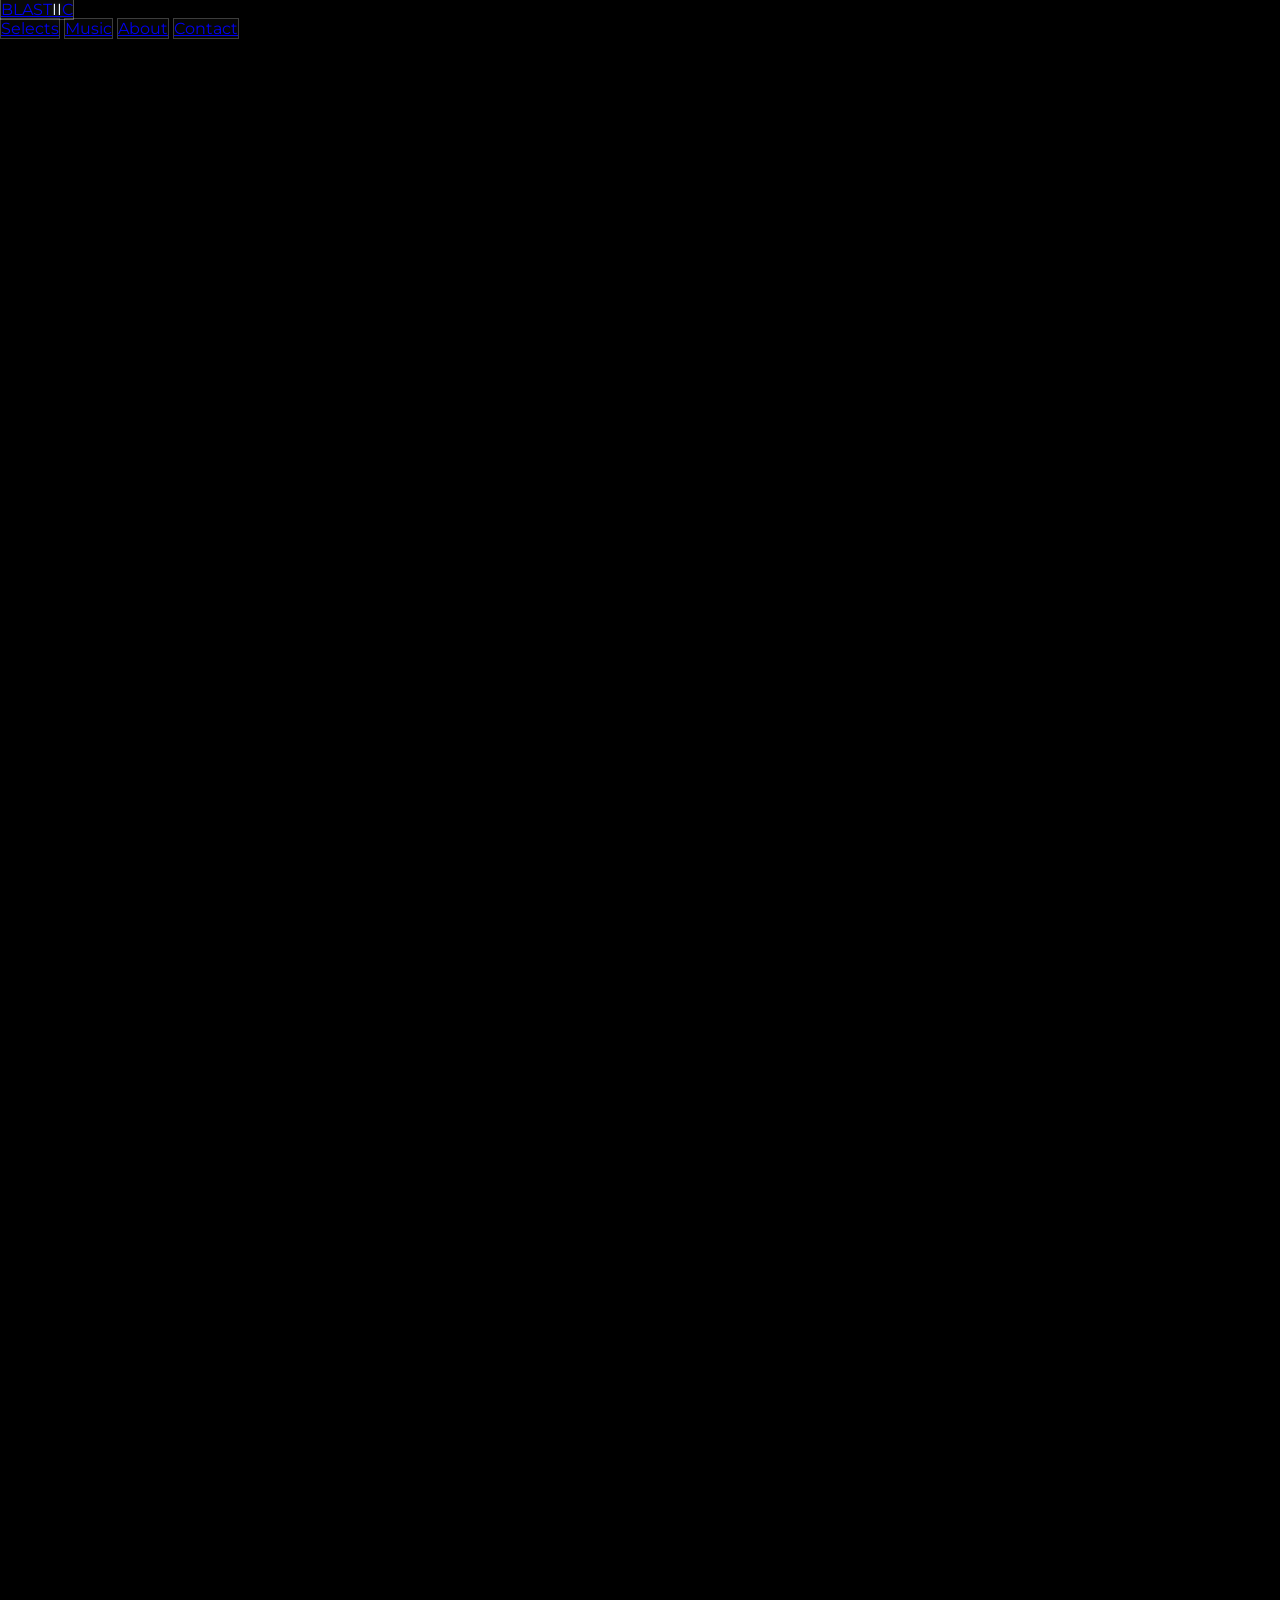
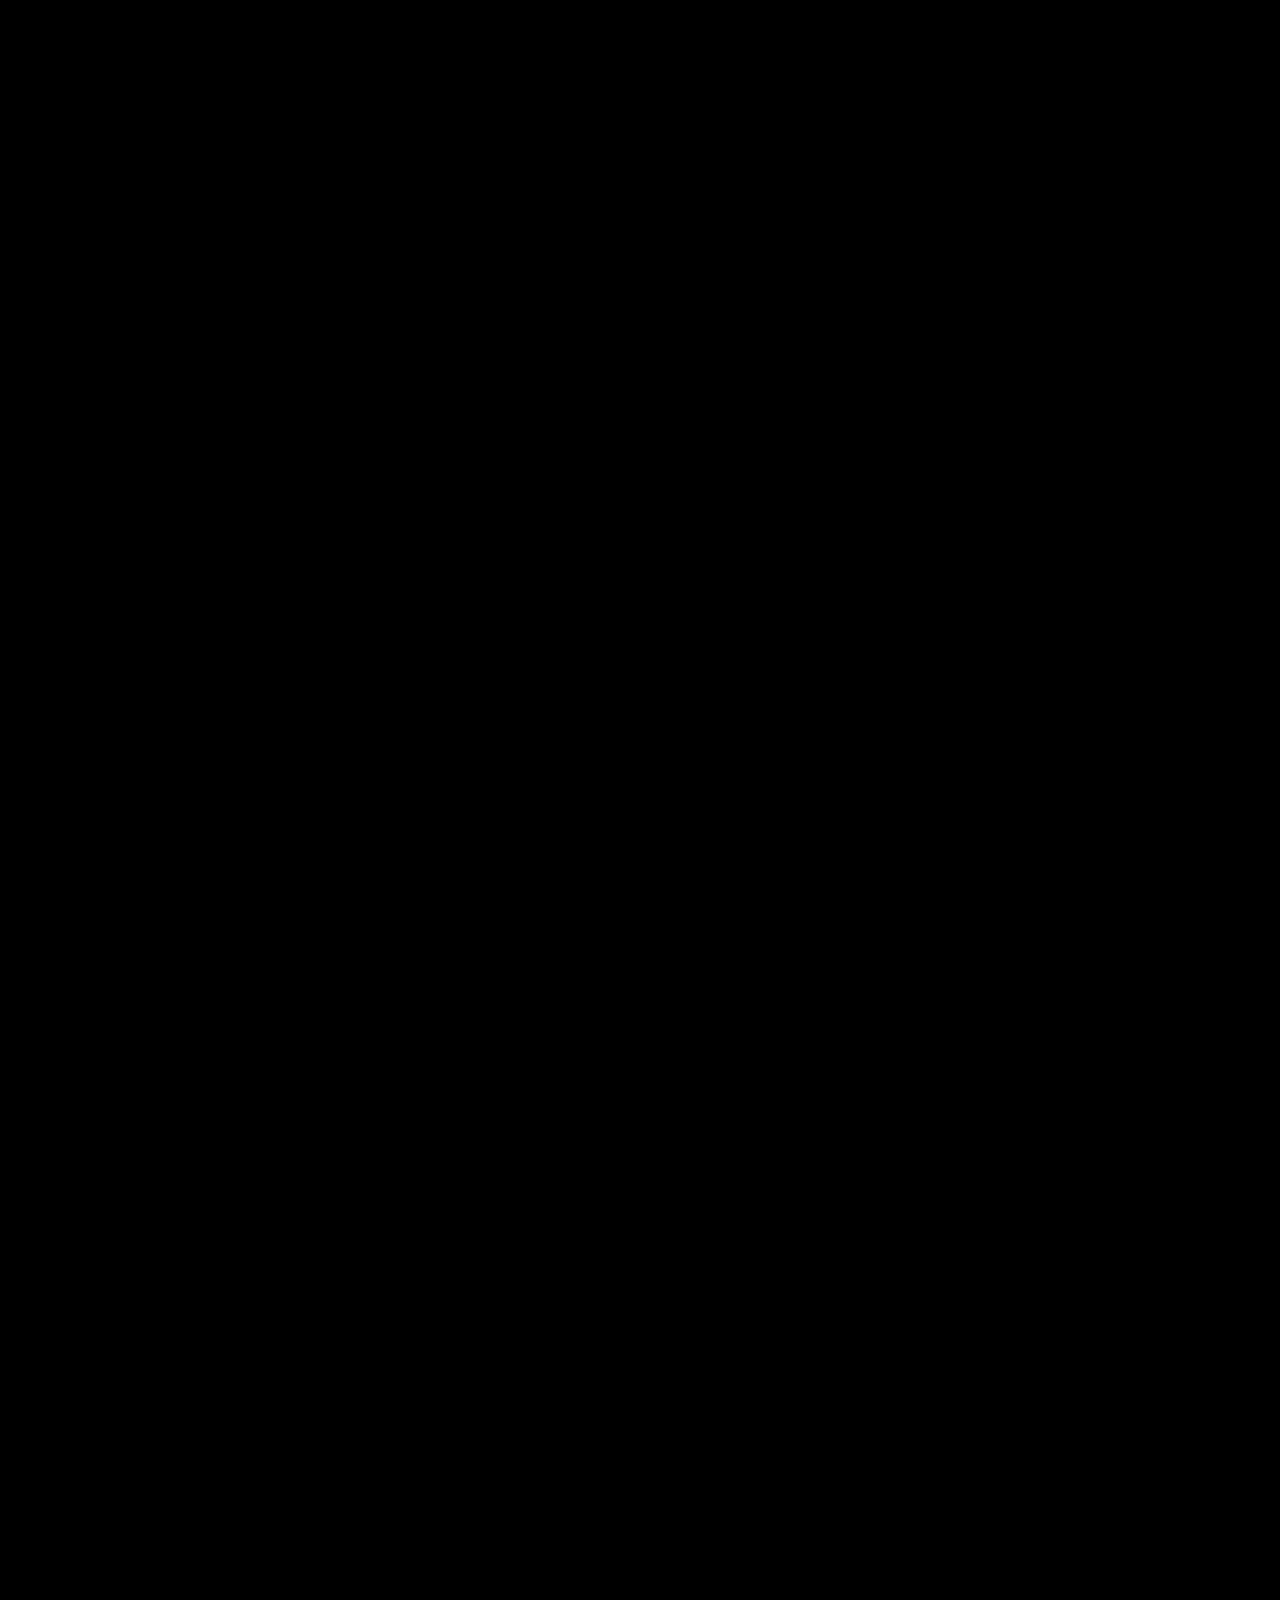
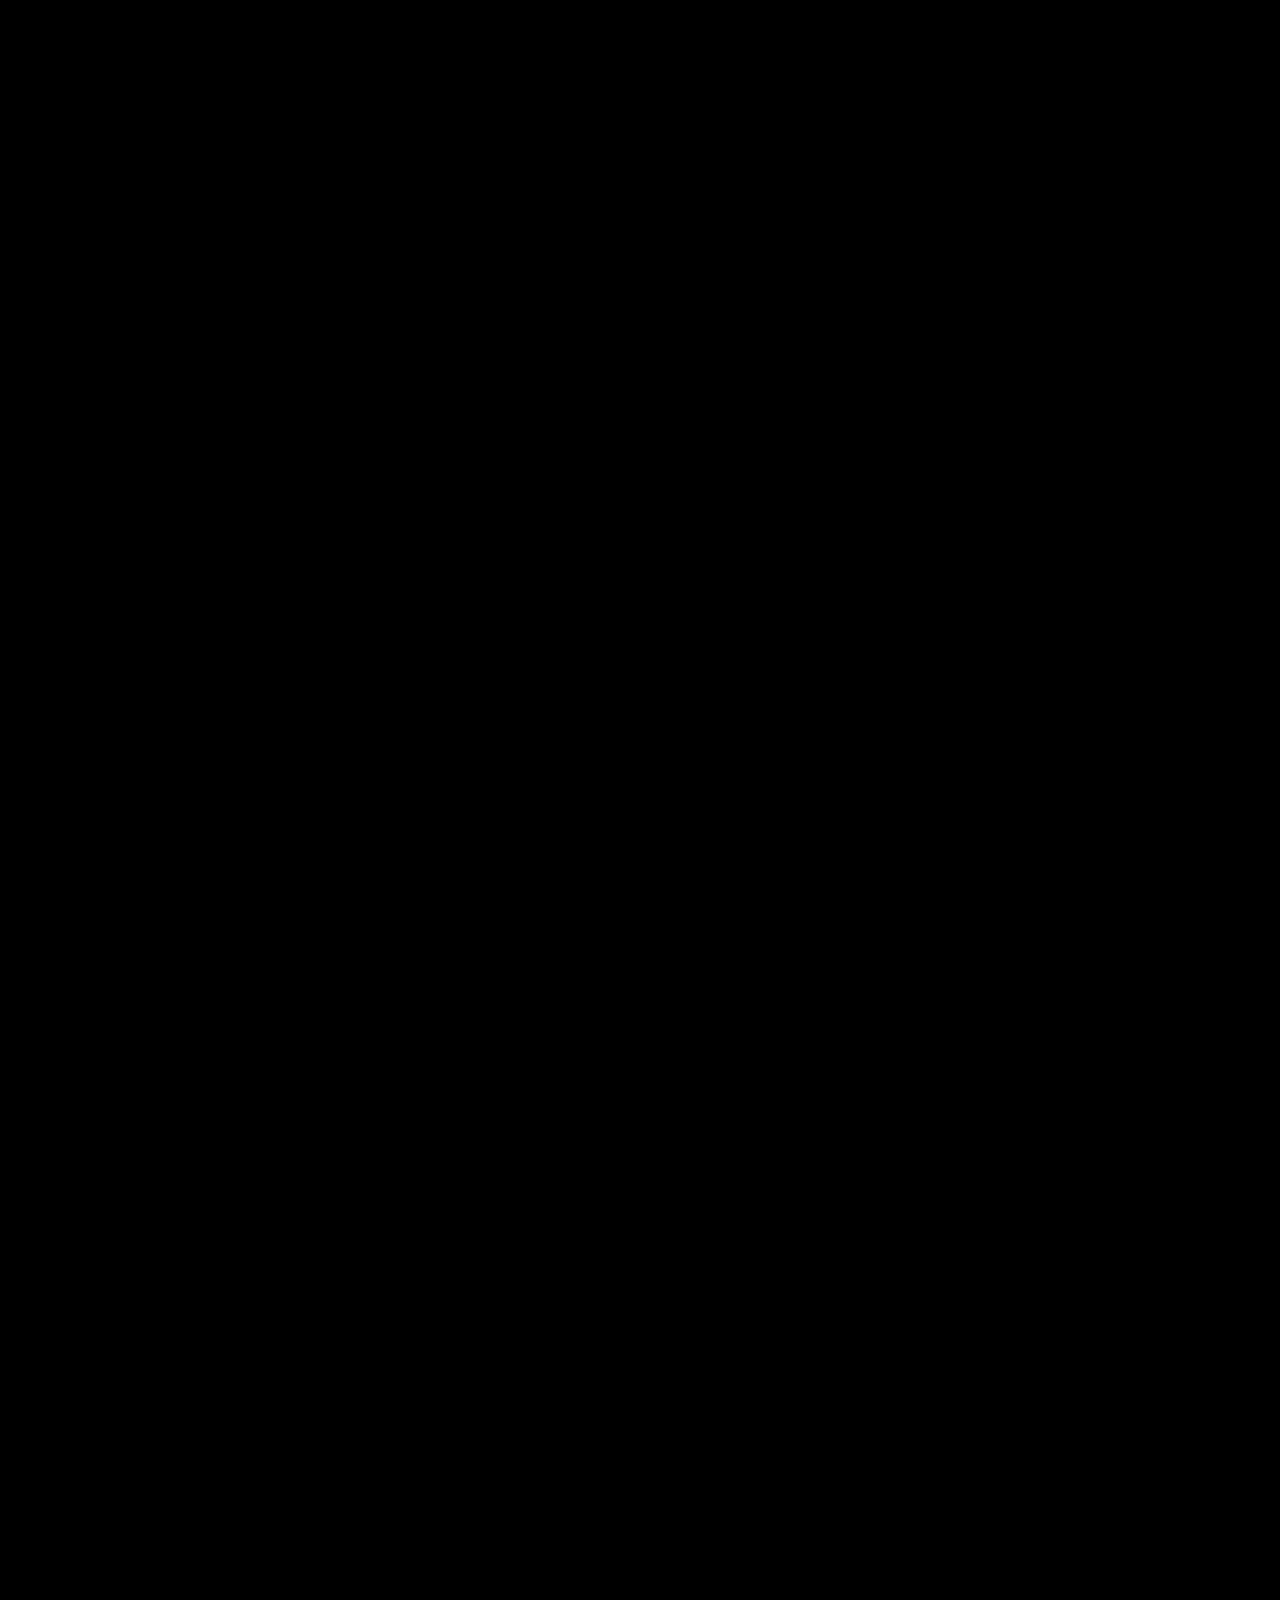
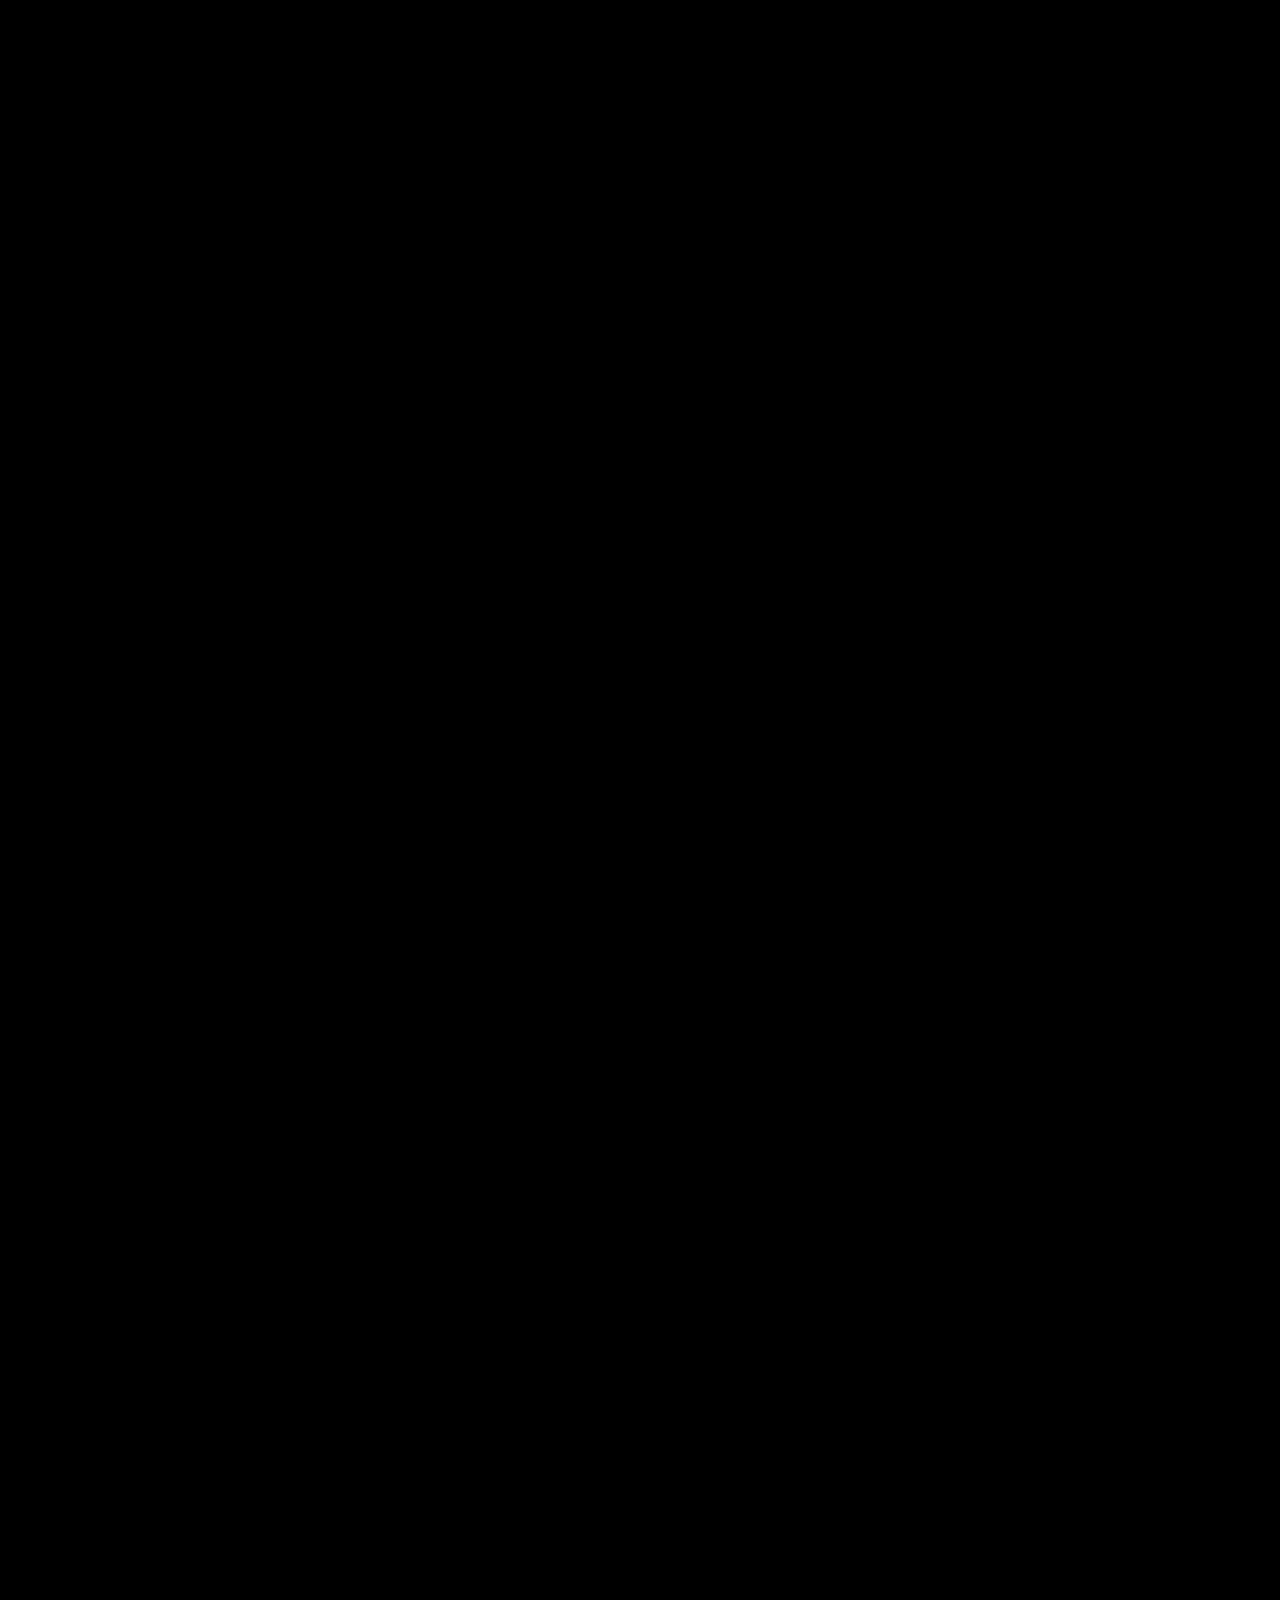
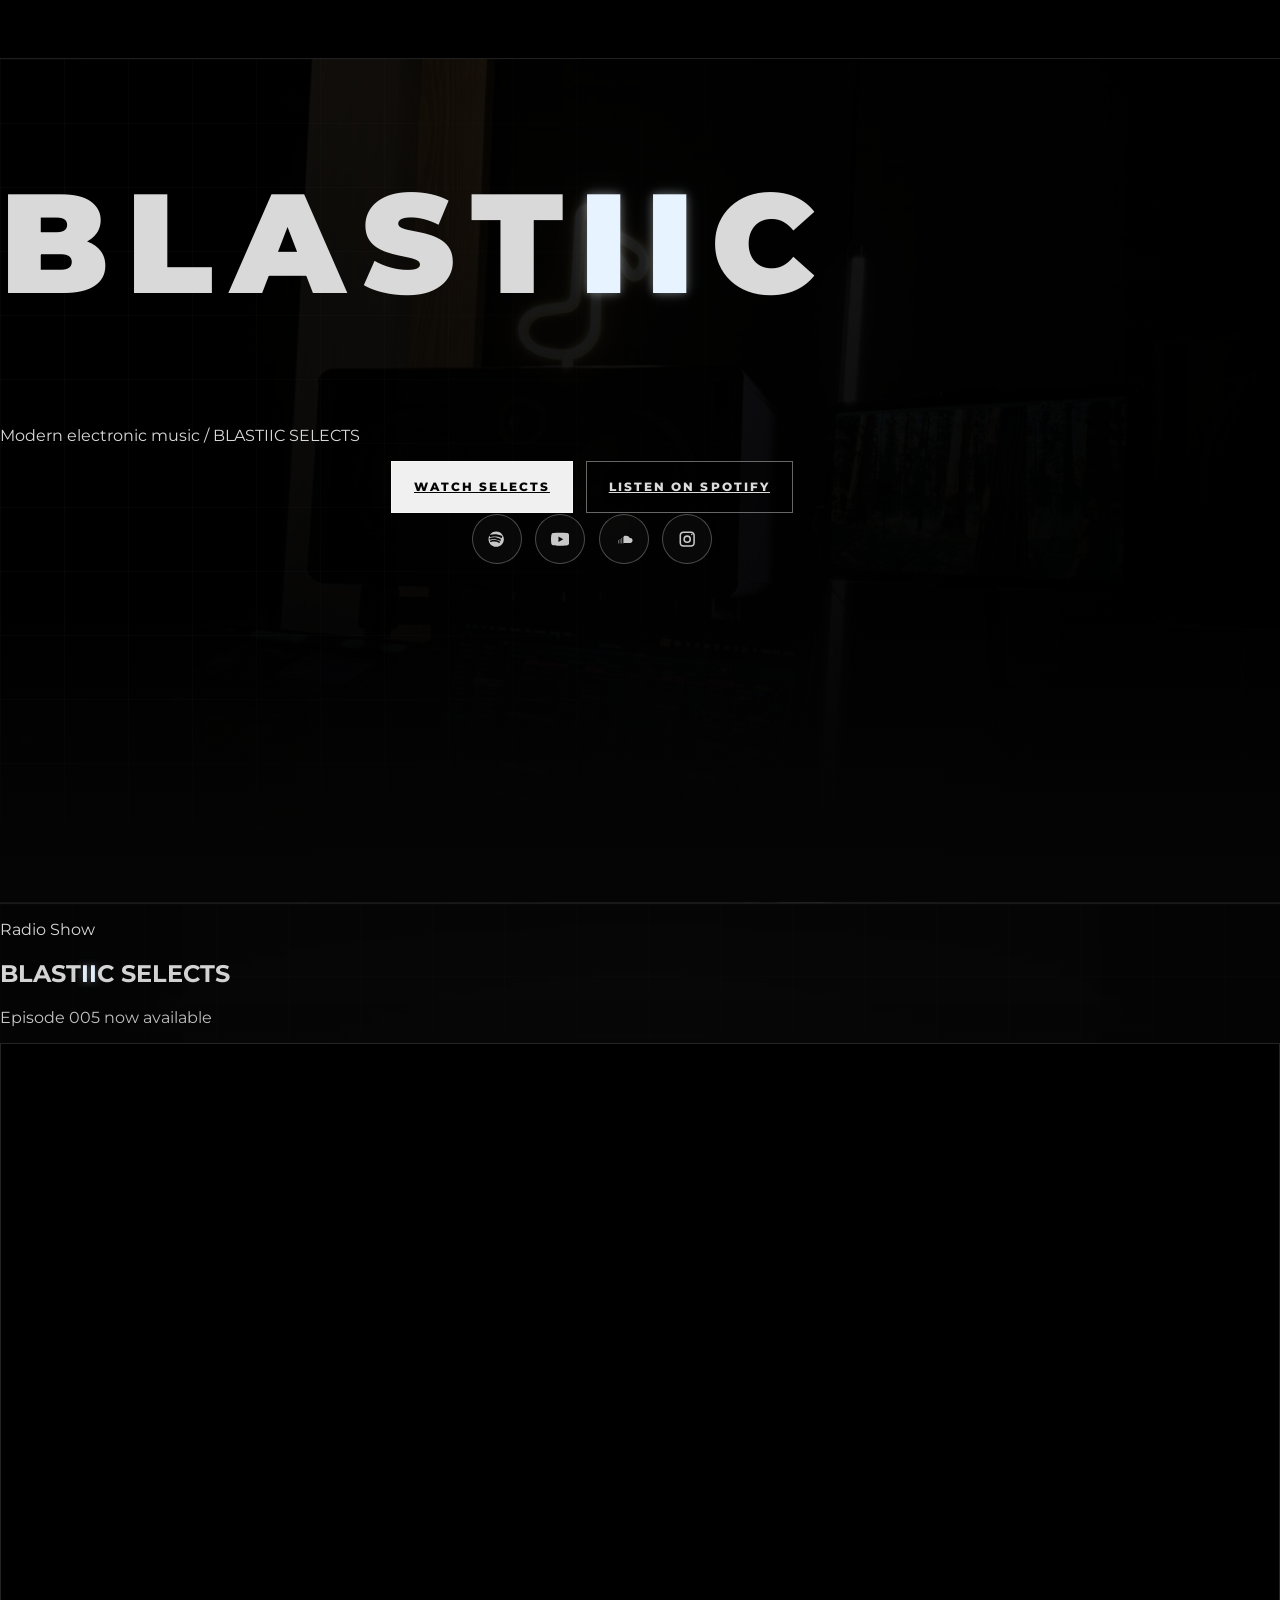
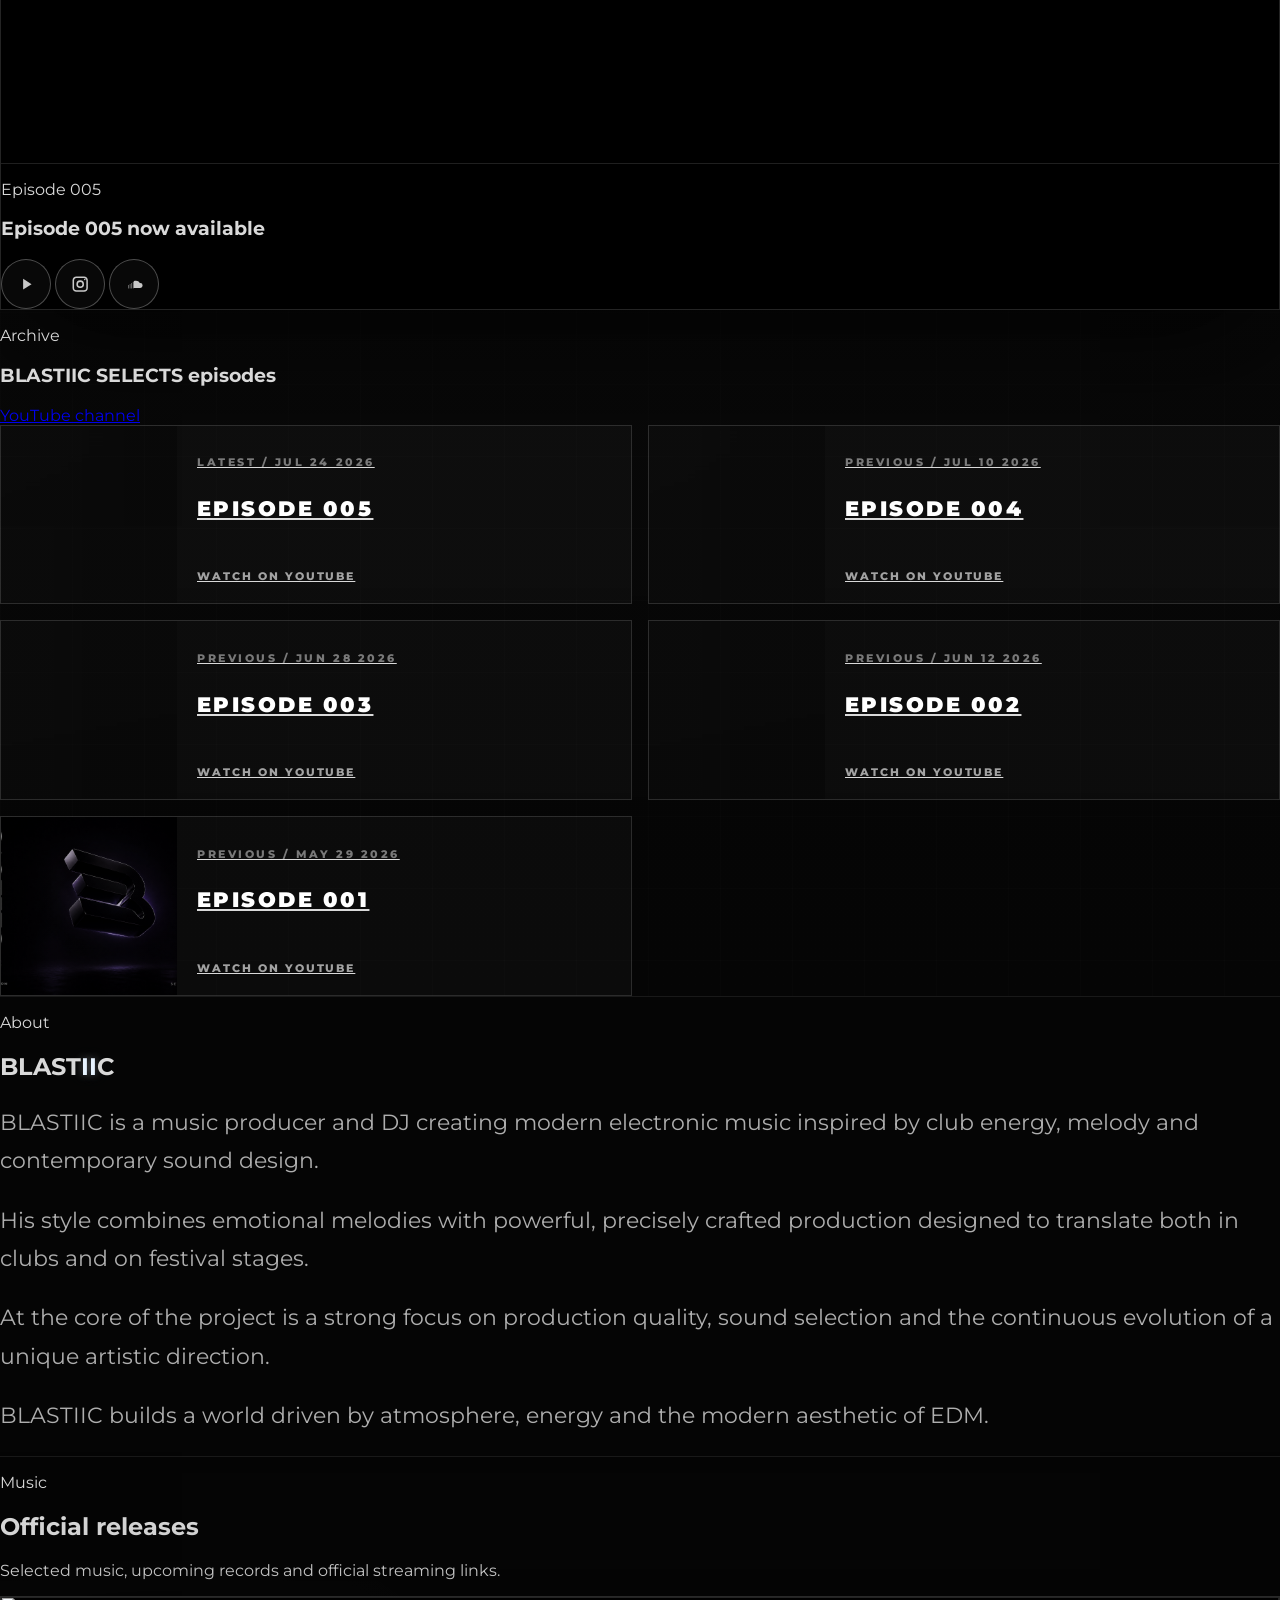
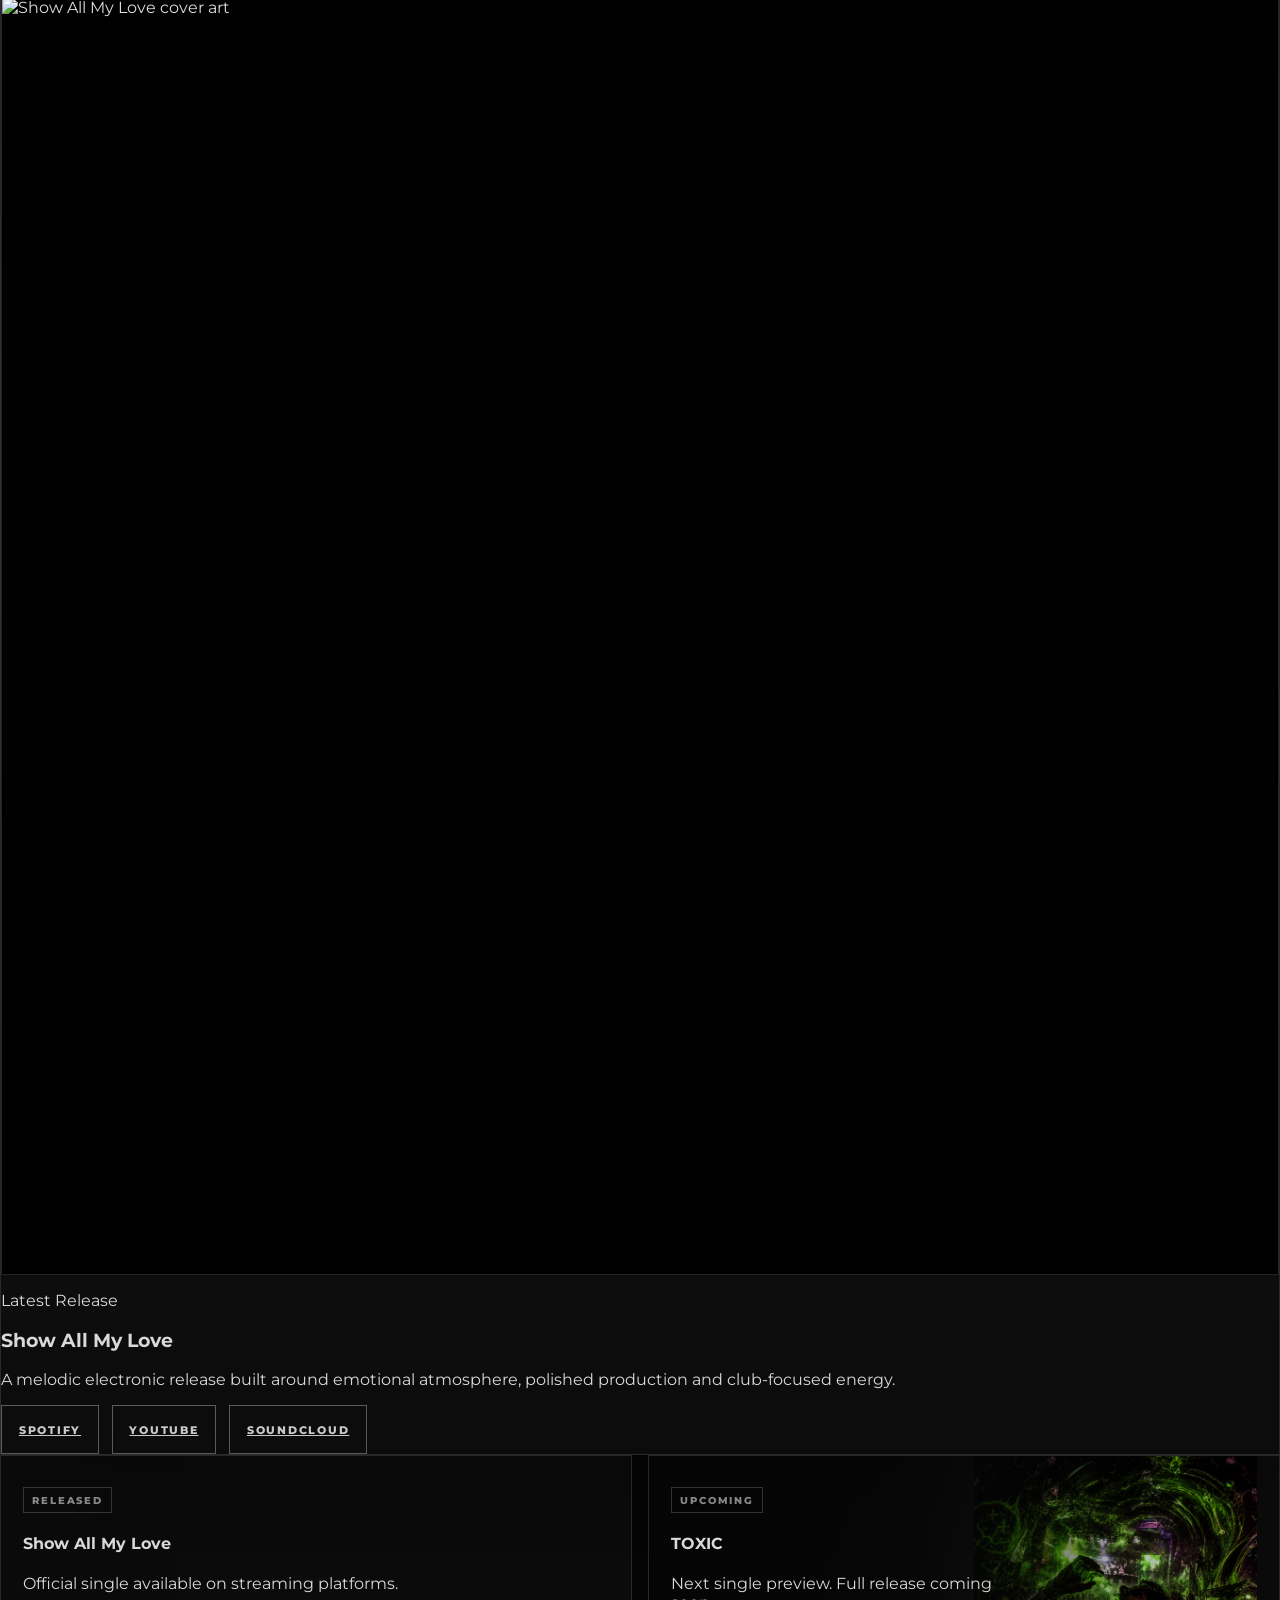
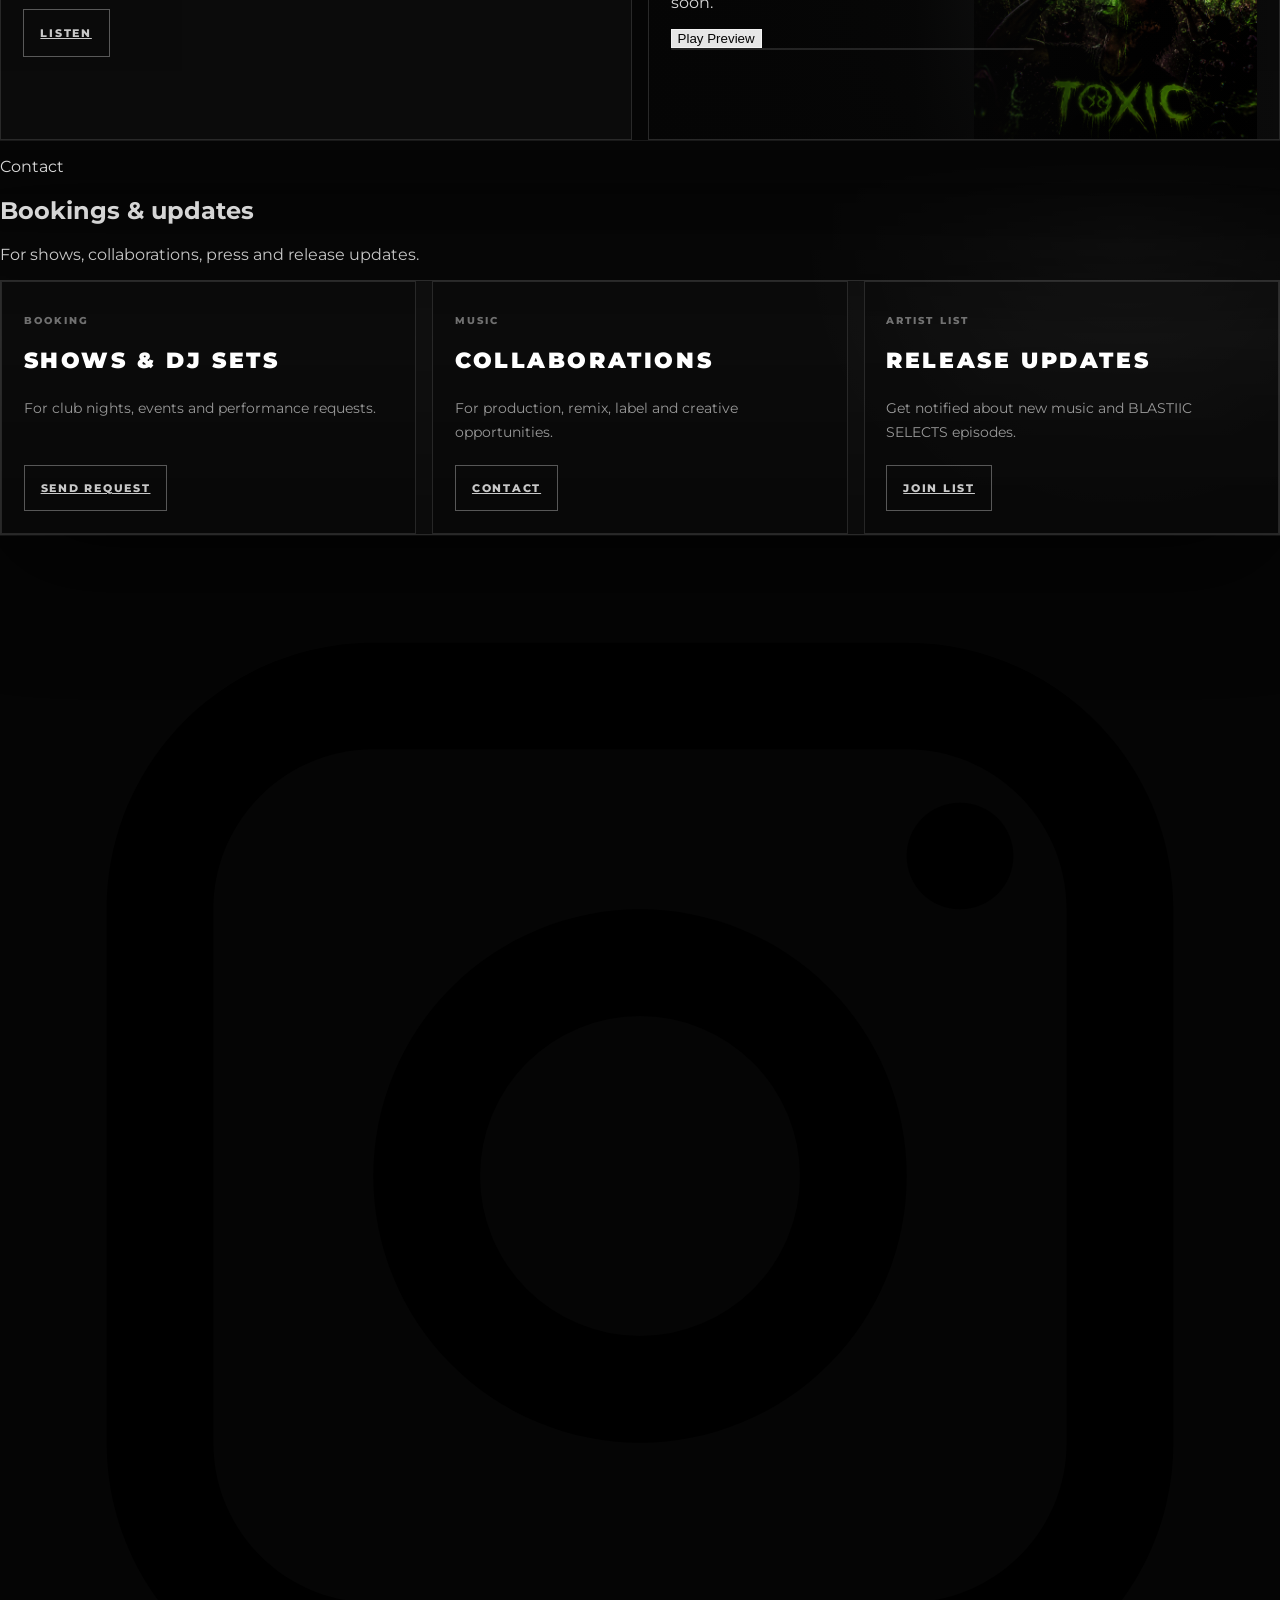
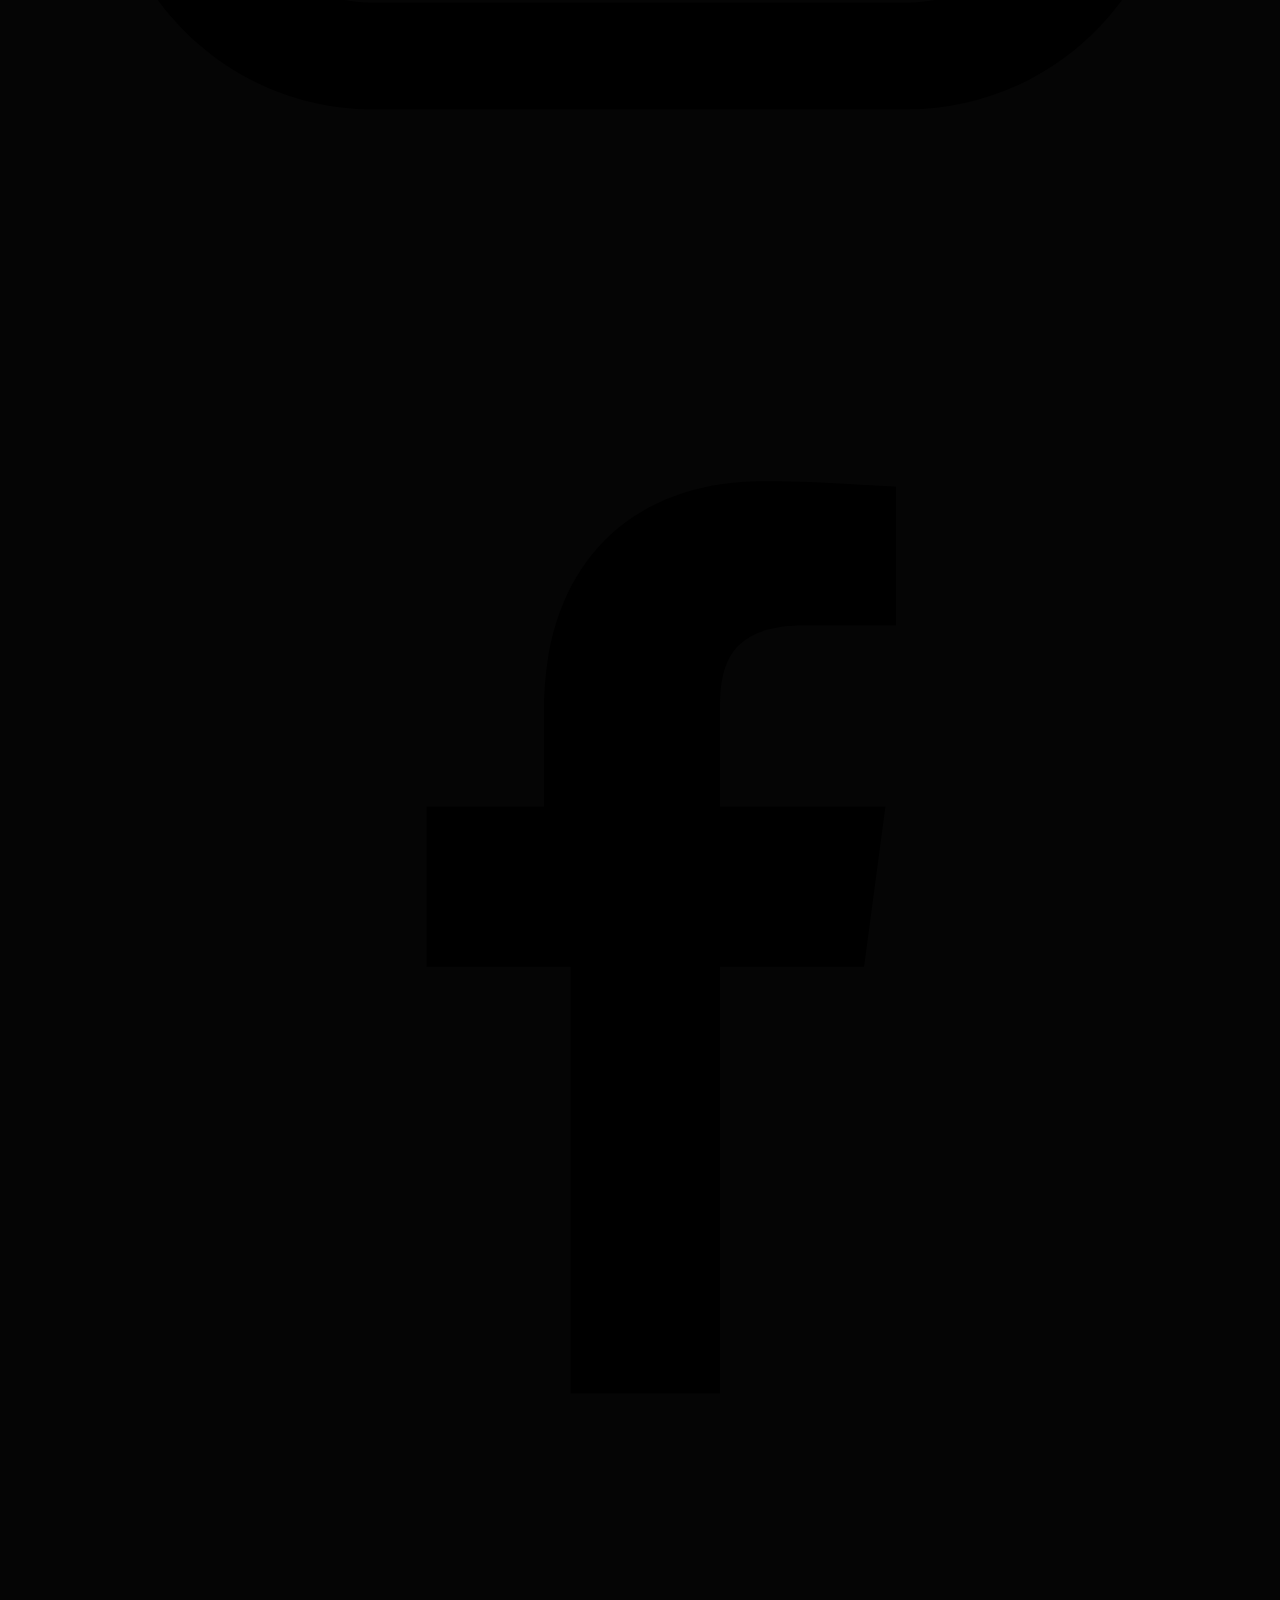
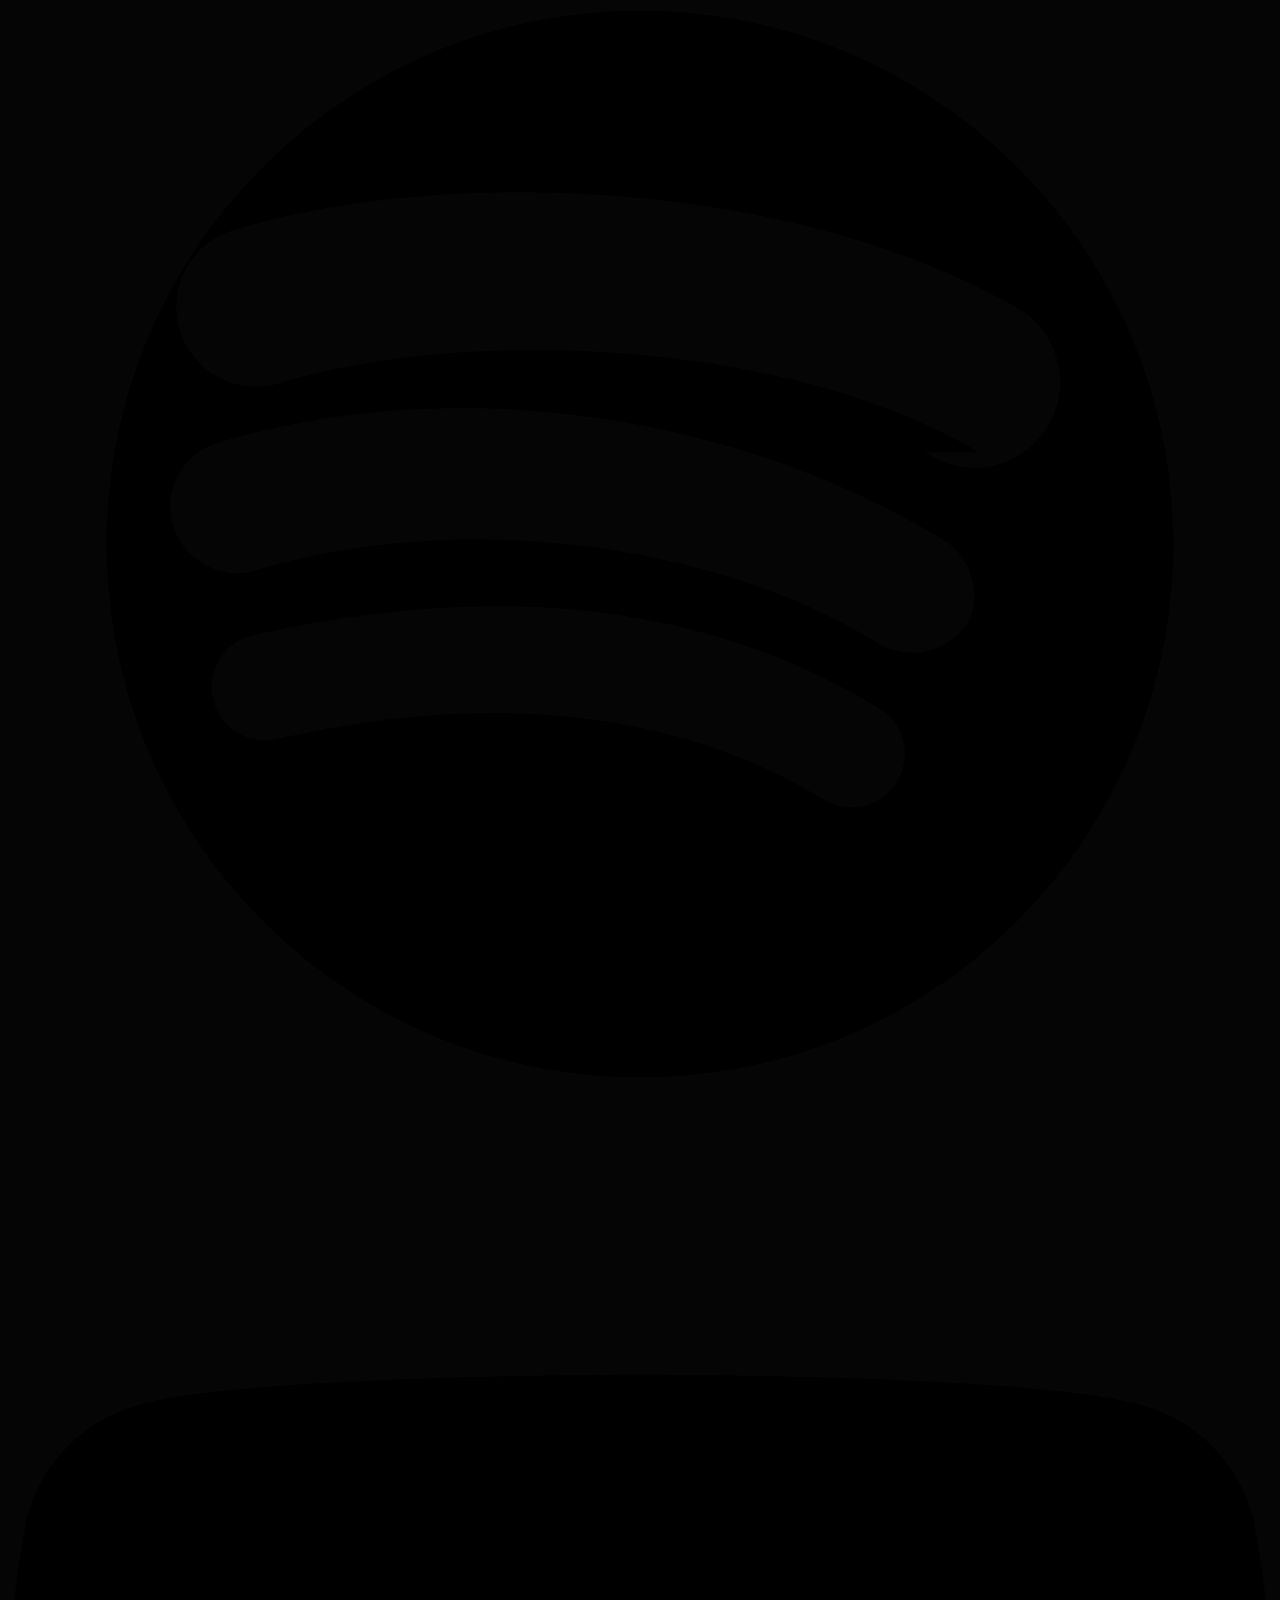
==== index.html @ 3316168b "Add TOXIC cover artwork" ====
<!DOCTYPE html>
<html lang="en">
<head>
  <meta charset="UTF-8" />
  <meta name="viewport" content="width=device-width, initial-scale=1.0" />
  <meta name="google-site-verification" content="azurRNzdH_pyUR1ZmPRe3gMpEZHiukmWs0qeSBLlouM" />
  <title>BLASTIIC | Official Website, Music Producer &amp; DJ</title>
  <meta name="description" content="Official website of BLASTIIC, a music producer and DJ creating modern electronic music, EDM, club tracks and the BLASTIIC SELECTS radio show." />
  <meta name="keywords" content="BLASTIIC, Blastiic, blastiic official, BLASTIIC music, BLASTIIC producer, BLASTIIC DJ, BLASTIIC SELECTS, electronic music, EDM producer" />
  <meta name="author" content="BLASTIIC" />
  <meta name="theme-color" content="#050505" />
  <meta name="robots" content="index, follow, max-image-preview:large" />
  <link rel="canonical" href="https://blastiic.com/" />
  <meta property="og:title" content="BLASTIIC | Official Website, Music Producer &amp; DJ" />
  <meta property="og:description" content="Official website of BLASTIIC, a music producer and DJ creating modern electronic music, EDM, club tracks and the BLASTIIC SELECTS radio show." />
  <meta property="og:type" content="website" />
  <meta property="og:url" content="https://blastiic.com/" />
  <meta property="og:image" content="https://blastiic.com/assets/images/blastiic-selects-001.png" />
  <meta property="og:image:alt" content="BLASTIIC official artist visual" />
  <meta property="og:site_name" content="BLASTIIC" />
  <meta name="twitter:card" content="summary_large_image" />
  <meta name="twitter:title" content="BLASTIIC | Official Website, Music Producer &amp; DJ" />
  <meta name="twitter:description" content="Official website of BLASTIIC, a music producer and DJ creating modern electronic music, EDM, club tracks and the BLASTIIC SELECTS radio show." />
  <meta name="twitter:image" content="https://blastiic.com/assets/images/blastiic-selects-001.png" />

  <script type="application/ld+json">
    {
        "@context": "https://schema.org",
        "@graph": [
            {
                "@type": "WebSite",
                "@id": "https://blastiic.com/#website",
                "name": "BLASTIIC Official Website",
                "url": "https://blastiic.com/",
                "inLanguage": "en",
                "publisher": {
                    "@id": "https://blastiic.com/#artist"
                }
            },
            {
                "@type": "MusicGroup",
                "@id": "https://blastiic.com/#artist",
                "name": "BLASTIIC",
                "alternateName": [
                    "Blastiic",
                    "BLASTIIC SELECTS"
                ],
                "url": "https://blastiic.com/",
                "image": "https://blastiic.com/assets/images/blastiic-selects-001.png",
                "description": "BLASTIIC is a music producer and DJ creating modern electronic music inspired by club energy, melody and contemporary sound design.",
                "genre": [
                    "Electronic Music",
                    "EDM",
                    "House",
                    "Club Music"
                ],
                "sameAs": [
                    "https://open.spotify.com/artist/5k3Az6DJEpYGI6PjUTIHx4",
                    "https://www.instagram.com/blastiic_/",
                    "https://www.facebook.com/profile.php?id=100055075437006",
                    "https://www.youtube.com/channel/UCkW0Qg98-JCEIg1cCUazvpg",
                    "https://soundcloud.com/blastiic"
                ],
                "track": {
                    "@type": "MusicRecording",
                    "name": "Show All My Love",
                    "url": "https://open.spotify.com/track/4KDV7RV1ReFd1Sumz1GZou",
                    "byArtist": {
                        "@id": "https://blastiic.com/#artist"
                    }
                },
                "subjectOf": {
                    "@type": "VideoObject",
                    "name": "BLASTIIC SELECTS Episode 005",
                    "description": "BLASTIIC SELECTS Episode 005 radio show by BLASTIIC.",
                    "thumbnailUrl": "https://i.ytimg.com/vi/WQvhZC213w0/hqdefault.jpg",
                    "embedUrl": "https://www.youtube.com/embed/WQvhZC213w0",
                    "url": "https://youtu.be/WQvhZC213w0",
                    "uploadDate": "2026-07-24T10:00:06+02:00"
                },
                "email": "mailto:dj.blastiic@gmail.com",
                "contactPoint": {
                    "@type": "ContactPoint",
                    "email": "dj.blastiic@gmail.com",
                    "contactType": "booking and collaborations",
                    "availableLanguage": [
                        "en",
                        "pl"
                    ]
                }
            }
        ]
    }
  </script>

  <script src="https://cdn.tailwindcss.com"></script>
  <script>
    tailwind.config = {
      theme: {
        extend: {
          colors: {
            noir: "#050505",
            frost: "#e7f3ff",
            mist: "#d9d9d9"
          },
          letterSpacing: {
            blast: "0.5em"
          },
          boxShadow: {
            haze: "0 25px 60px rgba(0, 0, 0, 0.55)"
          }
        }
      }
    };
  </script>

  <link rel="preconnect" href="https://fonts.googleapis.com" />
  <link rel="preconnect" href="https://fonts.gstatic.com" crossorigin />
  <link href="https://fonts.googleapis.com/css2?family=Montserrat:wght@400;600;700;900&display=swap" rel="stylesheet" />

  <link href="https://unpkg.com/aos@2.3.1/dist/aos.css" rel="stylesheet" />

  <style>
    :root {
      --bg: #050505;
      --text: #d9d9d9;
      --glow: #e7f3ff;
    }

    html,
    body {
      margin: 0;
      min-height: 100%;
      background: var(--bg);
      color: var(--text);
      font-family: "Montserrat", sans-serif;
      scroll-behavior: smooth;
    }

    body::before {
      content: "";
      position: fixed;
      inset: 0;
      z-index: 0;
      pointer-events: none;
      background:
        linear-gradient(90deg, rgba(0, 0, 0, 0.96), rgba(0, 0, 0, 0.7) 52%, rgba(0, 0, 0, 0.96)),
        radial-gradient(circle at center, rgba(5, 5, 5, 0) 34%, rgba(0, 0, 0, 0.9) 100%);
    }

    .site-layer {
      position: relative;
      z-index: 1;
    }

    .ii-pulse {
      color: var(--glow);
      animation: pulseGlow 2.8s ease-in-out infinite;
      text-shadow: 0 0 8px rgba(231, 243, 255, 0.35), 0 0 18px rgba(231, 243, 255, 0.18);
    }

    @keyframes pulseGlow {
      0%,
      100% {
        opacity: 0.7;
        text-shadow: 0 0 7px rgba(231, 243, 255, 0.32), 0 0 14px rgba(231, 243, 255, 0.16);
      }
      50% {
        opacity: 1;
        text-shadow: 0 0 15px rgba(231, 243, 255, 0.75), 0 0 30px rgba(231, 243, 255, 0.35);
      }
    }

    .ghost-btn {
      border: 1px solid rgba(255, 255, 255, 0.65);
      background: transparent;
      color: #f1f1f1;
      transition: background-color 240ms ease, color 240ms ease, border-color 240ms ease, box-shadow 240ms ease;
    }

    .ghost-btn:hover {
      background: rgba(255, 255, 255, 0.92);
      color: #050505;
      border-color: rgba(255, 255, 255, 0.95);
      box-shadow: 0 0 24px rgba(255, 255, 255, 0.14);
    }

    .topbar {
      border-bottom: 1px solid rgba(255, 255, 255, 0.12);
      background: rgba(0, 0, 0, 0.9);
    }

    .brand-chip {
      border: 1px solid rgba(255, 255, 255, 0.28);
      background: rgba(255, 255, 255, 0.035);
    }

    .menu-chip {
      border: 1px solid rgba(255, 255, 255, 0.22);
      background: rgba(255, 255, 255, 0.025);
    }

    .menu-chip:hover {
      background: rgba(255, 255, 255, 0.12);
    }

    .icon-link:hover {
      color: #ffffff;
    }

    .logo-main {
      letter-spacing: 0.12em;
      font-weight: 900;
      line-height: 0.95;
      font-size: clamp(3.25rem, 11vw, 11.5rem);
    }

    .hero-shell {
      position: relative;
      min-height: calc(100vh - 57px);
      overflow: hidden;
      border-bottom: 1px solid rgba(255, 255, 255, 0.08);
      background:
        linear-gradient(90deg, rgba(0, 0, 0, 0.98) 0%, rgba(0, 0, 0, 0.82) 48%, rgba(0, 0, 0, 0.98) 100%),
        linear-gradient(180deg, rgba(0, 0, 0, 0.2), #050505 96%),
        url("assets/images/hero-studio.jpg") center / cover no-repeat;
    }

    .hero-shell::before {
      content: "";
      position: absolute;
      inset: 0;
      background:
        linear-gradient(rgba(255, 255, 255, 0.025) 1px, transparent 1px),
        linear-gradient(90deg, rgba(255, 255, 255, 0.022) 1px, transparent 1px);
      background-size: 64px 64px;
      mask-image: linear-gradient(90deg, black, transparent 78%);
      pointer-events: none;
    }

    .hero-shell::after {
      content: "";
      position: absolute;
      inset: auto 0 0;
      height: 34%;
      background: linear-gradient(180deg, transparent, #050505 92%);
      pointer-events: none;
    }

    .hero-kicker {
      display: inline-flex;
      width: fit-content;
      align-items: center;
      gap: 0.75rem;
      border: 1px solid rgba(255, 255, 255, 0.26);
      background: rgba(255, 255, 255, 0.035);
      color: rgba(255, 255, 255, 0.72);
    }

    .hero-kicker::before {
      content: "";
      width: 0.48rem;
      height: 0.48rem;
      border-radius: 999px;
      background: #ffffff;
      box-shadow: 0 0 12px rgba(255, 255, 255, 0.75);
    }

    .hero-copy {
      max-width: 74rem;
      text-wrap: balance;
    }

    .hero-actions {
      display: flex;
      flex-wrap: wrap;
      align-items: center;
      justify-content: center;
      gap: 0.85rem;
    }

    .hero-action {
      display: inline-flex;
      min-height: 3.15rem;
      align-items: center;
      justify-content: center;
      border: 1px solid rgba(255, 255, 255, 0.4);
      padding: 0 1.35rem;
      background: rgba(0, 0, 0, 0.42);
      color: rgba(255, 255, 255, 0.86);
      font-size: 0.72rem;
      font-weight: 800;
      letter-spacing: 0.18em;
      text-transform: uppercase;
      transition: transform 220ms ease, border-color 220ms ease, background-color 220ms ease, color 220ms ease;
    }

    .hero-action:hover {
      transform: translateY(-2px);
      border-color: rgba(255, 255, 255, 0.82);
      background: rgba(255, 255, 255, 0.08);
      color: #ffffff;
    }

    .hero-action-primary {
      background: rgba(255, 255, 255, 0.94);
      color: #050505;
    }

    .hero-action-primary:hover {
      background: #ffffff;
      color: #050505;
    }

    .hero-socials {
      display: flex;
      flex-wrap: wrap;
      align-items: center;
      justify-content: center;
      gap: 0.85rem;
    }

    .hero-visual {
      position: relative;
      isolation: isolate;
      aspect-ratio: 1 / 1.12;
      min-height: 390px;
      overflow: hidden;
      border: 1px solid rgba(255, 255, 255, 0.14);
      background:
        linear-gradient(180deg, rgba(0, 0, 0, 0.08), rgba(0, 0, 0, 0.66)),
        url("assets/images/blastiic-selects-001.png") center / cover no-repeat;
      box-shadow: 0 30px 110px rgba(0, 0, 0, 0.78), 0 0 52px rgba(255, 255, 255, 0.06);
    }

    .hero-visual::before {
      content: "";
      position: absolute;
      inset: 0;
      z-index: -1;
      background: rgba(5, 5, 5, 0.16);
      backdrop-filter: blur(1px);
    }

    .hero-visual::after {
      content: "";
      position: absolute;
      inset: 0;
      background:
        linear-gradient(180deg, transparent, rgba(5, 5, 5, 0.82)),
        linear-gradient(90deg, rgba(255, 255, 255, 0.08), transparent 44%);
      pointer-events: none;
    }

    .hero-metric {
      border-top: 1px solid rgba(255, 255, 255, 0.12);
      color: rgba(255, 255, 255, 0.72);
    }

    .platform-icon {
      display: inline-flex;
      width: 3rem;
      height: 3rem;
      align-items: center;
      justify-content: center;
      border: 1px solid rgba(255, 255, 255, 0.28);
      border-radius: 999px;
      background: rgba(255, 255, 255, 0.03);
      color: rgba(255, 255, 255, 0.78);
      transition: transform 220ms ease, border-color 220ms ease, background-color 220ms ease, color 220ms ease;
    }

    .platform-icon:hover {
      transform: translateY(-2px);
      border-color: rgba(255, 255, 255, 0.72);
      background: rgba(255, 255, 255, 0.1);
      color: #ffffff;
    }

    .platform-icon svg {
      width: 1.15rem;
      height: 1.15rem;
      fill: currentColor;
    }

    .radio-section {
      position: relative;
      overflow: hidden;
      border-top: 1px solid rgba(255, 255, 255, 0.08);
      border-bottom: 1px solid rgba(255, 255, 255, 0.08);
      background:
        linear-gradient(180deg, #050505, rgba(255, 255, 255, 0.025) 42%, #050505),
        radial-gradient(circle at 50% 0%, rgba(255, 255, 255, 0.07), transparent 34%);
    }

    .radio-section::before {
      content: "";
      position: absolute;
      inset: 0;
      background:
        linear-gradient(rgba(255, 255, 255, 0.022) 1px, transparent 1px),
        linear-gradient(90deg, rgba(255, 255, 255, 0.018) 1px, transparent 1px);
      background-size: 72px 72px;
      opacity: 0.5;
      pointer-events: none;
    }

    .radio-frame {
      position: relative;
      overflow: hidden;
      border: 1px solid rgba(255, 255, 255, 0.14);
      background: #000000;
      box-shadow: 0 36px 120px rgba(0, 0, 0, 0.72);
    }

    .radio-frame img,
    .radio-frame iframe {
      display: block;
      width: 100%;
      aspect-ratio: 16 / 9;
      background: #000000;
    }

    .radio-frame img {
      object-fit: cover;
    }

    .radio-frame iframe {
      height: auto;
      border: 0;
    }

    .radio-poster {
      position: relative;
    }

    .radio-meta {
      border-top: 1px solid rgba(255, 255, 255, 0.12);
      background: rgba(0, 0, 0, 0.72);
    }

    .episode-grid {
      display: grid;
      gap: 1rem;
    }

    @media (min-width: 768px) {
      .episode-grid {
        grid-template-columns: repeat(2, minmax(0, 1fr));
      }
    }

    .episode-card {
      display: grid;
      grid-template-columns: minmax(7.5rem, 11rem) 1fr;
      min-height: 8.6rem;
      overflow: hidden;
      border: 1px solid rgba(255, 255, 255, 0.13);
      background: rgba(255, 255, 255, 0.025);
      color: inherit;
      transition: transform 220ms ease, border-color 220ms ease, background-color 220ms ease;
    }

    .episode-card:hover {
      transform: translateY(-2px);
      border-color: rgba(255, 255, 255, 0.42);
      background: rgba(255, 255, 255, 0.055);
    }

    .episode-thumb {
      min-height: 100%;
      background-position: center;
      background-size: cover;
      filter: grayscale(0.22);
    }

    .episode-content {
      display: flex;
      min-width: 0;
      flex-direction: column;
      justify-content: space-between;
      gap: 1.25rem;
      padding: 1.25rem;
    }

    .episode-tag {
      color: rgba(255, 255, 255, 0.45);
      font-size: 0.66rem;
      font-weight: 800;
      letter-spacing: 0.24em;
      text-transform: uppercase;
    }

    .episode-title {
      color: #ffffff;
      font-size: clamp(1rem, 1.8vw, 1.3rem);
      font-weight: 900;
      letter-spacing: 0.12em;
      line-height: 1.2;
      text-transform: uppercase;
    }

    .episode-link-label {
      color: rgba(255, 255, 255, 0.62);
      font-size: 0.68rem;
      font-weight: 800;
      letter-spacing: 0.18em;
      text-transform: uppercase;
    }

    @media (max-width: 520px) {
      .episode-card {
        grid-template-columns: 1fr;
      }

      .episode-thumb {
        aspect-ratio: 16 / 9;
      }
    }

    .about-section {
      border-bottom: 1px solid rgba(255, 255, 255, 0.08);
      background: #050505;
    }

    .about-copy {
      color: rgba(255, 255, 255, 0.68);
      font-size: clamp(1.05rem, 1.7vw, 1.45rem);
      line-height: 1.75;
    }

    .pill-btn {
      border-radius: 9999px;
      background: #ededed;
      color: #070707;
      transition: transform 220ms ease, box-shadow 220ms ease, background-color 220ms ease;
    }

    .pill-btn:hover {
      transform: translateY(-2px);
      background: #ffffff;
      box-shadow: 0 0 22px rgba(255, 255, 255, 0.25);
    }

    .music-section {
      border-bottom: 1px solid rgba(255, 255, 255, 0.08);
      background:
        linear-gradient(180deg, #050505, rgba(255, 255, 255, 0.018) 46%, #050505),
        radial-gradient(circle at 12% 24%, rgba(255, 255, 255, 0.055), transparent 30%);
    }

    .music-feature {
      border: 1px solid rgba(255, 255, 255, 0.12);
      background: rgba(255, 255, 255, 0.025);
      box-shadow: 0 36px 120px rgba(0, 0, 0, 0.64);
    }

    .music-cover {
      border: 1px solid rgba(255, 255, 255, 0.14);
      background: #000000;
    }

    .music-cover img {
      display: block;
      width: 100%;
      aspect-ratio: 1 / 1;
      object-fit: cover;
      filter: grayscale(0.08) contrast(1.04);
    }

    .music-actions {
      display: flex;
      flex-wrap: wrap;
      gap: 0.8rem;
    }

    .music-link {
      display: inline-flex;
      min-height: 2.9rem;
      align-items: center;
      justify-content: center;
      border: 1px solid rgba(255, 255, 255, 0.32);
      padding: 0 1.05rem;
      color: rgba(255, 255, 255, 0.78);
      font-size: 0.68rem;
      font-weight: 800;
      letter-spacing: 0.16em;
      text-transform: uppercase;
      transition: transform 220ms ease, border-color 220ms ease, background-color 220ms ease, color 220ms ease;
    }

    .music-link:hover {
      transform: translateY(-2px);
      border-color: rgba(255, 255, 255, 0.78);
      background: rgba(255, 255, 255, 0.08);
      color: #ffffff;
    }

    .music-list {
      display: grid;
      gap: 1rem;
    }

    @media (min-width: 768px) {
      .music-list {
        grid-template-columns: repeat(2, minmax(0, 1fr));
      }
    }

    .music-item {
      min-height: 15rem;
      border: 1px solid rgba(255, 255, 255, 0.12);
      background: rgba(255, 255, 255, 0.022);
      padding: 1.35rem;
      transition: transform 220ms ease, border-color 220ms ease, background-color 220ms ease;
    }

    .music-item:hover {
      transform: translateY(-2px);
      border-color: rgba(255, 255, 255, 0.36);
      background: rgba(255, 255, 255, 0.045);
    }

    .music-status {
      width: fit-content;
      border: 1px solid rgba(255, 255, 255, 0.18);
      padding: 0.35rem 0.55rem;
      color: rgba(255, 255, 255, 0.52);
      font-size: 0.62rem;
      font-weight: 800;
      letter-spacing: 0.18em;
      text-transform: uppercase;
    }

    .contact-section {
      border-bottom: 1px solid rgba(255, 255, 255, 0.08);
      background:
        linear-gradient(180deg, #050505, rgba(255, 255, 255, 0.02) 48%, #050505),
        radial-gradient(circle at 88% 20%, rgba(255, 255, 255, 0.06), transparent 28%);
    }

    .contact-panel {
      border: 1px solid rgba(255, 255, 255, 0.12);
      background: rgba(255, 255, 255, 0.025);
      box-shadow: 0 34px 110px rgba(0, 0, 0, 0.62);
    }

    .contact-grid {
      display: grid;
      gap: 1rem;
    }

    @media (min-width: 768px) {
      .contact-grid {
        grid-template-columns: repeat(3, minmax(0, 1fr));
      }
    }

    .contact-card {
      display: flex;
      min-height: 13rem;
      flex-direction: column;
      justify-content: space-between;
      border: 1px solid rgba(255, 255, 255, 0.12);
      background: rgba(0, 0, 0, 0.28);
      padding: 1.35rem;
      transition: transform 220ms ease, border-color 220ms ease, background-color 220ms ease;
    }

    .contact-card:hover {
      transform: translateY(-2px);
      border-color: rgba(255, 255, 255, 0.38);
      background: rgba(255, 255, 255, 0.045);
    }

    .contact-kicker {
      color: rgba(255, 255, 255, 0.42);
      font-size: 0.64rem;
      font-weight: 800;
      letter-spacing: 0.2em;
      text-transform: uppercase;
    }

    .contact-title {
      color: #ffffff;
      font-size: 1.35rem;
      font-weight: 900;
      letter-spacing: 0.12em;
      line-height: 1.2;
      text-transform: uppercase;
    }

    .contact-copy {
      color: rgba(255, 255, 255, 0.58);
      font-size: 0.9rem;
      line-height: 1.7;
    }

    .contact-link {
      display: inline-flex;
      width: fit-content;
      min-height: 2.8rem;
      align-items: center;
      justify-content: center;
      border: 1px solid rgba(255, 255, 255, 0.32);
      padding: 0 1rem;
      color: rgba(255, 255, 255, 0.78);
      font-size: 0.68rem;
      font-weight: 800;
      letter-spacing: 0.16em;
      text-transform: uppercase;
      transition: transform 220ms ease, border-color 220ms ease, background-color 220ms ease, color 220ms ease;
    }

    .contact-link:hover {
      transform: translateY(-2px);
      border-color: rgba(255, 255, 255, 0.78);
      background: rgba(255, 255, 255, 0.08);
      color: #ffffff;
    }

    .parallax-soft {
      will-change: transform;
      transform: translate3d(0, 0, 0);
    }

    .deep-entry {
      border-top: 1px solid rgba(255, 255, 255, 0.08);
      border-bottom: 1px solid rgba(255, 255, 255, 0.08);
      background: linear-gradient(180deg, rgba(255, 255, 255, 0.015), rgba(255, 255, 255, 0.005));
    }

    .toxic-player {
      position: relative;
      overflow: hidden;
    }

    .toxic-cover-art {
      position: absolute;
      top: 0;
      right: 0;
      width: 52%;
      height: 100%;
      object-fit: contain;
      object-position: center;
      opacity: 0.94;
      pointer-events: none;
    }

    .toxic-player::after {
      content: "";
      position: absolute;
      inset: 0;
      z-index: 1;
      background: linear-gradient(90deg, rgba(5, 5, 5, 0.98) 0%, rgba(5, 5, 5, 0.93) 42%, rgba(5, 5, 5, 0.18) 78%, rgba(5, 5, 5, 0.04) 100%);
      pointer-events: none;
    }

    .toxic-card-copy {
      position: relative;
      z-index: 2;
      max-width: 62%;
    }

    .toxic-player::before {
      content: "";
      position: absolute;
      inset: -35%;
      background: radial-gradient(circle at center, rgba(231, 243, 255, 0.11), transparent 36%);
      opacity: 0.75;
      pointer-events: none;
    }

    .preview-button {
      border: 1px solid rgba(255, 255, 255, 0.5);
      background: rgba(255, 255, 255, 0.9);
      color: #050505;
      transition: transform 220ms ease, box-shadow 220ms ease, background-color 220ms ease;
    }

    .preview-button:hover {
      transform: translateY(-2px);
      background: #ffffff;
      box-shadow: 0 0 22px rgba(255, 255, 255, 0.16);
    }

    .preview-progress {
      height: 2px;
      overflow: hidden;
      border-radius: 999px;
      background: rgba(255, 255, 255, 0.12);
    }

    .preview-progress span {
      display: block;
      width: 0;
      height: 100%;
      border-radius: inherit;
      background: rgba(255, 255, 255, 0.95);
      box-shadow: 0 0 14px rgba(255, 255, 255, 0.3);
    }

  </style>
</head>
<body class="bg-noir text-mist antialiased">
  <div class="site-layer">
    <header class="topbar px-4 py-3 sm:px-6 md:px-8">
      <div class="mx-auto flex max-w-[1400px] items-center justify-between gap-4">
        <a href="#hero" class="brand-chip inline-flex items-center px-3 py-1 text-sm font-bold uppercase tracking-[0.14em] text-white/80 sm:text-base">
          BLAST<span class="ii-pulse">II</span>C
        </a>

        <div class="flex items-center gap-5 text-white/90">
          <a href="selects.html" class="menu-chip px-1.5 py-0.5 text-[11px] font-bold uppercase tracking-[0.08em] text-white/72 sm:text-xs">Selects</a>
          <a href="#release" class="menu-chip hidden px-1.5 py-0.5 text-[11px] font-bold uppercase tracking-[0.08em] text-white/72 sm:inline-flex sm:text-xs">Music</a>
          <a href="#about" class="menu-chip px-1.5 py-0.5 text-[11px] font-bold uppercase tracking-[0.08em] text-white/72 sm:text-xs">About</a>
          <a href="#contact" class="menu-chip hidden px-1.5 py-0.5 text-[11px] font-bold uppercase tracking-[0.08em] text-white/72 md:inline-flex md:text-xs">Contact</a>
          <a href="https://www.instagram.com/blastiic_/" aria-label="Instagram" class="icon-link hidden transition sm:inline-flex">
            <svg xmlns="http://www.w3.org/2000/svg" viewBox="0 0 24 24" class="h-4 w-4 fill-current"><path d="M7 2C4.239 2 2 4.239 2 7v10c0 2.761 2.239 5 5 5h10c2.761 0 5-2.239 5-5V7c0-2.761-2.239-5-5-5H7zm0 2h10c1.657 0 3 1.343 3 3v10c0 1.657-1.343 3-3 3H7c-1.657 0-3-1.343-3-3V7c0-1.657 1.343-3 3-3zm11 1a1 1 0 100 2 1 1 0 000-2zM12 7a5 5 0 100 10 5 5 0 000-10zm0 2a3 3 0 110 6 3 3 0 010-6z"/></svg>
          </a>
          <a href="https://www.facebook.com/profile.php?id=100055075437006" aria-label="Facebook" class="icon-link hidden transition sm:inline-flex">
            <svg xmlns="http://www.w3.org/2000/svg" viewBox="0 0 24 24" class="h-4 w-4 fill-current"><path d="M13.5 22v-8h2.7l.4-3h-3.1V9.1c0-.9.3-1.5 1.6-1.5h1.7V5c-.3 0-1.3-.1-2.5-.1-2.4 0-4.1 1.5-4.1 4.3V11H8v3h2.7v8h2.8z"/></svg>
          </a>
          <a href="https://www.youtube.com/channel/UCkW0Qg98-JCEIg1cCUazvpg" aria-label="YouTube" class="icon-link hidden transition sm:inline-flex">
            <svg xmlns="http://www.w3.org/2000/svg" viewBox="0 0 24 24" class="h-4 w-4 fill-current"><path d="M23.498 6.186a2.99 2.99 0 00-2.103-2.116C19.507 3.5 12 3.5 12 3.5s-7.507 0-9.395.57A2.99 2.99 0 00.502 6.186 31.15 31.15 0 000 12a31.15 31.15 0 00.502 5.814 2.99 2.99 0 002.103 2.116c1.888.57 9.395.57 9.395.57s7.507 0 9.395-.57a2.99 2.99 0 002.103-2.116A31.15 31.15 0 0024 12a31.15 31.15 0 00-.502-5.814zM9.75 15.568V8.432L16.026 12 9.75 15.568z"/></svg>
          </a>
          <a href="https://open.spotify.com/track/4KDV7RV1ReFd1Sumz1GZou?si=71bbabda5b374d09" aria-label="Spotify" class="icon-link hidden transition sm:inline-flex">
            <svg xmlns="http://www.w3.org/2000/svg" viewBox="0 0 24 24" class="h-4 w-4 fill-current"><path d="M12 2C6.486 2 2 6.486 2 12s4.486 10 10 10 10-4.486 10-10S17.514 2 12 2zm4.816 14.462a.998.998 0 01-1.374.33c-2.745-1.676-6.201-2.055-10.271-1.129a1 1 0 01-.443-1.95c4.598-1.046 8.546-.595 11.758 1.365a1 1 0 01.33 1.384zm1.356-3.02a1.25 1.25 0 01-1.72.413c-3.144-1.932-7.93-2.491-11.646-1.361a1.25 1.25 0 11-.727-2.392c4.253-1.292 9.563-.661 13.681 1.86a1.25 1.25 0 01.412 1.48zm.169-3.163C14.72 8.13 8.722 7.932 5.264 8.98a1.5 1.5 0 11-.872-2.87c3.975-1.207 10.586-.97 14.804 1.533a1.5 1.5 0 11-1.855 2.636z"/></svg>
          </a>
          <a href="https://soundcloud.com/blastiic" aria-label="SoundCloud" class="icon-link hidden transition sm:inline-flex">
            <svg xmlns="http://www.w3.org/2000/svg" viewBox="0 0 24 24" class="h-4 w-4 fill-current"><path d="M10.6 9.2c-.2 0-.3.1-.3.3v7.8c0 .2.1.3.3.3s.3-.1.3-.3V9.5c0-.2-.1-.3-.3-.3zm-2 1.2c-.2 0-.3.1-.3.3v6.6c0 .2.1.3.3.3s.3-.1.3-.3v-6.6c0-.2-.1-.3-.3-.3zm-2 1.4c-.2 0-.3.1-.3.3v5.2c0 .2.1.3.3.3s.3-.1.3-.3v-5.2c0-.2-.1-.3-.3-.3zM4.6 13c-.2 0-.3.1-.3.3v4c0 .2.1.3.3.3s.3-.1.3-.3v-4c0-.2-.1-.3-.3-.3zM14 7.5c-1 0-1.8.2-2.6.7V17h8.4a3.2 3.2 0 000-6.4h-.4A5.7 5.7 0 0014 7.5z"/></svg>
          </a>
        </div>
      </div>
    </header>

    <main>
      <section id="hero" class="hero-shell px-5 py-16 sm:px-7 md:px-10 lg:px-12">
        <div class="relative z-10 mx-auto flex min-h-[calc(100vh-8rem)] max-w-[1400px] items-center justify-center">
          <div data-aos="fade-up" data-aos-duration="1050" class="hero-copy text-center">
            <h1 id="heroTitle" class="logo-main parallax-soft uppercase text-white">
              BLAST<span class="ii-pulse">II</span>C
            </h1>
            <p id="heroSubtitle" class="parallax-soft mx-auto mt-6 max-w-3xl text-xs font-semibold uppercase leading-relaxed tracking-[0.3em] text-white/62 sm:text-sm">
              Modern electronic music / BLASTIIC SELECTS
            </p>

            <div class="parallax-soft hero-actions mt-9">
              <a href="selects.html" class="hero-action hero-action-primary">Watch SELECTS</a>
              <a href="https://open.spotify.com/track/4KDV7RV1ReFd1Sumz1GZou?si=71bbabda5b374d09" class="hero-action">Listen on Spotify</a>
            </div>

            <div id="heroCta" class="parallax-soft hero-socials mt-7">
              <a href="https://open.spotify.com/track/4KDV7RV1ReFd1Sumz1GZou?si=71bbabda5b374d09" class="platform-icon" aria-label="Spotify">
                <svg viewBox="0 0 24 24" aria-hidden="true"><path d="M12 2C6.486 2 2 6.486 2 12s4.486 10 10 10 10-4.486 10-10S17.514 2 12 2zm4.816 14.462a.998.998 0 01-1.374.33c-2.745-1.676-6.201-2.055-10.271-1.129a1 1 0 01-.443-1.95c4.598-1.046 8.546-.595 11.758 1.365a1 1 0 01.33 1.384zm1.356-3.02a1.25 1.25 0 01-1.72.413c-3.144-1.932-7.93-2.491-11.646-1.361a1.25 1.25 0 11-.727-2.392c4.253-1.292 9.563-.661 13.681 1.86a1.25 1.25 0 01.412 1.48zm.169-3.163C14.72 8.13 8.722 7.932 5.264 8.98a1.5 1.5 0 11-.872-2.87c3.975-1.207 10.586-.97 14.804 1.533a1.5 1.5 0 11-1.855 2.636z"/></svg>
              </a>
              <a href="https://www.youtube.com/channel/UCkW0Qg98-JCEIg1cCUazvpg" class="platform-icon" aria-label="YouTube">
                <svg viewBox="0 0 24 24" aria-hidden="true"><path d="M23.498 6.186a2.99 2.99 0 00-2.103-2.116C19.507 3.5 12 3.5 12 3.5s-7.507 0-9.395.57A2.99 2.99 0 00.502 6.186 31.15 31.15 0 000 12a31.15 31.15 0 00.502 5.814 2.99 2.99 0 002.103 2.116c1.888.57 9.395.57 9.395.57s7.507 0 9.395-.57a2.99 2.99 0 002.103-2.116A31.15 31.15 0 0024 12a31.15 31.15 0 00-.502-5.814zM9.75 15.568V8.432L16.026 12 9.75 15.568z"/></svg>
              </a>
              <a href="https://soundcloud.com/blastiic" class="platform-icon" aria-label="SoundCloud">
                <svg viewBox="0 0 24 24" aria-hidden="true"><path d="M10.6 9.2c-.2 0-.3.1-.3.3v7.8c0 .2.1.3.3.3s.3-.1.3-.3V9.5c0-.2-.1-.3-.3-.3zm-2 1.2c-.2 0-.3.1-.3.3v6.6c0 .2.1.3.3.3s.3-.1.3-.3v-6.6c0-.2-.1-.3-.3-.3zm-2 1.4c-.2 0-.3.1-.3.3v5.2c0 .2.1.3.3.3s.3-.1.3-.3v-5.2c0-.2-.1-.3-.3-.3zM4.6 13c-.2 0-.3.1-.3.3v4c0 .2.1.3.3.3s.3-.1.3-.3v-4c0-.2-.1-.3-.3-.3zM14 7.5c-1 0-1.8.2-2.6.7V17h8.4a3.2 3.2 0 000-6.4h-.4A5.7 5.7 0 0014 7.5z"/></svg>
              </a>
              <a href="https://www.instagram.com/blastiic_/" class="platform-icon" aria-label="Instagram">
                <svg viewBox="0 0 24 24" aria-hidden="true"><path d="M7 2C4.239 2 2 4.239 2 7v10c0 2.761 2.239 5 5 5h10c2.761 0 5-2.239 5-5V7c0-2.761-2.239-5-5-5H7zm0 2h10c1.657 0 3 1.343 3 3v10c0 1.657-1.343 3-3 3H7c-1.657 0-3-1.343-3-3V7c0-1.657 1.343-3 3-3zm11 1a1 1 0 100 2 1 1 0 000-2zM12 7a5 5 0 100 10 5 5 0 000-10zm0 2a3 3 0 110 6 3 3 0 010-6z"/></svg>
              </a>
            </div>
          </div>
        </div>
      </section>

      <section id="selects" class="radio-section px-5 py-20 sm:px-7 md:px-10 md:py-28 lg:px-12">
        <div class="relative z-10 mx-auto max-w-[1400px]">
          <div data-aos="fade-up" data-aos-duration="950" class="mx-auto max-w-5xl text-center">
            <p class="text-xs font-semibold uppercase tracking-[0.34em] text-white/48">Radio Show</p>
            <h2 class="mt-4 text-4xl font-black uppercase tracking-[0.14em] text-white sm:text-5xl md:text-7xl">
              BLAST<span class="ii-pulse">II</span>C SELECTS
            </h2>
            <p class="mx-auto mt-5 max-w-2xl text-sm uppercase leading-relaxed tracking-[0.22em] text-white/58">
              Episode 005 now available
            </p>
          </div>

          <div data-aos="fade-up" data-aos-duration="950" data-aos-delay="120" class="radio-frame mx-auto mt-12 max-w-6xl">
            <div class="radio-poster">
              <iframe src="https://www.youtube.com/embed/WQvhZC213w0?rel=0&modestbranding=1" title="BLASTIIC SELECTS Episode 005" allow="accelerometer; autoplay; clipboard-write; encrypted-media; gyroscope; picture-in-picture; web-share" allowfullscreen loading="lazy"></iframe>
            </div>
            <div class="radio-meta grid gap-6 p-6 md:grid-cols-[1fr_auto] md:p-8">
              <div>
                <p class="text-[11px] font-semibold uppercase tracking-[0.26em] text-white/45">Episode 005</p>
                <h3 class="mt-2 text-2xl font-black uppercase tracking-[0.1em] text-white md:text-3xl">Episode 005 now available</h3>
              </div>
              <div class="flex items-center gap-3 md:justify-end">
                <a href="https://youtu.be/WQvhZC213w0" class="platform-icon" aria-label="Watch BLASTIIC SELECTS Episode 005">
                  <svg viewBox="0 0 24 24" aria-hidden="true"><path d="M8 5v14l11-7z"/></svg>
                </a>
                <a href="https://www.instagram.com/blastiic_/" class="platform-icon" aria-label="Follow BLASTIIC on Instagram">
                  <svg viewBox="0 0 24 24" aria-hidden="true"><path d="M7 2C4.239 2 2 4.239 2 7v10c0 2.761 2.239 5 5 5h10c2.761 0 5-2.239 5-5V7c0-2.761-2.239-5-5-5H7zm0 2h10c1.657 0 3 1.343 3 3v10c0 1.657-1.343 3-3 3H7c-1.657 0-3-1.343-3-3V7c0-1.657 1.343-3 3-3zm11 1a1 1 0 100 2 1 1 0 000-2zM12 7a5 5 0 100 10 5 5 0 000-10zm0 2a3 3 0 110 6 3 3 0 010-6z"/></svg>
                </a>
                <a href="https://soundcloud.com/blastiic" class="platform-icon" aria-label="Follow BLASTIIC on SoundCloud">
                  <svg viewBox="0 0 24 24" aria-hidden="true"><path d="M10.6 9.2c-.2 0-.3.1-.3.3v7.8c0 .2.1.3.3.3s.3-.1.3-.3V9.5c0-.2-.1-.3-.3-.3zm-2 1.2c-.2 0-.3.1-.3.3v6.6c0 .2.1.3.3.3s.3-.1.3-.3v-6.6c0-.2-.1-.3-.3-.3zm-2 1.4c-.2 0-.3.1-.3.3v5.2c0 .2.1.3.3.3s.3-.1.3-.3v-5.2c0-.2-.1-.3-.3-.3zM4.6 13c-.2 0-.3.1-.3.3v4c0 .2.1.3.3.3s.3-.1.3-.3v-4c0-.2-.1-.3-.3-.3zM14 7.5c-1 0-1.8.2-2.6.7V17h8.4a3.2 3.2 0 000-6.4h-.4A5.7 5.7 0 0014 7.5z"/></svg>
                </a>
              </div>
            </div>
          </div>

          <div data-aos="fade-up" data-aos-duration="900" data-aos-delay="180" class="mx-auto mt-8 max-w-6xl">
            <div class="mb-4 flex items-end justify-between gap-4">
              <div>
                <p class="text-[11px] font-semibold uppercase tracking-[0.28em] text-white/42">Archive</p>
                <h3 class="mt-2 text-xl font-black uppercase tracking-[0.14em] text-white md:text-2xl">BLASTIIC SELECTS episodes</h3>
              </div>
              <a href="https://www.youtube.com/channel/UCkW0Qg98-JCEIg1cCUazvpg" class="hidden text-[11px] font-bold uppercase tracking-[0.2em] text-white/55 transition hover:text-white sm:inline-flex">YouTube channel</a>
            </div>

            <div class="episode-grid">
              <a href="https://youtu.be/WQvhZC213w0" class="episode-card" aria-label="Watch BLASTIIC SELECTS Episode 005">
                <div class="episode-thumb" style="background-image: linear-gradient(90deg, rgba(0,0,0,0.18), rgba(0,0,0,0.28)), url('https://i.ytimg.com/vi/WQvhZC213w0/hqdefault.jpg');"></div>
                <div class="episode-content">
                  <div>
                    <p class="episode-tag">Latest / Jul 24 2026</p>
                    <h4 class="episode-title">Episode 005</h4>
                  </div>
                  <span class="episode-link-label">Watch on YouTube</span>
                </div>
              </a>

              <a href="https://youtu.be/TkiK8XuR3wI" class="episode-card" aria-label="Watch BLASTIIC SELECTS Episode 004">
                <div class="episode-thumb" style="background-image: linear-gradient(90deg, rgba(0,0,0,0.18), rgba(0,0,0,0.28)), url('https://i.ytimg.com/vi/TkiK8XuR3wI/hqdefault.jpg');"></div>
                <div class="episode-content">
                  <div>
                    <p class="episode-tag">Previous / Jul 10 2026</p>
                    <h4 class="episode-title">Episode 004</h4>
                  </div>
                  <span class="episode-link-label">Watch on YouTube</span>
                </div>
              </a>

              <a href="https://youtu.be/loLJL9NUu8o" class="episode-card" aria-label="Watch BLASTIIC SELECTS Episode 003">
                <div class="episode-thumb" style="background-image: linear-gradient(90deg, rgba(0,0,0,0.18), rgba(0,0,0,0.28)), url('https://i.ytimg.com/vi/loLJL9NUu8o/hqdefault.jpg');"></div>
                <div class="episode-content">
                  <div>
                    <p class="episode-tag">Previous / Jun 28 2026</p>
                    <h4 class="episode-title">Episode 003</h4>
                  </div>
                  <span class="episode-link-label">Watch on YouTube</span>
                </div>
              </a>

              <a href="https://youtu.be/8amL9R9AVE4" class="episode-card" aria-label="Watch BLASTIIC SELECTS Episode 002">
                <div class="episode-thumb" style="background-image: linear-gradient(90deg, rgba(0,0,0,0.18), rgba(0,0,0,0.28)), url('https://i.ytimg.com/vi/8amL9R9AVE4/hqdefault.jpg');"></div>
                <div class="episode-content">
                  <div>
                    <p class="episode-tag">Previous / Jun 12 2026</p>
                    <h4 class="episode-title">Episode 002</h4>
                  </div>
                  <span class="episode-link-label">Watch on YouTube</span>
                </div>
              </a>

              <a href="https://youtu.be/bgxs9UUdsec" class="episode-card" aria-label="Watch BLASTIIC SELECTS Episode 001">
                <div class="episode-thumb" style="background-image: linear-gradient(90deg, rgba(0,0,0,0.18), rgba(0,0,0,0.28)), url('assets/radio/blastiic-selects-001-cover.png');"></div>
                <div class="episode-content">
                  <div>
                    <p class="episode-tag">Previous / May 29 2026</p>
                    <h4 class="episode-title">Episode 001</h4>
                  </div>
                  <span class="episode-link-label">Watch on YouTube</span>
                </div>
              </a>
            </div>
          </div>
        </div>
      </section>

      <section id="about" class="about-section px-5 py-20 sm:px-7 md:px-10 md:py-28 lg:px-12">
        <div class="mx-auto grid max-w-6xl gap-10 md:grid-cols-[0.8fr_1.2fr]">
          <div data-aos="fade-up" data-aos-duration="900">
            <p class="text-xs font-semibold uppercase tracking-[0.34em] text-white/45">About</p>
            <h2 class="mt-4 text-4xl font-black uppercase tracking-[0.16em] text-white md:text-6xl">
              BLAST<span class="ii-pulse">II</span>C
            </h2>
          </div>

          <div data-aos="fade-up" data-aos-duration="950" data-aos-delay="100" class="about-copy">
            <p>
              BLASTIIC is a music producer and DJ creating modern electronic music inspired by club energy, melody and contemporary sound design.
            </p>
            <p class="mt-6">
              His style combines emotional melodies with powerful, precisely crafted production designed to translate both in clubs and on festival stages.
            </p>
            <p class="mt-6">
              At the core of the project is a strong focus on production quality, sound selection and the continuous evolution of a unique artistic direction.
            </p>
            <p class="mt-6">
              BLASTIIC builds a world driven by atmosphere, energy and the modern aesthetic of EDM.
            </p>
          </div>
        </div>
      </section>

      <section id="release" class="music-section px-5 py-20 sm:px-7 md:px-10 md:py-28 lg:px-12">
        <div class="mx-auto max-w-6xl">
          <div data-aos="fade-up" data-aos-duration="900" class="max-w-3xl">
            <p class="text-xs font-semibold uppercase tracking-[0.34em] text-white/45">Music</p>
            <h2 class="mt-4 text-4xl font-black uppercase tracking-[0.16em] text-white md:text-6xl">Official releases</h2>
            <p class="mt-5 max-w-2xl text-sm uppercase leading-relaxed tracking-[0.18em] text-white/55">
              Selected music, upcoming records and official streaming links.
            </p>
          </div>

          <div data-aos="fade-up" data-aos-duration="950" data-aos-delay="100" class="music-feature mt-12 grid gap-8 p-6 md:grid-cols-[300px_1fr] md:p-8 lg:grid-cols-[340px_1fr]">
            <div class="music-cover">
              <img
                src="https://image-cdn-ak.spotifycdn.com/image/ab67616d00001e024ddb85b2aa942a32240d3c63"
                alt="Show All My Love cover art"
                loading="lazy"
              />
            </div>

            <div class="flex flex-col justify-between gap-10">
              <div>
                <p class="text-[11px] font-semibold uppercase tracking-[0.28em] text-white/42">Latest Release</p>
                <h3 class="mt-3 text-3xl font-black uppercase tracking-[0.14em] text-white md:text-5xl">Show All My Love</h3>
                <p class="mt-5 max-w-2xl text-base leading-relaxed text-white/66">
                  A melodic electronic release built around emotional atmosphere, polished production and club-focused energy.
                </p>
              </div>

              <div class="music-actions">
                <a href="https://open.spotify.com/track/4KDV7RV1ReFd1Sumz1GZou?si=71bbabda5b374d09" class="music-link">Spotify</a>
                <a href="https://www.youtube.com/channel/UCkW0Qg98-JCEIg1cCUazvpg" class="music-link">YouTube</a>
                <a href="https://soundcloud.com/blastiic" class="music-link">SoundCloud</a>
              </div>
            </div>
          </div>

          <div class="music-list mt-8">
            <article data-aos="fade-up" data-aos-duration="900" data-aos-delay="120" class="music-item flex flex-col justify-between gap-8">
              <div>
                <p class="music-status">Released</p>
                <h4 class="mt-5 text-2xl font-black uppercase tracking-[0.13em] text-white">Show All My Love</h4>
                <p class="mt-4 text-sm leading-relaxed text-white/58">Official single available on streaming platforms.</p>
              </div>
              <a href="https://open.spotify.com/track/4KDV7RV1ReFd1Sumz1GZou?si=71bbabda5b374d09" class="music-link w-fit">Listen</a>
            </article>

            <article data-aos="fade-up" data-aos-duration="900" data-aos-delay="170" class="music-item toxic-player flex flex-col justify-between gap-8">
              <img src="assets/images/toxic-cover.jpg" alt="TOXIC cover art" class="toxic-cover-art" loading="lazy" />
              <div class="toxic-card-copy">
                <p class="music-status">Upcoming</p>
                <h4 class="mt-5 text-2xl font-black uppercase tracking-[0.13em] text-white">TOXIC</h4>
                <p class="mt-4 text-sm leading-relaxed text-white/58">Next single preview. Full release coming soon.</p>
              </div>
              <div class="toxic-card-copy">
                <audio class="toxic-audio" preload="metadata" src="assets/audio/toxic-preview.mp3"></audio>
                <button type="button" class="preview-button toxic-play inline-flex min-w-[160px] items-center justify-center rounded-full px-6 py-3 text-xs font-black uppercase tracking-[0.14em]" aria-label="Play TOXIC preview">
                  Play Preview
                </button>
                <div class="preview-progress mt-5 max-w-xs" aria-hidden="true"><span class="toxic-progress"></span></div>
              </div>
            </article>
          </div>
        </div>
      </section>

      <section id="contact" class="contact-section px-5 py-20 sm:px-7 md:px-10 md:py-28 lg:px-12">
        <div class="mx-auto max-w-6xl">
          <div data-aos="fade-up" data-aos-duration="900" class="max-w-3xl">
            <p class="text-xs font-semibold uppercase tracking-[0.34em] text-white/45">Contact</p>
            <h2 class="mt-4 text-4xl font-black uppercase tracking-[0.16em] text-white md:text-6xl">Bookings & updates</h2>
            <p class="mt-5 max-w-2xl text-sm uppercase leading-relaxed tracking-[0.18em] text-white/55">
              For shows, collaborations, press and release updates.
            </p>
          </div>

          <div data-aos="fade-up" data-aos-duration="950" data-aos-delay="100" class="contact-panel mt-12 p-5 md:p-7">
            <div class="contact-grid">
              <article class="contact-card">
                <div>
                  <p class="contact-kicker">Booking</p>
                  <h3 class="contact-title mt-4">Shows & DJ sets</h3>
                  <p class="contact-copy mt-4">For club nights, events and performance requests.</p>
                </div>
                <a href="mailto:dj.blastiic@gmail.com?subject=BLASTIIC%20booking" class="contact-link mt-8">Send request</a>
              </article>

              <article class="contact-card">
                <div>
                  <p class="contact-kicker">Music</p>
                  <h3 class="contact-title mt-4">Collaborations</h3>
                  <p class="contact-copy mt-4">For production, remix, label and creative opportunities.</p>
                </div>
                <a href="mailto:dj.blastiic@gmail.com?subject=BLASTIIC%20collaboration" class="contact-link mt-8">Contact</a>
              </article>

              <article class="contact-card">
                <div>
                  <p class="contact-kicker">Artist list</p>
                  <h3 class="contact-title mt-4">Release updates</h3>
                  <p class="contact-copy mt-4">Get notified about new music and BLASTIIC SELECTS episodes.</p>
                </div>
                <a href="mailto:dj.blastiic@gmail.com?subject=Join%20BLASTIIC%20artist%20list" class="contact-link mt-8">Join list</a>
              </article>
            </div>
          </div>
        </div>
      </section>

    </main>

    <footer class="px-6 pb-10 pt-8 md:px-12">
      <div class="mx-auto flex max-w-6xl flex-wrap items-center justify-between gap-6 border-t border-white/10 pt-7">
        <div class="flex items-center gap-4">
          <a href="https://www.instagram.com/blastiic_/" aria-label="Instagram" class="text-white/70 transition hover:text-white">
            <svg xmlns="http://www.w3.org/2000/svg" viewBox="0 0 24 24" class="h-5 w-5 fill-current"><path d="M7 2C4.239 2 2 4.239 2 7v10c0 2.761 2.239 5 5 5h10c2.761 0 5-2.239 5-5V7c0-2.761-2.239-5-5-5H7zm0 2h10c1.657 0 3 1.343 3 3v10c0 1.657-1.343 3-3 3H7c-1.657 0-3-1.343-3-3V7c0-1.657 1.343-3 3-3zm11 1a1 1 0 100 2 1 1 0 000-2zM12 7a5 5 0 100 10 5 5 0 000-10zm0 2a3 3 0 110 6 3 3 0 010-6z"/></svg>
          </a>
          <a href="https://www.facebook.com/profile.php?id=100055075437006" aria-label="Facebook" class="text-white/70 transition hover:text-white">
            <svg xmlns="http://www.w3.org/2000/svg" viewBox="0 0 24 24" class="h-5 w-5 fill-current"><path d="M13.5 22v-8h2.7l.4-3h-3.1V9.1c0-.9.3-1.5 1.6-1.5h1.7V5c-.3 0-1.3-.1-2.5-.1-2.4 0-4.1 1.5-4.1 4.3V11H8v3h2.7v8h2.8z"/></svg>
          </a>
          <a href="https://open.spotify.com/track/4KDV7RV1ReFd1Sumz1GZou?si=71bbabda5b374d09" aria-label="Spotify" class="text-white/70 transition hover:text-white">
            <svg xmlns="http://www.w3.org/2000/svg" viewBox="0 0 24 24" class="h-5 w-5 fill-current"><path d="M12 2C6.486 2 2 6.486 2 12s4.486 10 10 10 10-4.486 10-10S17.514 2 12 2zm4.816 14.462a.998.998 0 01-1.374.33c-2.745-1.676-6.201-2.055-10.271-1.129a1 1 0 01-.443-1.95c4.598-1.046 8.546-.595 11.758 1.365a1 1 0 01.33 1.384zm1.356-3.02a1.25 1.25 0 01-1.72.413c-3.144-1.932-7.93-2.491-11.646-1.361a1.25 1.25 0 11-.727-2.392c4.253-1.292 9.563-.661 13.681 1.86a1.25 1.25 0 01.412 1.48zm.169-3.163C14.72 8.13 8.722 7.932 5.264 8.98a1.5 1.5 0 11-.872-2.87c3.975-1.207 10.586-.97 14.804 1.533a1.5 1.5 0 11-1.855 2.636z"/></svg>
          </a>
          <a href="https://www.youtube.com/channel/UCkW0Qg98-JCEIg1cCUazvpg" aria-label="YouTube" class="text-white/70 transition hover:text-white">
            <svg xmlns="http://www.w3.org/2000/svg" viewBox="0 0 24 24" class="h-5 w-5 fill-current"><path d="M23.498 6.186a2.99 2.99 0 00-2.103-2.116C19.507 3.5 12 3.5 12 3.5s-7.507 0-9.395.57A2.99 2.99 0 00.502 6.186 31.15 31.15 0 000 12a31.15 31.15 0 00.502 5.814 2.99 2.99 0 002.103 2.116c1.888.57 9.395.57 9.395.57s7.507 0 9.395-.57a2.99 2.99 0 002.103-2.116A31.15 31.15 0 0024 12a31.15 31.15 0 00-.502-5.814zM9.75 15.568V8.432L16.026 12 9.75 15.568z"/></svg>
          </a>
          <a href="https://soundcloud.com/blastiic" aria-label="SoundCloud" class="text-white/70 transition hover:text-white">
            <svg xmlns="http://www.w3.org/2000/svg" viewBox="0 0 24 24" class="h-5 w-5 fill-current"><path d="M10.6 9.2c-.2 0-.3.1-.3.3v7.8c0 .2.1.3.3.3s.3-.1.3-.3V9.5c0-.2-.1-.3-.3-.3zm-2 1.2c-.2 0-.3.1-.3.3v6.6c0 .2.1.3.3.3s.3-.1.3-.3v-6.6c0-.2-.1-.3-.3-.3zm-2 1.4c-.2 0-.3.1-.3.3v5.2c0 .2.1.3.3.3s.3-.1.3-.3v-5.2c0-.2-.1-.3-.3-.3zM4.6 13c-.2 0-.3.1-.3.3v4c0 .2.1.3.3.3s.3-.1.3-.3v-4c0-.2-.1-.3-.3-.3zM14 7.5c-1 0-1.8.2-2.6.7V17h8.4a3.2 3.2 0 000-6.4h-.4A5.7 5.7 0 0014 7.5z"/></svg>
          </a>
        </div>

        <a href="mailto:dj.blastiic@gmail.com" class="text-xs uppercase tracking-[0.2em] text-white/65 transition hover:text-white">
          dj.blastiic@gmail.com
        </a>
      </div>
    </footer>
  </div>

  <script src="https://unpkg.com/aos@2.3.1/dist/aos.js"></script>
  <script>
    AOS.init({
      duration: 1000,
      easing: "ease-out-cubic",
      once: false,
      mirror: true,
      offset: 110
    });

    const heroTitle = document.getElementById("heroTitle");
    const heroSubtitle = document.getElementById("heroSubtitle");
    const heroCta = document.getElementById("heroCta");

    function clamp(value, min, max) {
      return Math.min(Math.max(value, min), max);
    }

    function animateParallax() {
      const y = window.scrollY || 0;
      const limit = window.innerHeight * 1.2;
      const progress = clamp(y / limit, 0, 1);
      const t1 = -56 * progress;
      const t2 = -36 * progress;
      const t3 = -22 * progress;

      if (heroTitle) heroTitle.style.transform = `translate3d(0, ${t1}px, 0)`;
      if (heroSubtitle) heroSubtitle.style.transform = `translate3d(0, ${t2}px, 0)`;
      if (heroCta) heroCta.style.transform = `translate3d(0, ${t3}px, 0)`;
    }

    let ticking = false;
    window.addEventListener("scroll", () => {
      if (!ticking) {
        window.requestAnimationFrame(() => {
          animateParallax();
          ticking = false;
        });
        ticking = true;
      }
    }, { passive: true });

    animateParallax();

    document.querySelectorAll(".toxic-player").forEach((player) => {
      const audio = player.querySelector(".toxic-audio");
      const button = player.querySelector(".toxic-play");
      const progress = player.querySelector(".toxic-progress");

      if (!audio || !button || !progress) return;

      button.addEventListener("click", () => {
        if (audio.paused) {
          audio.play();
        } else {
          audio.pause();
        }
      });

      audio.addEventListener("play", () => {
        button.textContent = "Pause Preview";
      });

      audio.addEventListener("pause", () => {
        button.textContent = "Play Preview";
      });

      audio.addEventListener("timeupdate", () => {
        const percent = audio.duration ? (audio.currentTime / audio.duration) * 100 : 0;
        progress.style.width = `${percent}%`;
      });

      audio.addEventListener("ended", () => {
        button.textContent = "Play Preview";
        progress.style.width = "0%";
      });
    });
  </script>
</body>
</html>
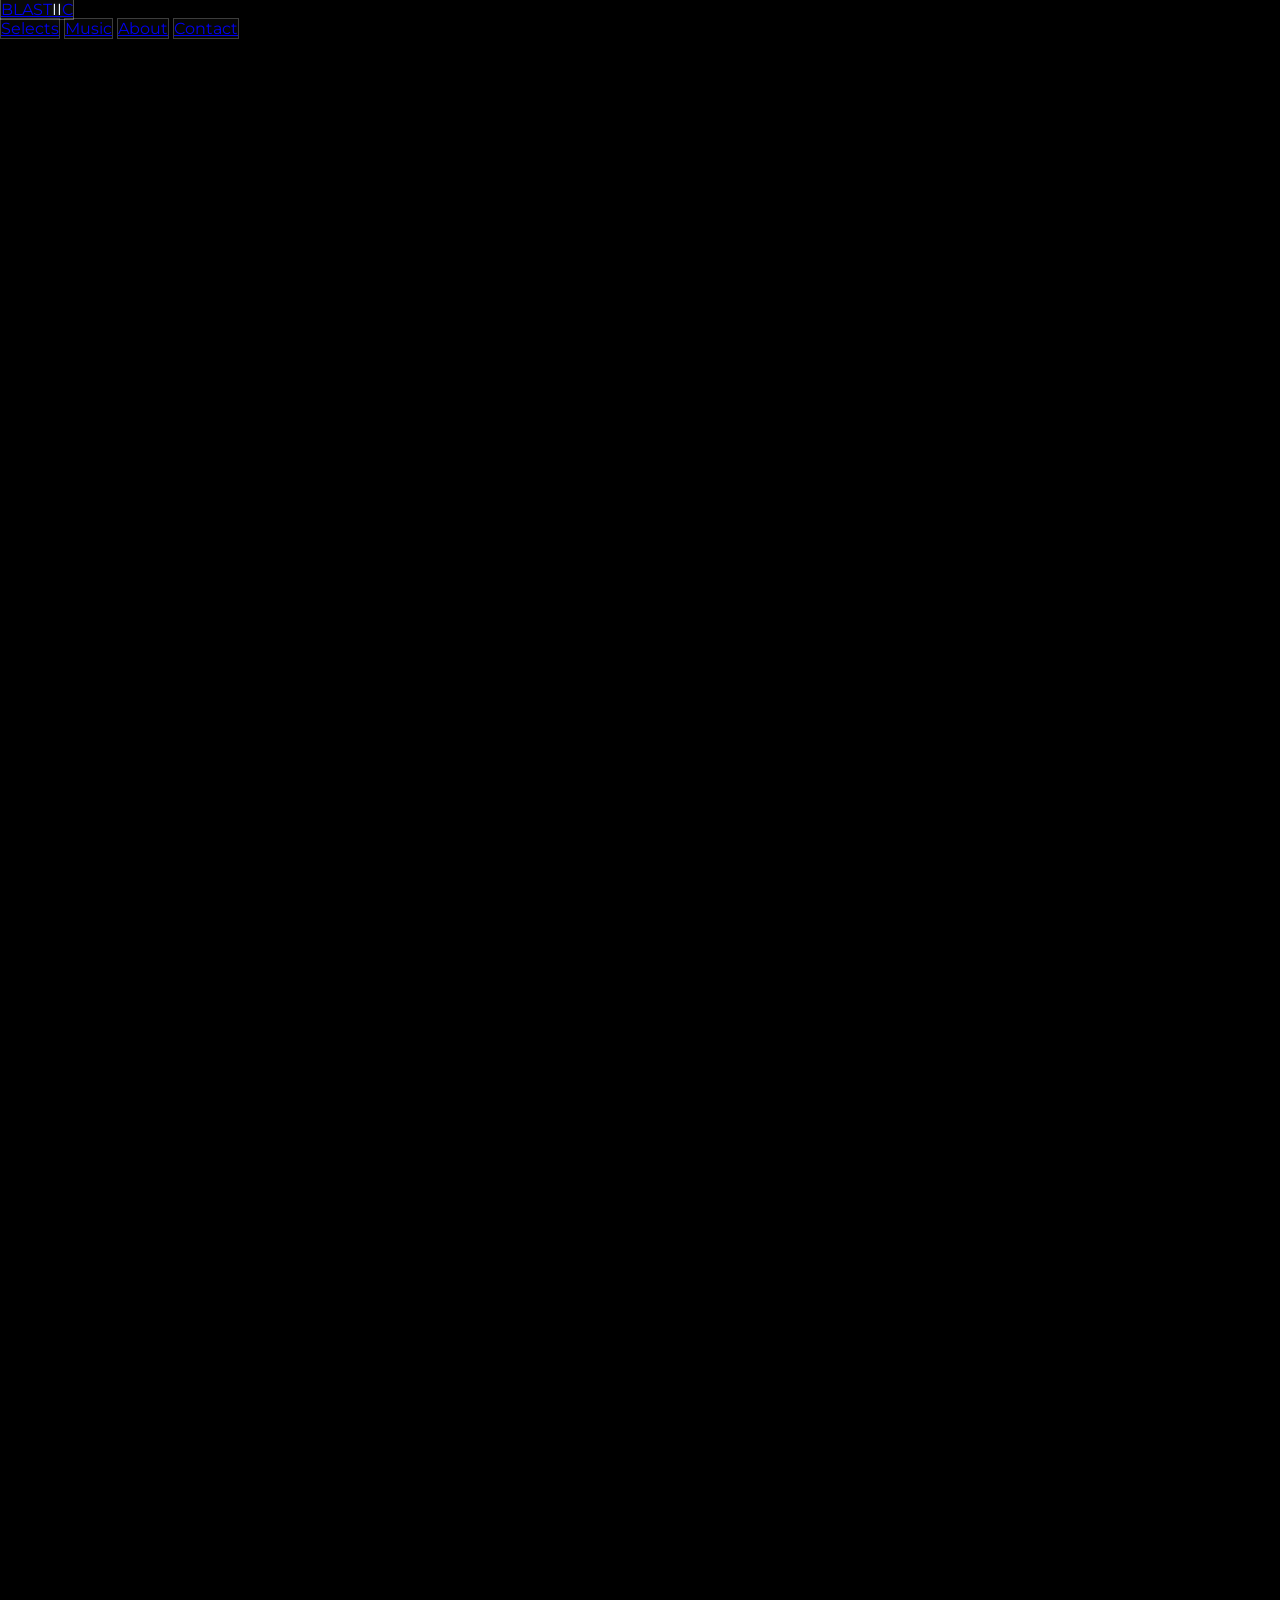
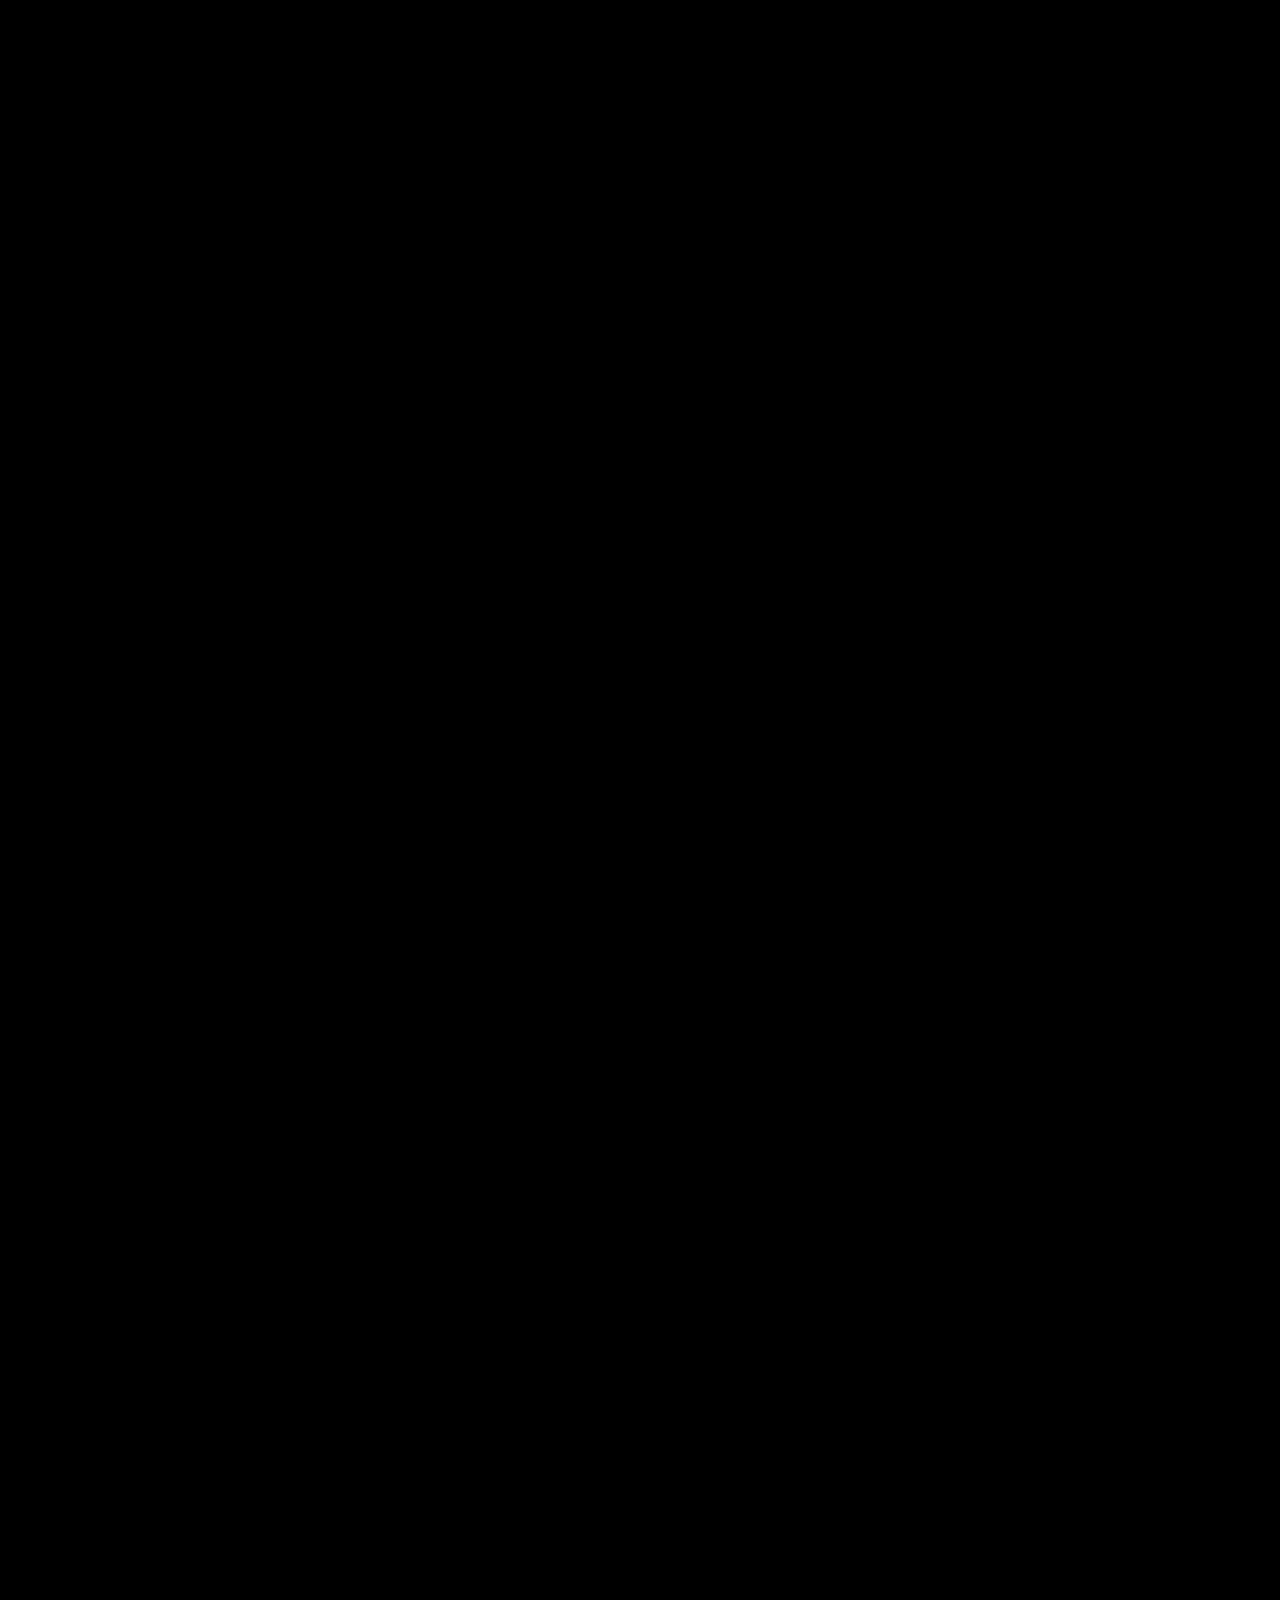
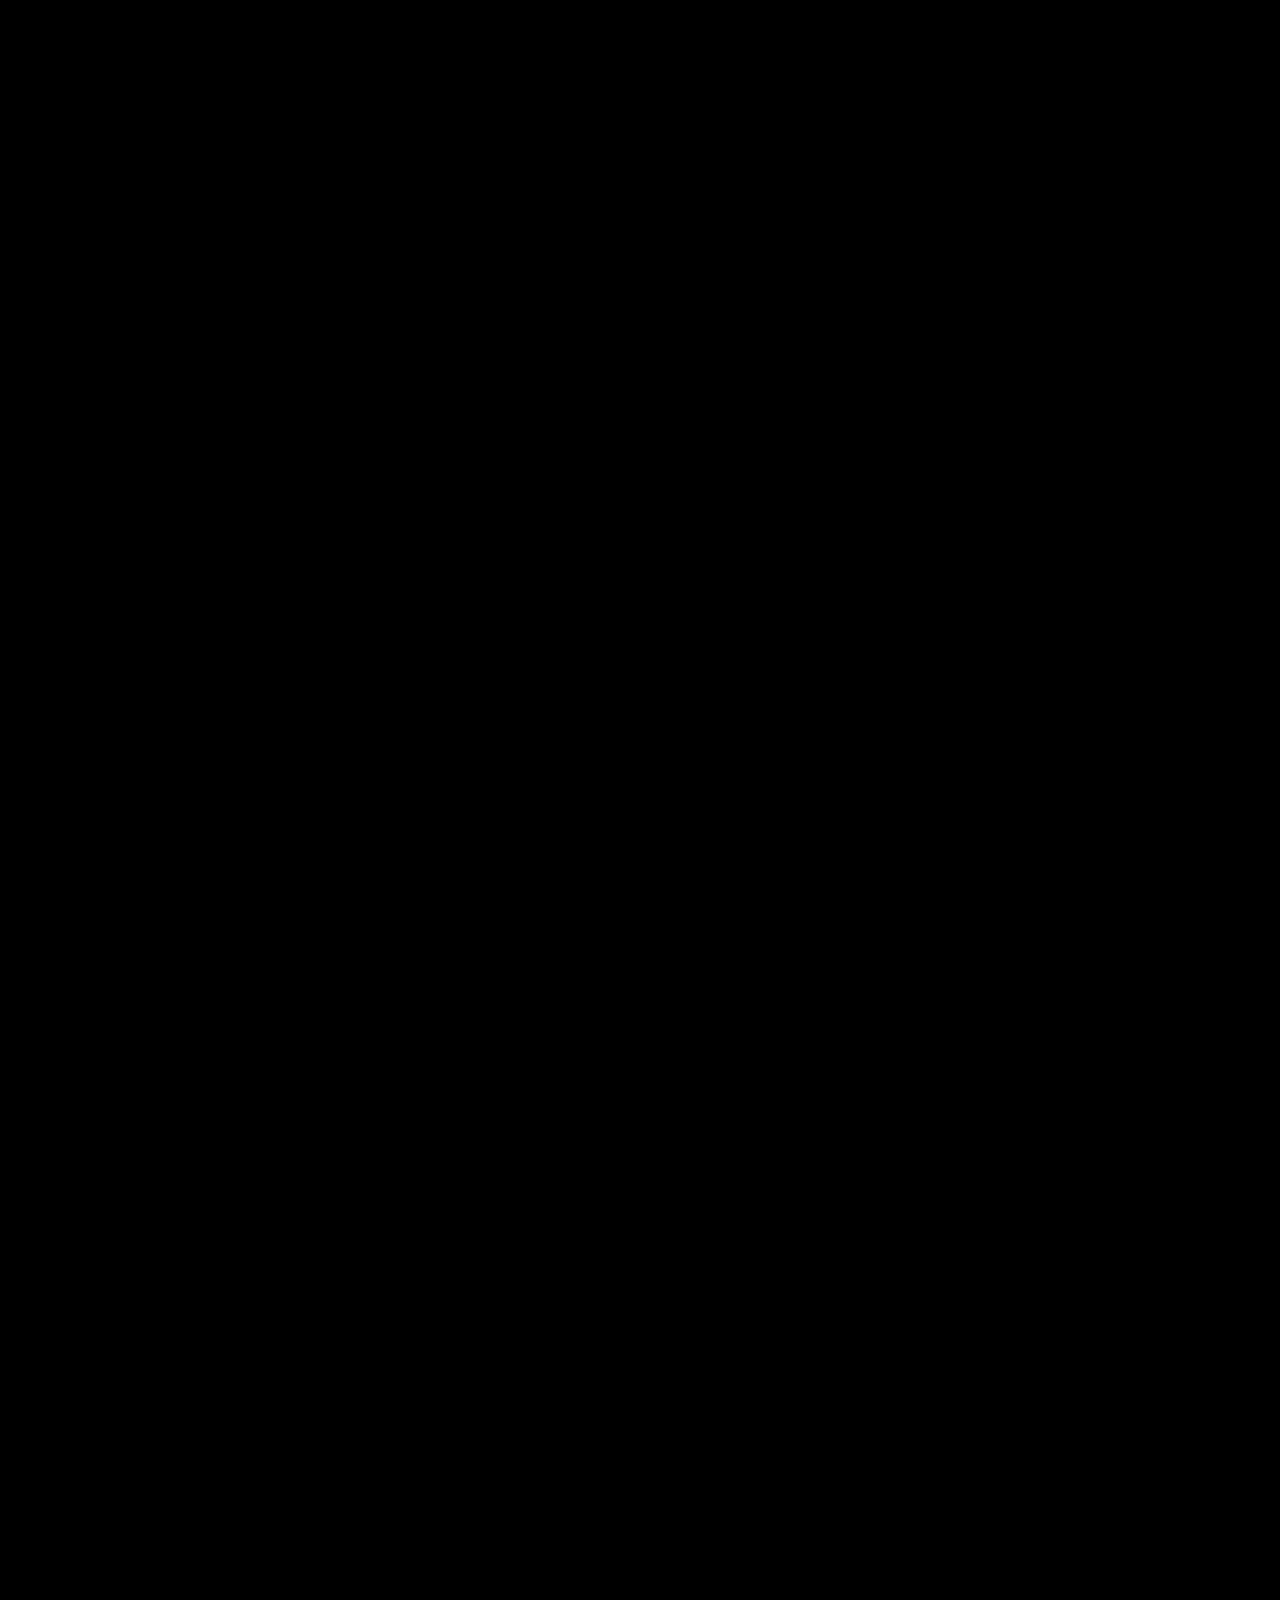
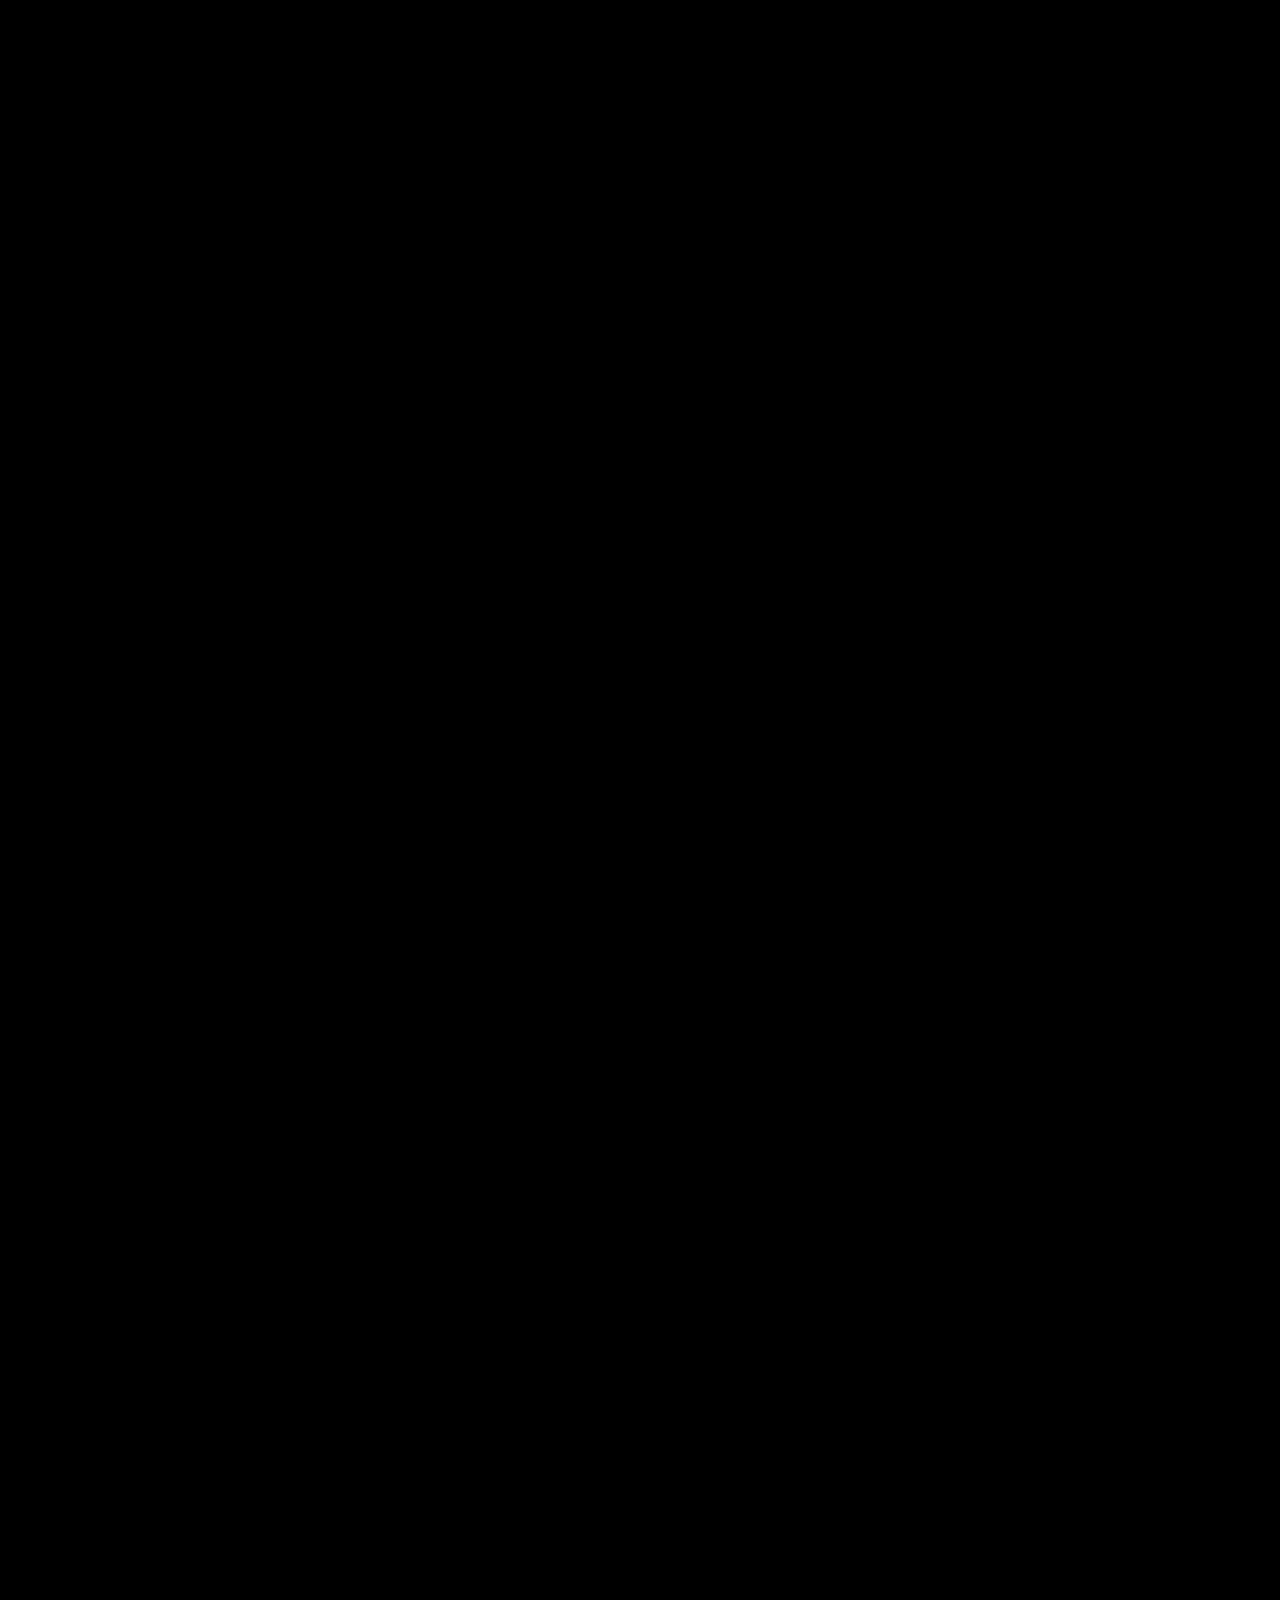
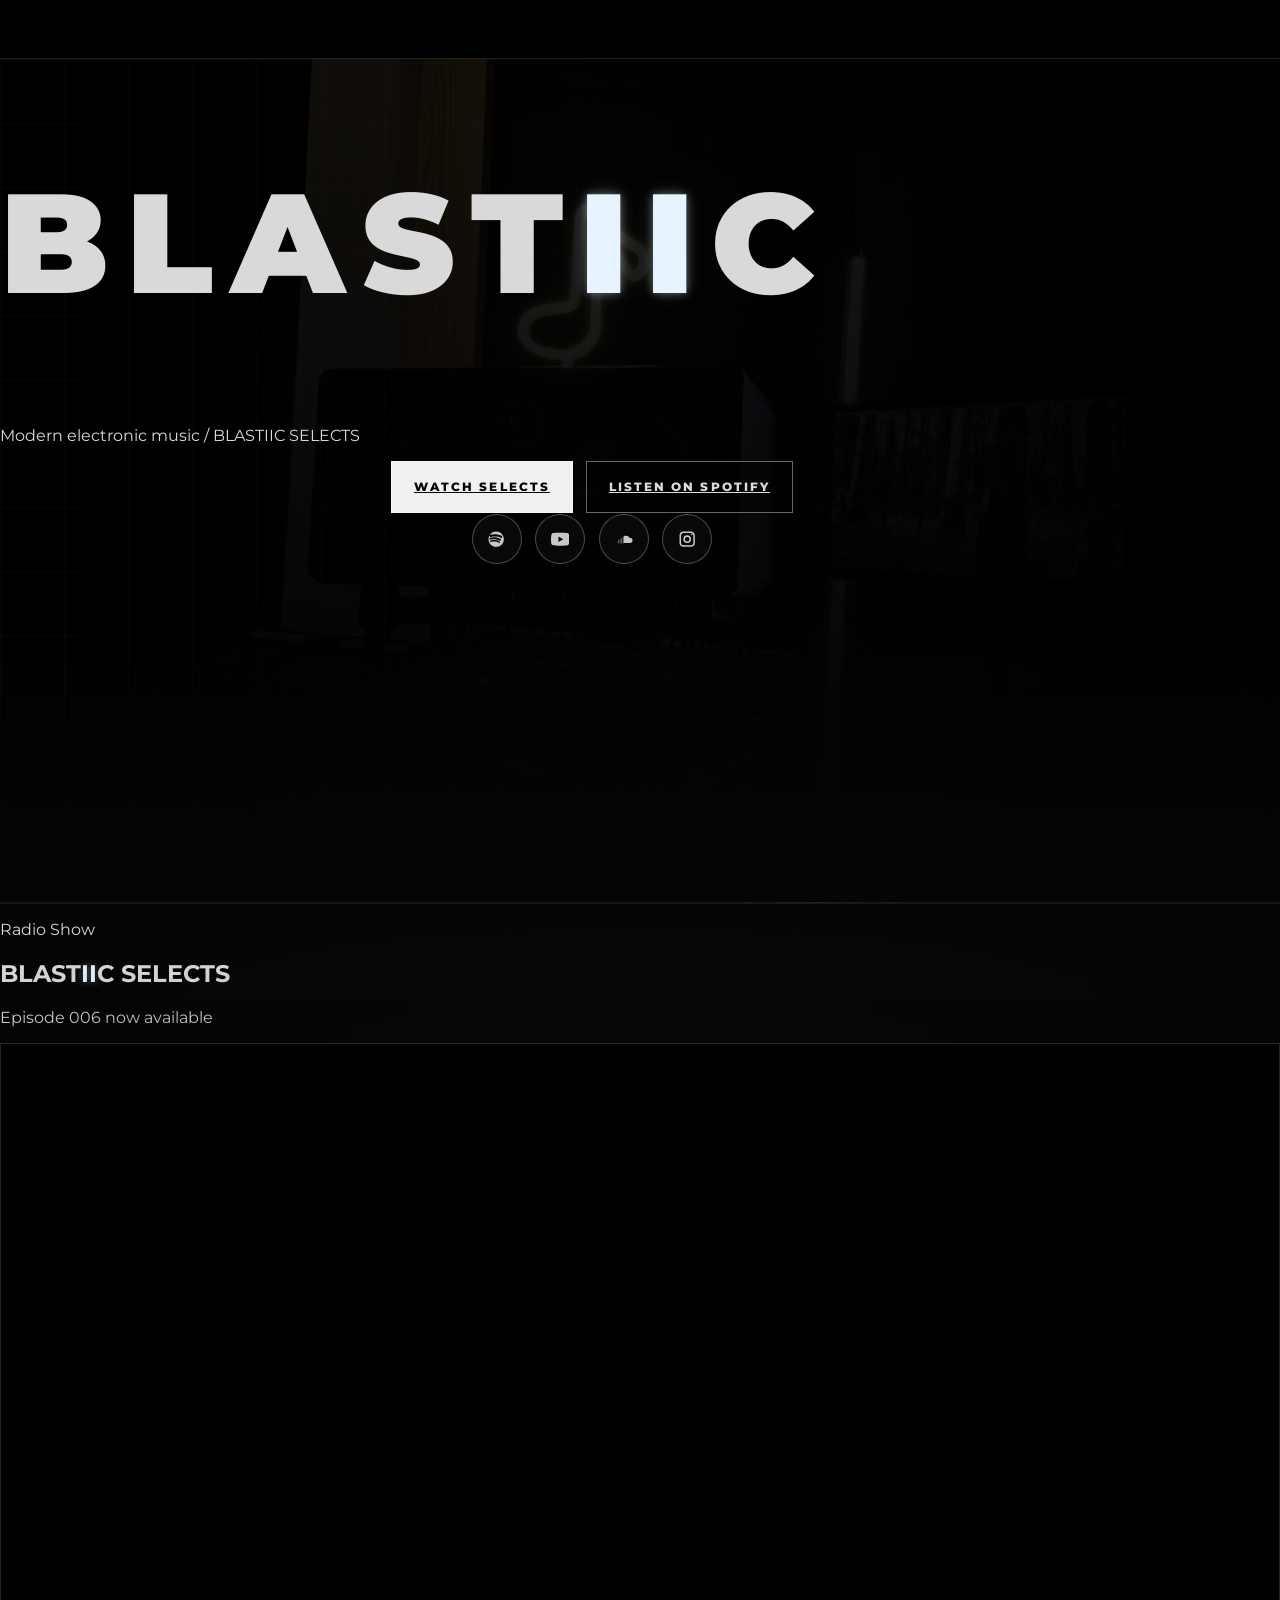
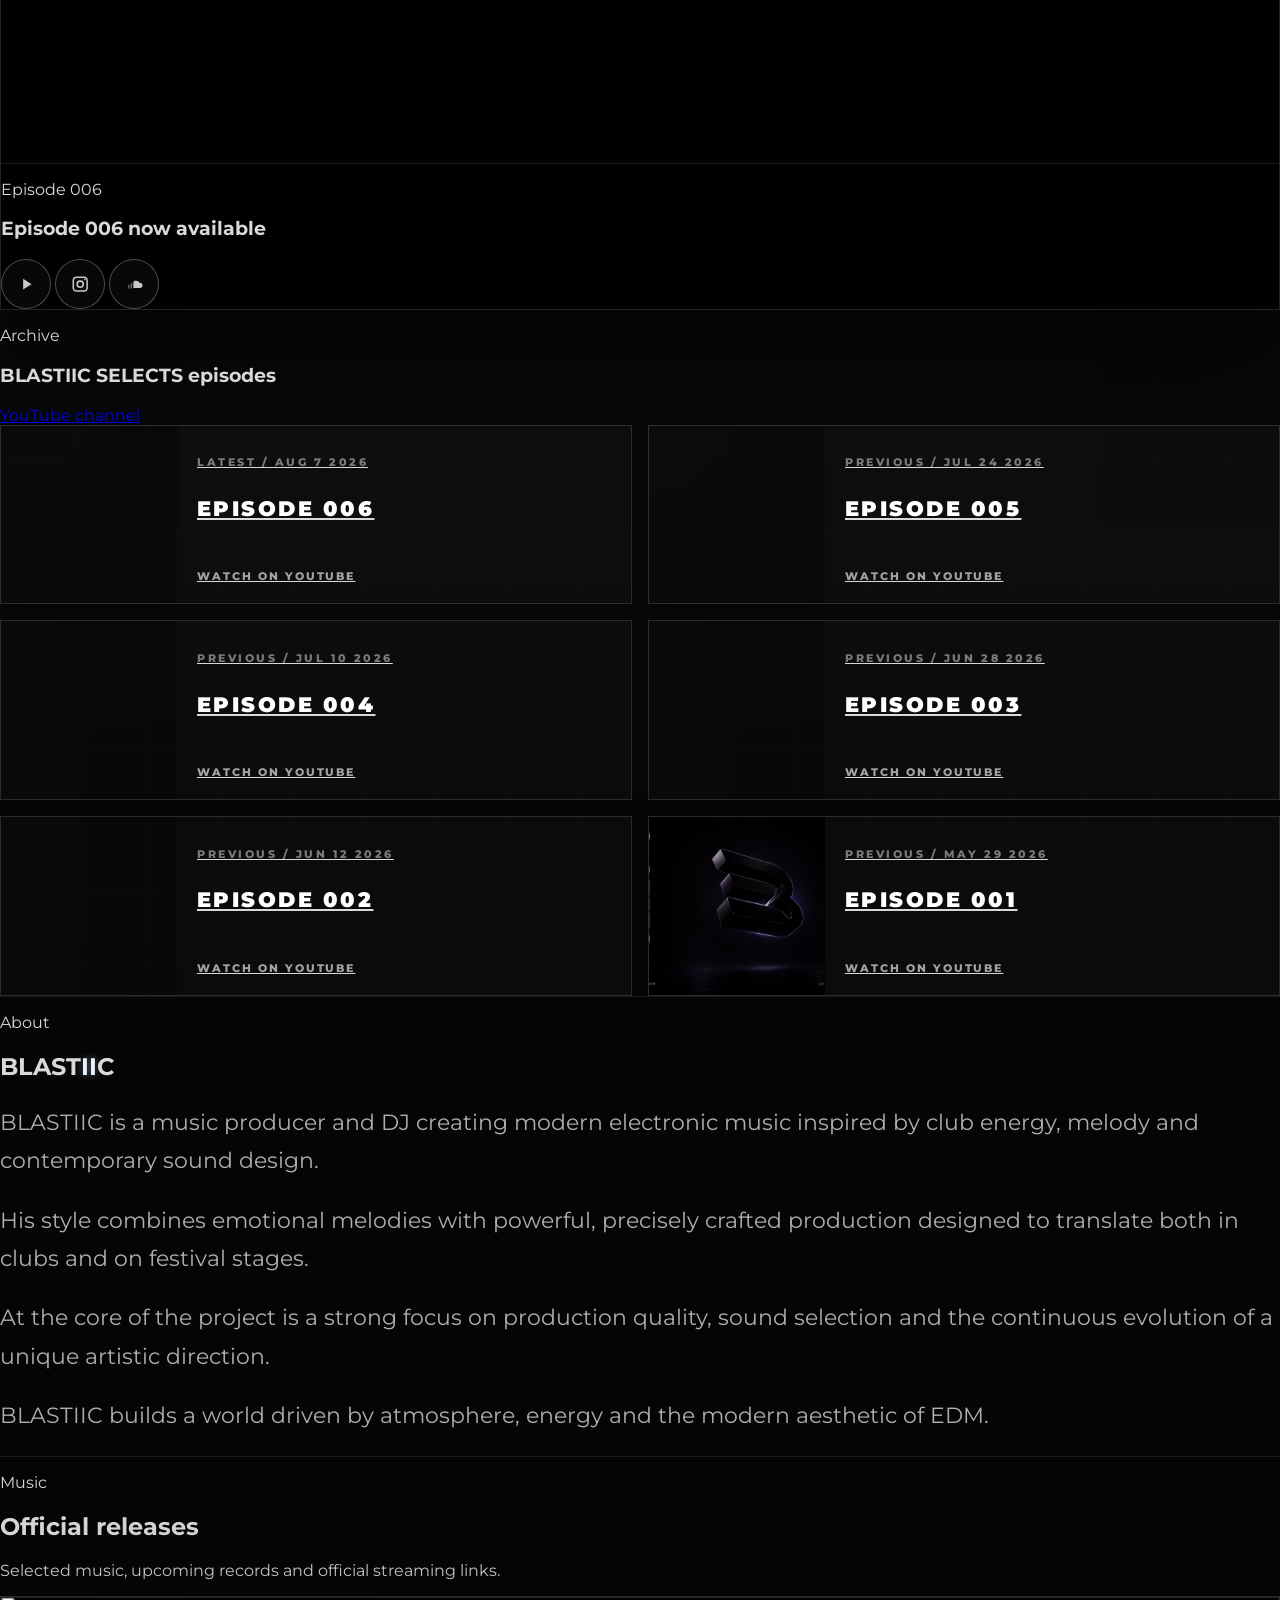
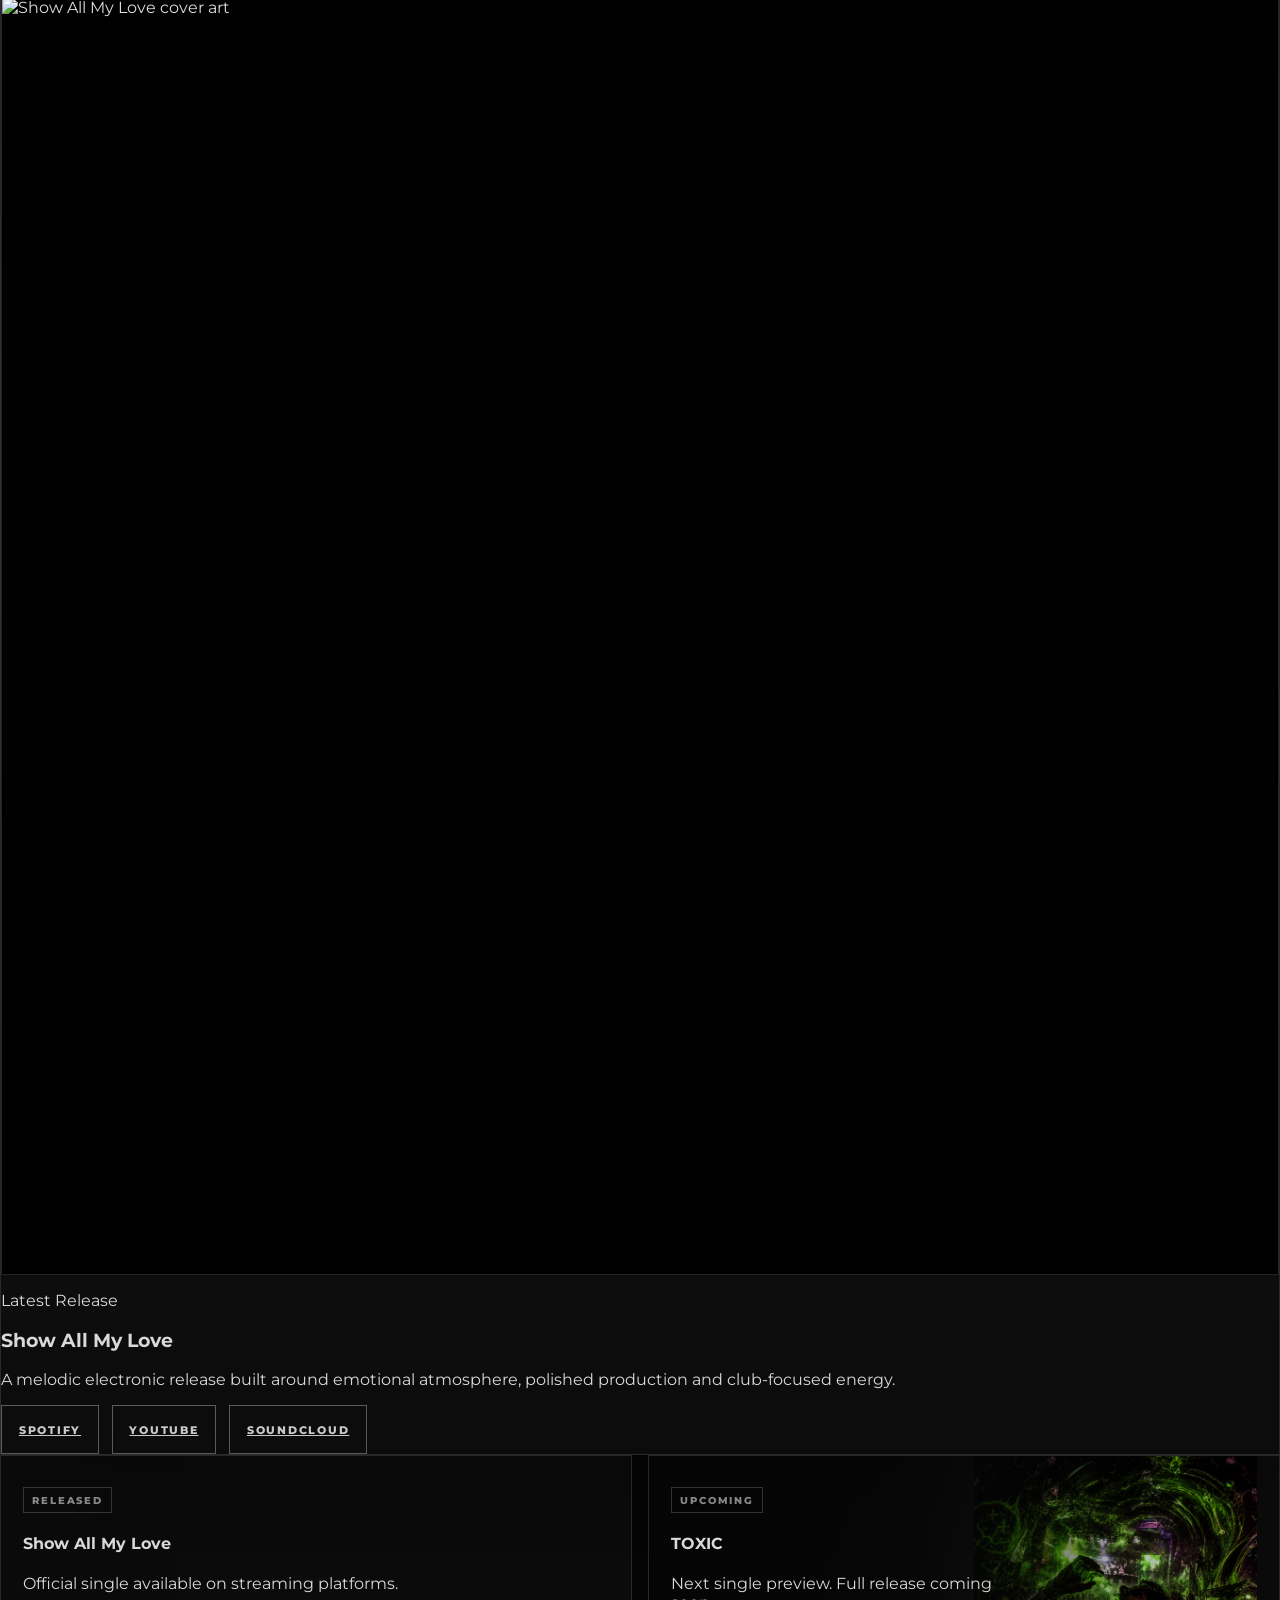
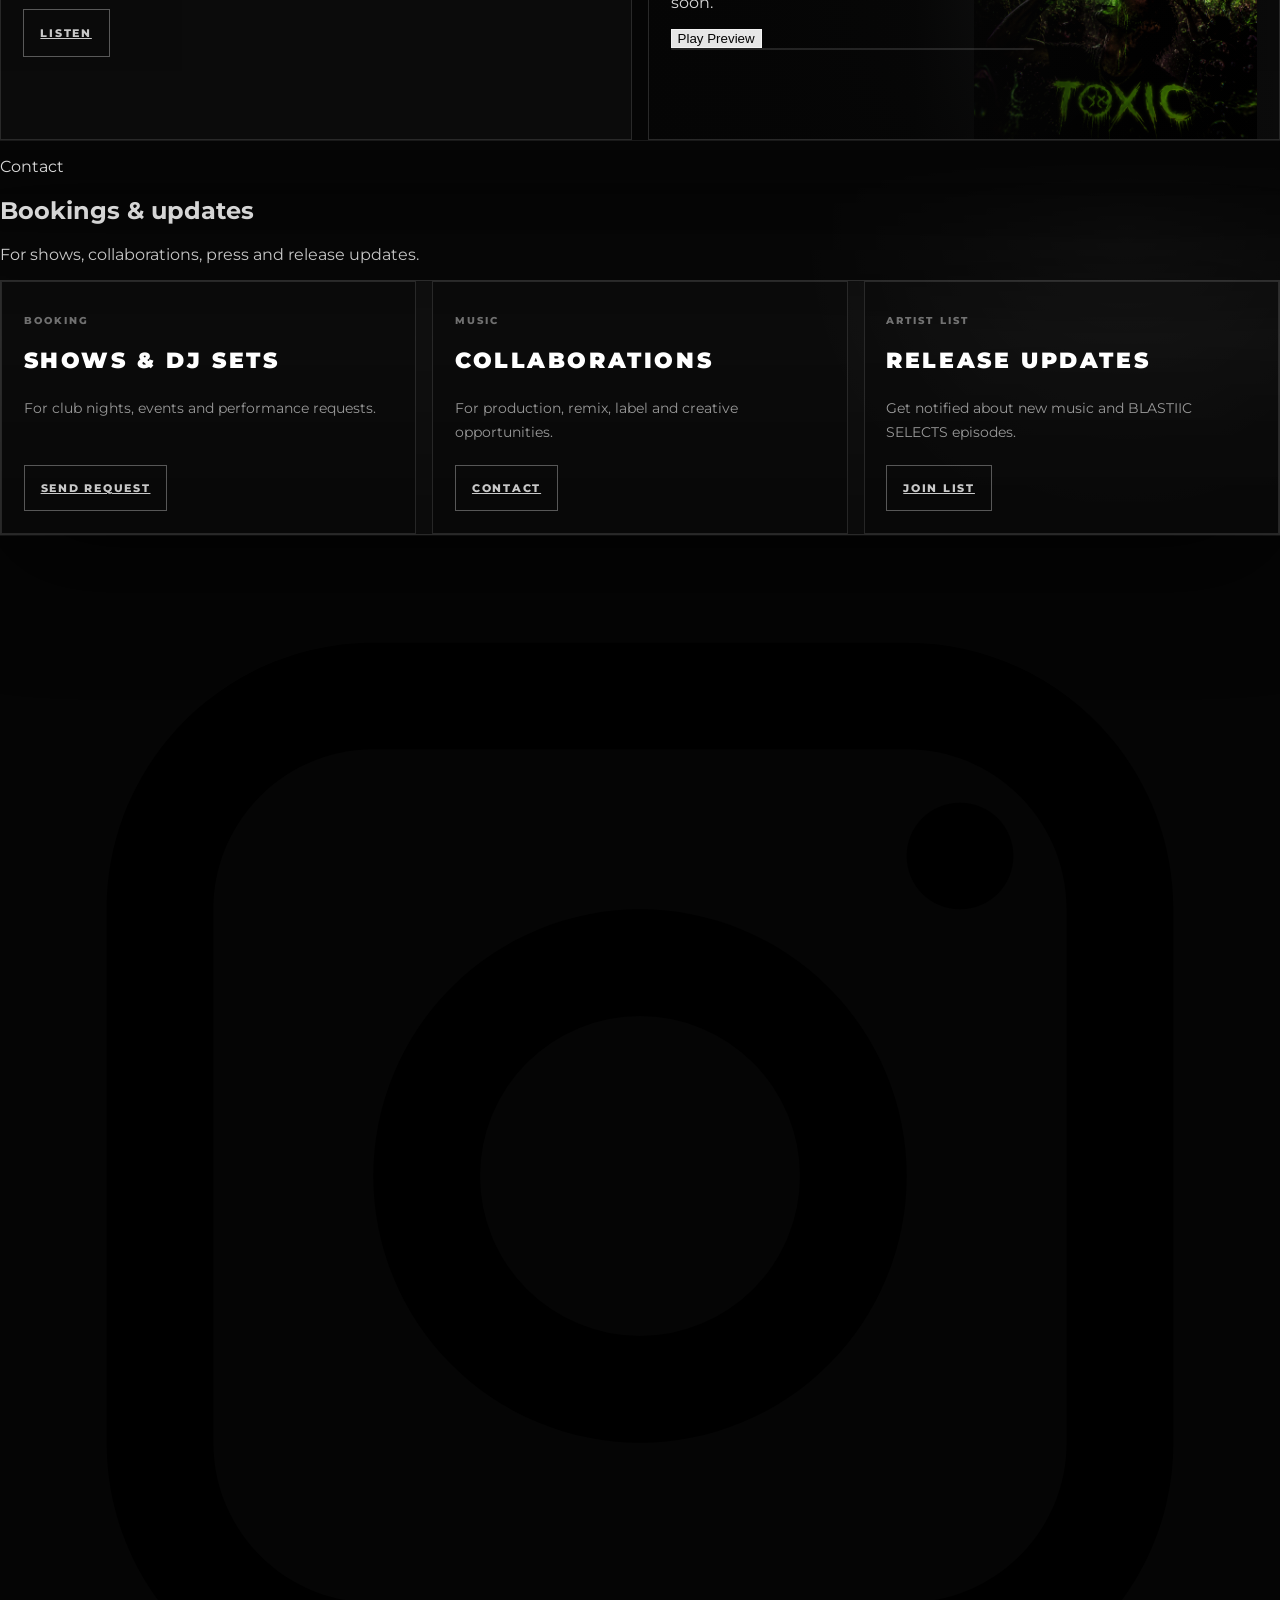
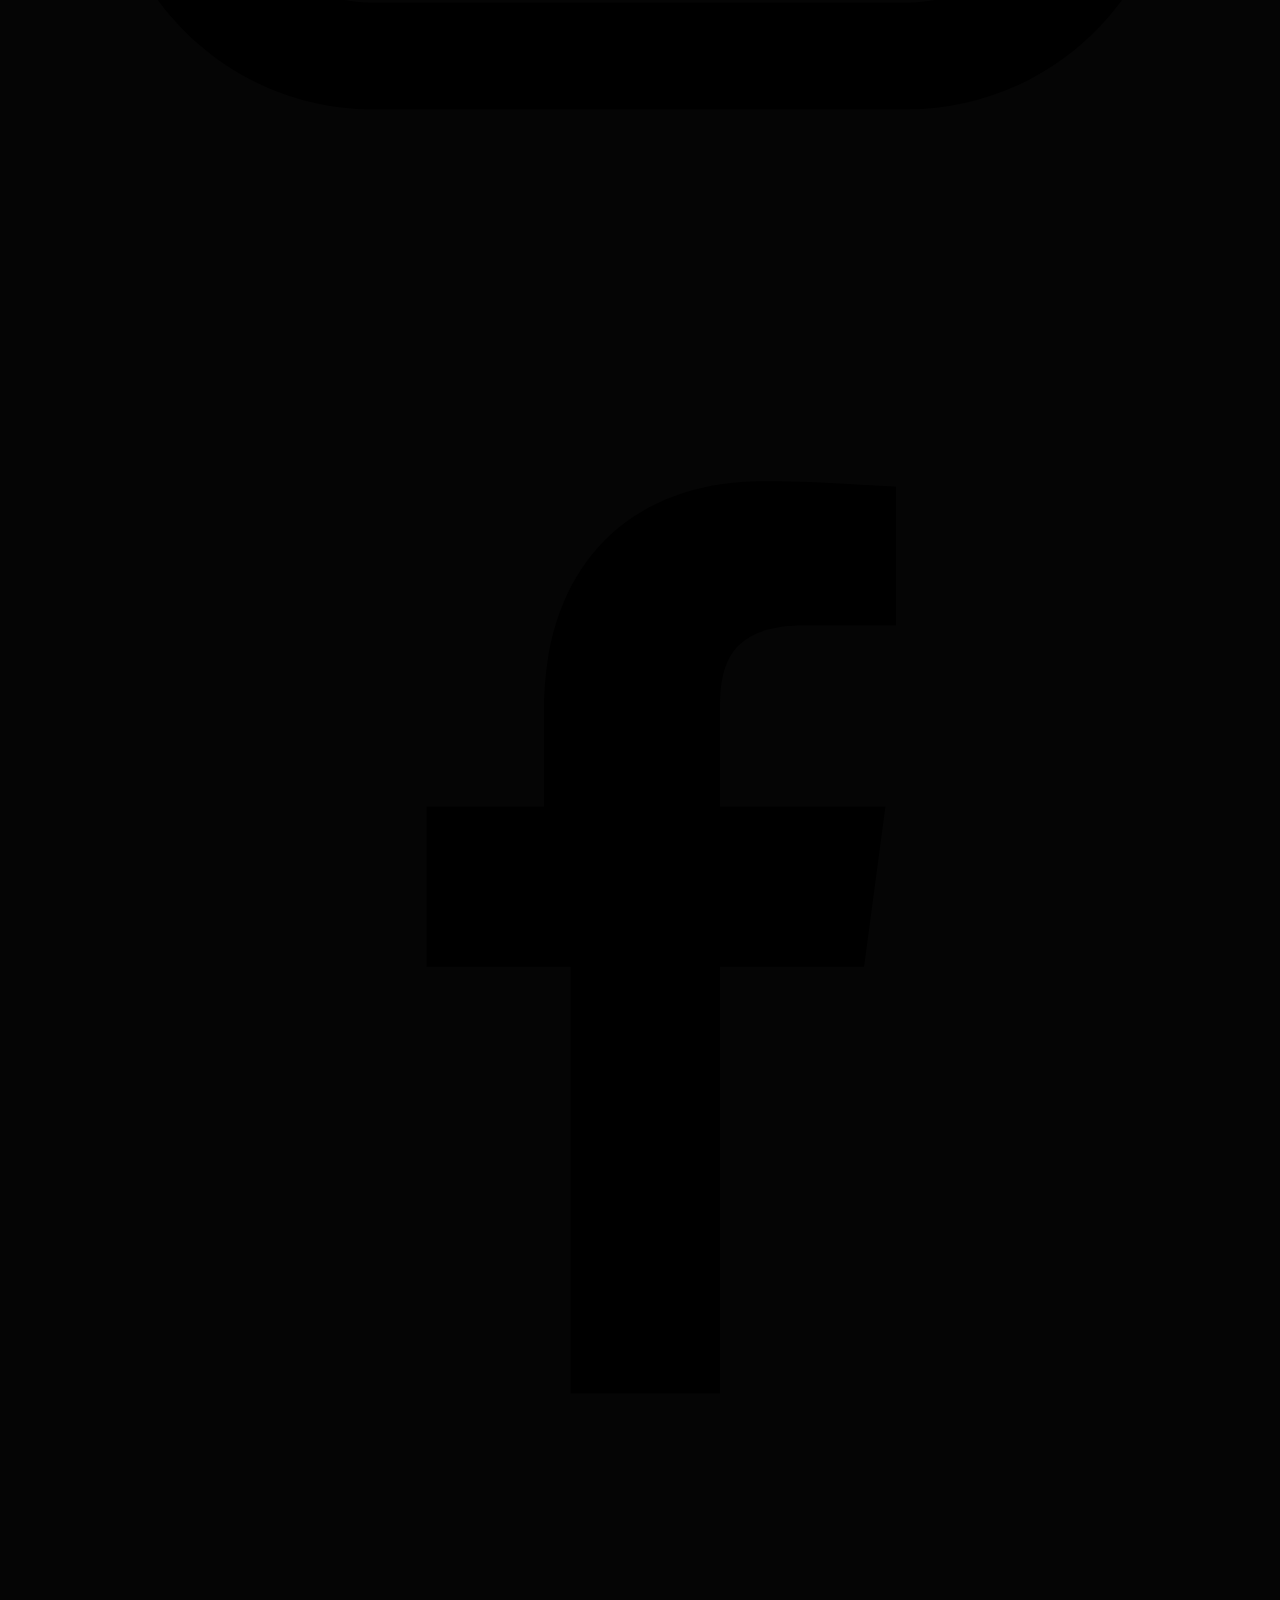
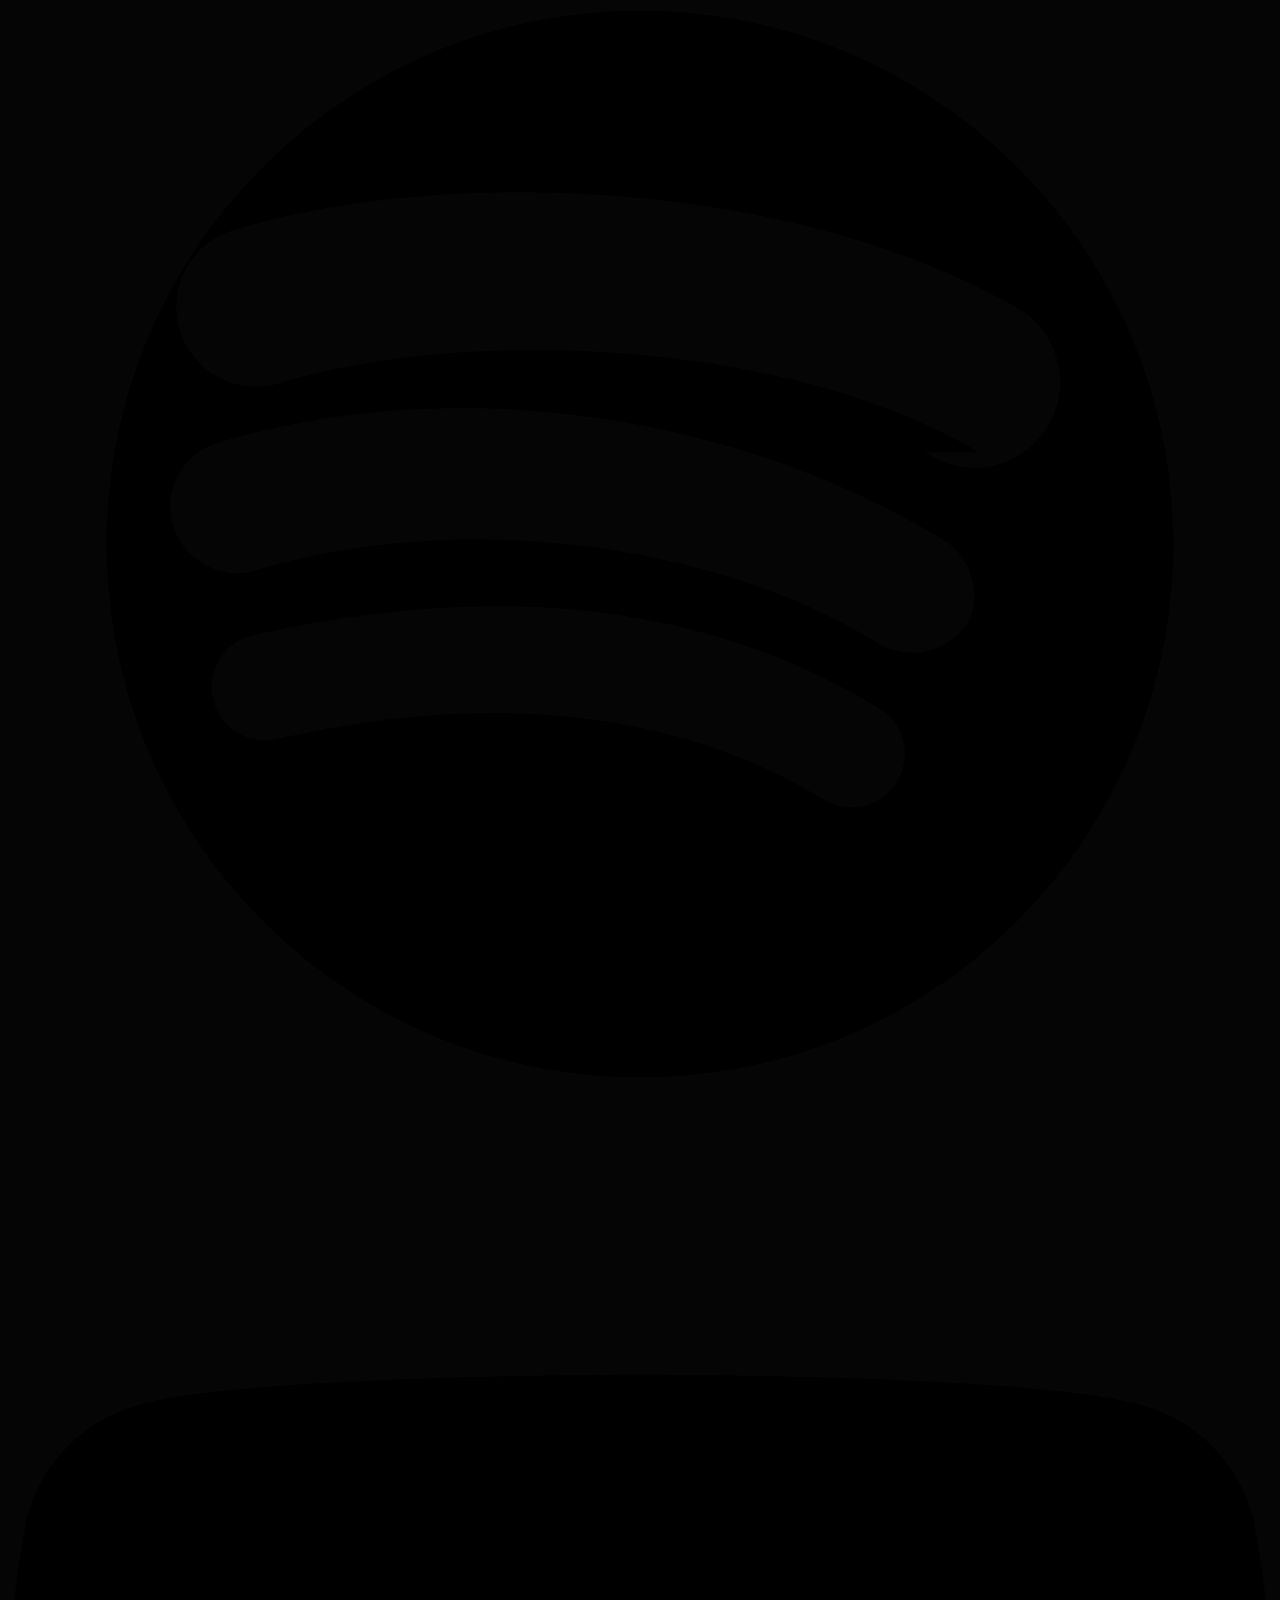
==== commit ded3c859: "Update BLASTIIC SELECTS episode 006" ====
--- a/index.html
+++ b/index.html
@@ -71,12 +71,12 @@
                 },
                 "subjectOf": {
                     "@type": "VideoObject",
-                    "name": "BLASTIIC SELECTS Episode 005",
-                    "description": "BLASTIIC SELECTS Episode 005 radio show by BLASTIIC.",
-                    "thumbnailUrl": "https://i.ytimg.com/vi/WQvhZC213w0/hqdefault.jpg",
-                    "embedUrl": "https://www.youtube.com/embed/WQvhZC213w0",
-                    "url": "https://youtu.be/WQvhZC213w0",
-                    "uploadDate": "2026-07-24T10:00:06+02:00"
+                    "name": "BLASTIIC SELECTS Episode 006",
+                    "description": "BLASTIIC SELECTS Episode 006 radio show by BLASTIIC.",
+                    "thumbnailUrl": "https://i.ytimg.com/vi/XbtTwWTF2qQ/hqdefault.jpg",
+                    "embedUrl": "https://www.youtube.com/embed/XbtTwWTF2qQ",
+                    "url": "https://youtu.be/XbtTwWTF2qQ",
+                    "uploadDate": "2026-08-07T10:00:06+02:00"
                 },
                 "email": "mailto:dj.blastiic@gmail.com",
                 "contactPoint": {
@@ -876,21 +876,21 @@
               BLAST<span class="ii-pulse">II</span>C SELECTS
             </h2>
             <p class="mx-auto mt-5 max-w-2xl text-sm uppercase leading-relaxed tracking-[0.22em] text-white/58">
-              Episode 005 now available
+              Episode 006 now available
             </p>
           </div>
 
           <div data-aos="fade-up" data-aos-duration="950" data-aos-delay="120" class="radio-frame mx-auto mt-12 max-w-6xl">
             <div class="radio-poster">
-              <iframe src="https://www.youtube.com/embed/WQvhZC213w0?rel=0&modestbranding=1" title="BLASTIIC SELECTS Episode 005" allow="accelerometer; autoplay; clipboard-write; encrypted-media; gyroscope; picture-in-picture; web-share" allowfullscreen loading="lazy"></iframe>
+              <iframe src="https://www.youtube.com/embed/XbtTwWTF2qQ?rel=0&modestbranding=1" title="BLASTIIC SELECTS Episode 006" allow="accelerometer; autoplay; clipboard-write; encrypted-media; gyroscope; picture-in-picture; web-share" allowfullscreen loading="lazy"></iframe>
             </div>
             <div class="radio-meta grid gap-6 p-6 md:grid-cols-[1fr_auto] md:p-8">
               <div>
-                <p class="text-[11px] font-semibold uppercase tracking-[0.26em] text-white/45">Episode 005</p>
-                <h3 class="mt-2 text-2xl font-black uppercase tracking-[0.1em] text-white md:text-3xl">Episode 005 now available</h3>
+                <p class="text-[11px] font-semibold uppercase tracking-[0.26em] text-white/45">Episode 006</p>
+                <h3 class="mt-2 text-2xl font-black uppercase tracking-[0.1em] text-white md:text-3xl">Episode 006 now available</h3>
               </div>
               <div class="flex items-center gap-3 md:justify-end">
-                <a href="https://youtu.be/WQvhZC213w0" class="platform-icon" aria-label="Watch BLASTIIC SELECTS Episode 005">
+                <a href="https://youtu.be/XbtTwWTF2qQ" class="platform-icon" aria-label="Watch BLASTIIC SELECTS Episode 006">
                   <svg viewBox="0 0 24 24" aria-hidden="true"><path d="M8 5v14l11-7z"/></svg>
                 </a>
                 <a href="https://www.instagram.com/blastiic_/" class="platform-icon" aria-label="Follow BLASTIIC on Instagram">
@@ -913,11 +913,22 @@
             </div>
 
             <div class="episode-grid">
+              <a href="https://youtu.be/XbtTwWTF2qQ" class="episode-card" aria-label="Watch BLASTIIC SELECTS Episode 006">
+                <div class="episode-thumb" style="background-image: linear-gradient(90deg, rgba(0,0,0,0.18), rgba(0,0,0,0.28)), url('https://i.ytimg.com/vi/XbtTwWTF2qQ/hqdefault.jpg');"></div>
+                <div class="episode-content">
+                  <div>
+                    <p class="episode-tag">Latest / Aug 7 2026</p>
+                    <h4 class="episode-title">Episode 006</h4>
+                  </div>
+                  <span class="episode-link-label">Watch on YouTube</span>
+                </div>
+              </a>
+
               <a href="https://youtu.be/WQvhZC213w0" class="episode-card" aria-label="Watch BLASTIIC SELECTS Episode 005">
                 <div class="episode-thumb" style="background-image: linear-gradient(90deg, rgba(0,0,0,0.18), rgba(0,0,0,0.28)), url('https://i.ytimg.com/vi/WQvhZC213w0/hqdefault.jpg');"></div>
                 <div class="episode-content">
                   <div>
-                    <p class="episode-tag">Latest / Jul 24 2026</p>
+                    <p class="episode-tag">Previous / Jul 24 2026</p>
                     <h4 class="episode-title">Episode 005</h4>
                   </div>
                   <span class="episode-link-label">Watch on YouTube</span>
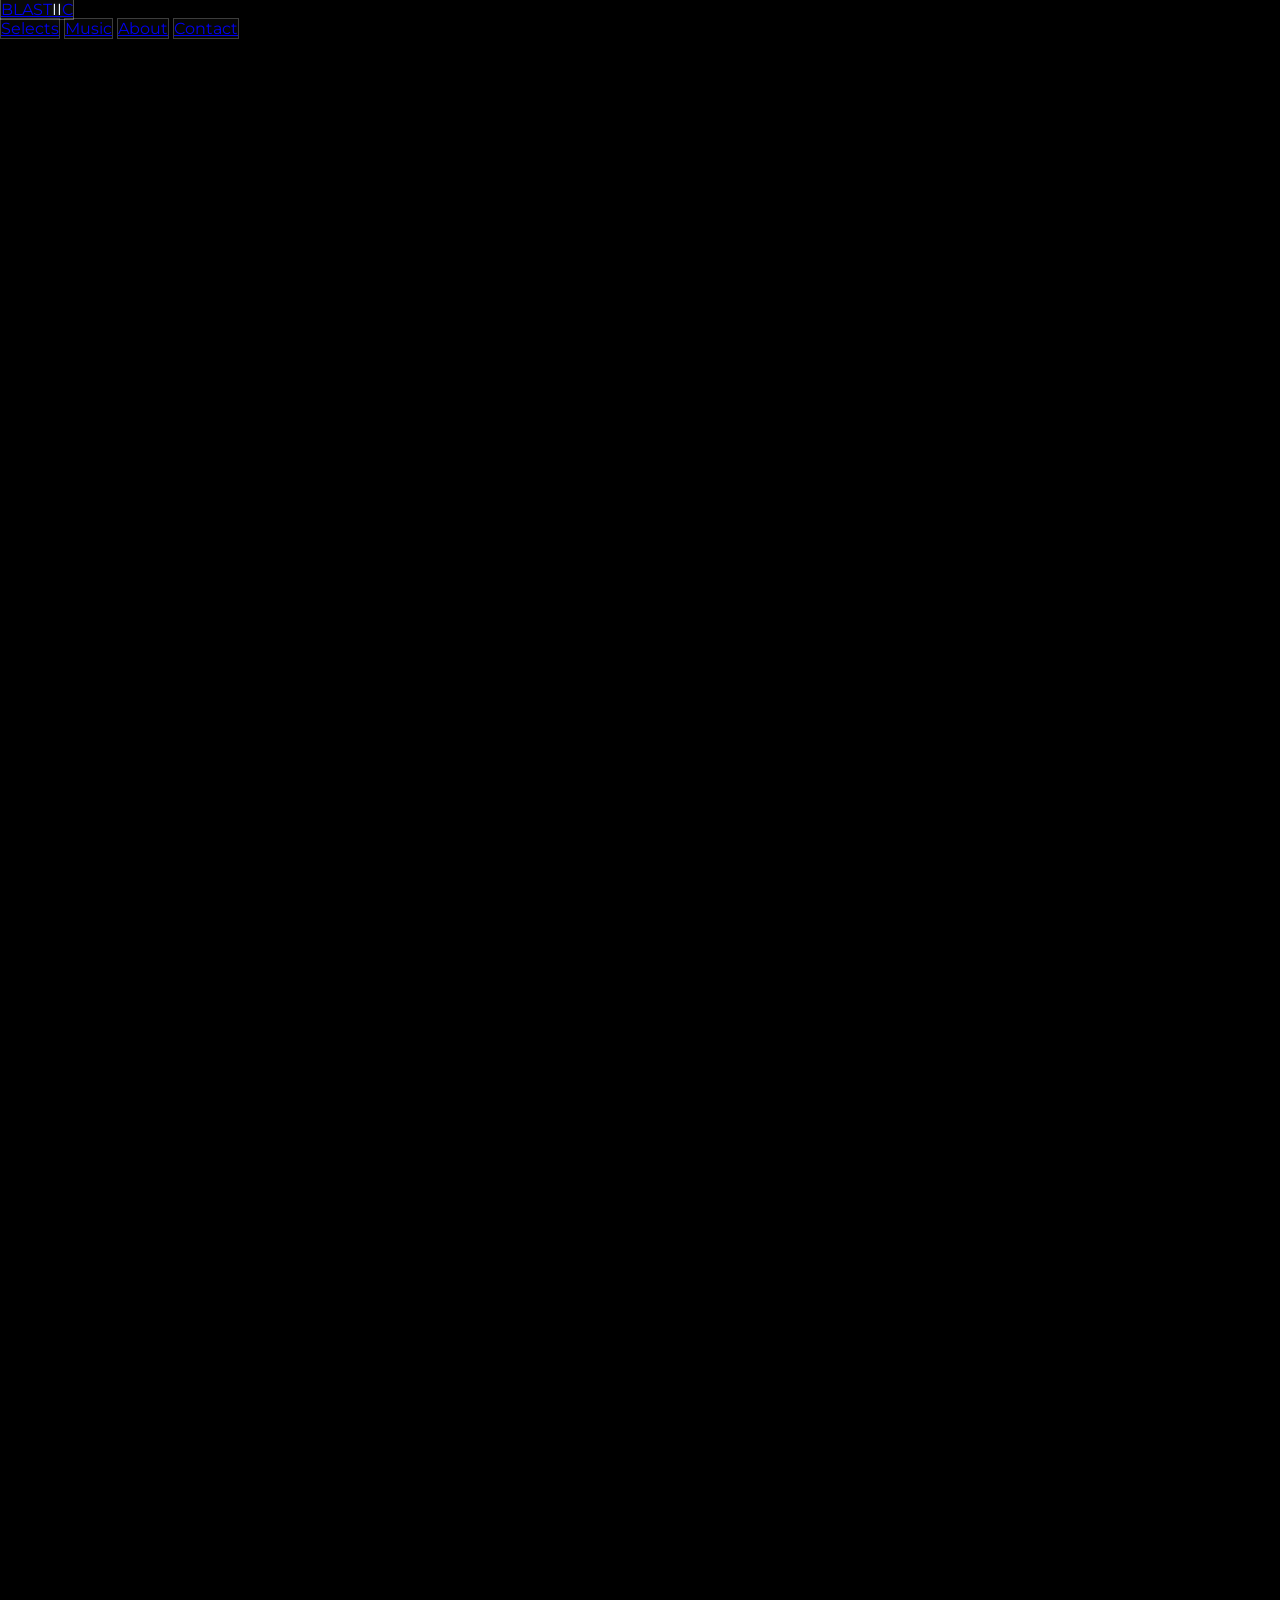
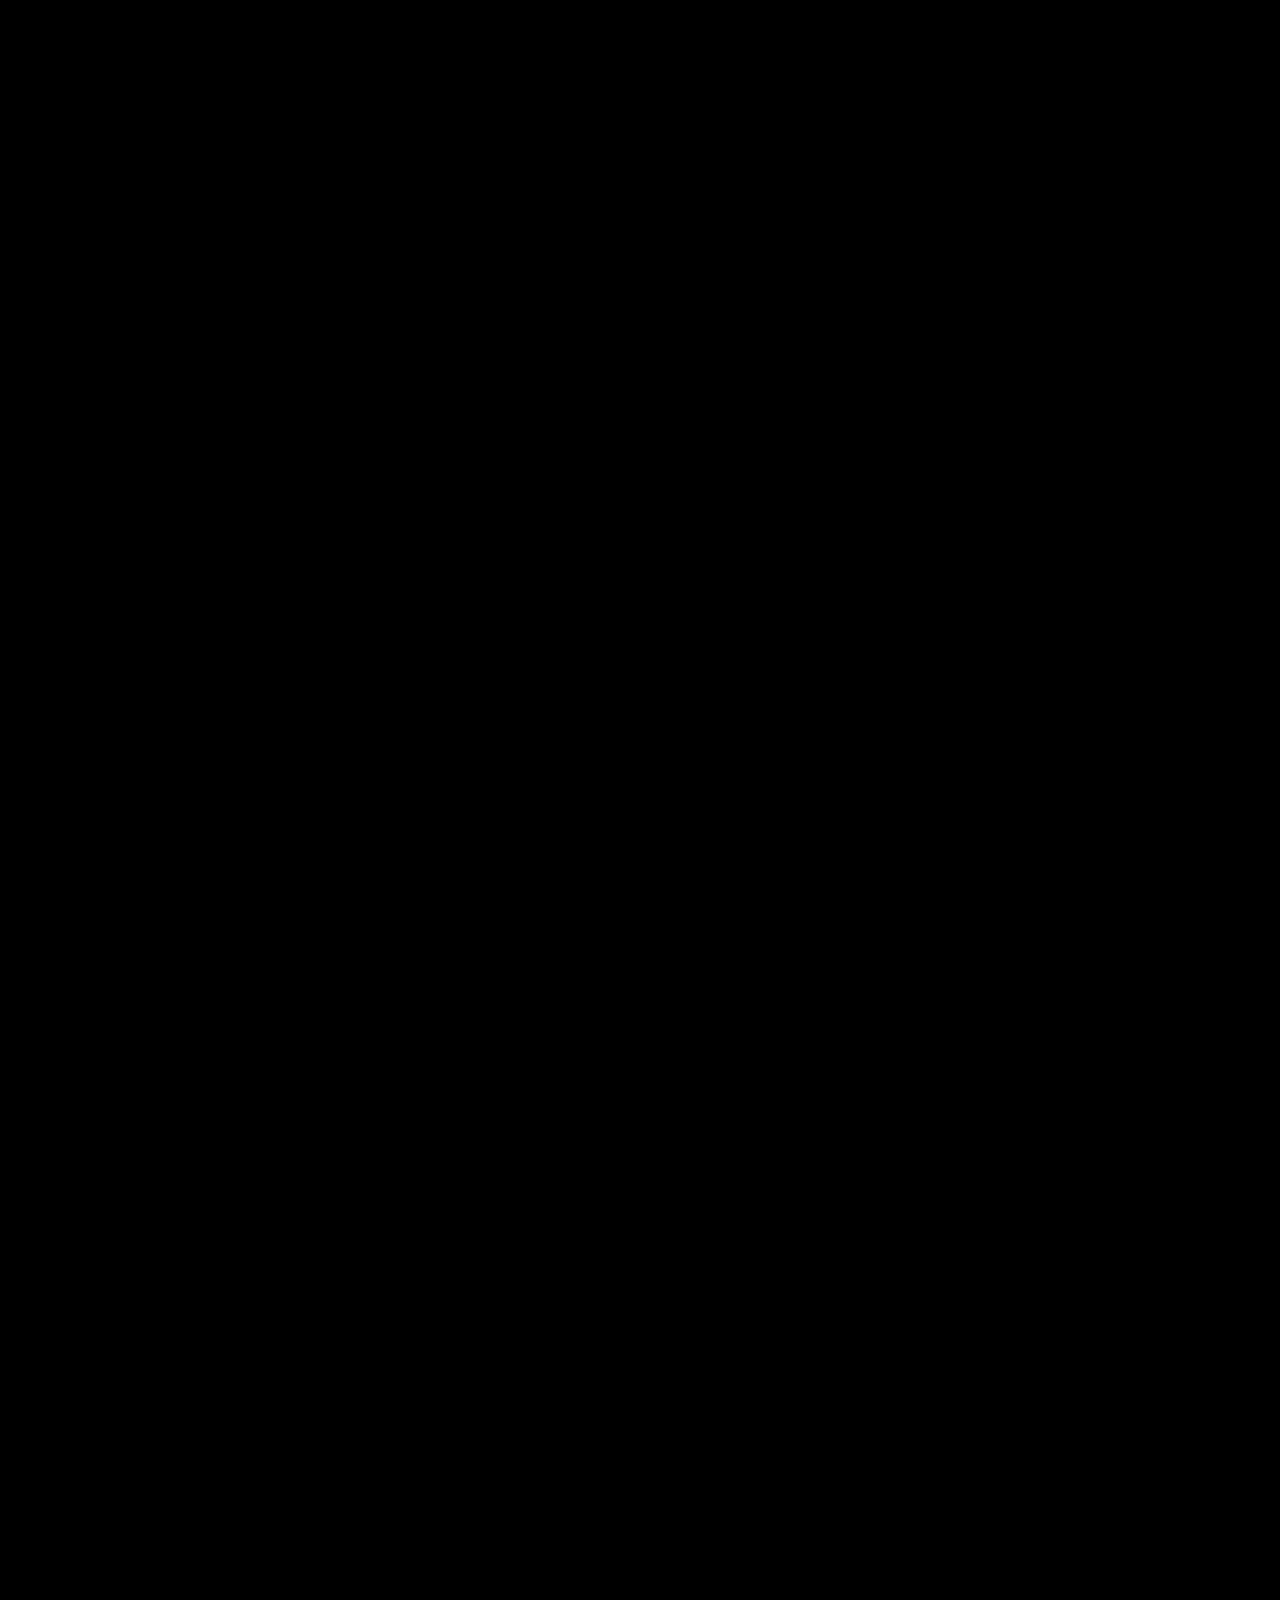
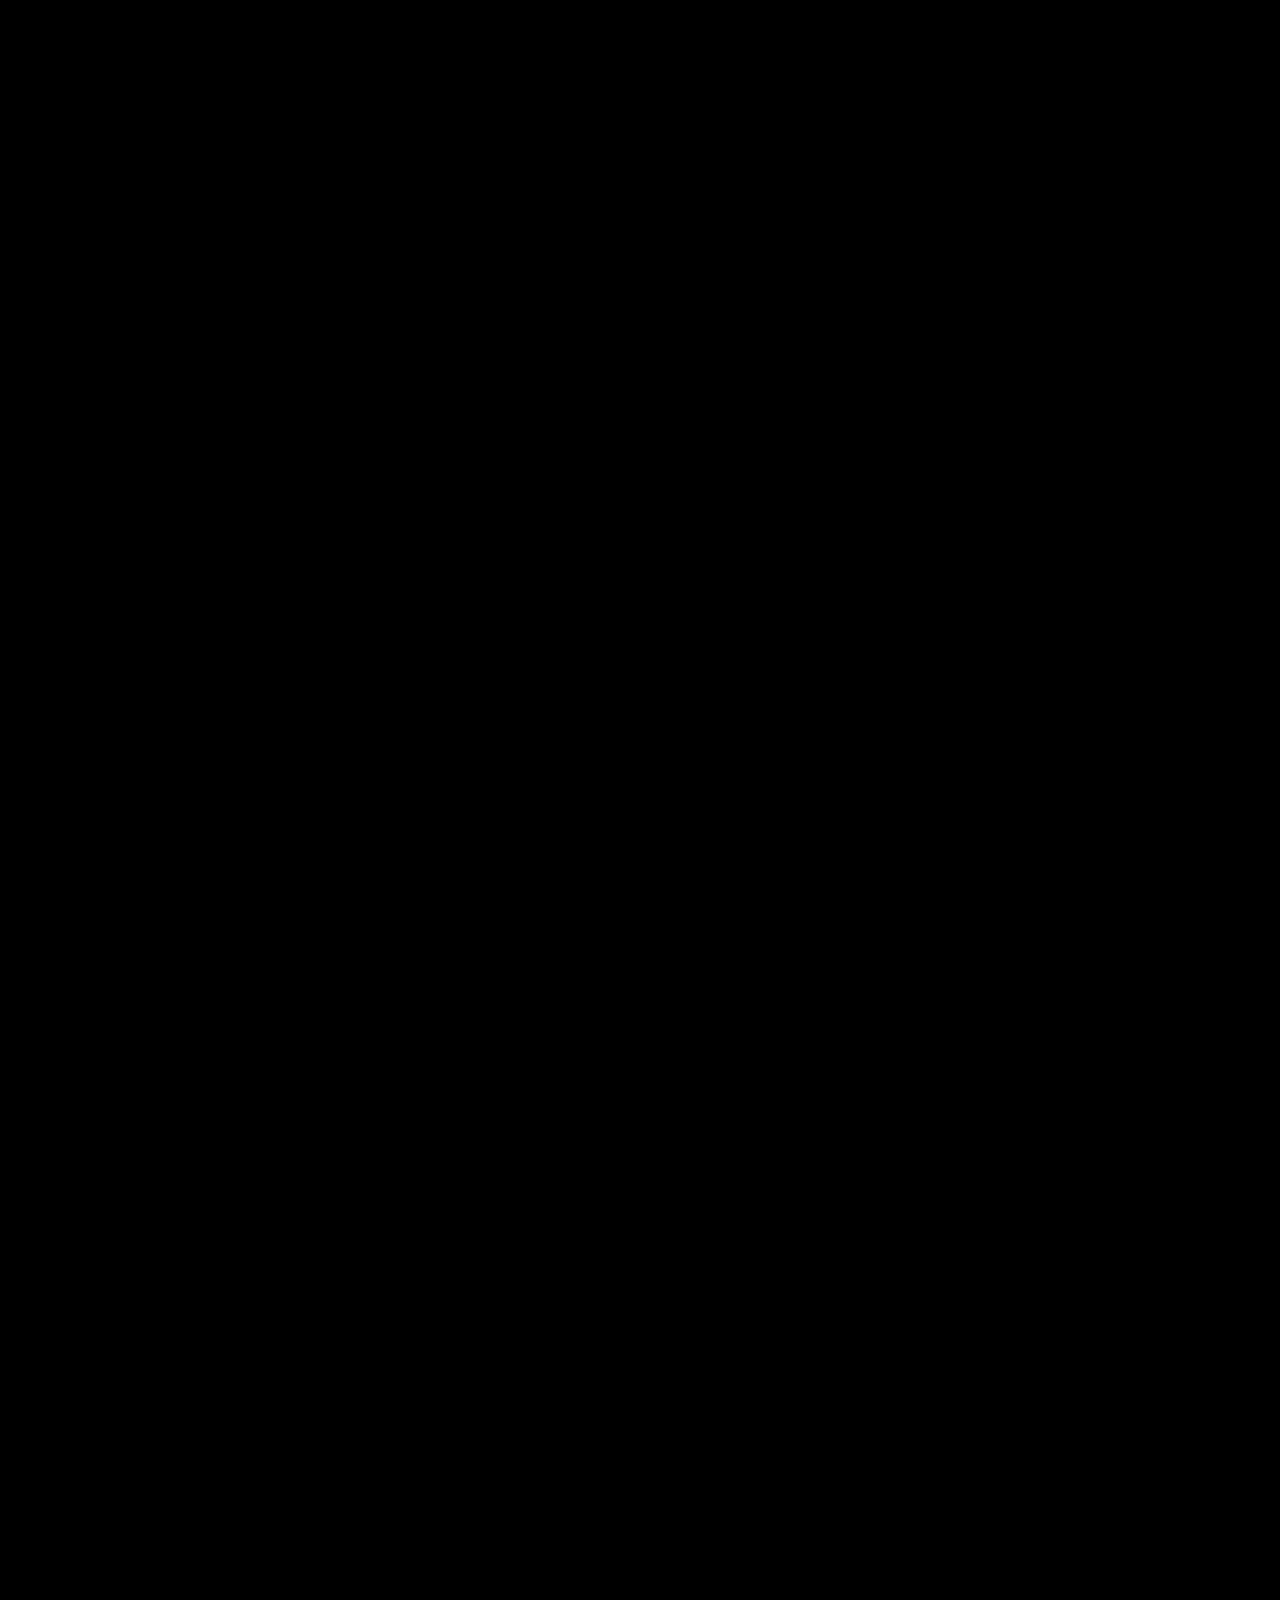
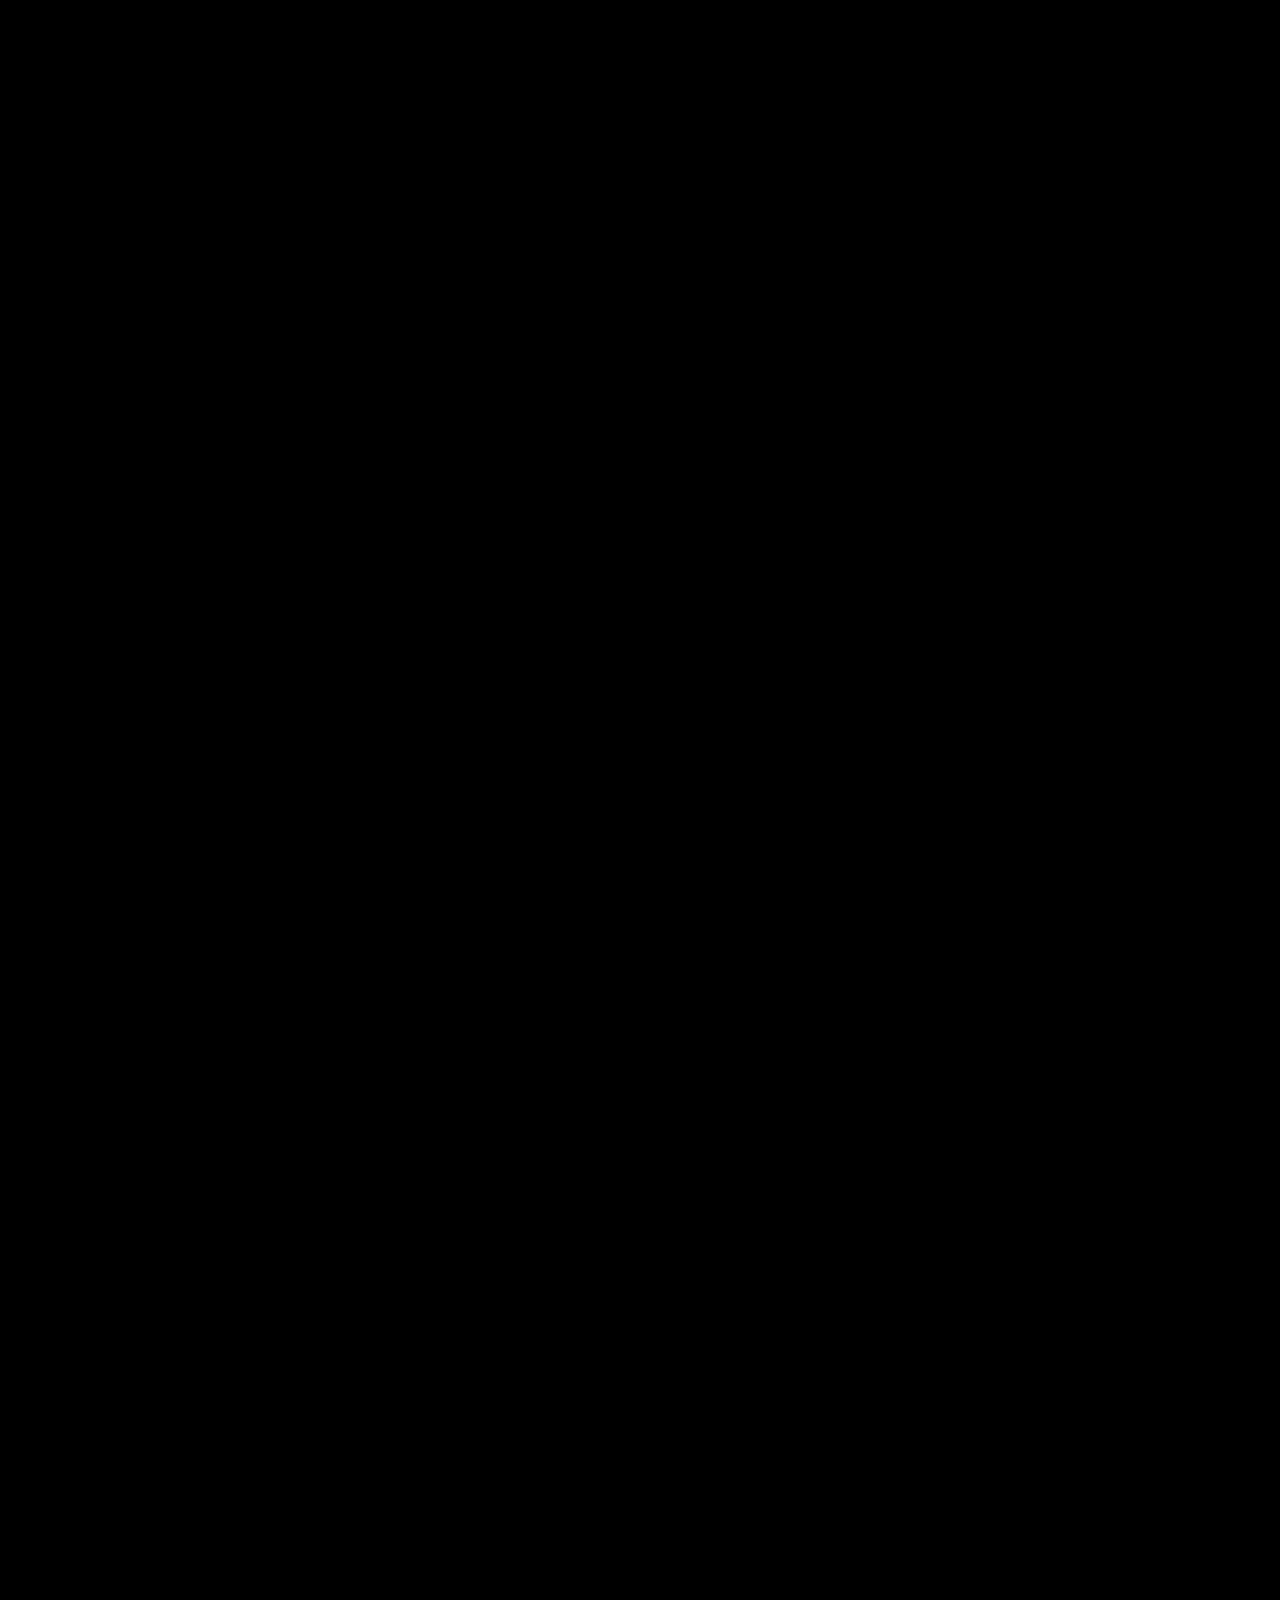
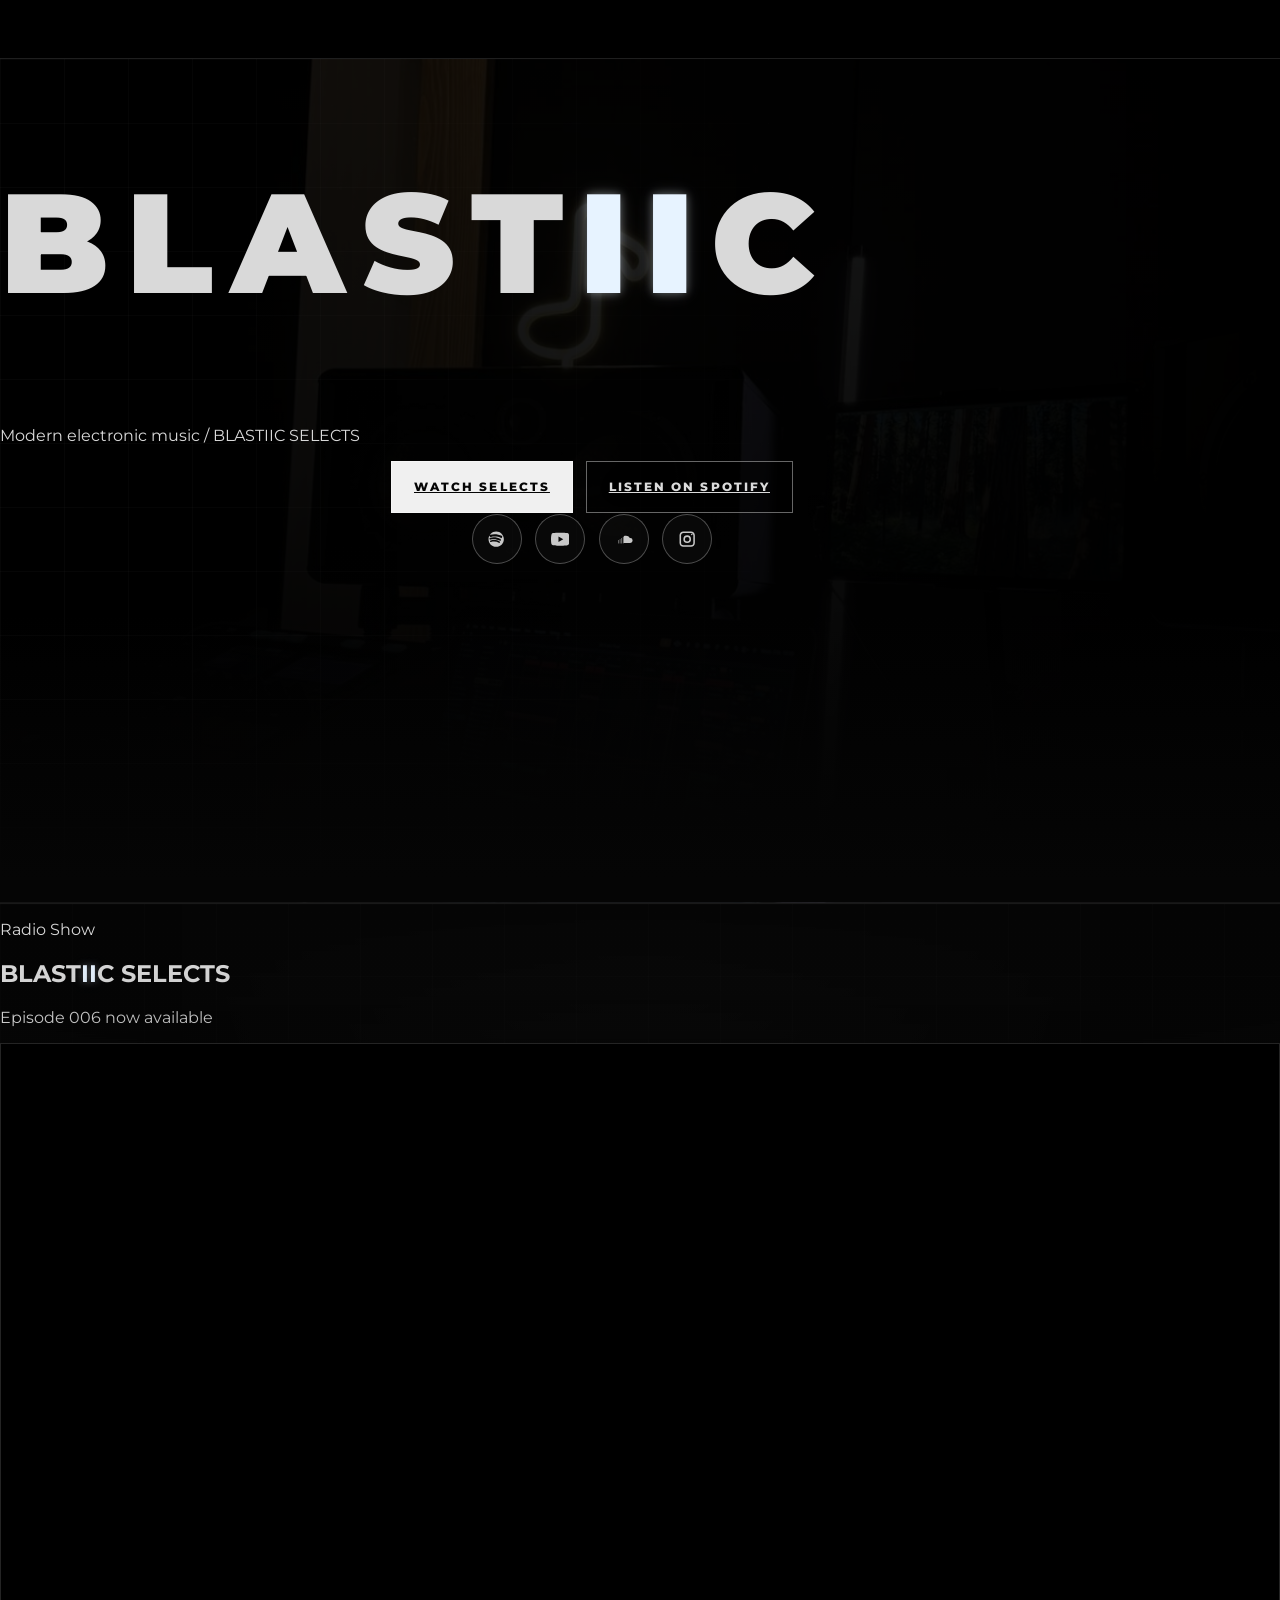
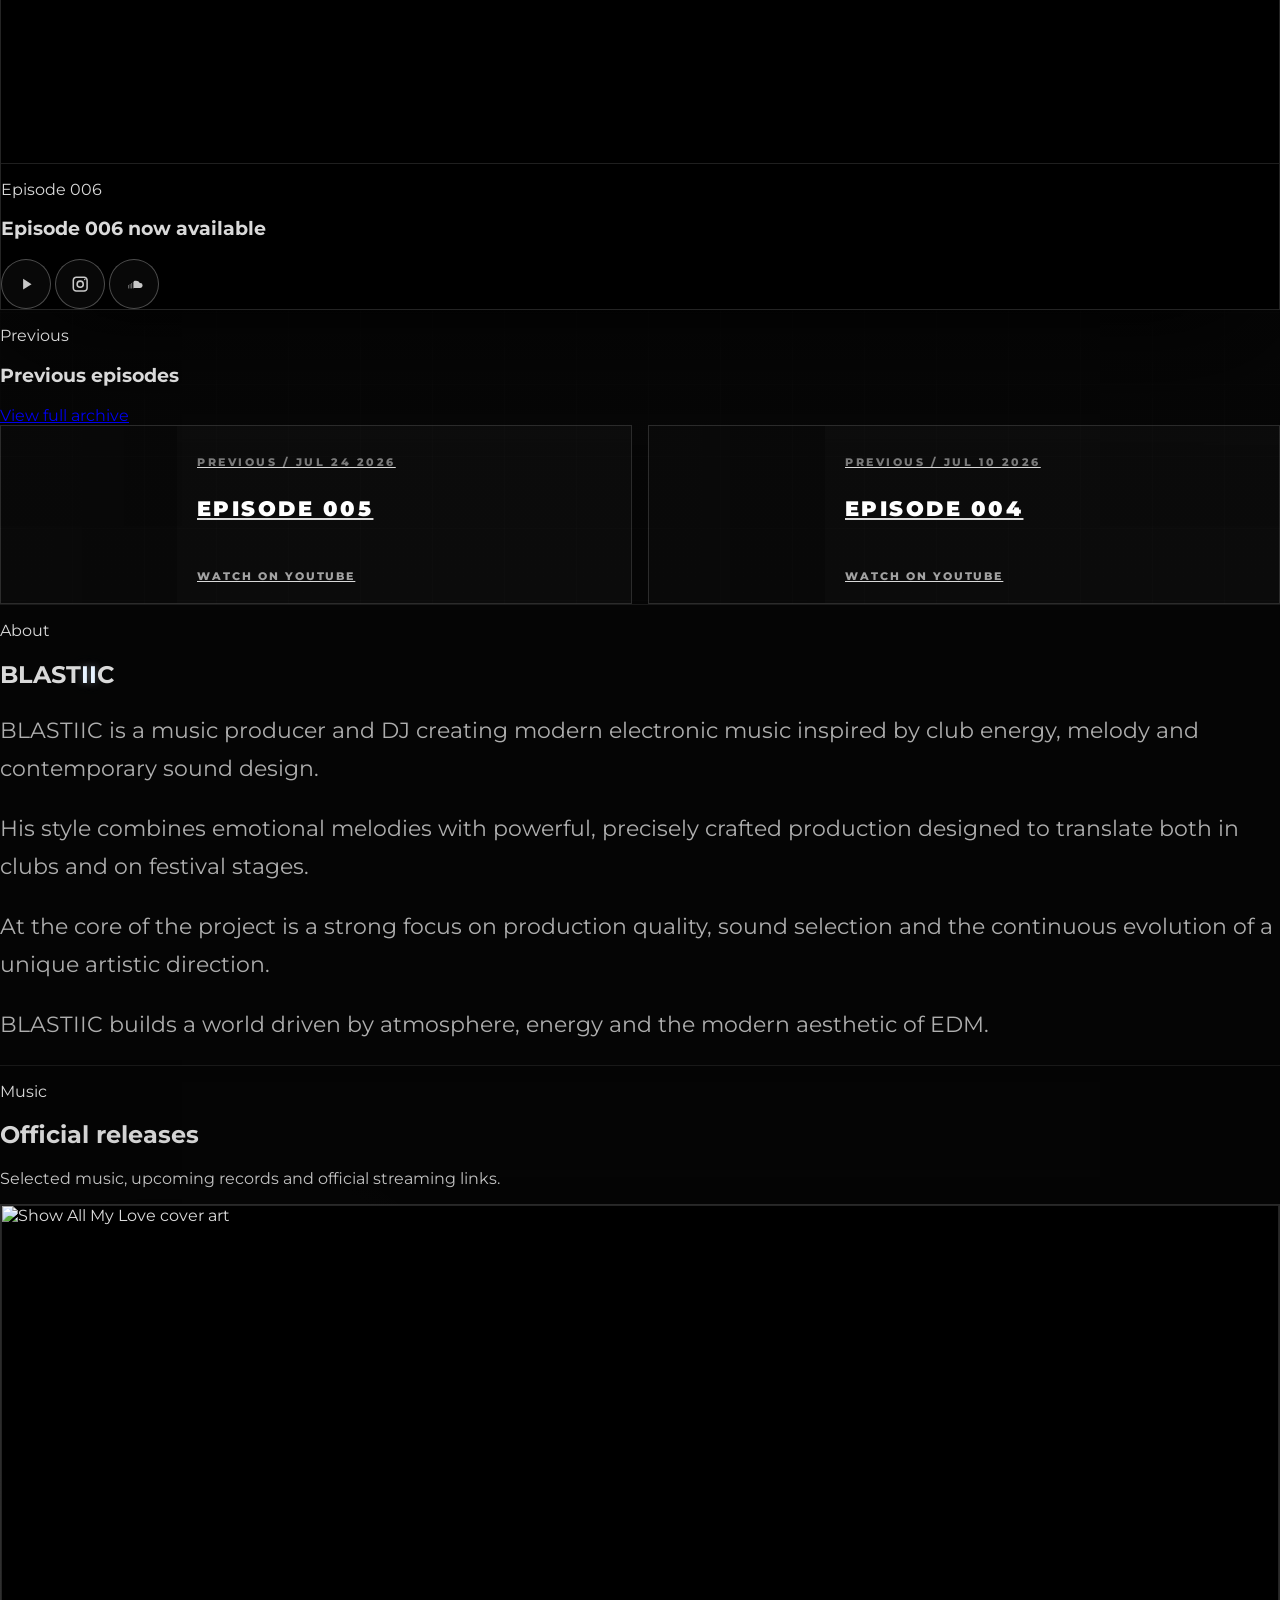
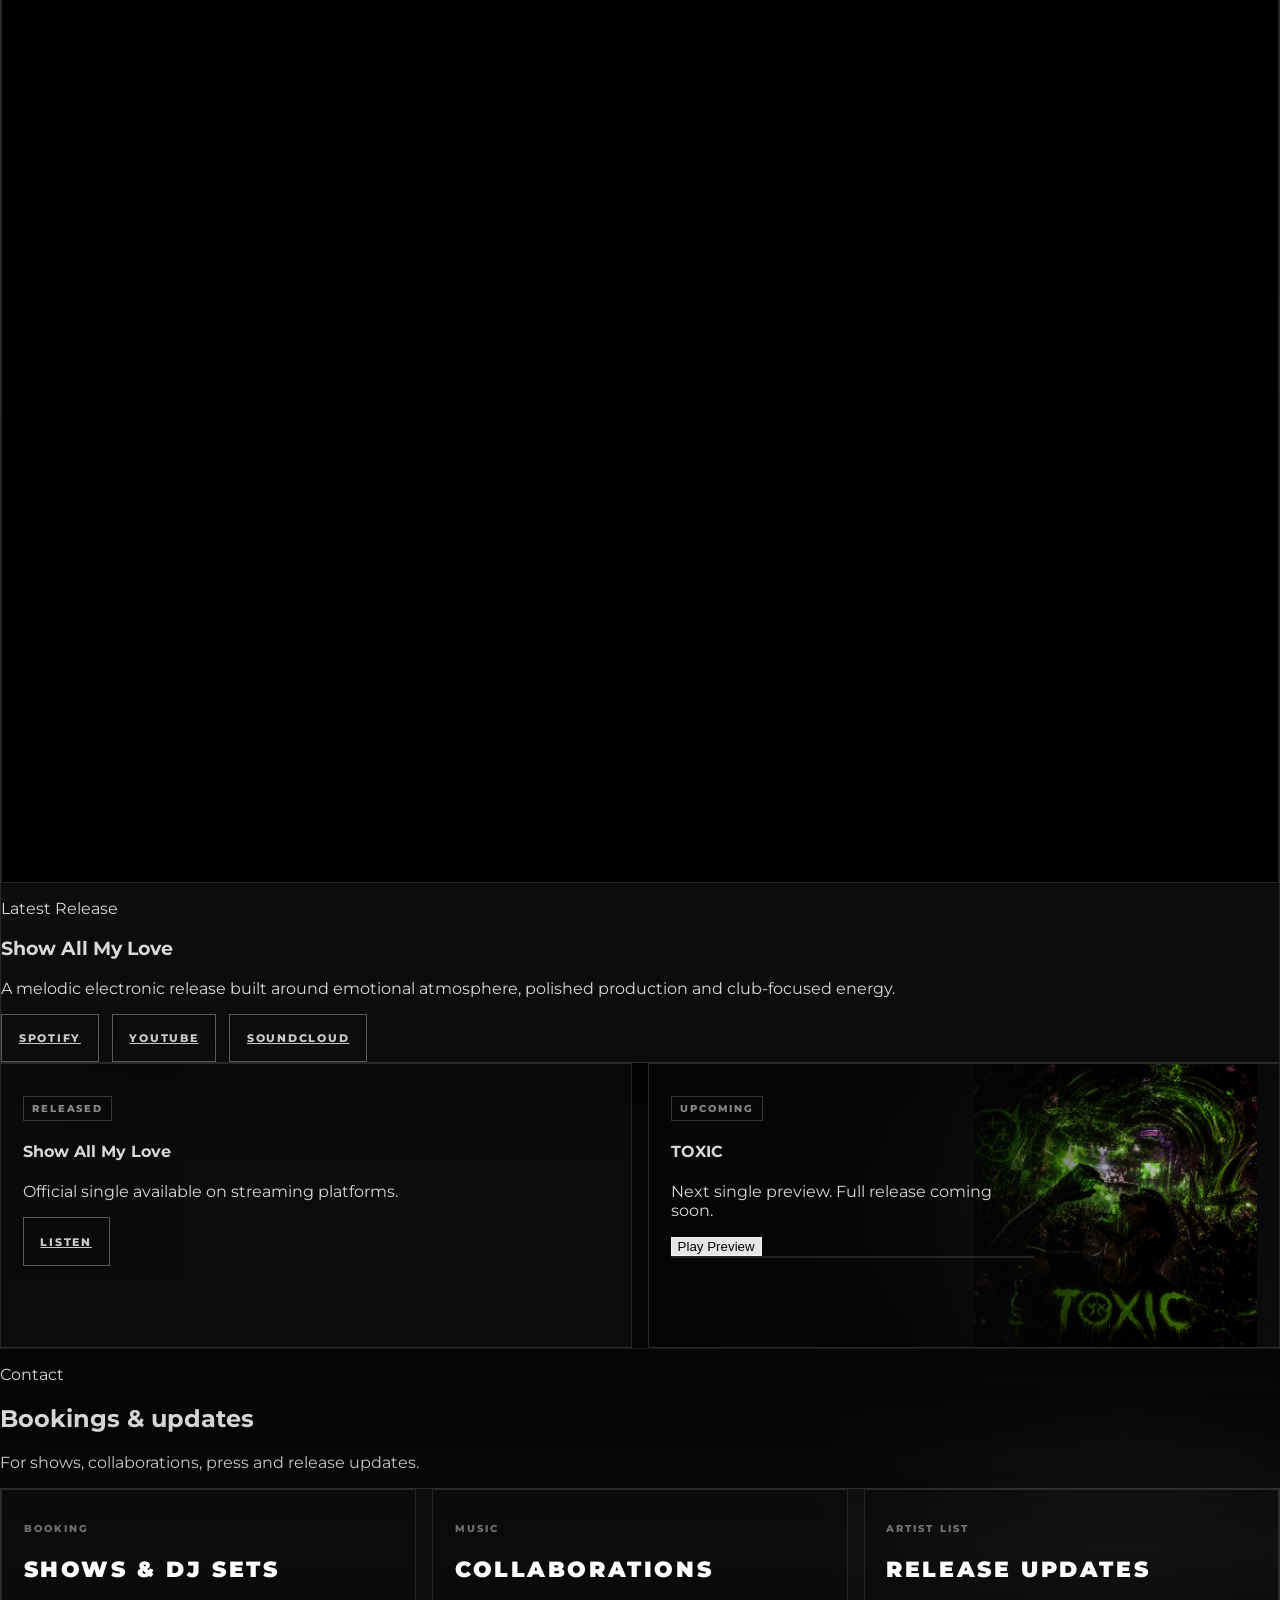
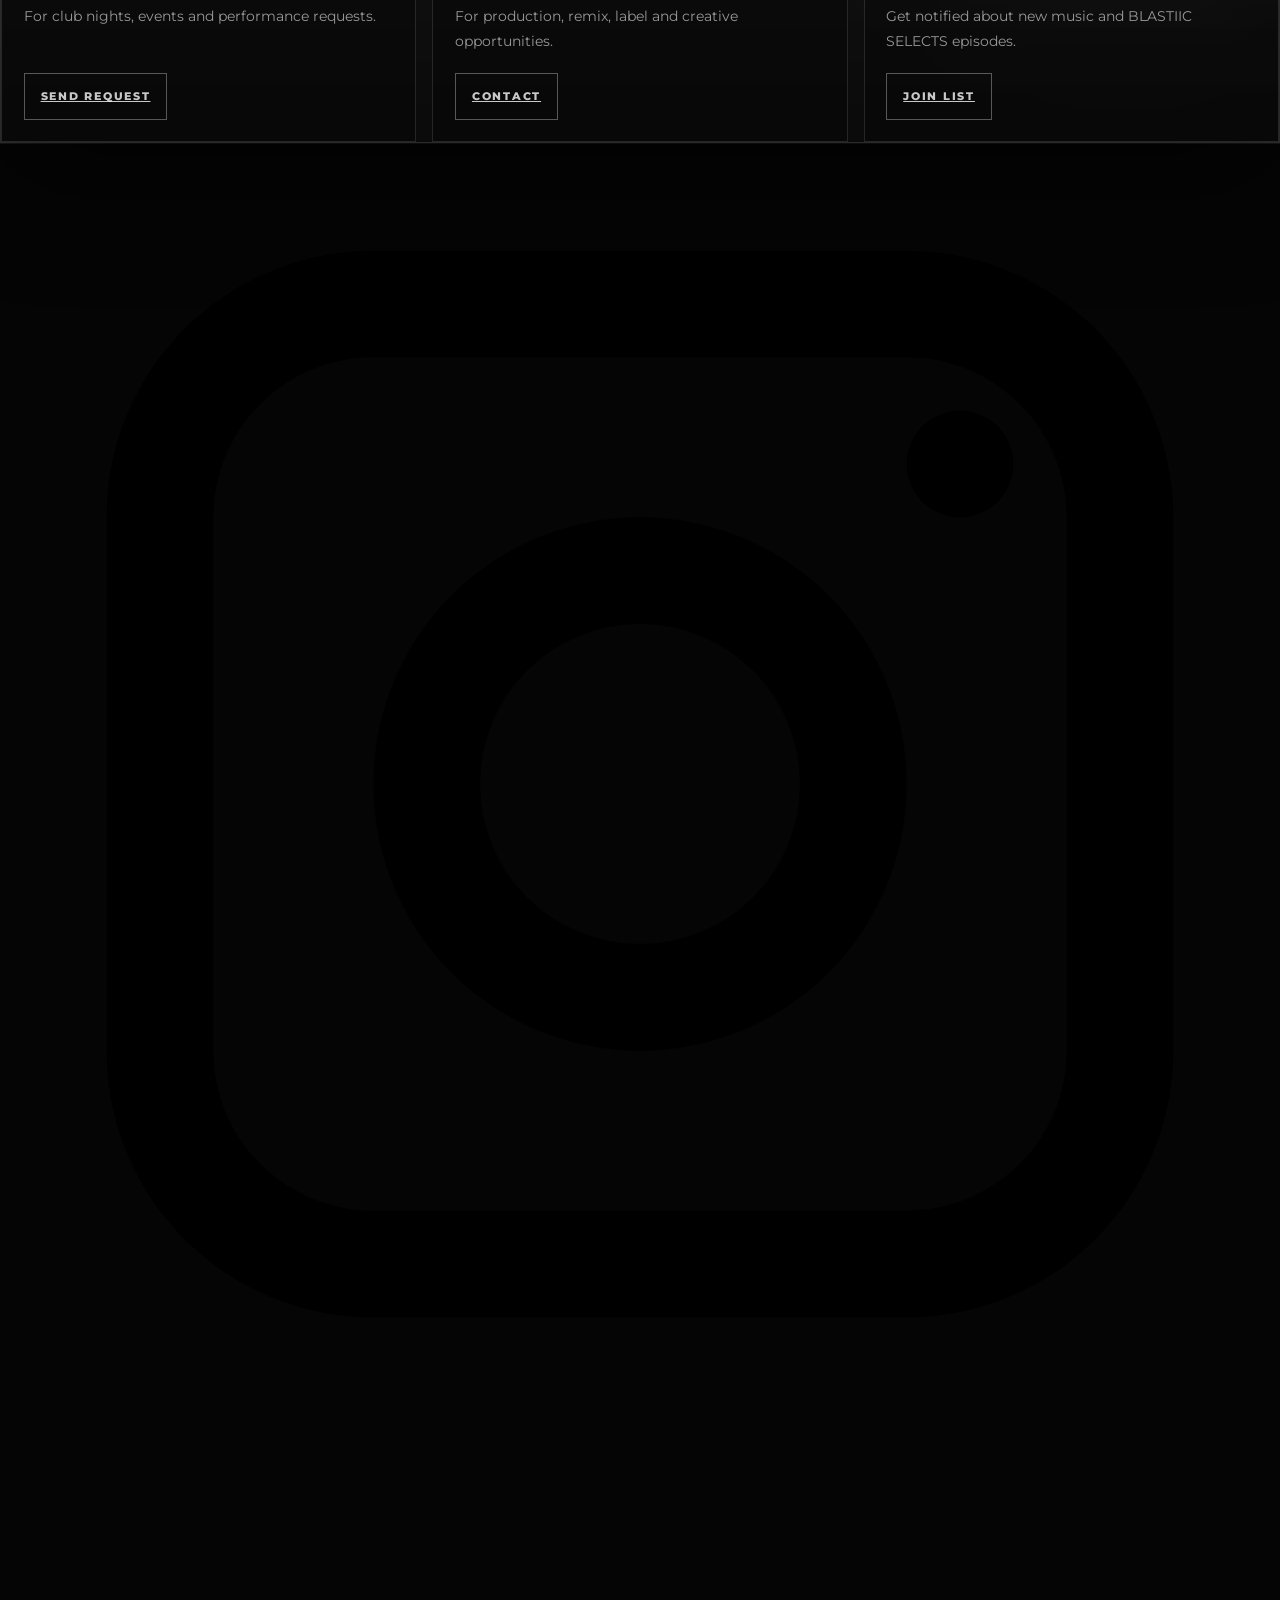
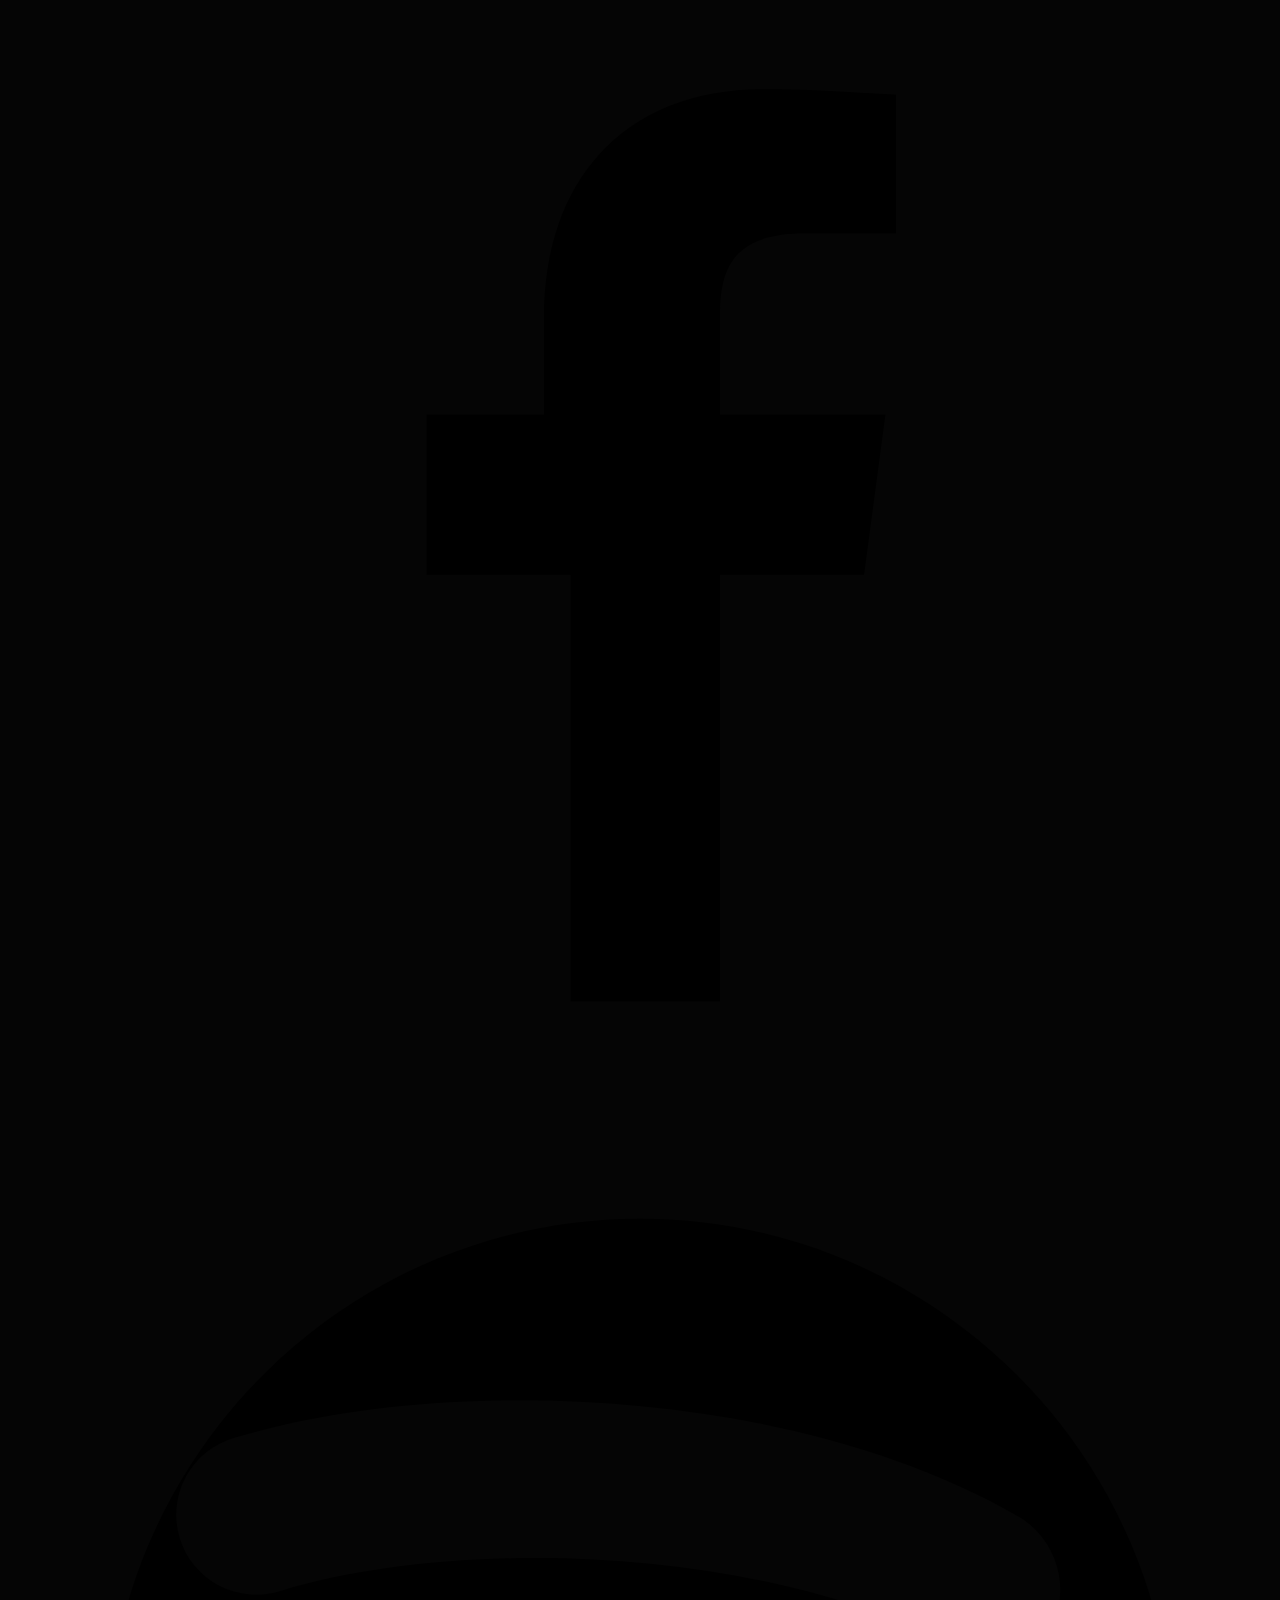
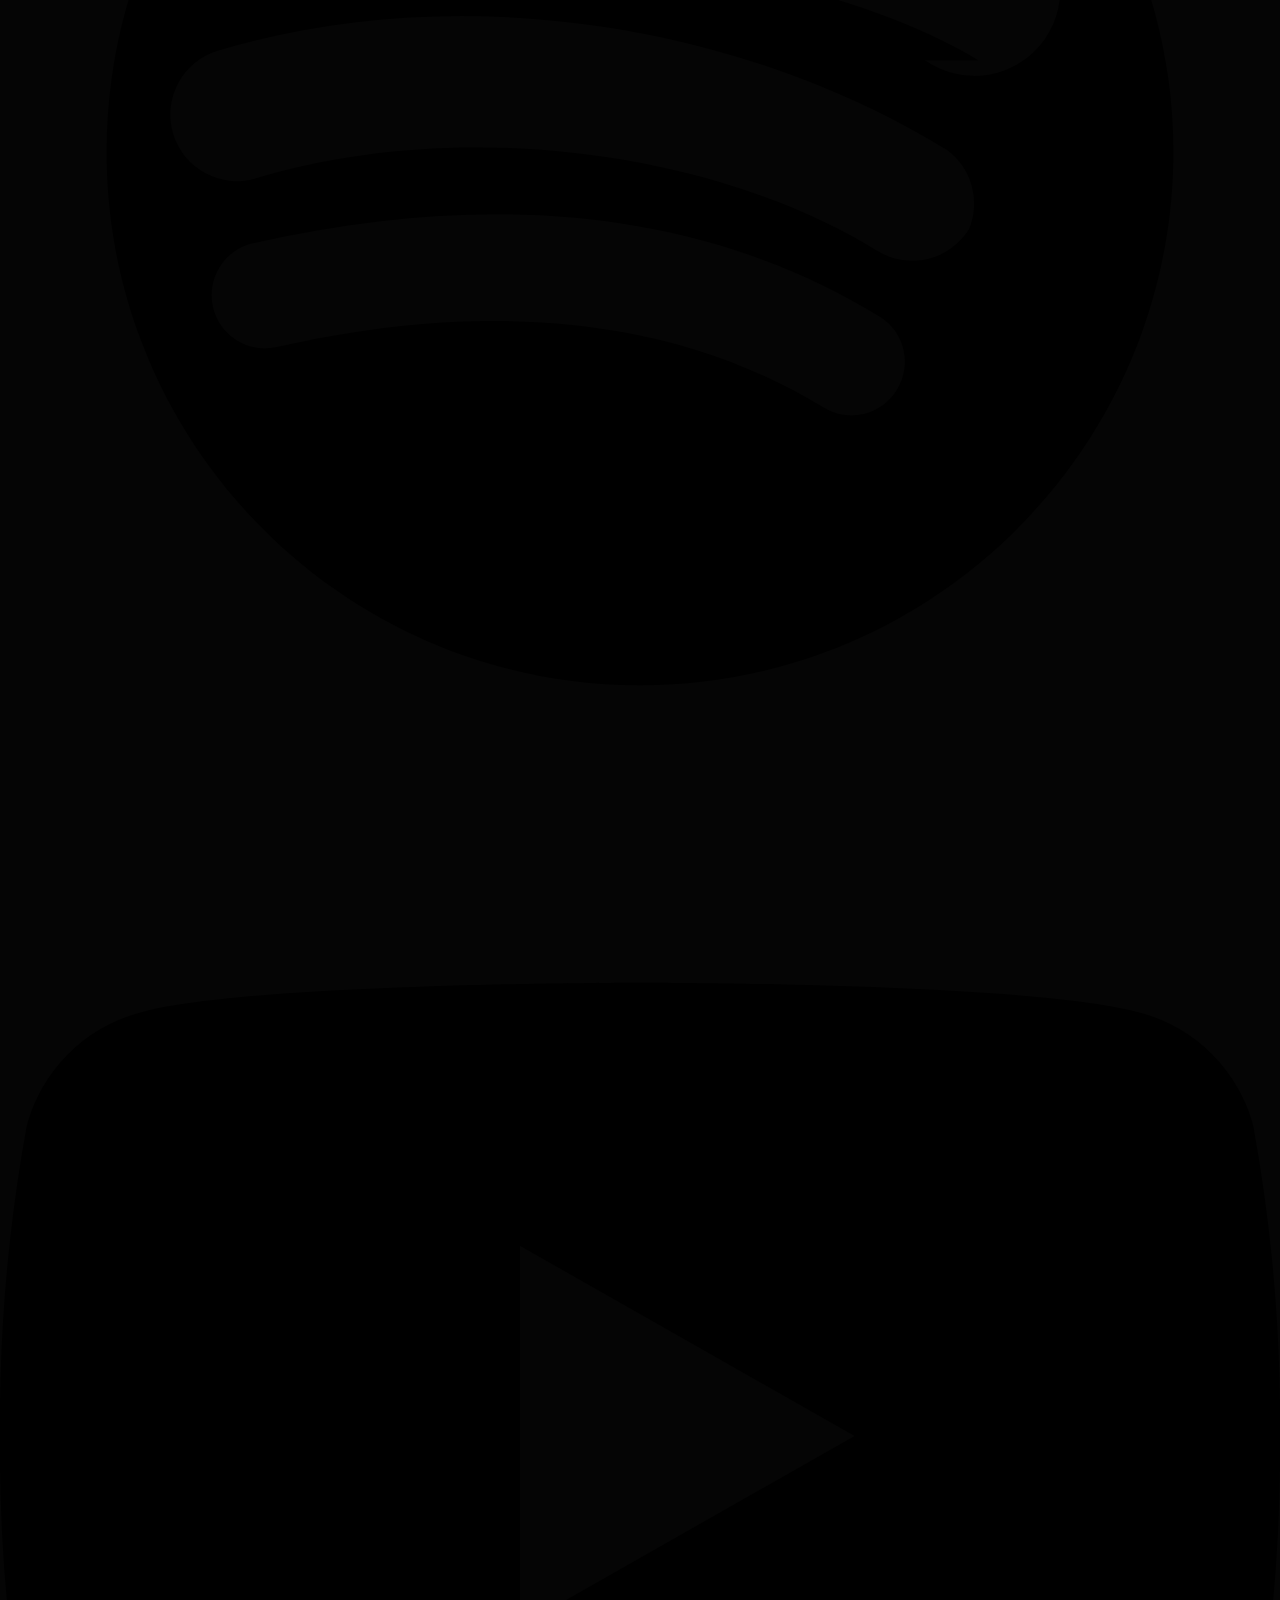
==== commit 1509caa8: "Limit homepage to two previous episodes" ====
--- a/index.html
+++ b/index.html
@@ -906,24 +906,13 @@
           <div data-aos="fade-up" data-aos-duration="900" data-aos-delay="180" class="mx-auto mt-8 max-w-6xl">
             <div class="mb-4 flex items-end justify-between gap-4">
               <div>
-                <p class="text-[11px] font-semibold uppercase tracking-[0.28em] text-white/42">Archive</p>
-                <h3 class="mt-2 text-xl font-black uppercase tracking-[0.14em] text-white md:text-2xl">BLASTIIC SELECTS episodes</h3>
+                <p class="text-[11px] font-semibold uppercase tracking-[0.28em] text-white/42">Previous</p>
+                <h3 class="mt-2 text-xl font-black uppercase tracking-[0.14em] text-white md:text-2xl">Previous episodes</h3>
               </div>
-              <a href="https://www.youtube.com/channel/UCkW0Qg98-JCEIg1cCUazvpg" class="hidden text-[11px] font-bold uppercase tracking-[0.2em] text-white/55 transition hover:text-white sm:inline-flex">YouTube channel</a>
+              <a href="selects.html" class="hidden text-[11px] font-bold uppercase tracking-[0.2em] text-white/55 transition hover:text-white sm:inline-flex">View full archive</a>
             </div>
 
             <div class="episode-grid">
-              <a href="https://youtu.be/XbtTwWTF2qQ" class="episode-card" aria-label="Watch BLASTIIC SELECTS Episode 006">
-                <div class="episode-thumb" style="background-image: linear-gradient(90deg, rgba(0,0,0,0.18), rgba(0,0,0,0.28)), url('https://i.ytimg.com/vi/XbtTwWTF2qQ/hqdefault.jpg');"></div>
-                <div class="episode-content">
-                  <div>
-                    <p class="episode-tag">Latest / Aug 7 2026</p>
-                    <h4 class="episode-title">Episode 006</h4>
-                  </div>
-                  <span class="episode-link-label">Watch on YouTube</span>
-                </div>
-              </a>
-
               <a href="https://youtu.be/WQvhZC213w0" class="episode-card" aria-label="Watch BLASTIIC SELECTS Episode 005">
                 <div class="episode-thumb" style="background-image: linear-gradient(90deg, rgba(0,0,0,0.18), rgba(0,0,0,0.28)), url('https://i.ytimg.com/vi/WQvhZC213w0/hqdefault.jpg');"></div>
                 <div class="episode-content">
@@ -941,39 +930,6 @@
                   <div>
                     <p class="episode-tag">Previous / Jul 10 2026</p>
                     <h4 class="episode-title">Episode 004</h4>
-                  </div>
-                  <span class="episode-link-label">Watch on YouTube</span>
-                </div>
-              </a>
-
-              <a href="https://youtu.be/loLJL9NUu8o" class="episode-card" aria-label="Watch BLASTIIC SELECTS Episode 003">
-                <div class="episode-thumb" style="background-image: linear-gradient(90deg, rgba(0,0,0,0.18), rgba(0,0,0,0.28)), url('https://i.ytimg.com/vi/loLJL9NUu8o/hqdefault.jpg');"></div>
-                <div class="episode-content">
-                  <div>
-                    <p class="episode-tag">Previous / Jun 28 2026</p>
-                    <h4 class="episode-title">Episode 003</h4>
-                  </div>
-                  <span class="episode-link-label">Watch on YouTube</span>
-                </div>
-              </a>
-
-              <a href="https://youtu.be/8amL9R9AVE4" class="episode-card" aria-label="Watch BLASTIIC SELECTS Episode 002">
-                <div class="episode-thumb" style="background-image: linear-gradient(90deg, rgba(0,0,0,0.18), rgba(0,0,0,0.28)), url('https://i.ytimg.com/vi/8amL9R9AVE4/hqdefault.jpg');"></div>
-                <div class="episode-content">
-                  <div>
-                    <p class="episode-tag">Previous / Jun 12 2026</p>
-                    <h4 class="episode-title">Episode 002</h4>
-                  </div>
-                  <span class="episode-link-label">Watch on YouTube</span>
-                </div>
-              </a>
-
-              <a href="https://youtu.be/bgxs9UUdsec" class="episode-card" aria-label="Watch BLASTIIC SELECTS Episode 001">
-                <div class="episode-thumb" style="background-image: linear-gradient(90deg, rgba(0,0,0,0.18), rgba(0,0,0,0.28)), url('assets/radio/blastiic-selects-001-cover.png');"></div>
-                <div class="episode-content">
-                  <div>
-                    <p class="episode-tag">Previous / May 29 2026</p>
-                    <h4 class="episode-title">Episode 001</h4>
                   </div>
                   <span class="episode-link-label">Watch on YouTube</span>
                 </div>
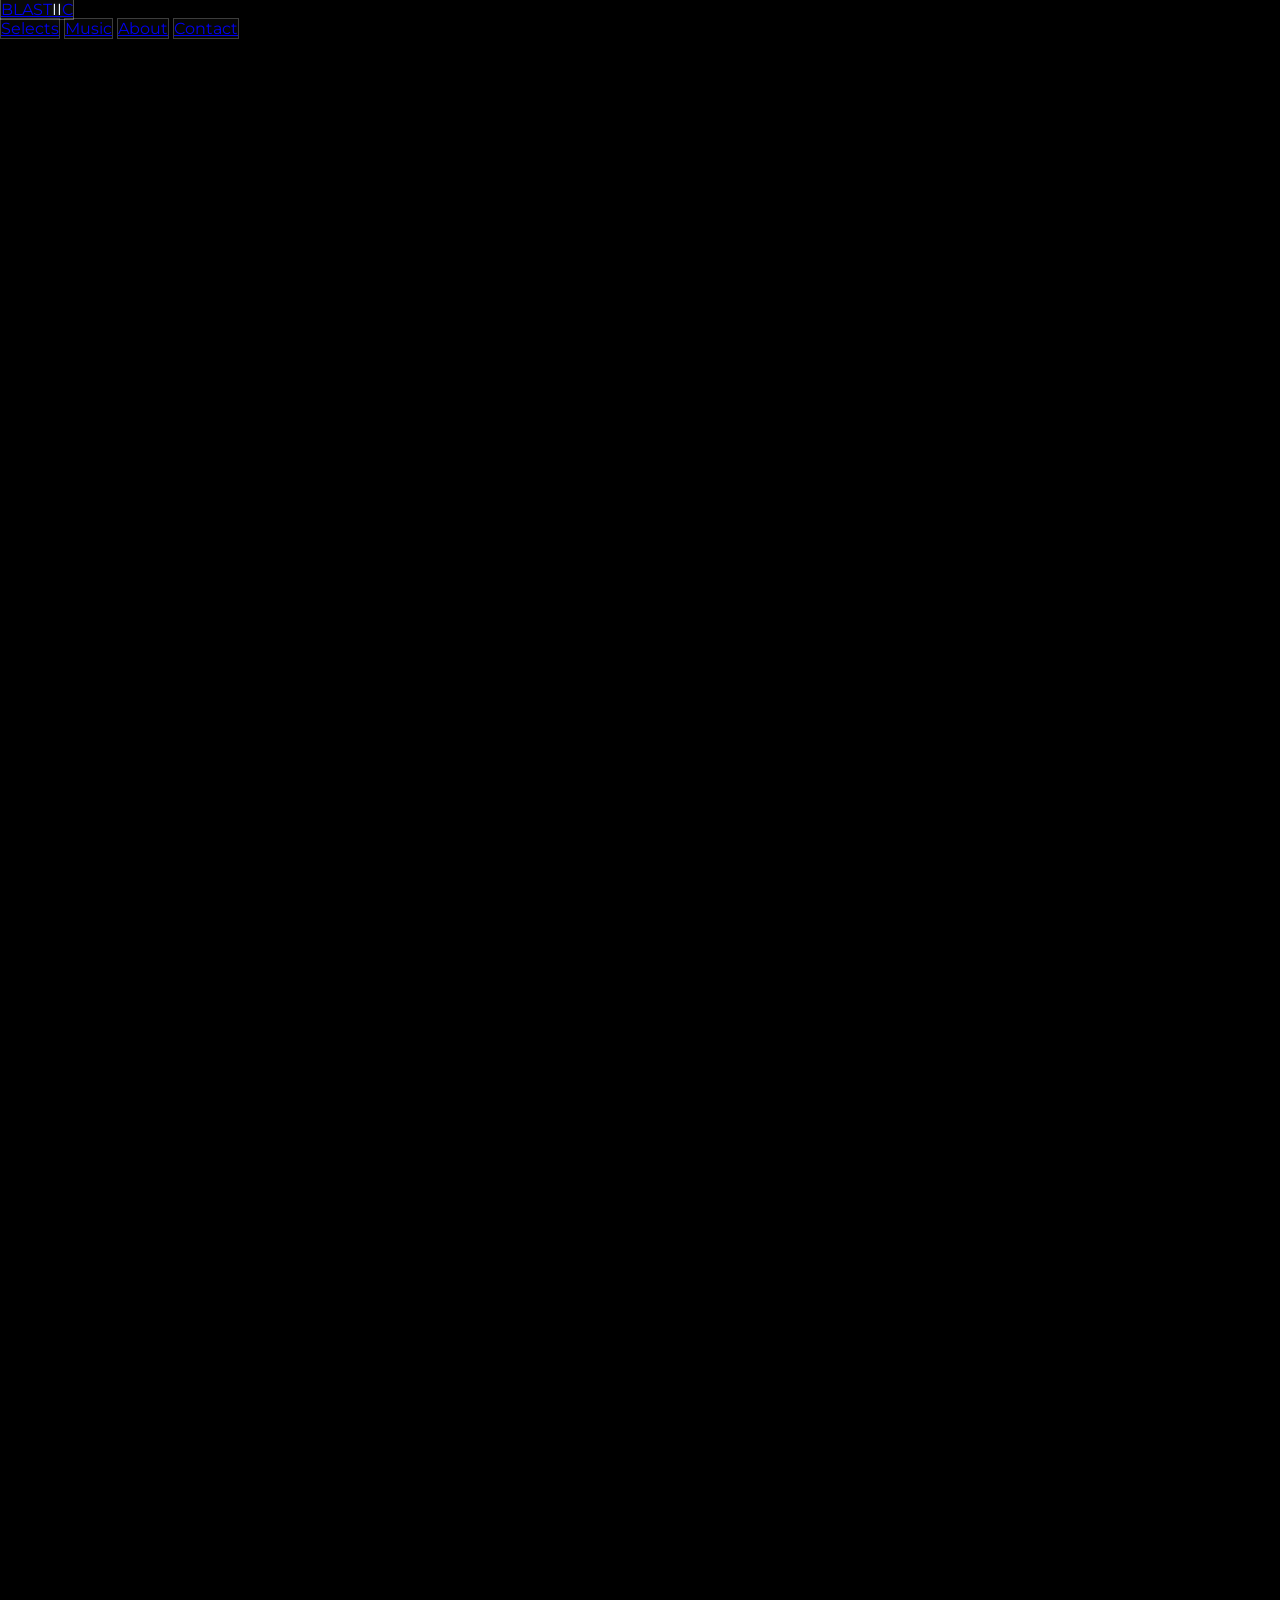
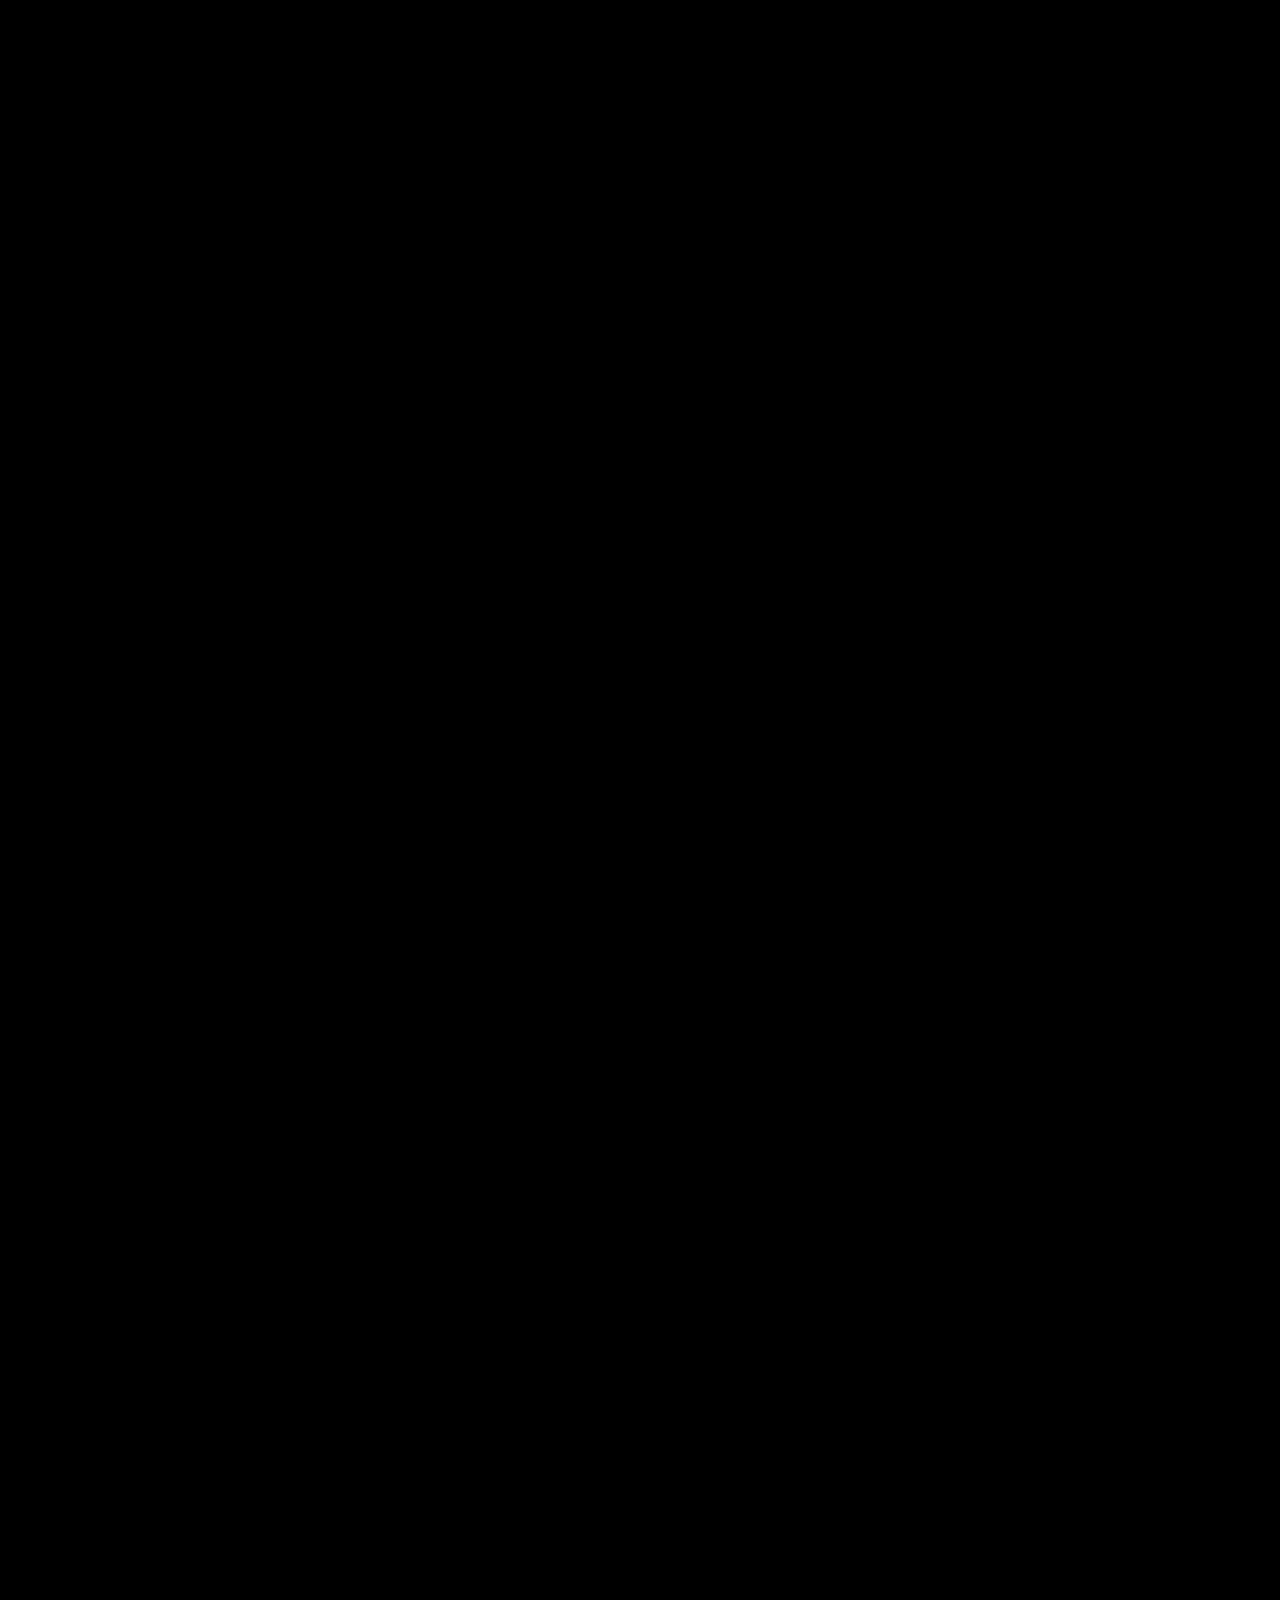
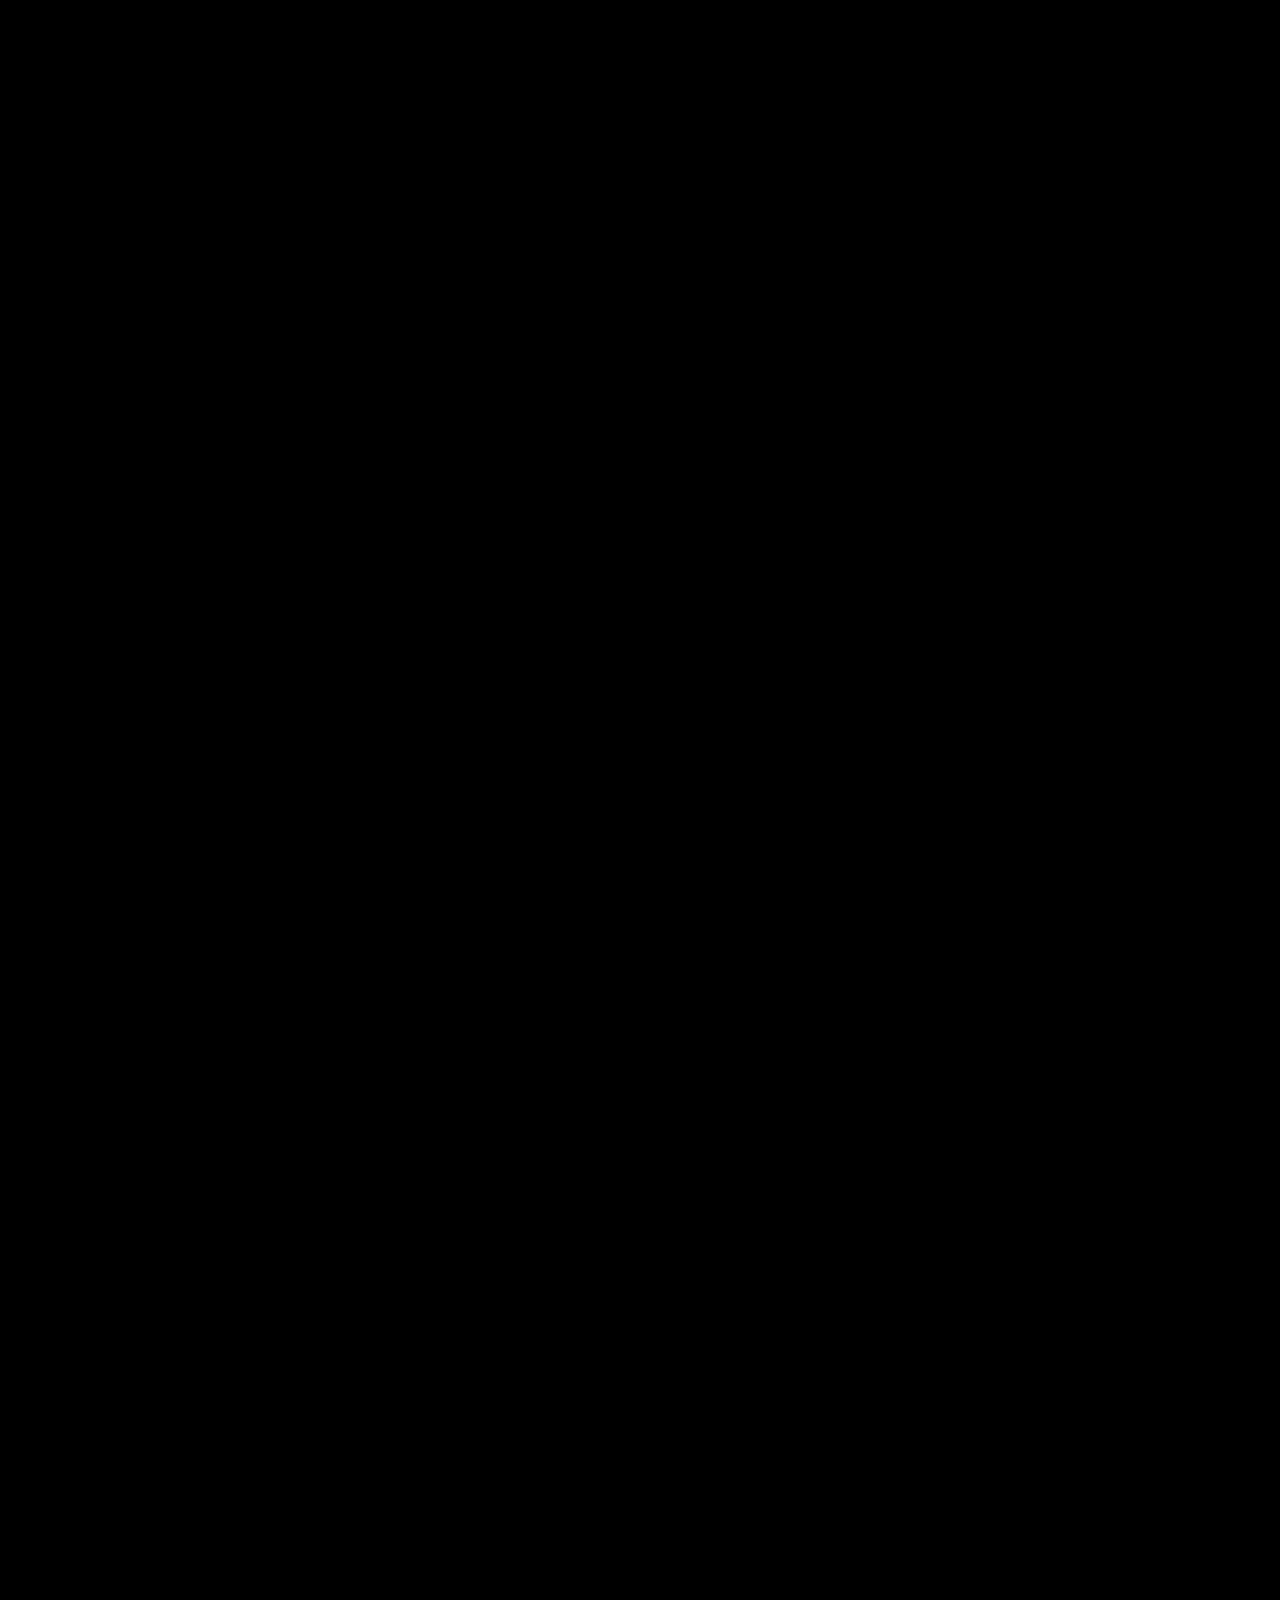
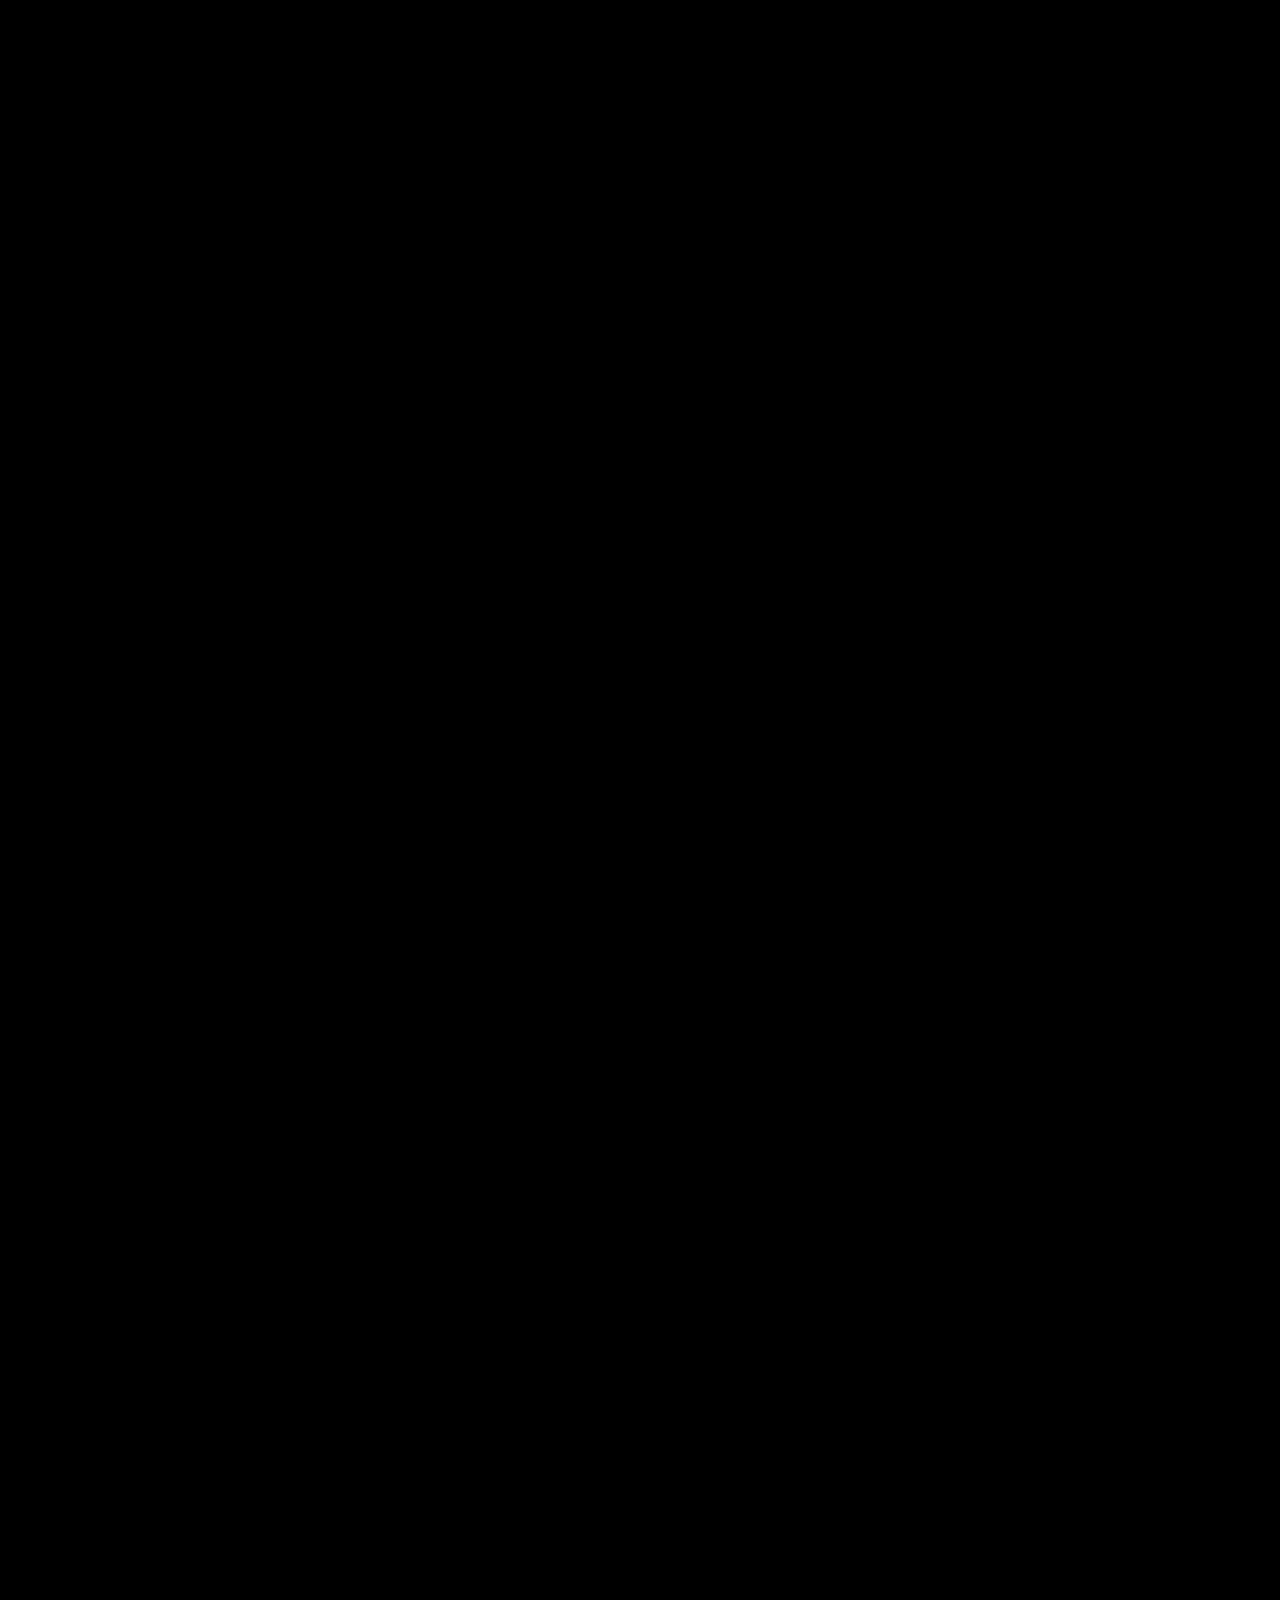
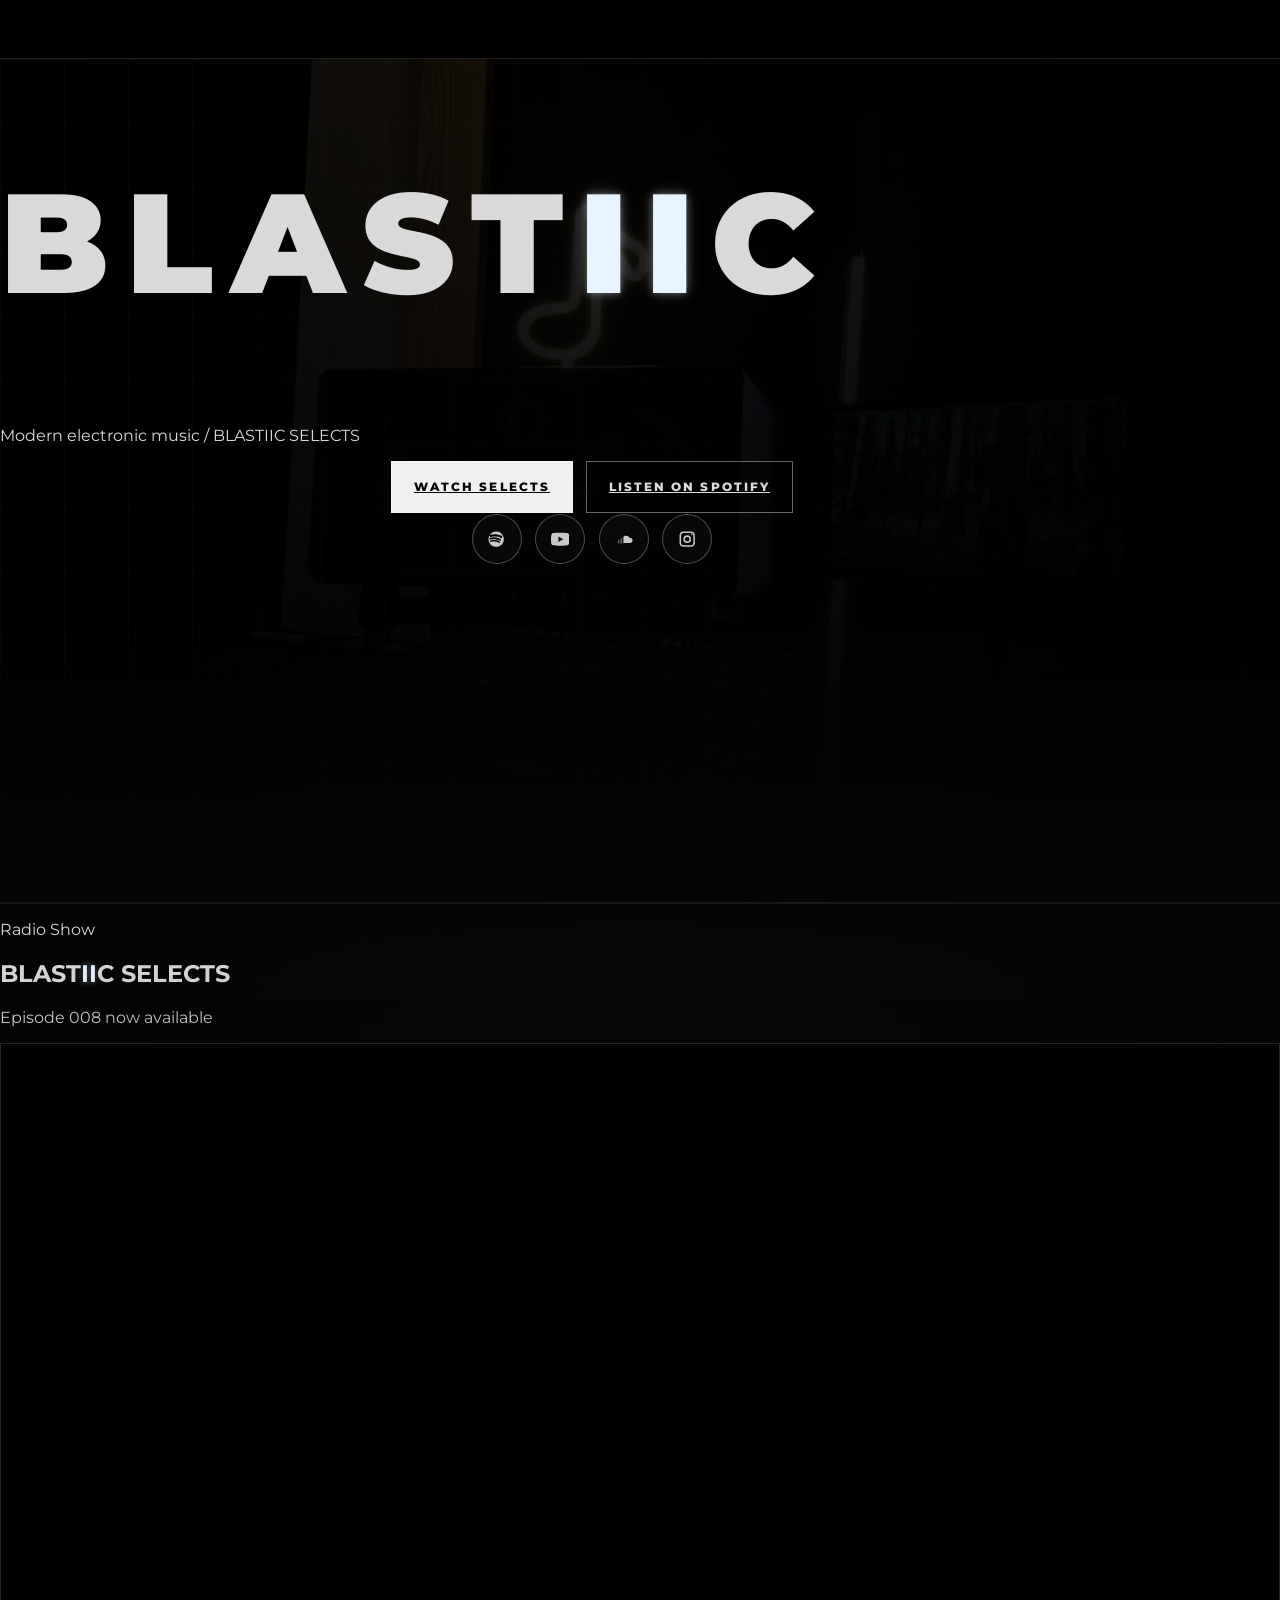
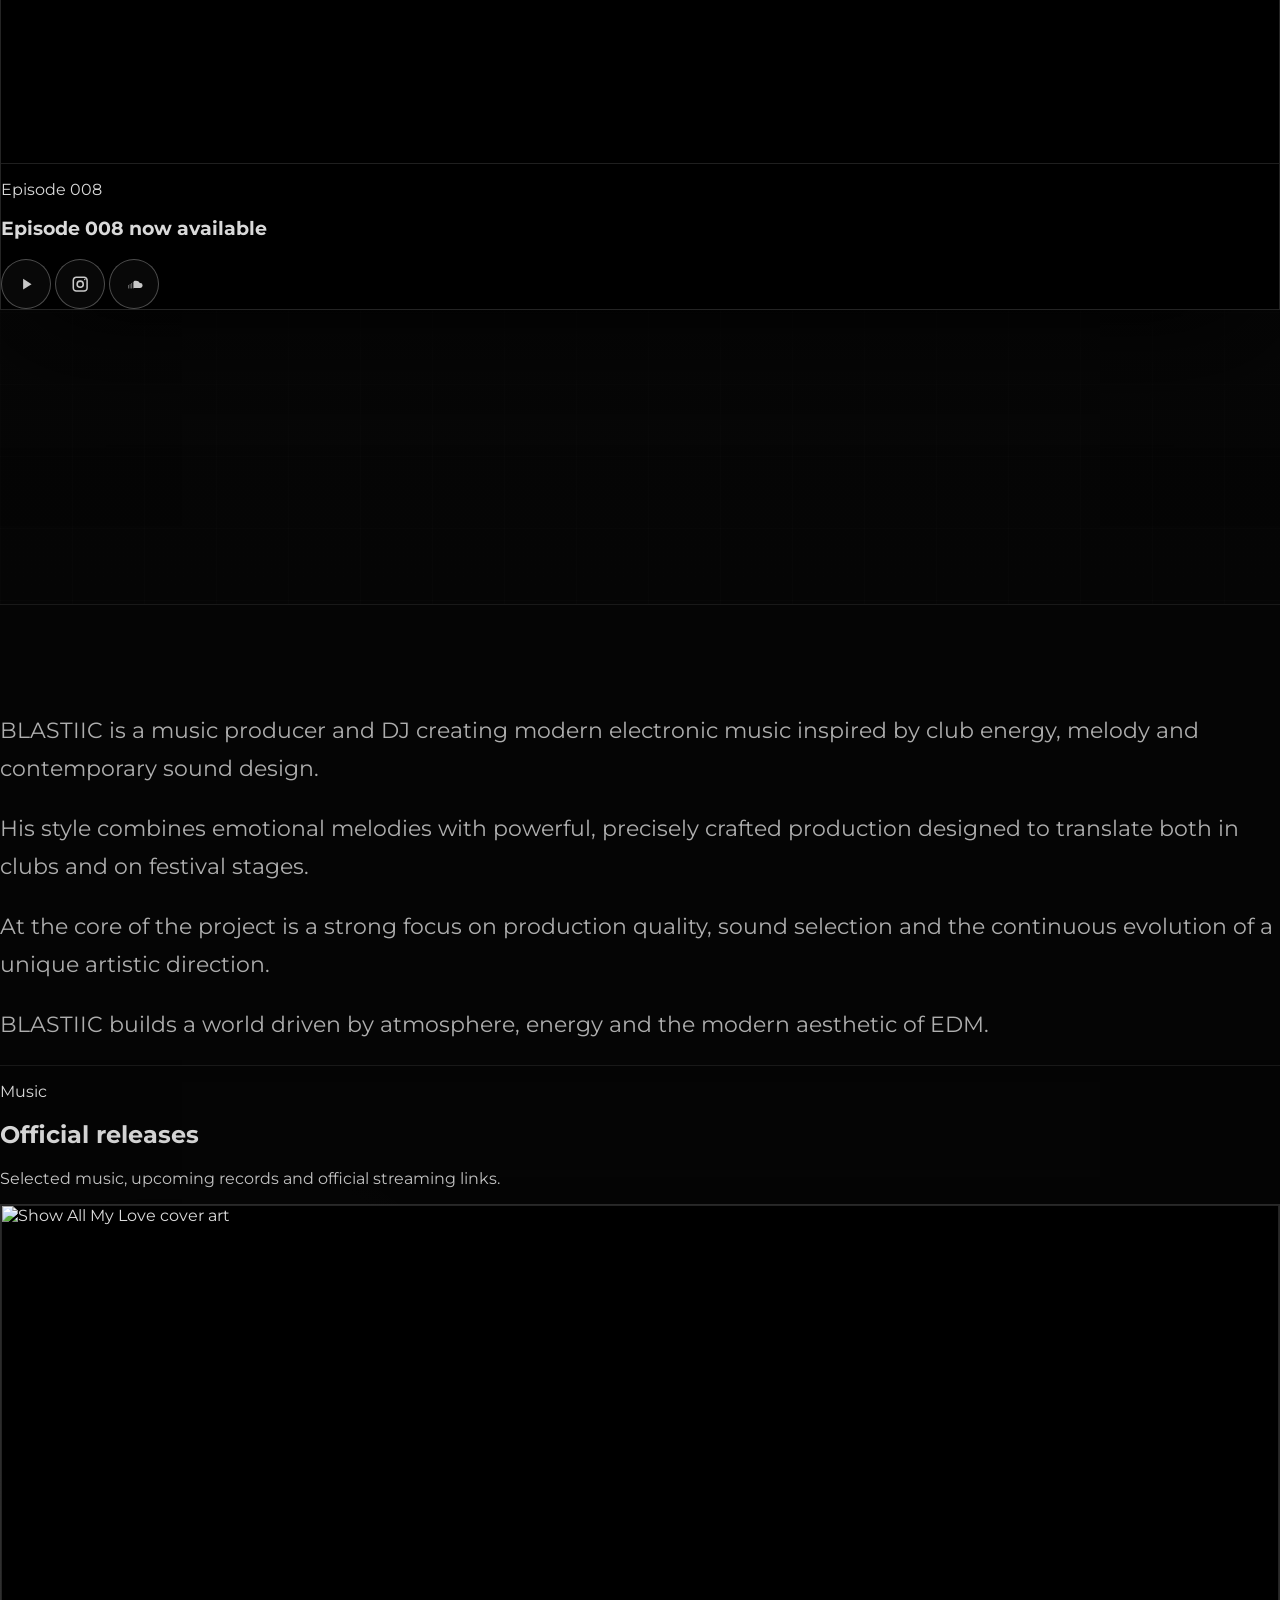
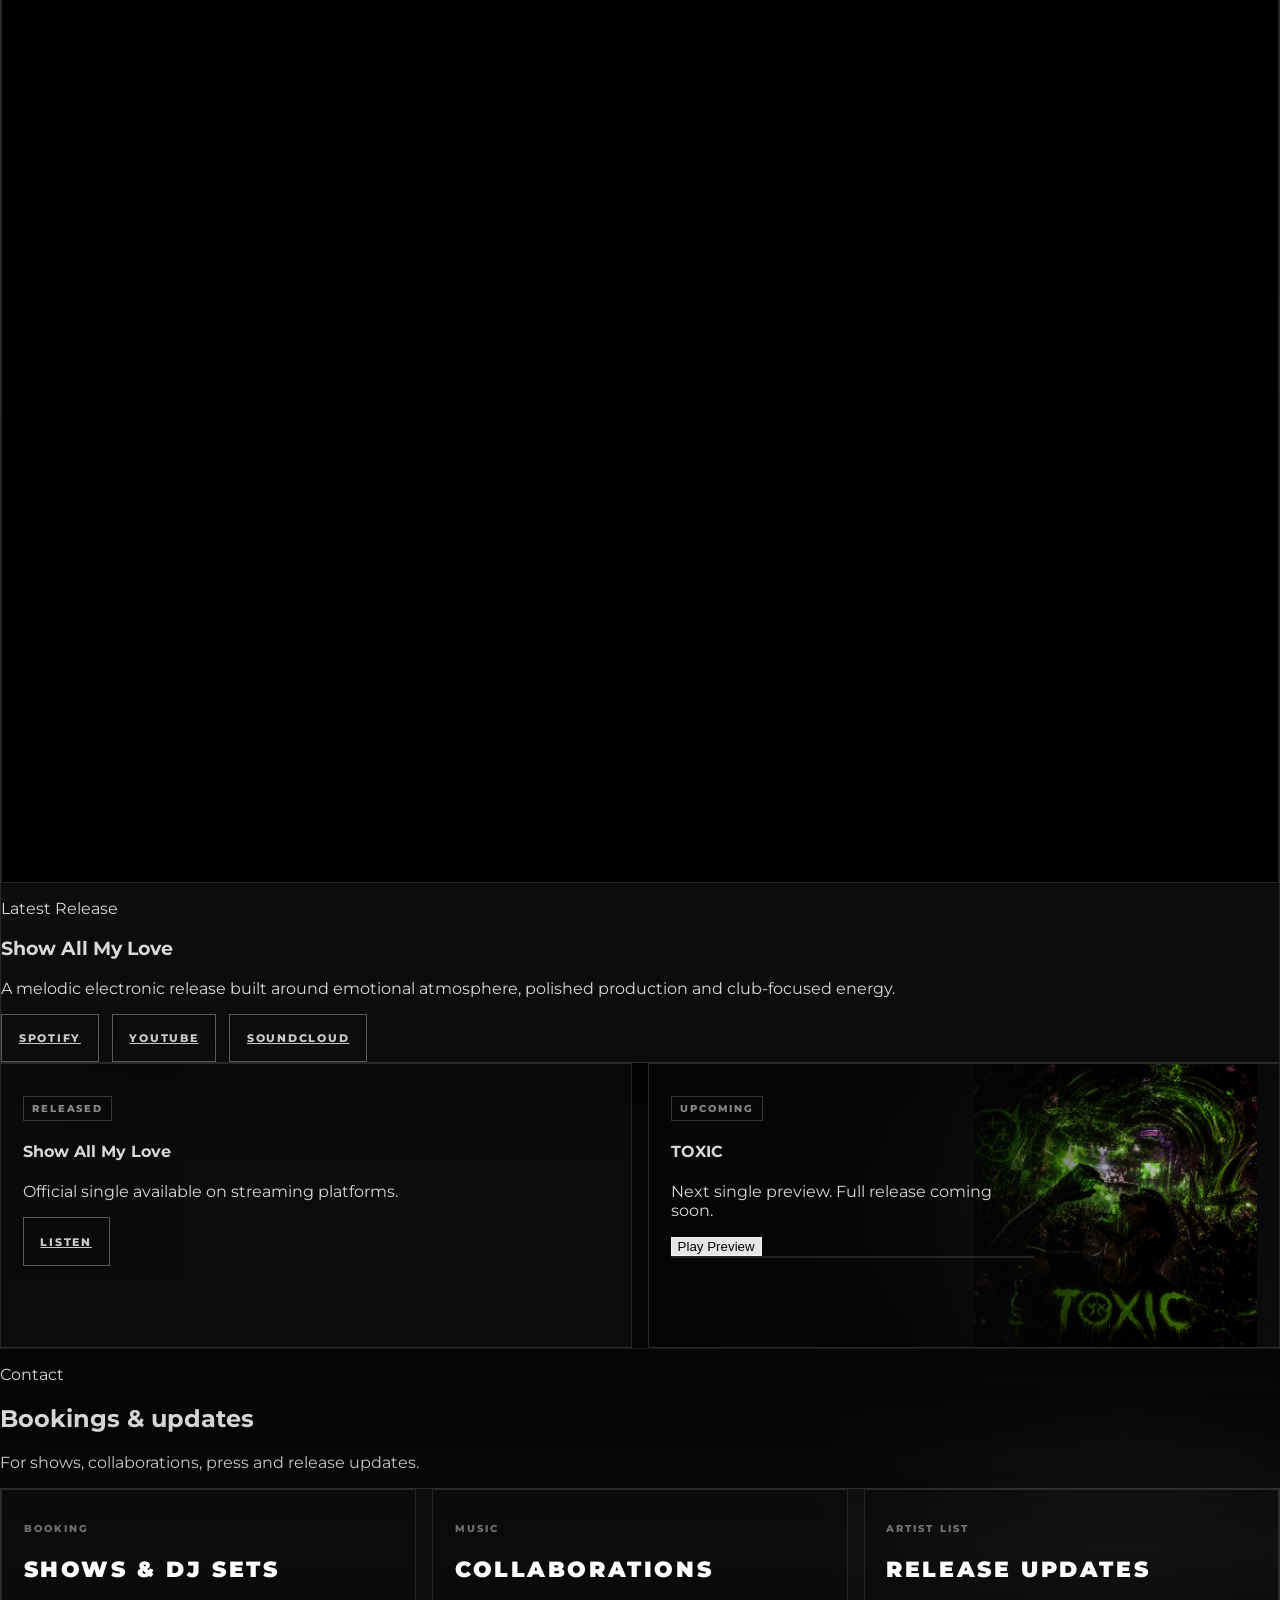
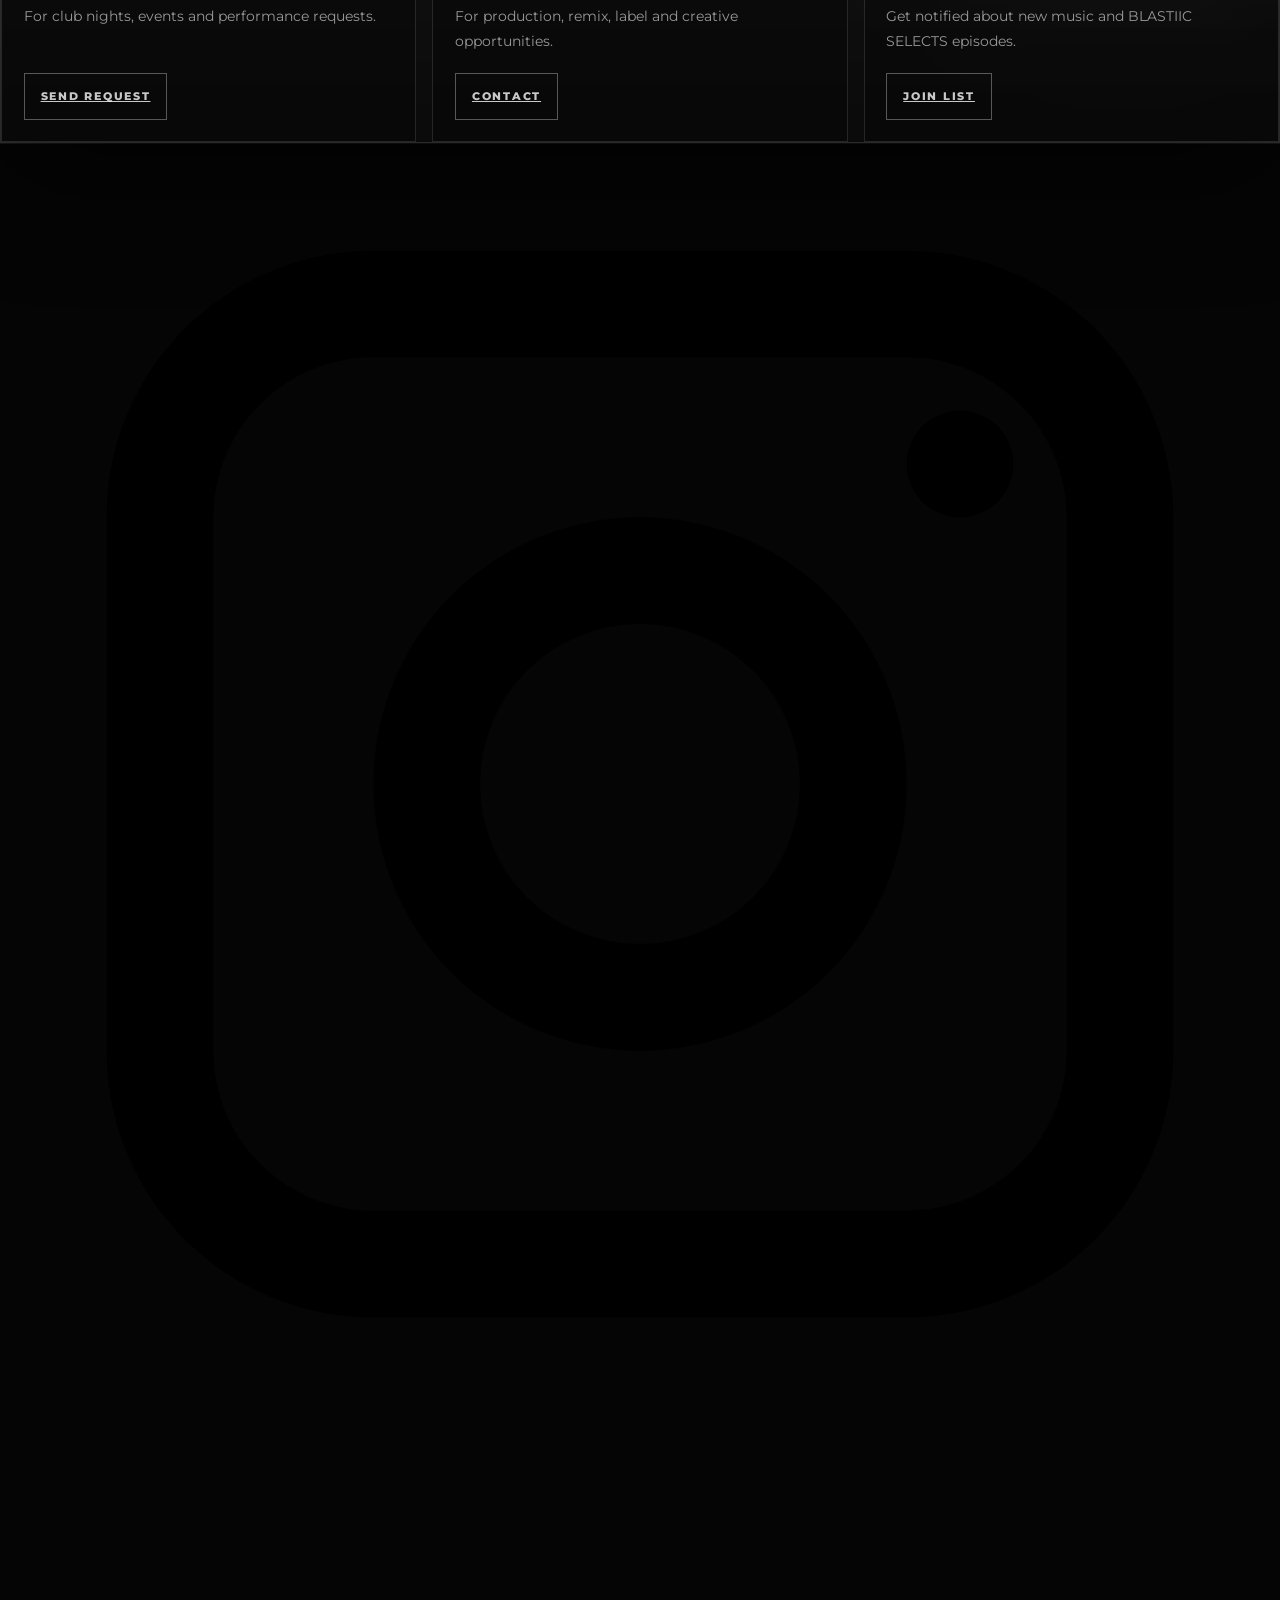
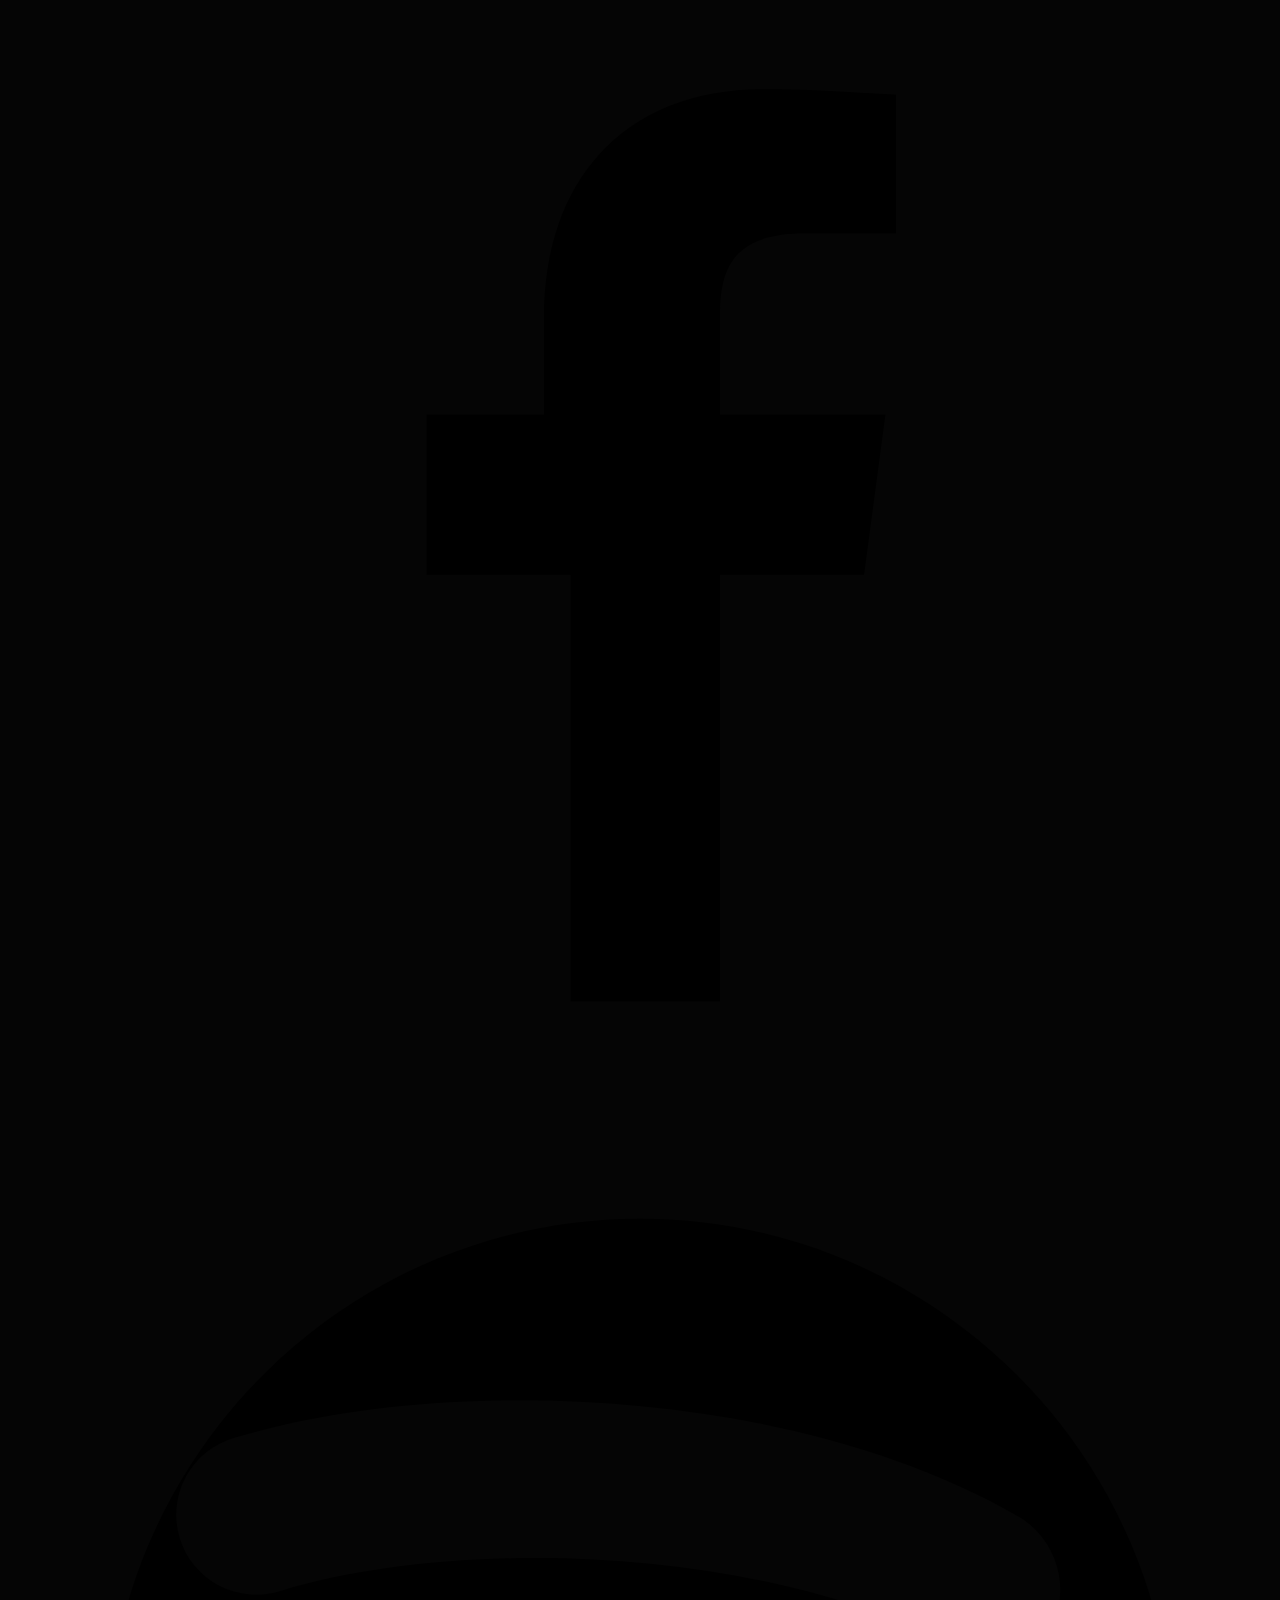
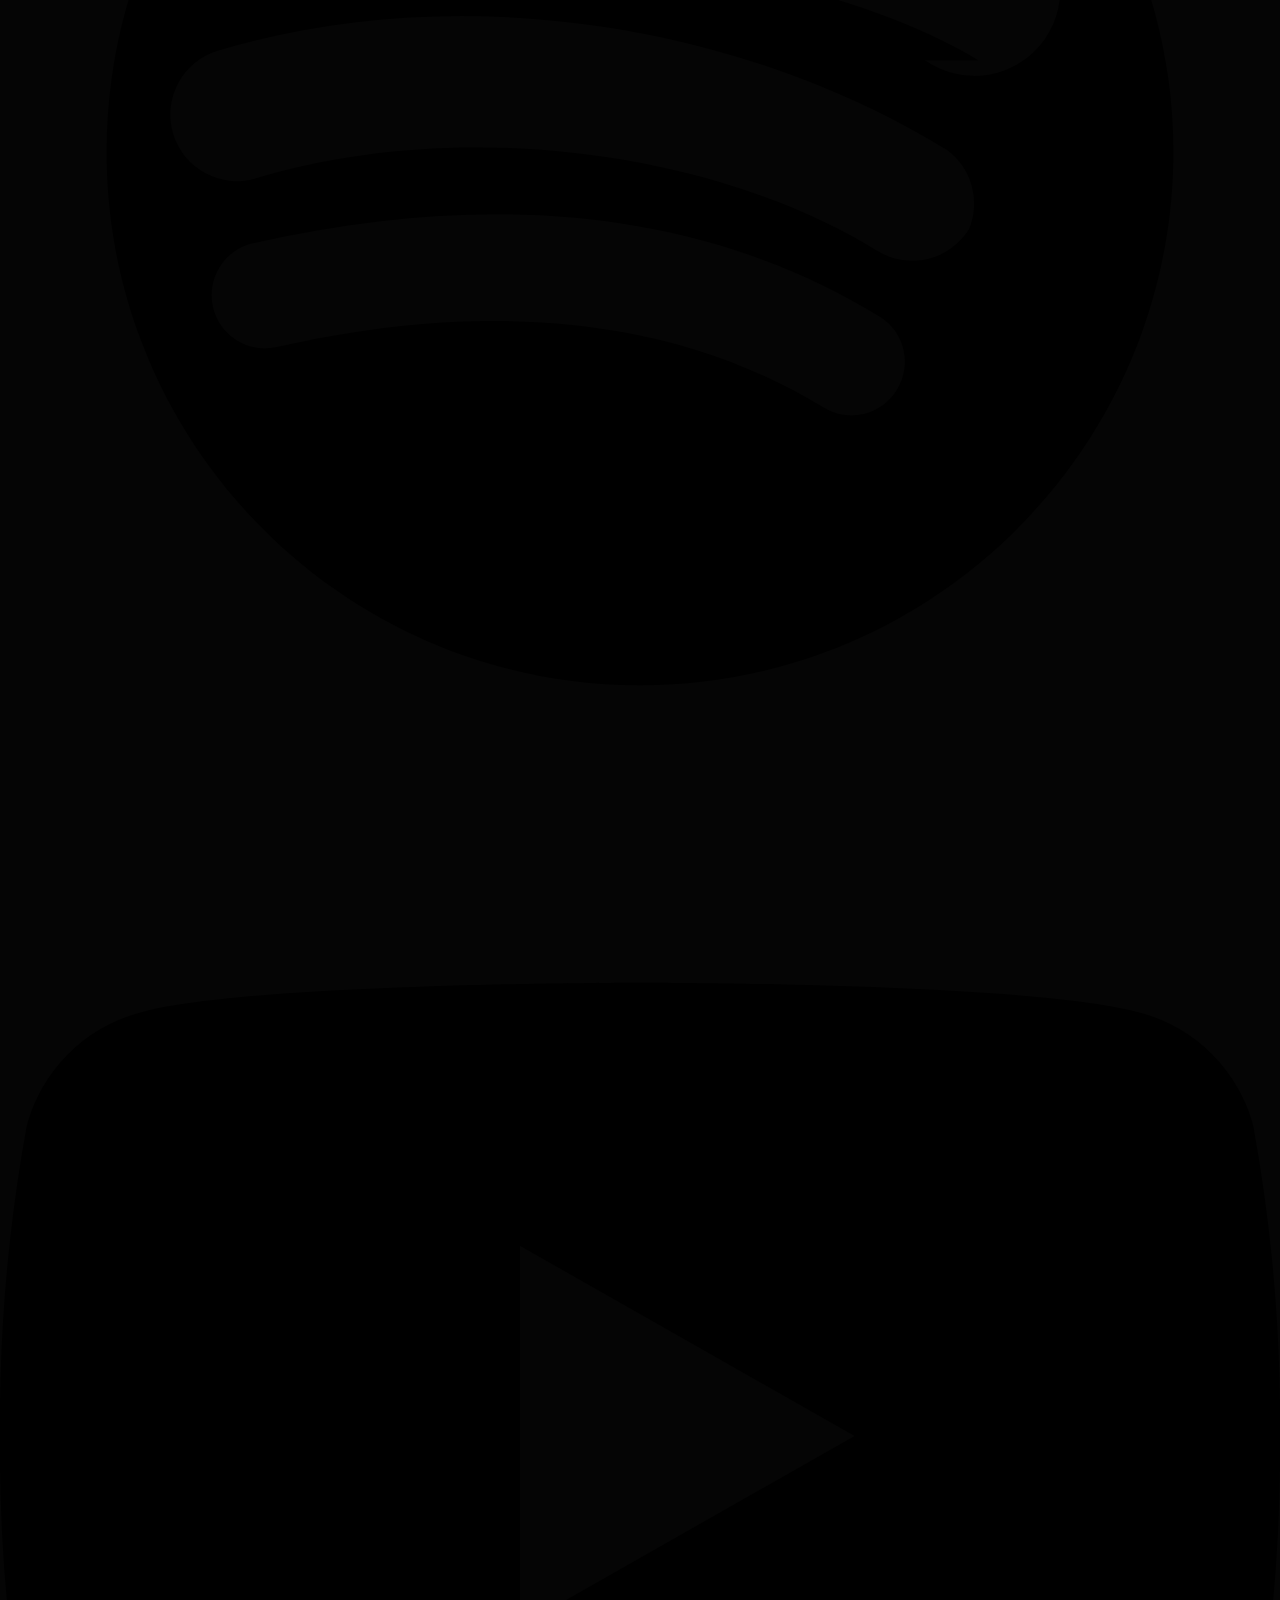
==== commit bfd6d347: "Update BLASTIIC SELECTS episodes 007 and 008" ====
--- a/index.html
+++ b/index.html
@@ -71,12 +71,12 @@
                 },
                 "subjectOf": {
                     "@type": "VideoObject",
-                    "name": "BLASTIIC SELECTS Episode 006",
-                    "description": "BLASTIIC SELECTS Episode 006 radio show by BLASTIIC.",
-                    "thumbnailUrl": "https://i.ytimg.com/vi/XbtTwWTF2qQ/hqdefault.jpg",
-                    "embedUrl": "https://www.youtube.com/embed/XbtTwWTF2qQ",
-                    "url": "https://youtu.be/XbtTwWTF2qQ",
-                    "uploadDate": "2026-08-07T10:00:06+02:00"
+                    "name": "BLASTIIC SELECTS Episode 008",
+                    "description": "BLASTIIC SELECTS Episode 008 radio show by BLASTIIC.",
+                    "thumbnailUrl": "https://i.ytimg.com/vi/8-zEnAyLRoM/hqdefault.jpg",
+                    "embedUrl": "https://www.youtube.com/embed/8-zEnAyLRoM",
+                    "url": "https://youtu.be/8-zEnAyLRoM",
+                    "uploadDate": "2026-09-04T08:00:06+02:00"
                 },
                 "email": "mailto:dj.blastiic@gmail.com",
                 "contactPoint": {
@@ -876,21 +876,21 @@
               BLAST<span class="ii-pulse">II</span>C SELECTS
             </h2>
             <p class="mx-auto mt-5 max-w-2xl text-sm uppercase leading-relaxed tracking-[0.22em] text-white/58">
-              Episode 006 now available
+              Episode 008 now available
             </p>
           </div>
 
           <div data-aos="fade-up" data-aos-duration="950" data-aos-delay="120" class="radio-frame mx-auto mt-12 max-w-6xl">
             <div class="radio-poster">
-              <iframe src="https://www.youtube.com/embed/XbtTwWTF2qQ?rel=0&modestbranding=1" title="BLASTIIC SELECTS Episode 006" allow="accelerometer; autoplay; clipboard-write; encrypted-media; gyroscope; picture-in-picture; web-share" allowfullscreen loading="lazy"></iframe>
+              <iframe src="https://www.youtube.com/embed/8-zEnAyLRoM?rel=0&modestbranding=1" title="BLASTIIC SELECTS Episode 008" allow="accelerometer; autoplay; clipboard-write; encrypted-media; gyroscope; picture-in-picture; web-share" allowfullscreen loading="lazy"></iframe>
             </div>
             <div class="radio-meta grid gap-6 p-6 md:grid-cols-[1fr_auto] md:p-8">
               <div>
-                <p class="text-[11px] font-semibold uppercase tracking-[0.26em] text-white/45">Episode 006</p>
-                <h3 class="mt-2 text-2xl font-black uppercase tracking-[0.1em] text-white md:text-3xl">Episode 006 now available</h3>
+                <p class="text-[11px] font-semibold uppercase tracking-[0.26em] text-white/45">Episode 008</p>
+                <h3 class="mt-2 text-2xl font-black uppercase tracking-[0.1em] text-white md:text-3xl">Episode 008 now available</h3>
               </div>
               <div class="flex items-center gap-3 md:justify-end">
-                <a href="https://youtu.be/XbtTwWTF2qQ" class="platform-icon" aria-label="Watch BLASTIIC SELECTS Episode 006">
+                <a href="https://youtu.be/8-zEnAyLRoM" class="platform-icon" aria-label="Watch BLASTIIC SELECTS Episode 008">
                   <svg viewBox="0 0 24 24" aria-hidden="true"><path d="M8 5v14l11-7z"/></svg>
                 </a>
                 <a href="https://www.instagram.com/blastiic_/" class="platform-icon" aria-label="Follow BLASTIIC on Instagram">
@@ -913,23 +913,23 @@
             </div>
 
             <div class="episode-grid">
-              <a href="https://youtu.be/WQvhZC213w0" class="episode-card" aria-label="Watch BLASTIIC SELECTS Episode 005">
-                <div class="episode-thumb" style="background-image: linear-gradient(90deg, rgba(0,0,0,0.18), rgba(0,0,0,0.28)), url('https://i.ytimg.com/vi/WQvhZC213w0/hqdefault.jpg');"></div>
+              <a href="https://youtu.be/TsRTybVvX6k" class="episode-card" aria-label="Watch BLASTIIC SELECTS Episode 007">
+                <div class="episode-thumb" style="background-image: linear-gradient(90deg, rgba(0,0,0,0.18), rgba(0,0,0,0.28)), url('https://i.ytimg.com/vi/TsRTybVvX6k/hqdefault.jpg');"></div>
                 <div class="episode-content">
                   <div>
-                    <p class="episode-tag">Previous / Jul 24 2026</p>
-                    <h4 class="episode-title">Episode 005</h4>
+                    <p class="episode-tag">Previous / Aug 21 2026</p>
+                    <h4 class="episode-title">Episode 007</h4>
                   </div>
                   <span class="episode-link-label">Watch on YouTube</span>
                 </div>
               </a>
 
-              <a href="https://youtu.be/TkiK8XuR3wI" class="episode-card" aria-label="Watch BLASTIIC SELECTS Episode 004">
-                <div class="episode-thumb" style="background-image: linear-gradient(90deg, rgba(0,0,0,0.18), rgba(0,0,0,0.28)), url('https://i.ytimg.com/vi/TkiK8XuR3wI/hqdefault.jpg');"></div>
+              <a href="https://youtu.be/XbtTwWTF2qQ" class="episode-card" aria-label="Watch BLASTIIC SELECTS Episode 006">
+                <div class="episode-thumb" style="background-image: linear-gradient(90deg, rgba(0,0,0,0.18), rgba(0,0,0,0.28)), url('https://i.ytimg.com/vi/XbtTwWTF2qQ/hqdefault.jpg');"></div>
                 <div class="episode-content">
                   <div>
-                    <p class="episode-tag">Previous / Jul 10 2026</p>
-                    <h4 class="episode-title">Episode 004</h4>
+                    <p class="episode-tag">Previous / Aug 7 2026</p>
+                    <h4 class="episode-title">Episode 006</h4>
                   </div>
                   <span class="episode-link-label">Watch on YouTube</span>
                 </div>
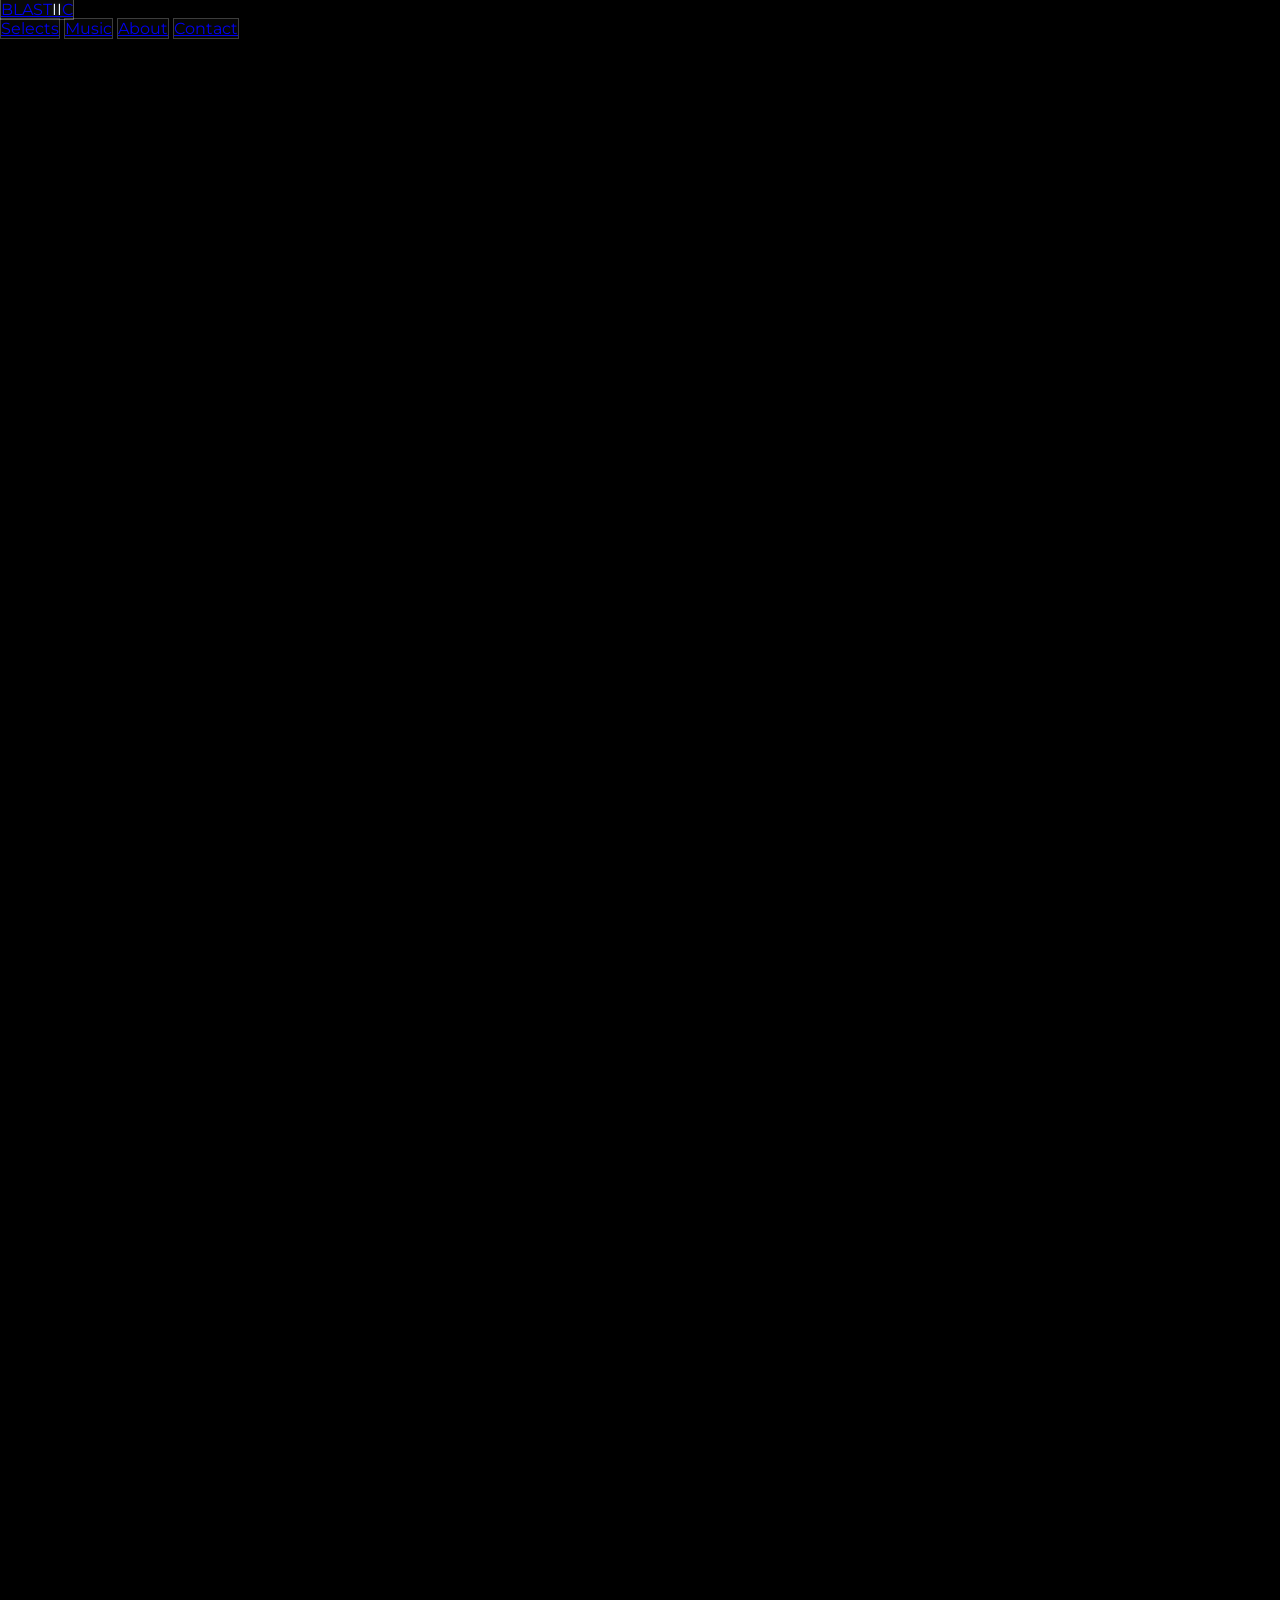
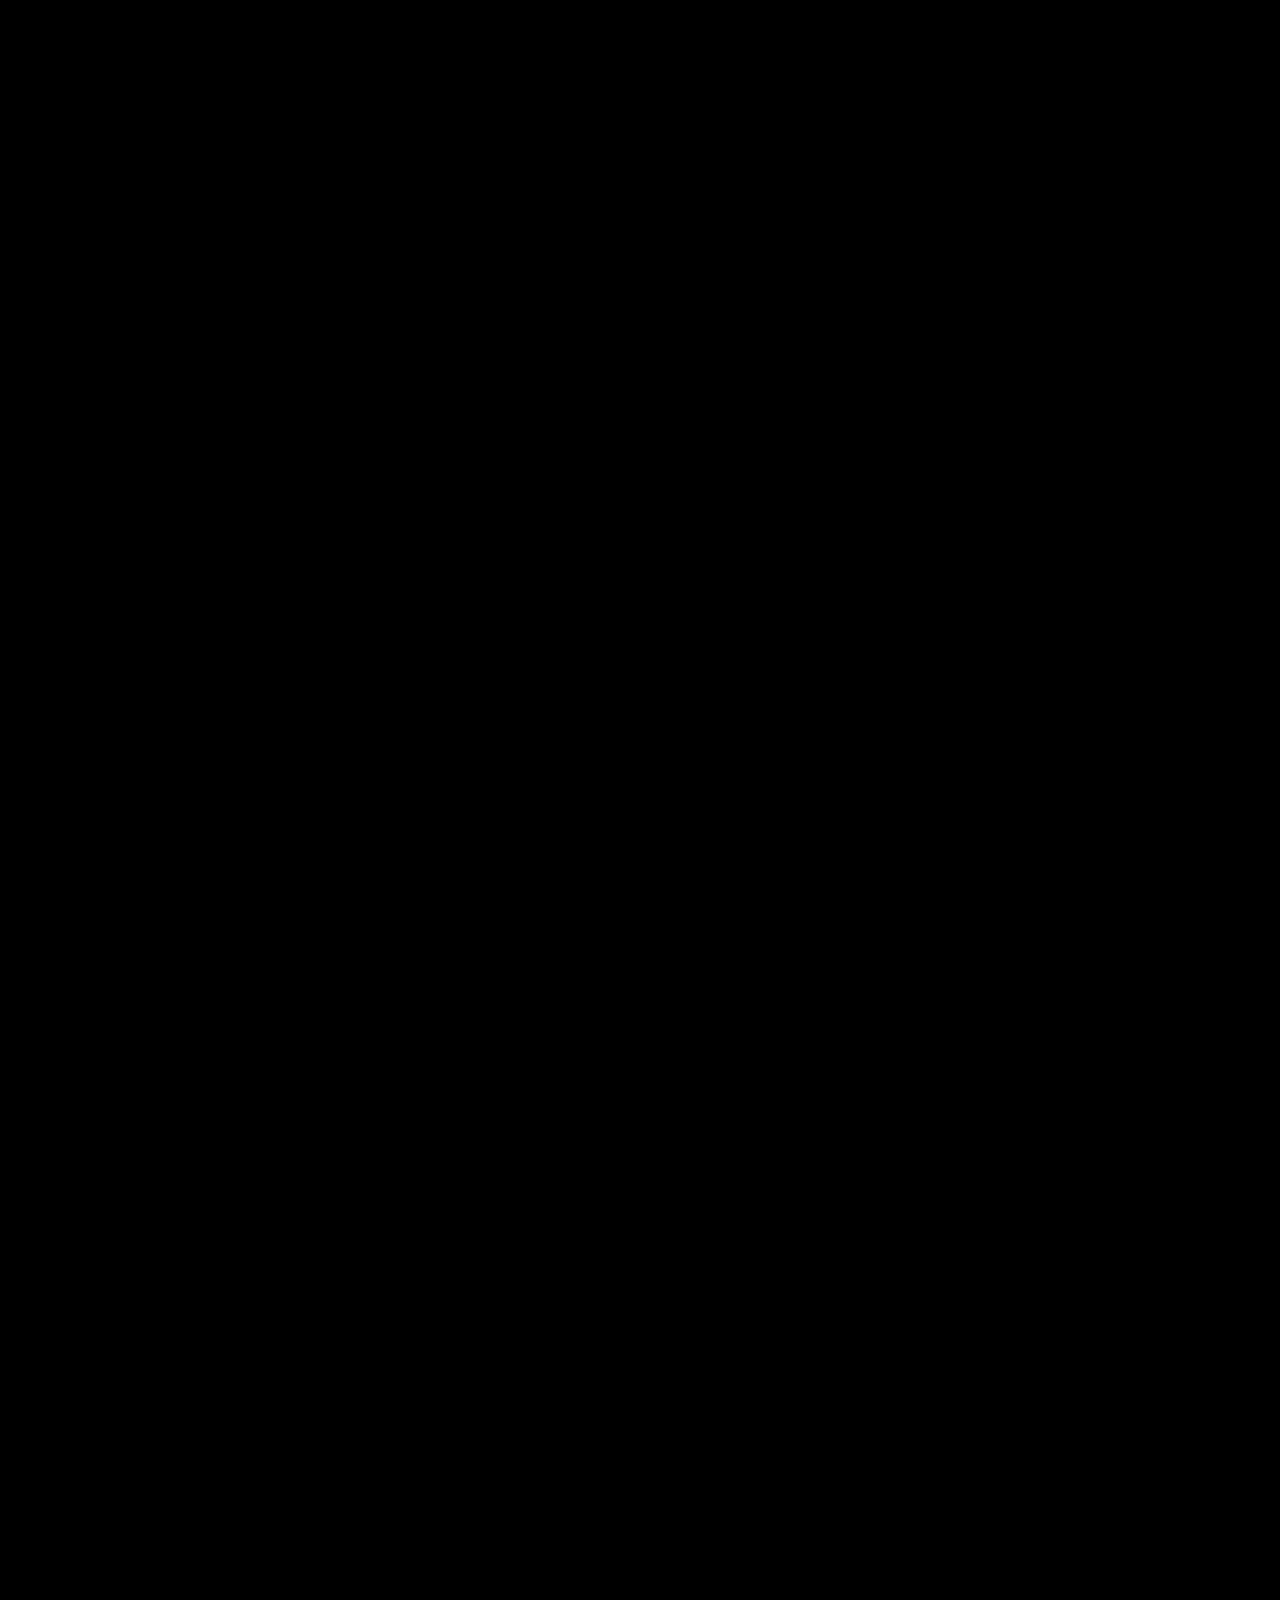
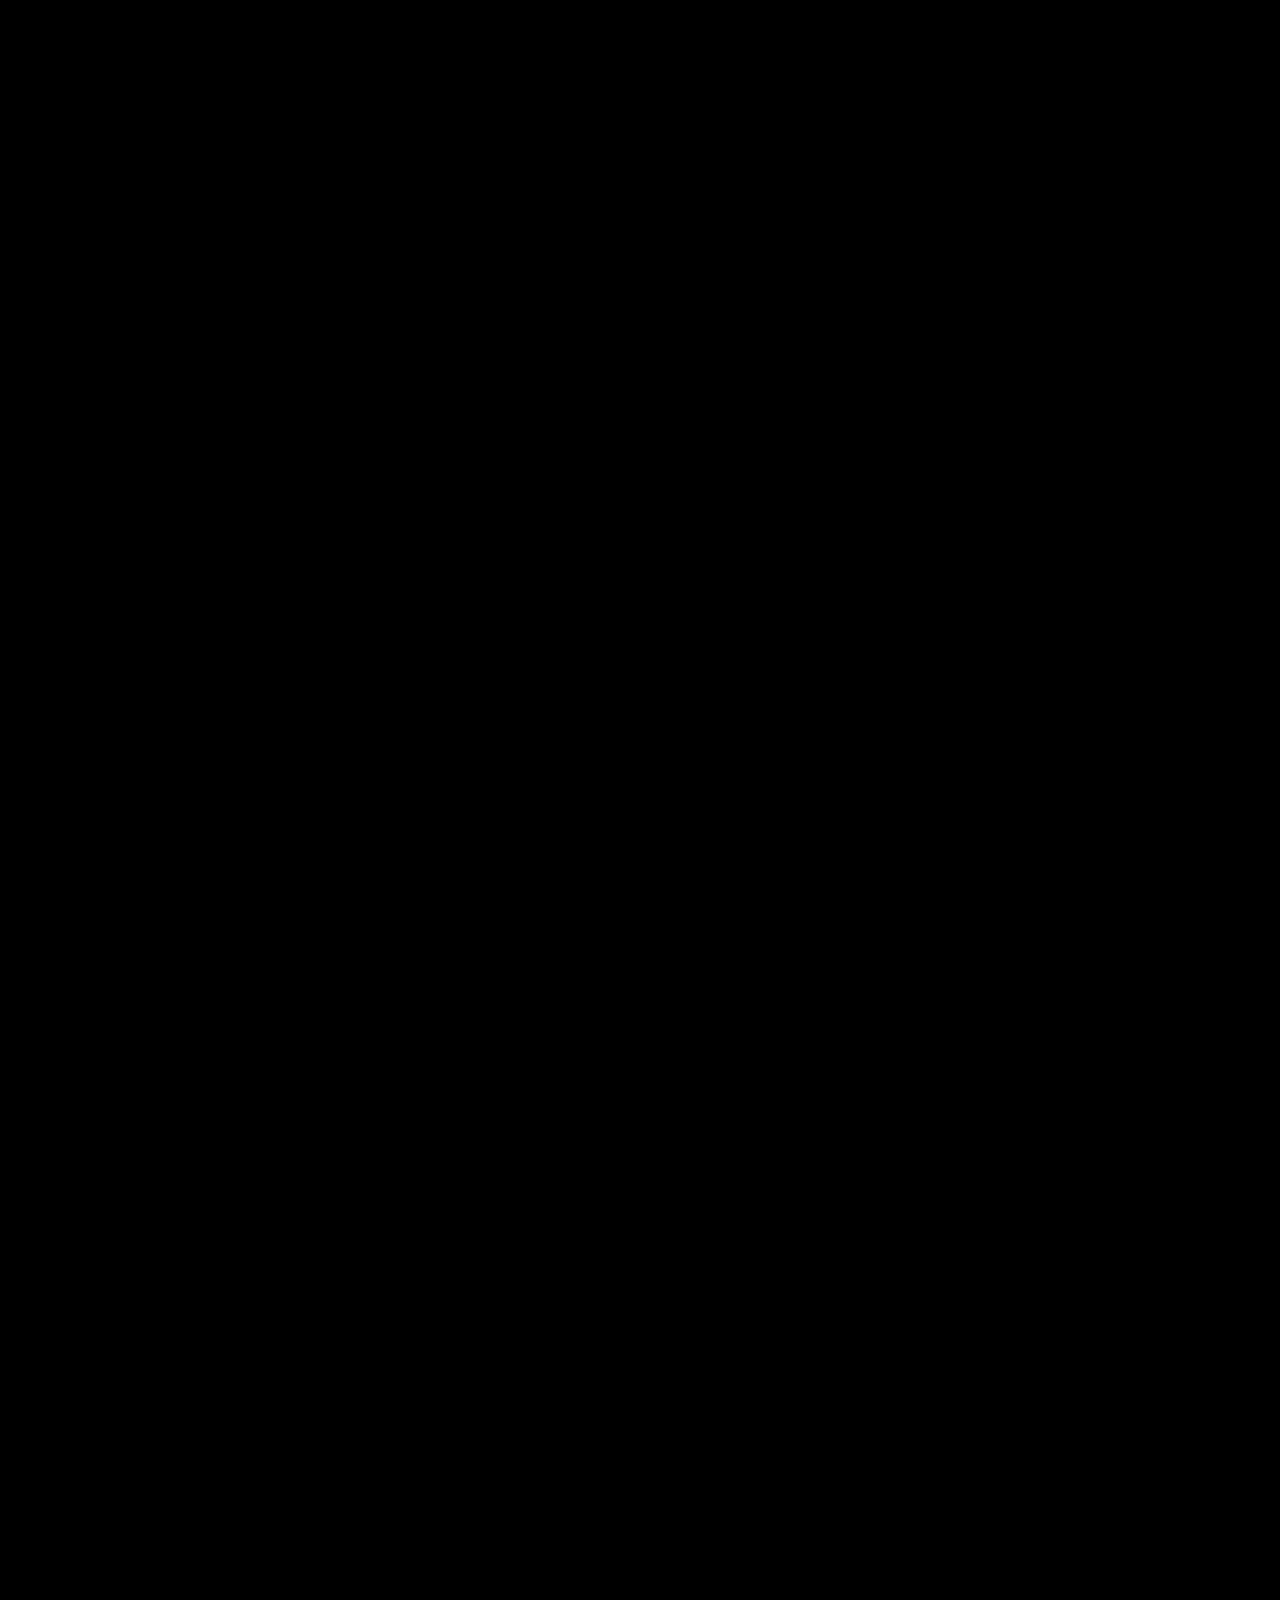
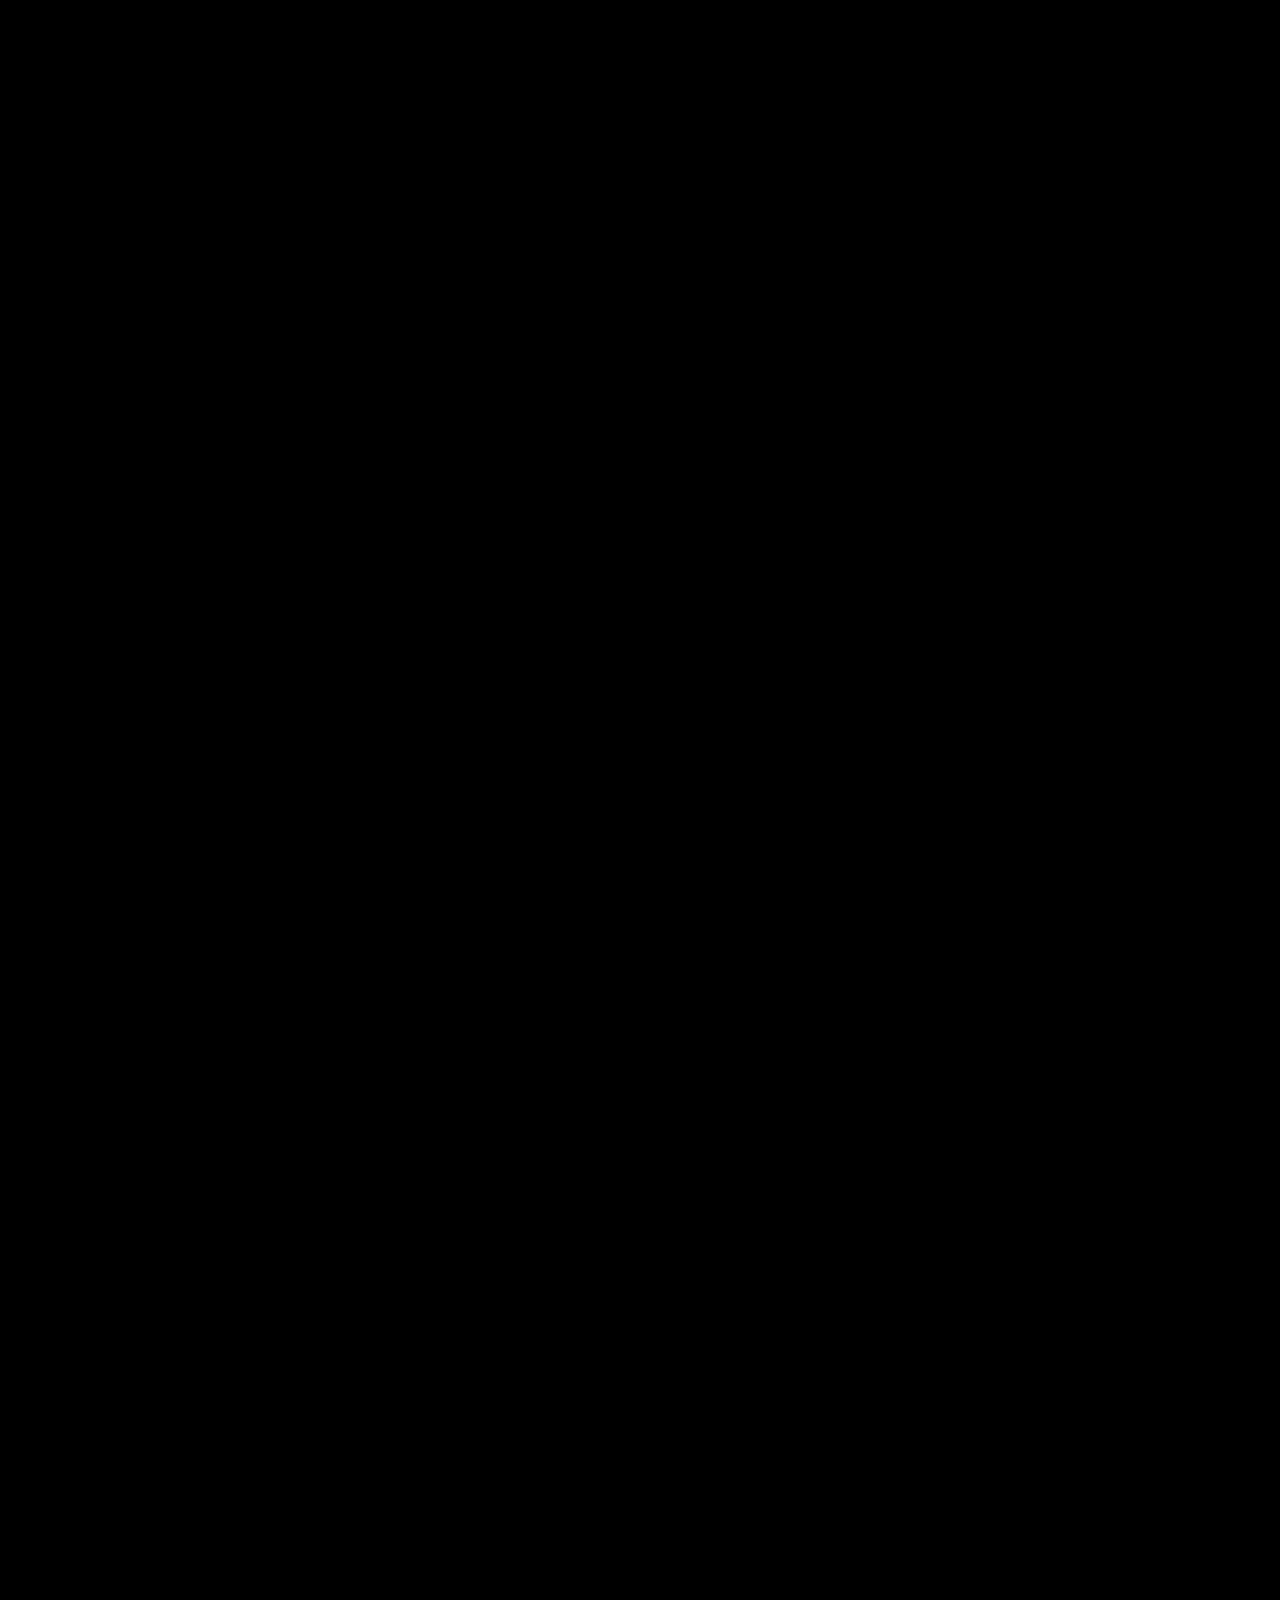
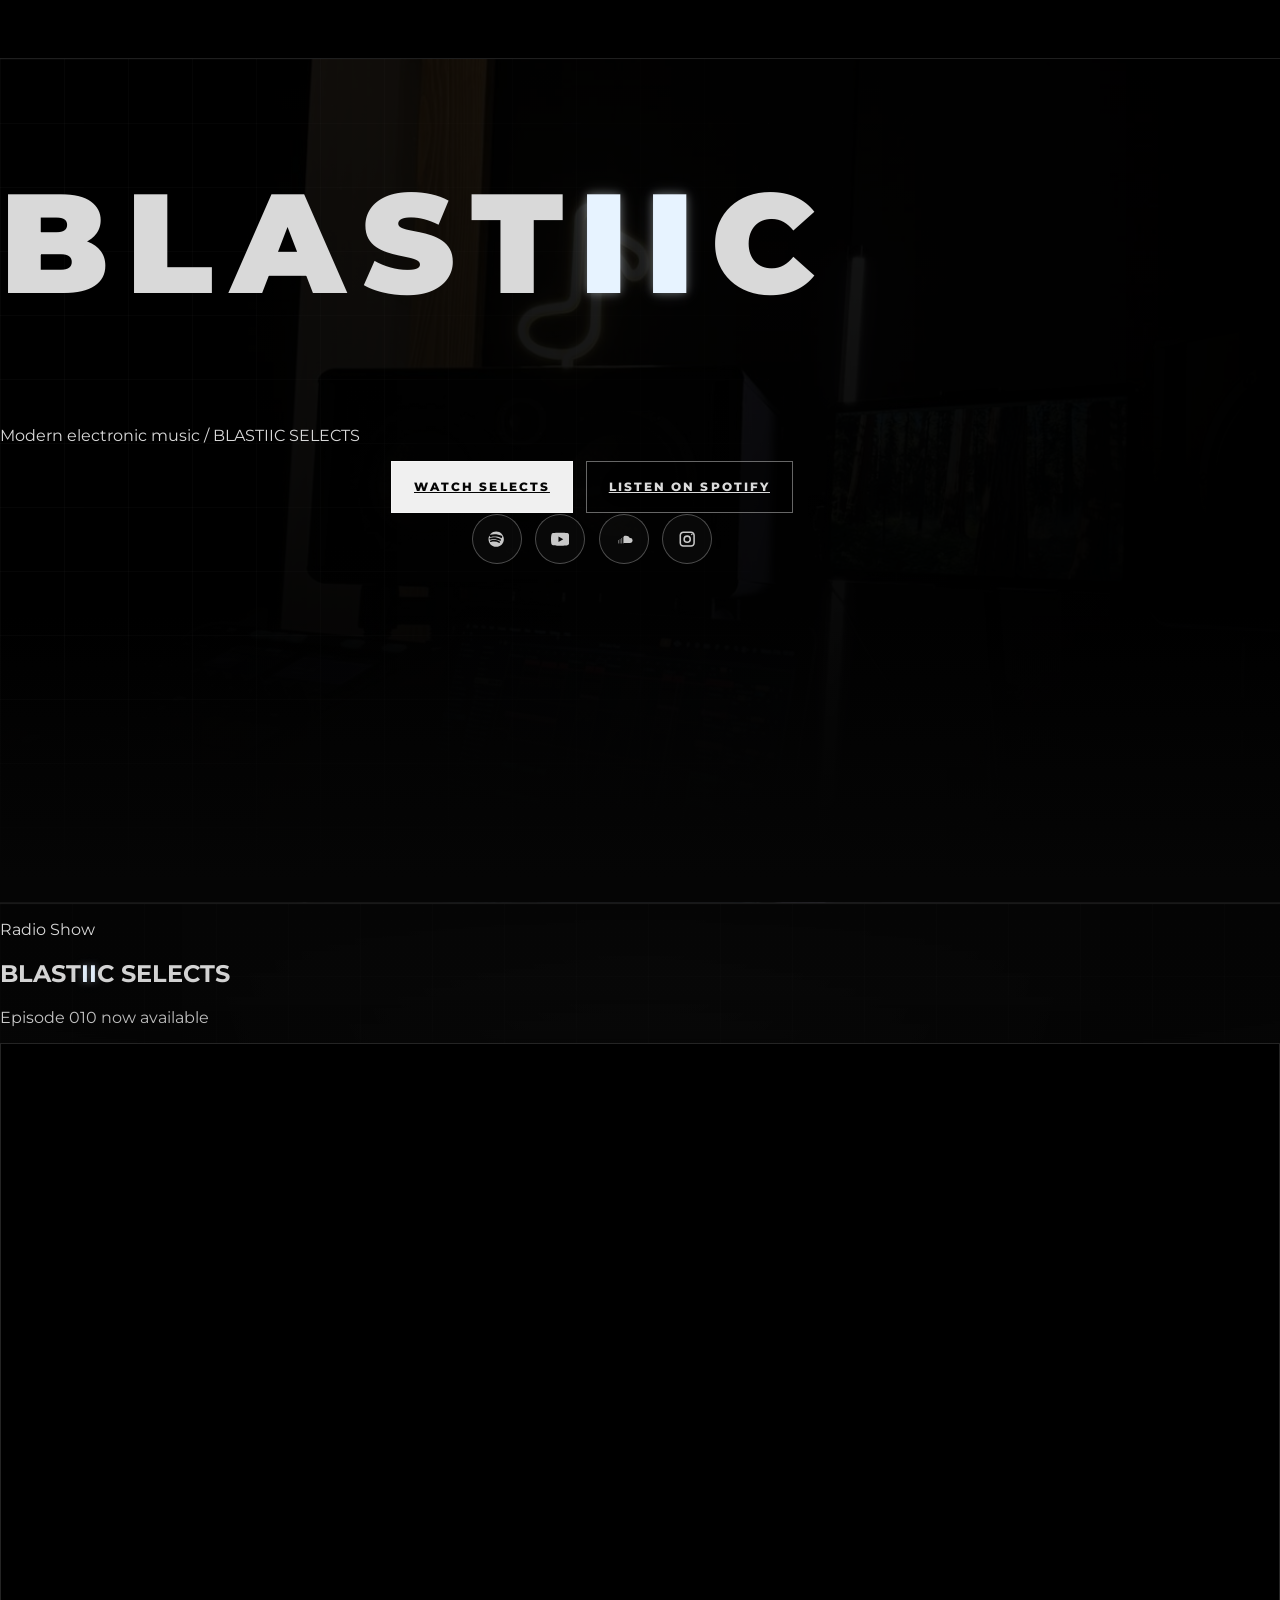
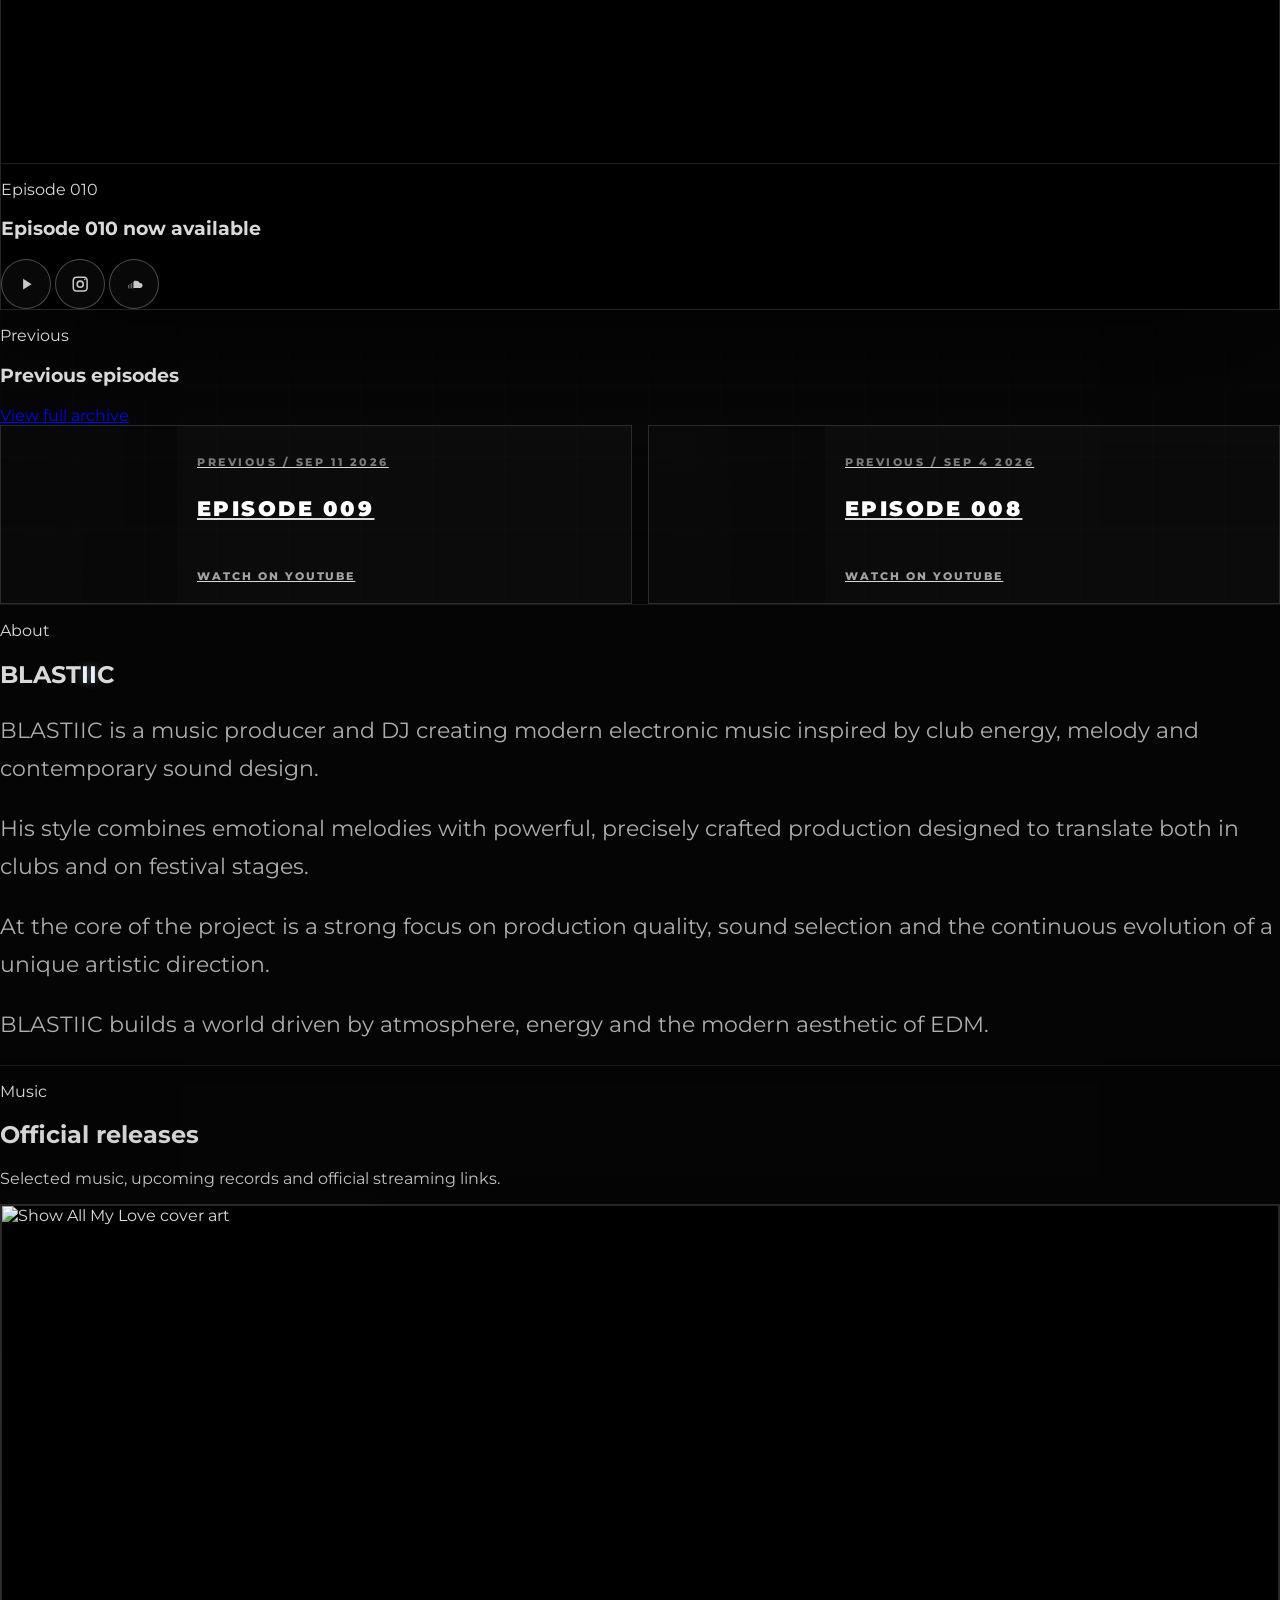
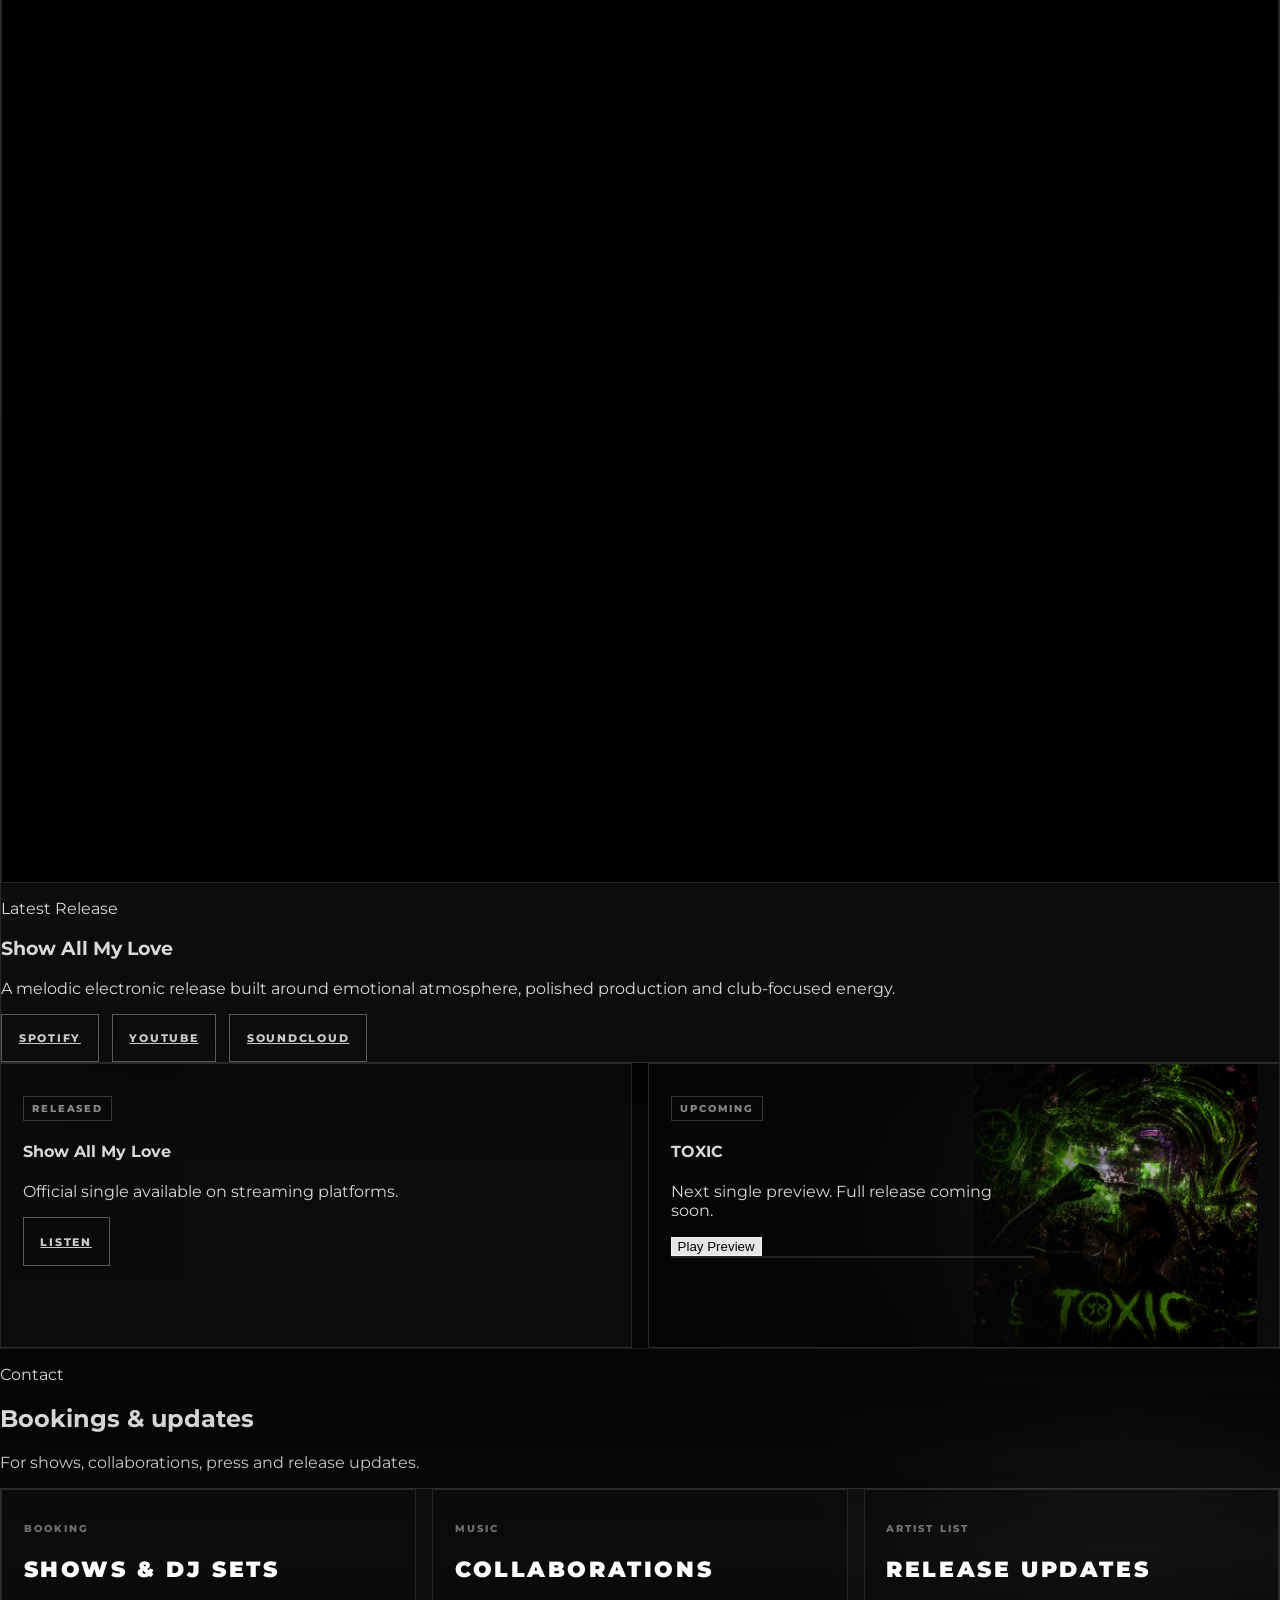
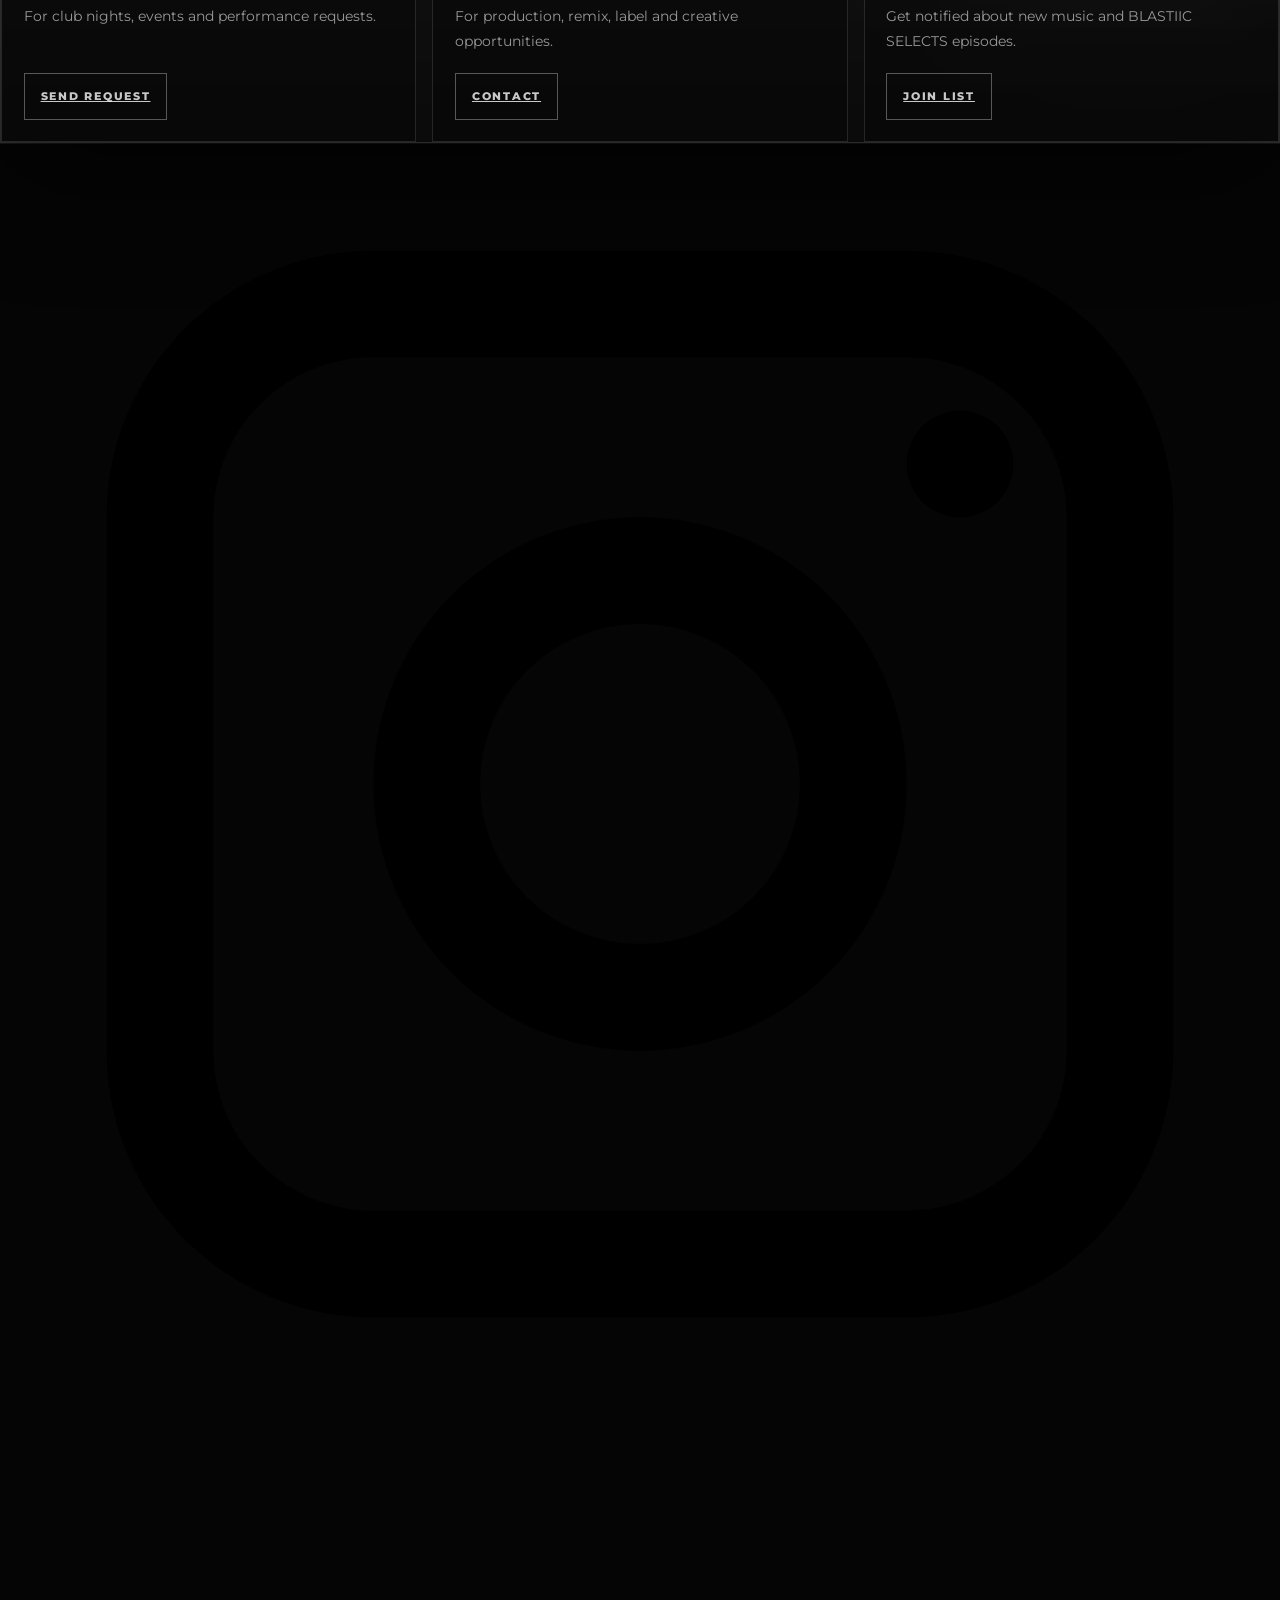
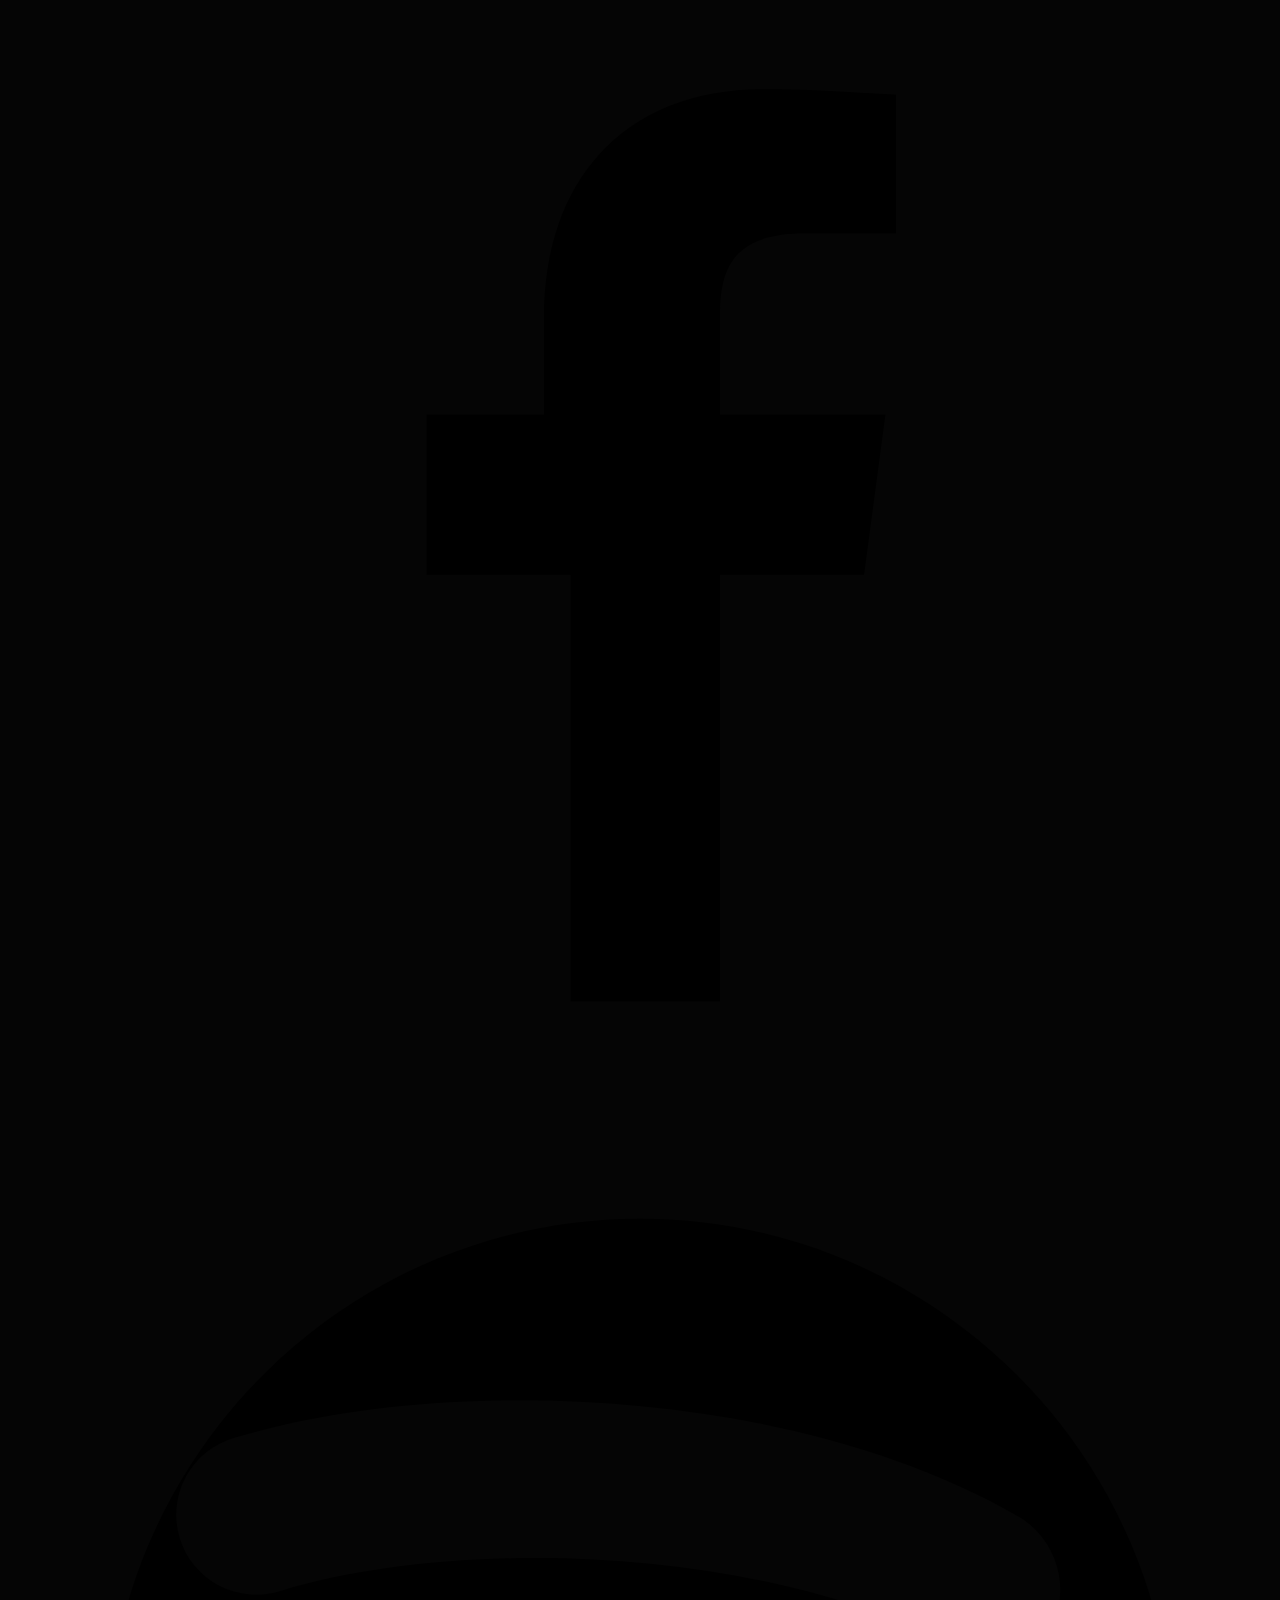
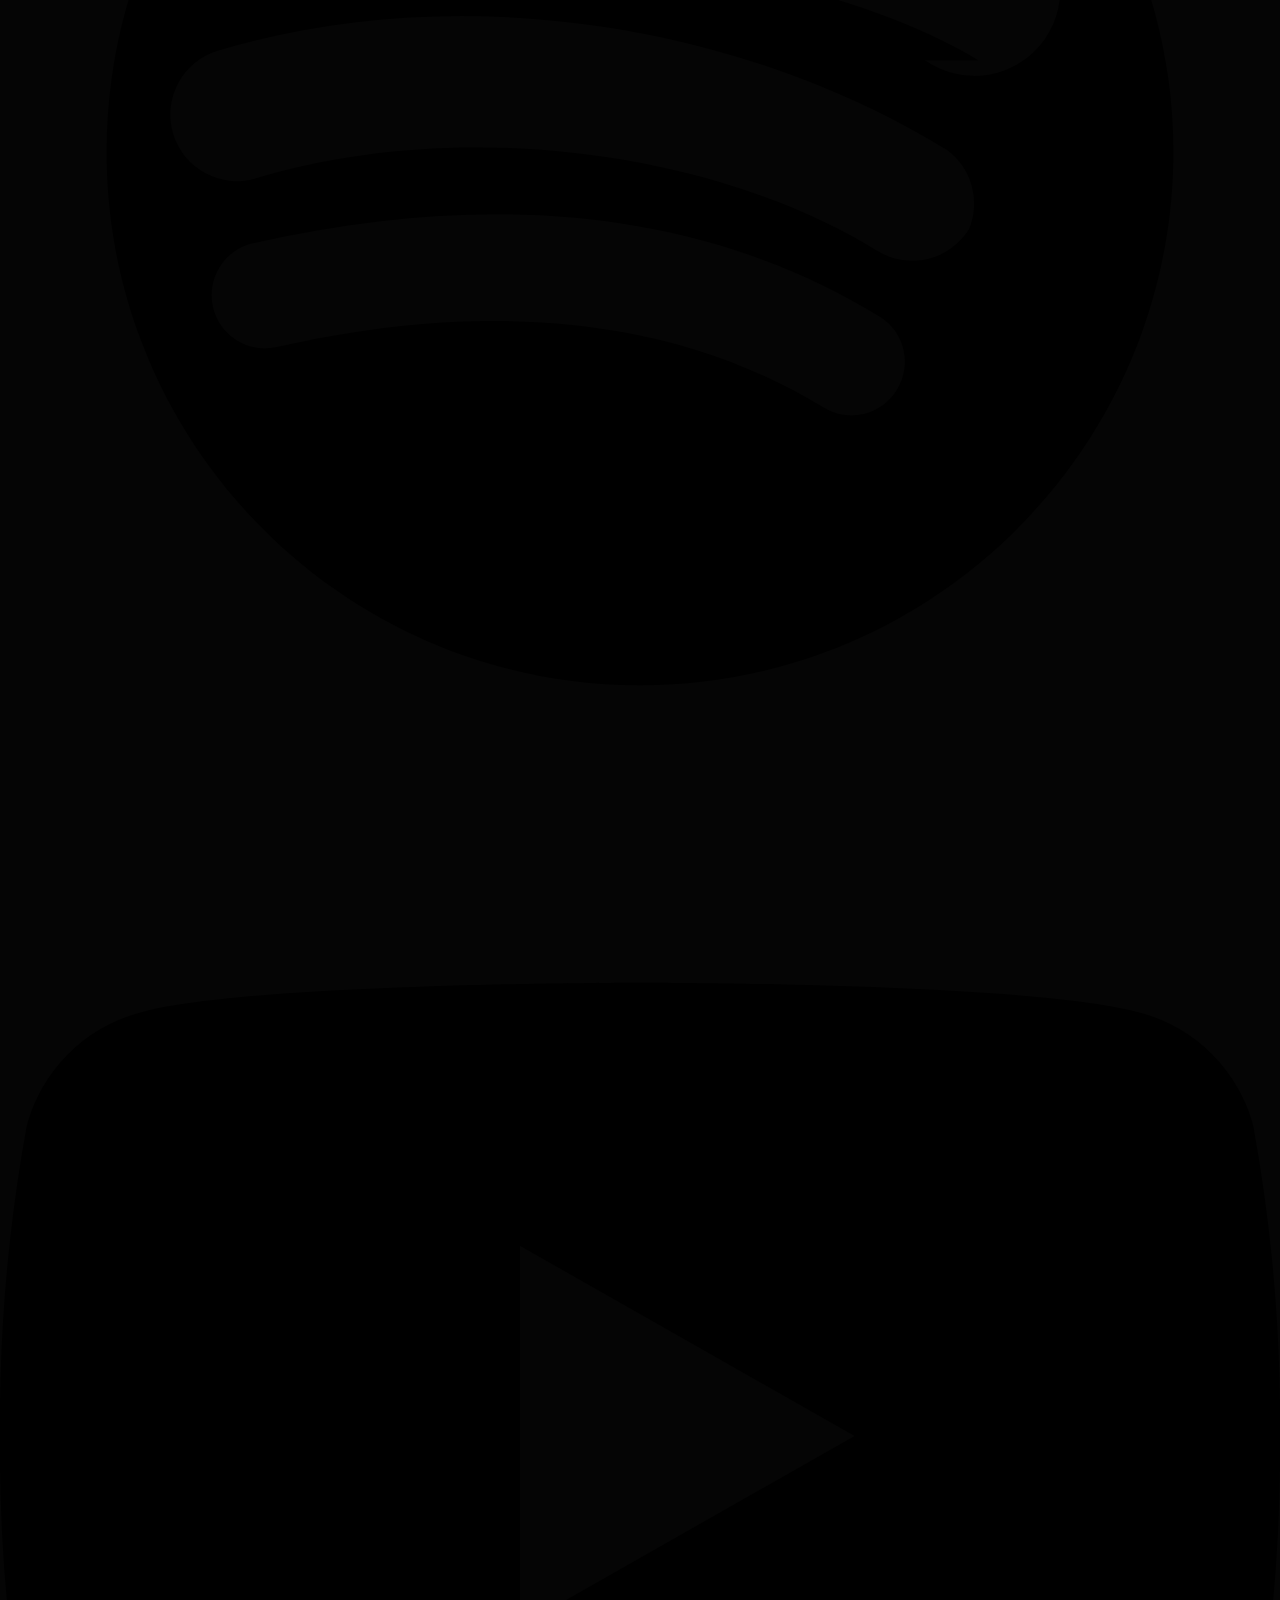
==== commit b9d3741e: "Update BLASTIIC SELECTS episodes 009 and 010" ====
--- a/index.html
+++ b/index.html
@@ -71,12 +71,12 @@
                 },
                 "subjectOf": {
                     "@type": "VideoObject",
-                    "name": "BLASTIIC SELECTS Episode 008",
-                    "description": "BLASTIIC SELECTS Episode 008 radio show by BLASTIIC.",
-                    "thumbnailUrl": "https://i.ytimg.com/vi/8-zEnAyLRoM/hqdefault.jpg",
-                    "embedUrl": "https://www.youtube.com/embed/8-zEnAyLRoM",
-                    "url": "https://youtu.be/8-zEnAyLRoM",
-                    "uploadDate": "2026-09-04T08:00:06+02:00"
+                    "name": "BLASTIIC SELECTS Episode 010",
+                    "description": "BLASTIIC SELECTS Episode 010 radio show by BLASTIIC.",
+                    "thumbnailUrl": "https://i.ytimg.com/vi/iXj3qfP7HjA/hqdefault.jpg",
+                    "embedUrl": "https://www.youtube.com/embed/iXj3qfP7HjA",
+                    "url": "https://youtu.be/iXj3qfP7HjA",
+                    "uploadDate": "2026-09-18T10:00:22+02:00"
                 },
                 "email": "mailto:dj.blastiic@gmail.com",
                 "contactPoint": {
@@ -876,21 +876,21 @@
               BLAST<span class="ii-pulse">II</span>C SELECTS
             </h2>
             <p class="mx-auto mt-5 max-w-2xl text-sm uppercase leading-relaxed tracking-[0.22em] text-white/58">
-              Episode 008 now available
+              Episode 010 now available
             </p>
           </div>
 
           <div data-aos="fade-up" data-aos-duration="950" data-aos-delay="120" class="radio-frame mx-auto mt-12 max-w-6xl">
             <div class="radio-poster">
-              <iframe src="https://www.youtube.com/embed/8-zEnAyLRoM?rel=0&modestbranding=1" title="BLASTIIC SELECTS Episode 008" allow="accelerometer; autoplay; clipboard-write; encrypted-media; gyroscope; picture-in-picture; web-share" allowfullscreen loading="lazy"></iframe>
+              <iframe src="https://www.youtube.com/embed/iXj3qfP7HjA?rel=0&modestbranding=1" title="BLASTIIC SELECTS Episode 010" allow="accelerometer; autoplay; clipboard-write; encrypted-media; gyroscope; picture-in-picture; web-share" allowfullscreen loading="lazy"></iframe>
             </div>
             <div class="radio-meta grid gap-6 p-6 md:grid-cols-[1fr_auto] md:p-8">
               <div>
-                <p class="text-[11px] font-semibold uppercase tracking-[0.26em] text-white/45">Episode 008</p>
-                <h3 class="mt-2 text-2xl font-black uppercase tracking-[0.1em] text-white md:text-3xl">Episode 008 now available</h3>
+                <p class="text-[11px] font-semibold uppercase tracking-[0.26em] text-white/45">Episode 010</p>
+                <h3 class="mt-2 text-2xl font-black uppercase tracking-[0.1em] text-white md:text-3xl">Episode 010 now available</h3>
               </div>
               <div class="flex items-center gap-3 md:justify-end">
-                <a href="https://youtu.be/8-zEnAyLRoM" class="platform-icon" aria-label="Watch BLASTIIC SELECTS Episode 008">
+                <a href="https://youtu.be/iXj3qfP7HjA" class="platform-icon" aria-label="Watch BLASTIIC SELECTS Episode 010">
                   <svg viewBox="0 0 24 24" aria-hidden="true"><path d="M8 5v14l11-7z"/></svg>
                 </a>
                 <a href="https://www.instagram.com/blastiic_/" class="platform-icon" aria-label="Follow BLASTIIC on Instagram">
@@ -913,23 +913,23 @@
             </div>
 
             <div class="episode-grid">
-              <a href="https://youtu.be/TsRTybVvX6k" class="episode-card" aria-label="Watch BLASTIIC SELECTS Episode 007">
-                <div class="episode-thumb" style="background-image: linear-gradient(90deg, rgba(0,0,0,0.18), rgba(0,0,0,0.28)), url('https://i.ytimg.com/vi/TsRTybVvX6k/hqdefault.jpg');"></div>
+              <a href="https://youtu.be/7270ZNs9lJI" class="episode-card" aria-label="Watch BLASTIIC SELECTS Episode 009">
+                <div class="episode-thumb" style="background-image: linear-gradient(90deg, rgba(0,0,0,0.18), rgba(0,0,0,0.28)), url('https://i.ytimg.com/vi/7270ZNs9lJI/hqdefault.jpg');"></div>
                 <div class="episode-content">
                   <div>
-                    <p class="episode-tag">Previous / Aug 21 2026</p>
-                    <h4 class="episode-title">Episode 007</h4>
+                    <p class="episode-tag">Previous / Sep 11 2026</p>
+                    <h4 class="episode-title">Episode 009</h4>
                   </div>
                   <span class="episode-link-label">Watch on YouTube</span>
                 </div>
               </a>
 
-              <a href="https://youtu.be/XbtTwWTF2qQ" class="episode-card" aria-label="Watch BLASTIIC SELECTS Episode 006">
-                <div class="episode-thumb" style="background-image: linear-gradient(90deg, rgba(0,0,0,0.18), rgba(0,0,0,0.28)), url('https://i.ytimg.com/vi/XbtTwWTF2qQ/hqdefault.jpg');"></div>
+              <a href="https://youtu.be/8-zEnAyLRoM" class="episode-card" aria-label="Watch BLASTIIC SELECTS Episode 008">
+                <div class="episode-thumb" style="background-image: linear-gradient(90deg, rgba(0,0,0,0.18), rgba(0,0,0,0.28)), url('https://i.ytimg.com/vi/8-zEnAyLRoM/hqdefault.jpg');"></div>
                 <div class="episode-content">
                   <div>
-                    <p class="episode-tag">Previous / Aug 7 2026</p>
-                    <h4 class="episode-title">Episode 006</h4>
+                    <p class="episode-tag">Previous / Sep 4 2026</p>
+                    <h4 class="episode-title">Episode 008</h4>
                   </div>
                   <span class="episode-link-label">Watch on YouTube</span>
                 </div>
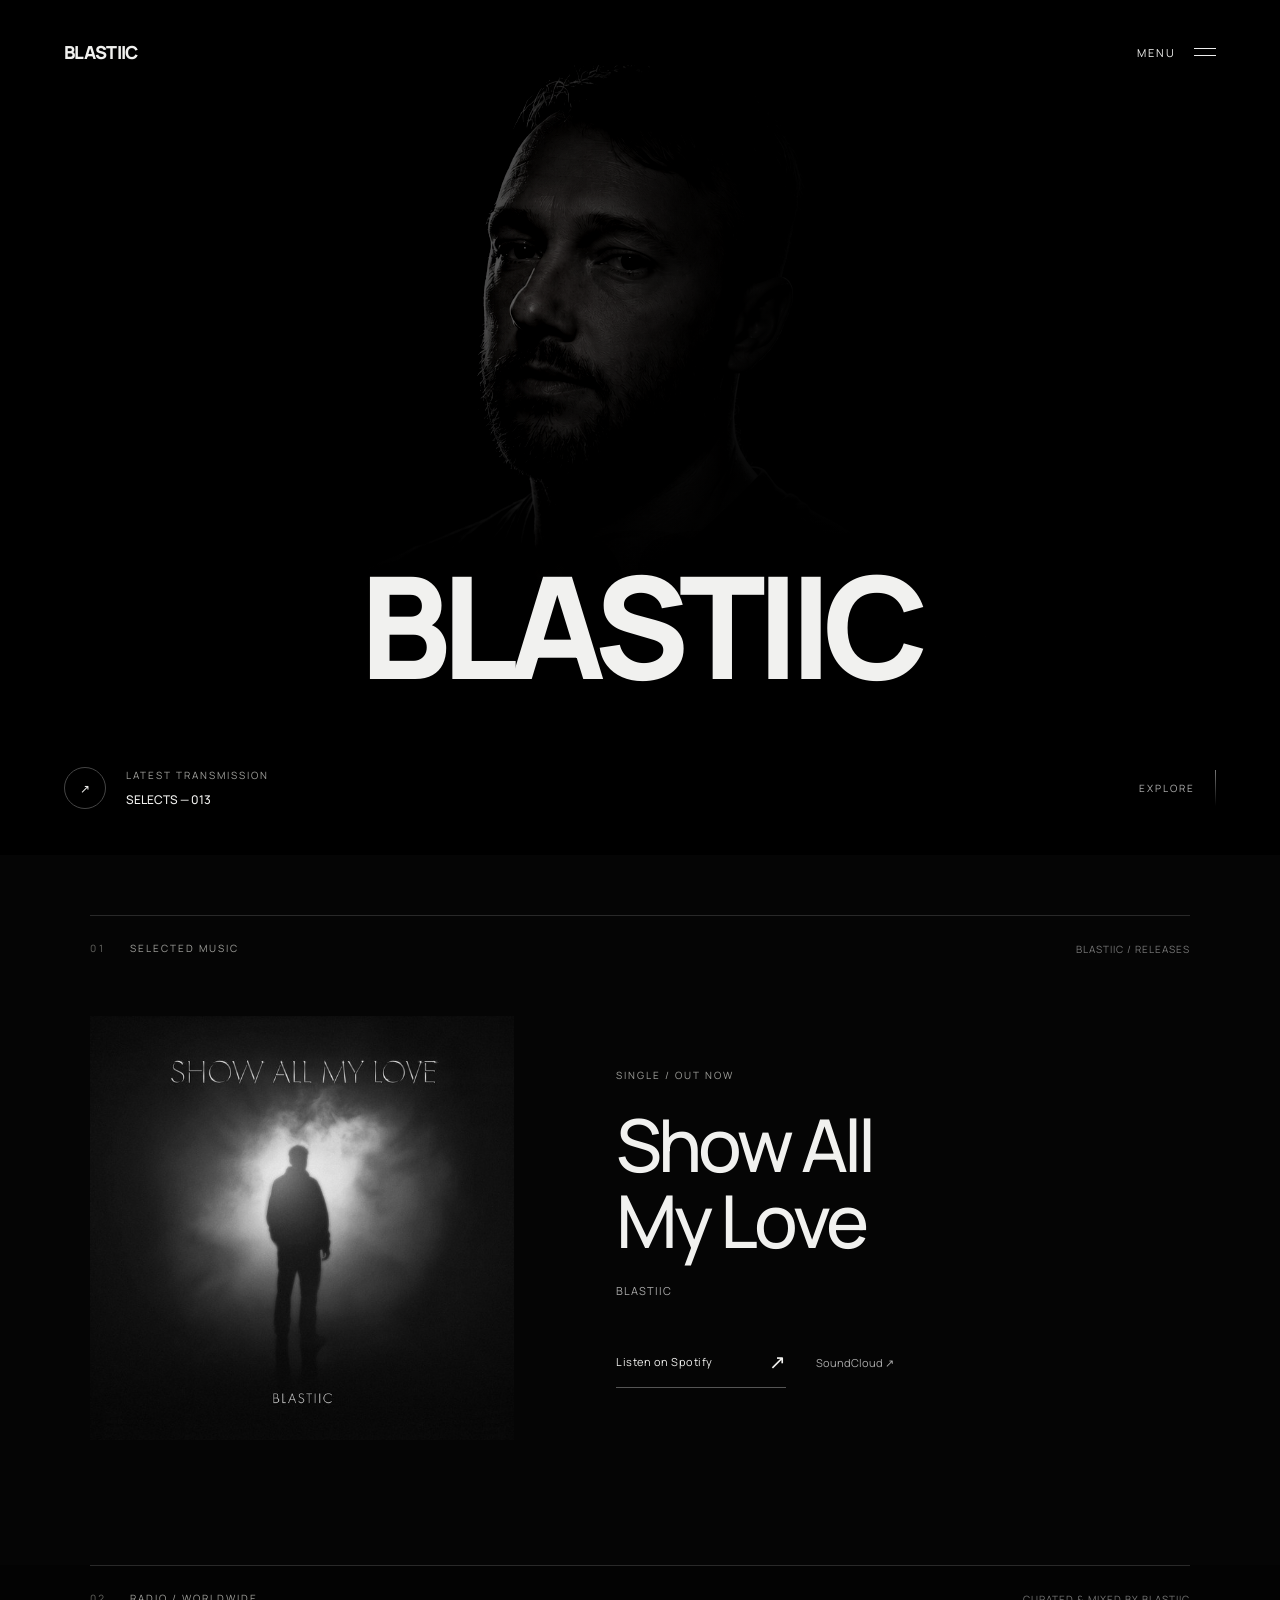
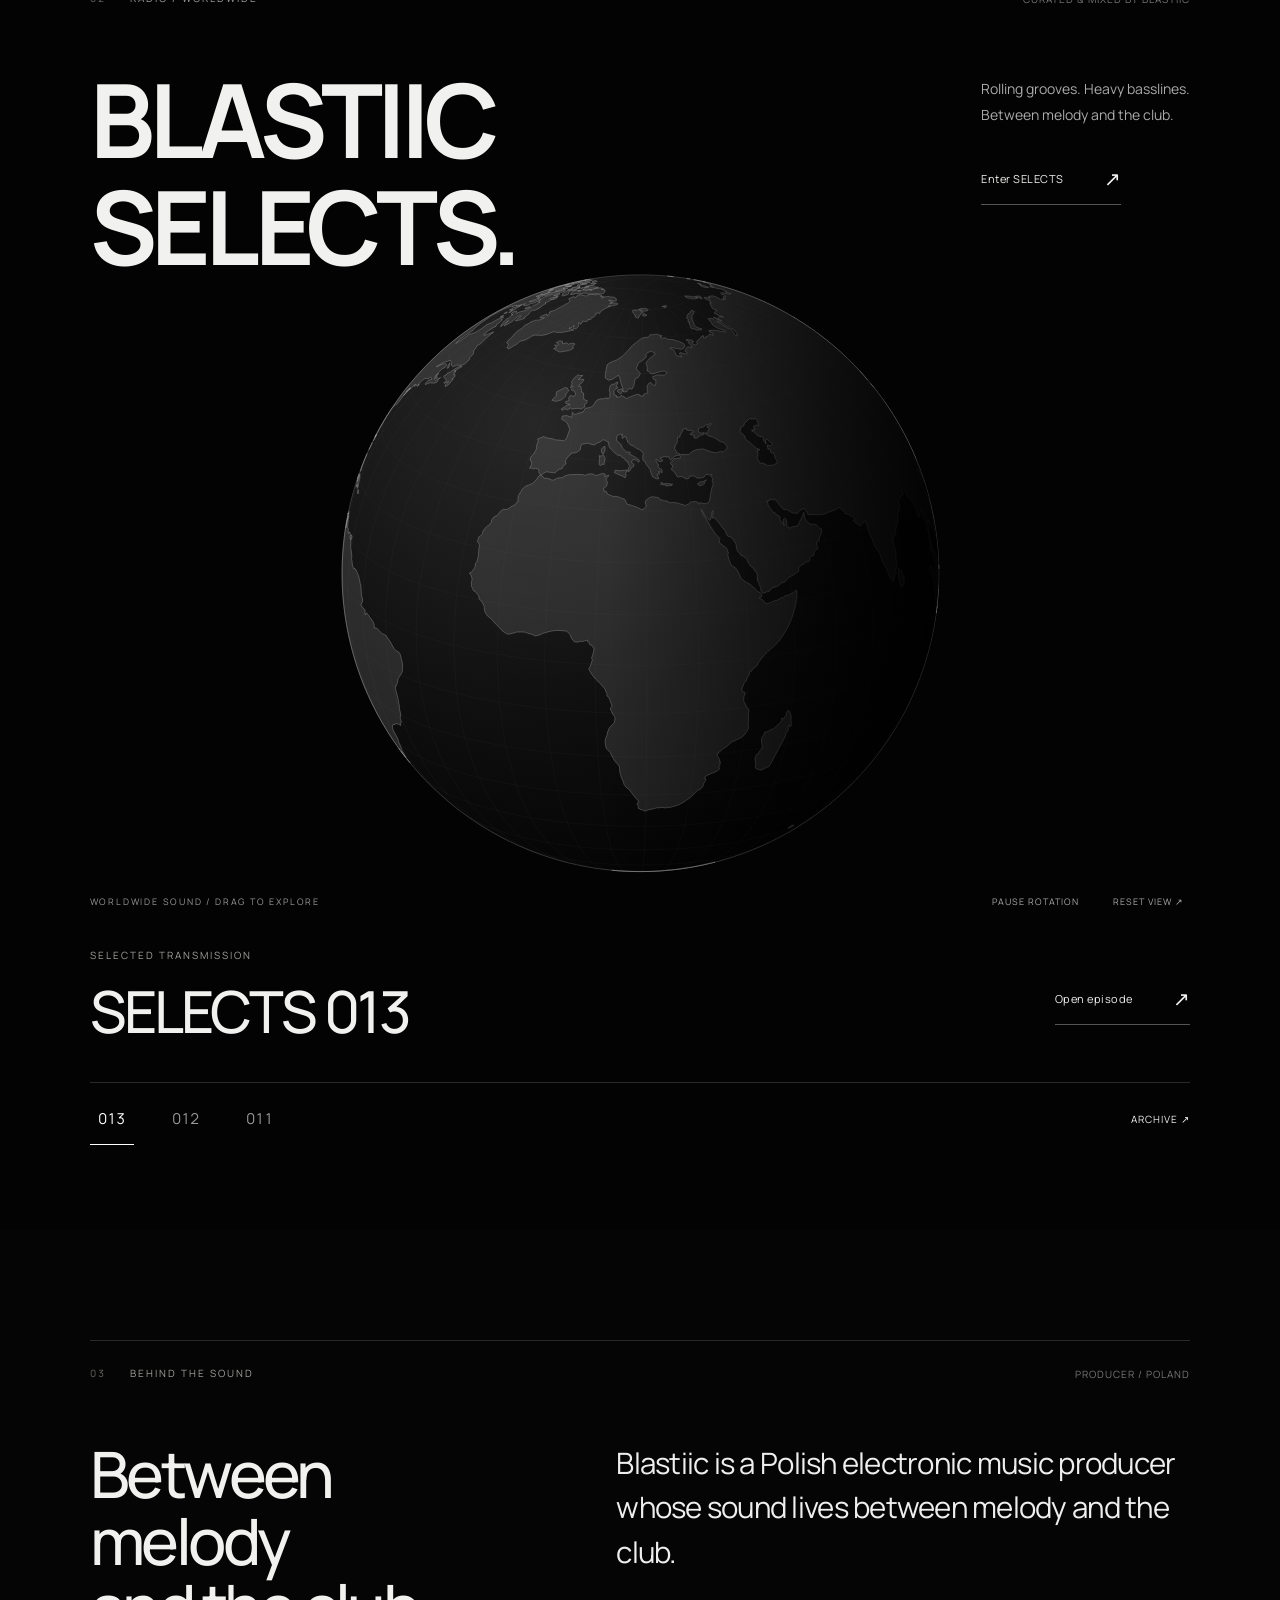
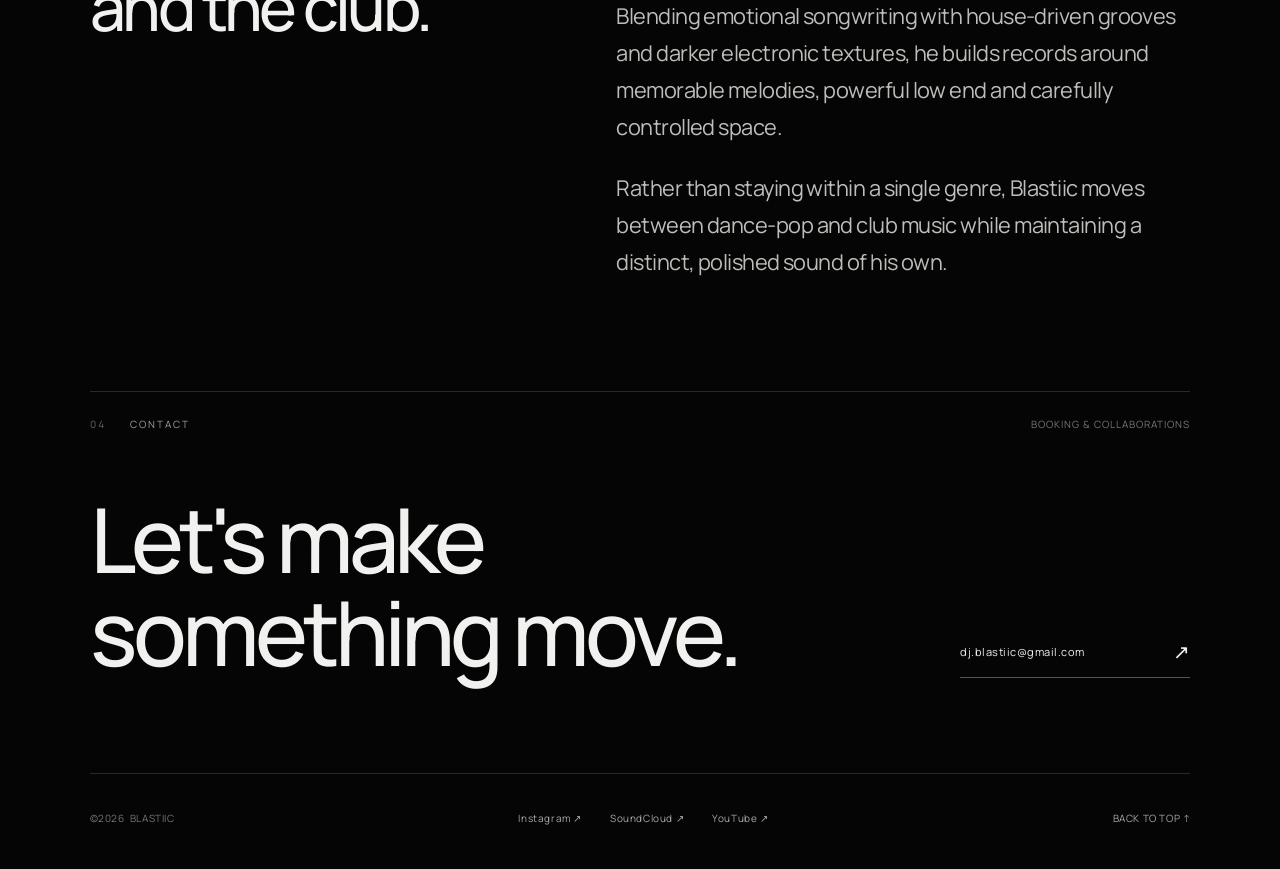
==== commit 6d20a1d3: "Publish refined BLASTIIC website and complete SELECTS archive" ====
--- a/index.html
+++ b/index.html
@@ -1,1184 +1,18 @@
-<!DOCTYPE html>
-<html lang="en">
-<head>
-  <meta charset="UTF-8" />
-  <meta name="viewport" content="width=device-width, initial-scale=1.0" />
-  <meta name="google-site-verification" content="azurRNzdH_pyUR1ZmPRe3gMpEZHiukmWs0qeSBLlouM" />
-  <title>BLASTIIC | Official Website, Music Producer &amp; DJ</title>
-  <meta name="description" content="Official website of BLASTIIC, a music producer and DJ creating modern electronic music, EDM, club tracks and the BLASTIIC SELECTS radio show." />
-  <meta name="keywords" content="BLASTIIC, Blastiic, blastiic official, BLASTIIC music, BLASTIIC producer, BLASTIIC DJ, BLASTIIC SELECTS, electronic music, EDM producer" />
-  <meta name="author" content="BLASTIIC" />
-  <meta name="theme-color" content="#050505" />
-  <meta name="robots" content="index, follow, max-image-preview:large" />
-  <link rel="canonical" href="https://blastiic.com/" />
-  <meta property="og:title" content="BLASTIIC | Official Website, Music Producer &amp; DJ" />
-  <meta property="og:description" content="Official website of BLASTIIC, a music producer and DJ creating modern electronic music, EDM, club tracks and the BLASTIIC SELECTS radio show." />
-  <meta property="og:type" content="website" />
-  <meta property="og:url" content="https://blastiic.com/" />
-  <meta property="og:image" content="https://blastiic.com/assets/images/blastiic-selects-001.png" />
-  <meta property="og:image:alt" content="BLASTIIC official artist visual" />
-  <meta property="og:site_name" content="BLASTIIC" />
-  <meta name="twitter:card" content="summary_large_image" />
-  <meta name="twitter:title" content="BLASTIIC | Official Website, Music Producer &amp; DJ" />
-  <meta name="twitter:description" content="Official website of BLASTIIC, a music producer and DJ creating modern electronic music, EDM, club tracks and the BLASTIIC SELECTS radio show." />
-  <meta name="twitter:image" content="https://blastiic.com/assets/images/blastiic-selects-001.png" />
-
-  <script type="application/ld+json">
-    {
-        "@context": "https://schema.org",
-        "@graph": [
-            {
-                "@type": "WebSite",
-                "@id": "https://blastiic.com/#website",
-                "name": "BLASTIIC Official Website",
-                "url": "https://blastiic.com/",
-                "inLanguage": "en",
-                "publisher": {
-                    "@id": "https://blastiic.com/#artist"
-                }
-            },
-            {
-                "@type": "MusicGroup",
-                "@id": "https://blastiic.com/#artist",
-                "name": "BLASTIIC",
-                "alternateName": [
-                    "Blastiic",
-                    "BLASTIIC SELECTS"
-                ],
-                "url": "https://blastiic.com/",
-                "image": "https://blastiic.com/assets/images/blastiic-selects-001.png",
-                "description": "BLASTIIC is a music producer and DJ creating modern electronic music inspired by club energy, melody and contemporary sound design.",
-                "genre": [
-                    "Electronic Music",
-                    "EDM",
-                    "House",
-                    "Club Music"
-                ],
-                "sameAs": [
-                    "https://open.spotify.com/artist/5k3Az6DJEpYGI6PjUTIHx4",
-                    "https://www.instagram.com/blastiic_/",
-                    "https://www.facebook.com/profile.php?id=100055075437006",
-                    "https://www.youtube.com/channel/UCkW0Qg98-JCEIg1cCUazvpg",
-                    "https://soundcloud.com/blastiic"
-                ],
-                "track": {
-                    "@type": "MusicRecording",
-                    "name": "Show All My Love",
-                    "url": "https://open.spotify.com/track/4KDV7RV1ReFd1Sumz1GZou",
-                    "byArtist": {
-                        "@id": "https://blastiic.com/#artist"
-                    }
-                },
-                "subjectOf": {
-                    "@type": "VideoObject",
-                    "name": "BLASTIIC SELECTS Episode 010",
-                    "description": "BLASTIIC SELECTS Episode 010 radio show by BLASTIIC.",
-                    "thumbnailUrl": "https://i.ytimg.com/vi/iXj3qfP7HjA/hqdefault.jpg",
-                    "embedUrl": "https://www.youtube.com/embed/iXj3qfP7HjA",
-                    "url": "https://youtu.be/iXj3qfP7HjA",
-                    "uploadDate": "2026-09-18T10:00:22+02:00"
-                },
-                "email": "mailto:dj.blastiic@gmail.com",
-                "contactPoint": {
-                    "@type": "ContactPoint",
-                    "email": "dj.blastiic@gmail.com",
-                    "contactType": "booking and collaborations",
-                    "availableLanguage": [
-                        "en",
-                        "pl"
-                    ]
-                }
-            }
-        ]
-    }
-  </script>
-
-  <script src="https://cdn.tailwindcss.com"></script>
-  <script>
-    tailwind.config = {
-      theme: {
-        extend: {
-          colors: {
-            noir: "#050505",
-            frost: "#e7f3ff",
-            mist: "#d9d9d9"
-          },
-          letterSpacing: {
-            blast: "0.5em"
-          },
-          boxShadow: {
-            haze: "0 25px 60px rgba(0, 0, 0, 0.55)"
-          }
-        }
-      }
-    };
-  </script>
-
-  <link rel="preconnect" href="https://fonts.googleapis.com" />
-  <link rel="preconnect" href="https://fonts.gstatic.com" crossorigin />
-  <link href="https://fonts.googleapis.com/css2?family=Montserrat:wght@400;600;700;900&display=swap" rel="stylesheet" />
-
-  <link href="https://unpkg.com/aos@2.3.1/dist/aos.css" rel="stylesheet" />
-
-  <style>
-    :root {
-      --bg: #050505;
-      --text: #d9d9d9;
-      --glow: #e7f3ff;
-    }
-
-    html,
-    body {
-      margin: 0;
-      min-height: 100%;
-      background: var(--bg);
-      color: var(--text);
-      font-family: "Montserrat", sans-serif;
-      scroll-behavior: smooth;
-    }
-
-    body::before {
-      content: "";
-      position: fixed;
-      inset: 0;
-      z-index: 0;
-      pointer-events: none;
-      background:
-        linear-gradient(90deg, rgba(0, 0, 0, 0.96), rgba(0, 0, 0, 0.7) 52%, rgba(0, 0, 0, 0.96)),
-        radial-gradient(circle at center, rgba(5, 5, 5, 0) 34%, rgba(0, 0, 0, 0.9) 100%);
-    }
-
-    .site-layer {
-      position: relative;
-      z-index: 1;
-    }
-
-    .ii-pulse {
-      color: var(--glow);
-      animation: pulseGlow 2.8s ease-in-out infinite;
-      text-shadow: 0 0 8px rgba(231, 243, 255, 0.35), 0 0 18px rgba(231, 243, 255, 0.18);
-    }
-
-    @keyframes pulseGlow {
-      0%,
-      100% {
-        opacity: 0.7;
-        text-shadow: 0 0 7px rgba(231, 243, 255, 0.32), 0 0 14px rgba(231, 243, 255, 0.16);
-      }
-      50% {
-        opacity: 1;
-        text-shadow: 0 0 15px rgba(231, 243, 255, 0.75), 0 0 30px rgba(231, 243, 255, 0.35);
-      }
-    }
-
-    .ghost-btn {
-      border: 1px solid rgba(255, 255, 255, 0.65);
-      background: transparent;
-      color: #f1f1f1;
-      transition: background-color 240ms ease, color 240ms ease, border-color 240ms ease, box-shadow 240ms ease;
-    }
-
-    .ghost-btn:hover {
-      background: rgba(255, 255, 255, 0.92);
-      color: #050505;
-      border-color: rgba(255, 255, 255, 0.95);
-      box-shadow: 0 0 24px rgba(255, 255, 255, 0.14);
-    }
-
-    .topbar {
-      border-bottom: 1px solid rgba(255, 255, 255, 0.12);
-      background: rgba(0, 0, 0, 0.9);
-    }
-
-    .brand-chip {
-      border: 1px solid rgba(255, 255, 255, 0.28);
-      background: rgba(255, 255, 255, 0.035);
-    }
-
-    .menu-chip {
-      border: 1px solid rgba(255, 255, 255, 0.22);
-      background: rgba(255, 255, 255, 0.025);
-    }
-
-    .menu-chip:hover {
-      background: rgba(255, 255, 255, 0.12);
-    }
-
-    .icon-link:hover {
-      color: #ffffff;
-    }
-
-    .logo-main {
-      letter-spacing: 0.12em;
-      font-weight: 900;
-      line-height: 0.95;
-      font-size: clamp(3.25rem, 11vw, 11.5rem);
-    }
-
-    .hero-shell {
-      position: relative;
-      min-height: calc(100vh - 57px);
-      overflow: hidden;
-      border-bottom: 1px solid rgba(255, 255, 255, 0.08);
-      background:
-        linear-gradient(90deg, rgba(0, 0, 0, 0.98) 0%, rgba(0, 0, 0, 0.82) 48%, rgba(0, 0, 0, 0.98) 100%),
-        linear-gradient(180deg, rgba(0, 0, 0, 0.2), #050505 96%),
-        url("assets/images/hero-studio.jpg") center / cover no-repeat;
-    }
-
-    .hero-shell::before {
-      content: "";
-      position: absolute;
-      inset: 0;
-      background:
-        linear-gradient(rgba(255, 255, 255, 0.025) 1px, transparent 1px),
-        linear-gradient(90deg, rgba(255, 255, 255, 0.022) 1px, transparent 1px);
-      background-size: 64px 64px;
-      mask-image: linear-gradient(90deg, black, transparent 78%);
-      pointer-events: none;
-    }
-
-    .hero-shell::after {
-      content: "";
-      position: absolute;
-      inset: auto 0 0;
-      height: 34%;
-      background: linear-gradient(180deg, transparent, #050505 92%);
-      pointer-events: none;
-    }
-
-    .hero-kicker {
-      display: inline-flex;
-      width: fit-content;
-      align-items: center;
-      gap: 0.75rem;
-      border: 1px solid rgba(255, 255, 255, 0.26);
-      background: rgba(255, 255, 255, 0.035);
-      color: rgba(255, 255, 255, 0.72);
-    }
-
-    .hero-kicker::before {
-      content: "";
-      width: 0.48rem;
-      height: 0.48rem;
-      border-radius: 999px;
-      background: #ffffff;
-      box-shadow: 0 0 12px rgba(255, 255, 255, 0.75);
-    }
-
-    .hero-copy {
-      max-width: 74rem;
-      text-wrap: balance;
-    }
-
-    .hero-actions {
-      display: flex;
-      flex-wrap: wrap;
-      align-items: center;
-      justify-content: center;
-      gap: 0.85rem;
-    }
-
-    .hero-action {
-      display: inline-flex;
-      min-height: 3.15rem;
-      align-items: center;
-      justify-content: center;
-      border: 1px solid rgba(255, 255, 255, 0.4);
-      padding: 0 1.35rem;
-      background: rgba(0, 0, 0, 0.42);
-      color: rgba(255, 255, 255, 0.86);
-      font-size: 0.72rem;
-      font-weight: 800;
-      letter-spacing: 0.18em;
-      text-transform: uppercase;
-      transition: transform 220ms ease, border-color 220ms ease, background-color 220ms ease, color 220ms ease;
-    }
-
-    .hero-action:hover {
-      transform: translateY(-2px);
-      border-color: rgba(255, 255, 255, 0.82);
-      background: rgba(255, 255, 255, 0.08);
-      color: #ffffff;
-    }
-
-    .hero-action-primary {
-      background: rgba(255, 255, 255, 0.94);
-      color: #050505;
-    }
-
-    .hero-action-primary:hover {
-      background: #ffffff;
-      color: #050505;
-    }
-
-    .hero-socials {
-      display: flex;
-      flex-wrap: wrap;
-      align-items: center;
-      justify-content: center;
-      gap: 0.85rem;
-    }
-
-    .hero-visual {
-      position: relative;
-      isolation: isolate;
-      aspect-ratio: 1 / 1.12;
-      min-height: 390px;
-      overflow: hidden;
-      border: 1px solid rgba(255, 255, 255, 0.14);
-      background:
-        linear-gradient(180deg, rgba(0, 0, 0, 0.08), rgba(0, 0, 0, 0.66)),
-        url("assets/images/blastiic-selects-001.png") center / cover no-repeat;
-      box-shadow: 0 30px 110px rgba(0, 0, 0, 0.78), 0 0 52px rgba(255, 255, 255, 0.06);
-    }
-
-    .hero-visual::before {
-      content: "";
-      position: absolute;
-      inset: 0;
-      z-index: -1;
-      background: rgba(5, 5, 5, 0.16);
-      backdrop-filter: blur(1px);
-    }
-
-    .hero-visual::after {
-      content: "";
-      position: absolute;
-      inset: 0;
-      background:
-        linear-gradient(180deg, transparent, rgba(5, 5, 5, 0.82)),
-        linear-gradient(90deg, rgba(255, 255, 255, 0.08), transparent 44%);
-      pointer-events: none;
-    }
-
-    .hero-metric {
-      border-top: 1px solid rgba(255, 255, 255, 0.12);
-      color: rgba(255, 255, 255, 0.72);
-    }
-
-    .platform-icon {
-      display: inline-flex;
-      width: 3rem;
-      height: 3rem;
-      align-items: center;
-      justify-content: center;
-      border: 1px solid rgba(255, 255, 255, 0.28);
-      border-radius: 999px;
-      background: rgba(255, 255, 255, 0.03);
-      color: rgba(255, 255, 255, 0.78);
-      transition: transform 220ms ease, border-color 220ms ease, background-color 220ms ease, color 220ms ease;
-    }
-
-    .platform-icon:hover {
-      transform: translateY(-2px);
-      border-color: rgba(255, 255, 255, 0.72);
-      background: rgba(255, 255, 255, 0.1);
-      color: #ffffff;
-    }
-
-    .platform-icon svg {
-      width: 1.15rem;
-      height: 1.15rem;
-      fill: currentColor;
-    }
-
-    .radio-section {
-      position: relative;
-      overflow: hidden;
-      border-top: 1px solid rgba(255, 255, 255, 0.08);
-      border-bottom: 1px solid rgba(255, 255, 255, 0.08);
-      background:
-        linear-gradient(180deg, #050505, rgba(255, 255, 255, 0.025) 42%, #050505),
-        radial-gradient(circle at 50% 0%, rgba(255, 255, 255, 0.07), transparent 34%);
-    }
-
-    .radio-section::before {
-      content: "";
-      position: absolute;
-      inset: 0;
-      background:
-        linear-gradient(rgba(255, 255, 255, 0.022) 1px, transparent 1px),
-        linear-gradient(90deg, rgba(255, 255, 255, 0.018) 1px, transparent 1px);
-      background-size: 72px 72px;
-      opacity: 0.5;
-      pointer-events: none;
-    }
-
-    .radio-frame {
-      position: relative;
-      overflow: hidden;
-      border: 1px solid rgba(255, 255, 255, 0.14);
-      background: #000000;
-      box-shadow: 0 36px 120px rgba(0, 0, 0, 0.72);
-    }
-
-    .radio-frame img,
-    .radio-frame iframe {
-      display: block;
-      width: 100%;
-      aspect-ratio: 16 / 9;
-      background: #000000;
-    }
-
-    .radio-frame img {
-      object-fit: cover;
-    }
-
-    .radio-frame iframe {
-      height: auto;
-      border: 0;
-    }
-
-    .radio-poster {
-      position: relative;
-    }
-
-    .radio-meta {
-      border-top: 1px solid rgba(255, 255, 255, 0.12);
-      background: rgba(0, 0, 0, 0.72);
-    }
-
-    .episode-grid {
-      display: grid;
-      gap: 1rem;
-    }
-
-    @media (min-width: 768px) {
-      .episode-grid {
-        grid-template-columns: repeat(2, minmax(0, 1fr));
-      }
-    }
-
-    .episode-card {
-      display: grid;
-      grid-template-columns: minmax(7.5rem, 11rem) 1fr;
-      min-height: 8.6rem;
-      overflow: hidden;
-      border: 1px solid rgba(255, 255, 255, 0.13);
-      background: rgba(255, 255, 255, 0.025);
-      color: inherit;
-      transition: transform 220ms ease, border-color 220ms ease, background-color 220ms ease;
-    }
-
-    .episode-card:hover {
-      transform: translateY(-2px);
-      border-color: rgba(255, 255, 255, 0.42);
-      background: rgba(255, 255, 255, 0.055);
-    }
-
-    .episode-thumb {
-      min-height: 100%;
-      background-position: center;
-      background-size: cover;
-      filter: grayscale(0.22);
-    }
-
-    .episode-content {
-      display: flex;
-      min-width: 0;
-      flex-direction: column;
-      justify-content: space-between;
-      gap: 1.25rem;
-      padding: 1.25rem;
-    }
-
-    .episode-tag {
-      color: rgba(255, 255, 255, 0.45);
-      font-size: 0.66rem;
-      font-weight: 800;
-      letter-spacing: 0.24em;
-      text-transform: uppercase;
-    }
-
-    .episode-title {
-      color: #ffffff;
-      font-size: clamp(1rem, 1.8vw, 1.3rem);
-      font-weight: 900;
-      letter-spacing: 0.12em;
-      line-height: 1.2;
-      text-transform: uppercase;
-    }
-
-    .episode-link-label {
-      color: rgba(255, 255, 255, 0.62);
-      font-size: 0.68rem;
-      font-weight: 800;
-      letter-spacing: 0.18em;
-      text-transform: uppercase;
-    }
-
-    @media (max-width: 520px) {
-      .episode-card {
-        grid-template-columns: 1fr;
-      }
-
-      .episode-thumb {
-        aspect-ratio: 16 / 9;
-      }
-    }
-
-    .about-section {
-      border-bottom: 1px solid rgba(255, 255, 255, 0.08);
-      background: #050505;
-    }
-
-    .about-copy {
-      color: rgba(255, 255, 255, 0.68);
-      font-size: clamp(1.05rem, 1.7vw, 1.45rem);
-      line-height: 1.75;
-    }
-
-    .pill-btn {
-      border-radius: 9999px;
-      background: #ededed;
-      color: #070707;
-      transition: transform 220ms ease, box-shadow 220ms ease, background-color 220ms ease;
-    }
-
-    .pill-btn:hover {
-      transform: translateY(-2px);
-      background: #ffffff;
-      box-shadow: 0 0 22px rgba(255, 255, 255, 0.25);
-    }
-
-    .music-section {
-      border-bottom: 1px solid rgba(255, 255, 255, 0.08);
-      background:
-        linear-gradient(180deg, #050505, rgba(255, 255, 255, 0.018) 46%, #050505),
-        radial-gradient(circle at 12% 24%, rgba(255, 255, 255, 0.055), transparent 30%);
-    }
-
-    .music-feature {
-      border: 1px solid rgba(255, 255, 255, 0.12);
-      background: rgba(255, 255, 255, 0.025);
-      box-shadow: 0 36px 120px rgba(0, 0, 0, 0.64);
-    }
-
-    .music-cover {
-      border: 1px solid rgba(255, 255, 255, 0.14);
-      background: #000000;
-    }
-
-    .music-cover img {
-      display: block;
-      width: 100%;
-      aspect-ratio: 1 / 1;
-      object-fit: cover;
-      filter: grayscale(0.08) contrast(1.04);
-    }
-
-    .music-actions {
-      display: flex;
-      flex-wrap: wrap;
-      gap: 0.8rem;
-    }
-
-    .music-link {
-      display: inline-flex;
-      min-height: 2.9rem;
-      align-items: center;
-      justify-content: center;
-      border: 1px solid rgba(255, 255, 255, 0.32);
-      padding: 0 1.05rem;
-      color: rgba(255, 255, 255, 0.78);
-      font-size: 0.68rem;
-      font-weight: 800;
-      letter-spacing: 0.16em;
-      text-transform: uppercase;
-      transition: transform 220ms ease, border-color 220ms ease, background-color 220ms ease, color 220ms ease;
-    }
-
-    .music-link:hover {
-      transform: translateY(-2px);
-      border-color: rgba(255, 255, 255, 0.78);
-      background: rgba(255, 255, 255, 0.08);
-      color: #ffffff;
-    }
-
-    .music-list {
-      display: grid;
-      gap: 1rem;
-    }
-
-    @media (min-width: 768px) {
-      .music-list {
-        grid-template-columns: repeat(2, minmax(0, 1fr));
-      }
-    }
-
-    .music-item {
-      min-height: 15rem;
-      border: 1px solid rgba(255, 255, 255, 0.12);
-      background: rgba(255, 255, 255, 0.022);
-      padding: 1.35rem;
-      transition: transform 220ms ease, border-color 220ms ease, background-color 220ms ease;
-    }
-
-    .music-item:hover {
-      transform: translateY(-2px);
-      border-color: rgba(255, 255, 255, 0.36);
-      background: rgba(255, 255, 255, 0.045);
-    }
-
-    .music-status {
-      width: fit-content;
-      border: 1px solid rgba(255, 255, 255, 0.18);
-      padding: 0.35rem 0.55rem;
-      color: rgba(255, 255, 255, 0.52);
-      font-size: 0.62rem;
-      font-weight: 800;
-      letter-spacing: 0.18em;
-      text-transform: uppercase;
-    }
-
-    .contact-section {
-      border-bottom: 1px solid rgba(255, 255, 255, 0.08);
-      background:
-        linear-gradient(180deg, #050505, rgba(255, 255, 255, 0.02) 48%, #050505),
-        radial-gradient(circle at 88% 20%, rgba(255, 255, 255, 0.06), transparent 28%);
-    }
-
-    .contact-panel {
-      border: 1px solid rgba(255, 255, 255, 0.12);
-      background: rgba(255, 255, 255, 0.025);
-      box-shadow: 0 34px 110px rgba(0, 0, 0, 0.62);
-    }
-
-    .contact-grid {
-      display: grid;
-      gap: 1rem;
-    }
-
-    @media (min-width: 768px) {
-      .contact-grid {
-        grid-template-columns: repeat(3, minmax(0, 1fr));
-      }
-    }
-
-    .contact-card {
-      display: flex;
-      min-height: 13rem;
-      flex-direction: column;
-      justify-content: space-between;
-      border: 1px solid rgba(255, 255, 255, 0.12);
-      background: rgba(0, 0, 0, 0.28);
-      padding: 1.35rem;
-      transition: transform 220ms ease, border-color 220ms ease, background-color 220ms ease;
-    }
-
-    .contact-card:hover {
-      transform: translateY(-2px);
-      border-color: rgba(255, 255, 255, 0.38);
-      background: rgba(255, 255, 255, 0.045);
-    }
-
-    .contact-kicker {
-      color: rgba(255, 255, 255, 0.42);
-      font-size: 0.64rem;
-      font-weight: 800;
-      letter-spacing: 0.2em;
-      text-transform: uppercase;
-    }
-
-    .contact-title {
-      color: #ffffff;
-      font-size: 1.35rem;
-      font-weight: 900;
-      letter-spacing: 0.12em;
-      line-height: 1.2;
-      text-transform: uppercase;
-    }
-
-    .contact-copy {
-      color: rgba(255, 255, 255, 0.58);
-      font-size: 0.9rem;
-      line-height: 1.7;
-    }
-
-    .contact-link {
-      display: inline-flex;
-      width: fit-content;
-      min-height: 2.8rem;
-      align-items: center;
-      justify-content: center;
-      border: 1px solid rgba(255, 255, 255, 0.32);
-      padding: 0 1rem;
-      color: rgba(255, 255, 255, 0.78);
-      font-size: 0.68rem;
-      font-weight: 800;
-      letter-spacing: 0.16em;
-      text-transform: uppercase;
-      transition: transform 220ms ease, border-color 220ms ease, background-color 220ms ease, color 220ms ease;
-    }
-
-    .contact-link:hover {
-      transform: translateY(-2px);
-      border-color: rgba(255, 255, 255, 0.78);
-      background: rgba(255, 255, 255, 0.08);
-      color: #ffffff;
-    }
-
-    .parallax-soft {
-      will-change: transform;
-      transform: translate3d(0, 0, 0);
-    }
-
-    .deep-entry {
-      border-top: 1px solid rgba(255, 255, 255, 0.08);
-      border-bottom: 1px solid rgba(255, 255, 255, 0.08);
-      background: linear-gradient(180deg, rgba(255, 255, 255, 0.015), rgba(255, 255, 255, 0.005));
-    }
-
-    .toxic-player {
-      position: relative;
-      overflow: hidden;
-    }
-
-    .toxic-cover-art {
-      position: absolute;
-      top: 0;
-      right: 0;
-      width: 52%;
-      height: 100%;
-      object-fit: contain;
-      object-position: center;
-      opacity: 0.94;
-      pointer-events: none;
-    }
-
-    .toxic-player::after {
-      content: "";
-      position: absolute;
-      inset: 0;
-      z-index: 1;
-      background: linear-gradient(90deg, rgba(5, 5, 5, 0.98) 0%, rgba(5, 5, 5, 0.93) 42%, rgba(5, 5, 5, 0.18) 78%, rgba(5, 5, 5, 0.04) 100%);
-      pointer-events: none;
-    }
-
-    .toxic-card-copy {
-      position: relative;
-      z-index: 2;
-      max-width: 62%;
-    }
-
-    .toxic-player::before {
-      content: "";
-      position: absolute;
-      inset: -35%;
-      background: radial-gradient(circle at center, rgba(231, 243, 255, 0.11), transparent 36%);
-      opacity: 0.75;
-      pointer-events: none;
-    }
-
-    .preview-button {
-      border: 1px solid rgba(255, 255, 255, 0.5);
-      background: rgba(255, 255, 255, 0.9);
-      color: #050505;
-      transition: transform 220ms ease, box-shadow 220ms ease, background-color 220ms ease;
-    }
-
-    .preview-button:hover {
-      transform: translateY(-2px);
-      background: #ffffff;
-      box-shadow: 0 0 22px rgba(255, 255, 255, 0.16);
-    }
-
-    .preview-progress {
-      height: 2px;
-      overflow: hidden;
-      border-radius: 999px;
-      background: rgba(255, 255, 255, 0.12);
-    }
-
-    .preview-progress span {
-      display: block;
-      width: 0;
-      height: 100%;
-      border-radius: inherit;
-      background: rgba(255, 255, 255, 0.95);
-      box-shadow: 0 0 14px rgba(255, 255, 255, 0.3);
-    }
-
-  </style>
-</head>
-<body class="bg-noir text-mist antialiased">
-  <div class="site-layer">
-    <header class="topbar px-4 py-3 sm:px-6 md:px-8">
-      <div class="mx-auto flex max-w-[1400px] items-center justify-between gap-4">
-        <a href="#hero" class="brand-chip inline-flex items-center px-3 py-1 text-sm font-bold uppercase tracking-[0.14em] text-white/80 sm:text-base">
-          BLAST<span class="ii-pulse">II</span>C
-        </a>
-
-        <div class="flex items-center gap-5 text-white/90">
-          <a href="selects.html" class="menu-chip px-1.5 py-0.5 text-[11px] font-bold uppercase tracking-[0.08em] text-white/72 sm:text-xs">Selects</a>
-          <a href="#release" class="menu-chip hidden px-1.5 py-0.5 text-[11px] font-bold uppercase tracking-[0.08em] text-white/72 sm:inline-flex sm:text-xs">Music</a>
-          <a href="#about" class="menu-chip px-1.5 py-0.5 text-[11px] font-bold uppercase tracking-[0.08em] text-white/72 sm:text-xs">About</a>
-          <a href="#contact" class="menu-chip hidden px-1.5 py-0.5 text-[11px] font-bold uppercase tracking-[0.08em] text-white/72 md:inline-flex md:text-xs">Contact</a>
-          <a href="https://www.instagram.com/blastiic_/" aria-label="Instagram" class="icon-link hidden transition sm:inline-flex">
-            <svg xmlns="http://www.w3.org/2000/svg" viewBox="0 0 24 24" class="h-4 w-4 fill-current"><path d="M7 2C4.239 2 2 4.239 2 7v10c0 2.761 2.239 5 5 5h10c2.761 0 5-2.239 5-5V7c0-2.761-2.239-5-5-5H7zm0 2h10c1.657 0 3 1.343 3 3v10c0 1.657-1.343 3-3 3H7c-1.657 0-3-1.343-3-3V7c0-1.657 1.343-3 3-3zm11 1a1 1 0 100 2 1 1 0 000-2zM12 7a5 5 0 100 10 5 5 0 000-10zm0 2a3 3 0 110 6 3 3 0 010-6z"/></svg>
-          </a>
-          <a href="https://www.facebook.com/profile.php?id=100055075437006" aria-label="Facebook" class="icon-link hidden transition sm:inline-flex">
-            <svg xmlns="http://www.w3.org/2000/svg" viewBox="0 0 24 24" class="h-4 w-4 fill-current"><path d="M13.5 22v-8h2.7l.4-3h-3.1V9.1c0-.9.3-1.5 1.6-1.5h1.7V5c-.3 0-1.3-.1-2.5-.1-2.4 0-4.1 1.5-4.1 4.3V11H8v3h2.7v8h2.8z"/></svg>
-          </a>
-          <a href="https://www.youtube.com/channel/UCkW0Qg98-JCEIg1cCUazvpg" aria-label="YouTube" class="icon-link hidden transition sm:inline-flex">
-            <svg xmlns="http://www.w3.org/2000/svg" viewBox="0 0 24 24" class="h-4 w-4 fill-current"><path d="M23.498 6.186a2.99 2.99 0 00-2.103-2.116C19.507 3.5 12 3.5 12 3.5s-7.507 0-9.395.57A2.99 2.99 0 00.502 6.186 31.15 31.15 0 000 12a31.15 31.15 0 00.502 5.814 2.99 2.99 0 002.103 2.116c1.888.57 9.395.57 9.395.57s7.507 0 9.395-.57a2.99 2.99 0 002.103-2.116A31.15 31.15 0 0024 12a31.15 31.15 0 00-.502-5.814zM9.75 15.568V8.432L16.026 12 9.75 15.568z"/></svg>
-          </a>
-          <a href="https://open.spotify.com/track/4KDV7RV1ReFd1Sumz1GZou?si=71bbabda5b374d09" aria-label="Spotify" class="icon-link hidden transition sm:inline-flex">
-            <svg xmlns="http://www.w3.org/2000/svg" viewBox="0 0 24 24" class="h-4 w-4 fill-current"><path d="M12 2C6.486 2 2 6.486 2 12s4.486 10 10 10 10-4.486 10-10S17.514 2 12 2zm4.816 14.462a.998.998 0 01-1.374.33c-2.745-1.676-6.201-2.055-10.271-1.129a1 1 0 01-.443-1.95c4.598-1.046 8.546-.595 11.758 1.365a1 1 0 01.33 1.384zm1.356-3.02a1.25 1.25 0 01-1.72.413c-3.144-1.932-7.93-2.491-11.646-1.361a1.25 1.25 0 11-.727-2.392c4.253-1.292 9.563-.661 13.681 1.86a1.25 1.25 0 01.412 1.48zm.169-3.163C14.72 8.13 8.722 7.932 5.264 8.98a1.5 1.5 0 11-.872-2.87c3.975-1.207 10.586-.97 14.804 1.533a1.5 1.5 0 11-1.855 2.636z"/></svg>
-          </a>
-          <a href="https://soundcloud.com/blastiic" aria-label="SoundCloud" class="icon-link hidden transition sm:inline-flex">
-            <svg xmlns="http://www.w3.org/2000/svg" viewBox="0 0 24 24" class="h-4 w-4 fill-current"><path d="M10.6 9.2c-.2 0-.3.1-.3.3v7.8c0 .2.1.3.3.3s.3-.1.3-.3V9.5c0-.2-.1-.3-.3-.3zm-2 1.2c-.2 0-.3.1-.3.3v6.6c0 .2.1.3.3.3s.3-.1.3-.3v-6.6c0-.2-.1-.3-.3-.3zm-2 1.4c-.2 0-.3.1-.3.3v5.2c0 .2.1.3.3.3s.3-.1.3-.3v-5.2c0-.2-.1-.3-.3-.3zM4.6 13c-.2 0-.3.1-.3.3v4c0 .2.1.3.3.3s.3-.1.3-.3v-4c0-.2-.1-.3-.3-.3zM14 7.5c-1 0-1.8.2-2.6.7V17h8.4a3.2 3.2 0 000-6.4h-.4A5.7 5.7 0 0014 7.5z"/></svg>
-          </a>
-        </div>
-      </div>
-    </header>
-
-    <main>
-      <section id="hero" class="hero-shell px-5 py-16 sm:px-7 md:px-10 lg:px-12">
-        <div class="relative z-10 mx-auto flex min-h-[calc(100vh-8rem)] max-w-[1400px] items-center justify-center">
-          <div data-aos="fade-up" data-aos-duration="1050" class="hero-copy text-center">
-            <h1 id="heroTitle" class="logo-main parallax-soft uppercase text-white">
-              BLAST<span class="ii-pulse">II</span>C
-            </h1>
-            <p id="heroSubtitle" class="parallax-soft mx-auto mt-6 max-w-3xl text-xs font-semibold uppercase leading-relaxed tracking-[0.3em] text-white/62 sm:text-sm">
-              Modern electronic music / BLASTIIC SELECTS
-            </p>
-
-            <div class="parallax-soft hero-actions mt-9">
-              <a href="selects.html" class="hero-action hero-action-primary">Watch SELECTS</a>
-              <a href="https://open.spotify.com/track/4KDV7RV1ReFd1Sumz1GZou?si=71bbabda5b374d09" class="hero-action">Listen on Spotify</a>
-            </div>
-
-            <div id="heroCta" class="parallax-soft hero-socials mt-7">
-              <a href="https://open.spotify.com/track/4KDV7RV1ReFd1Sumz1GZou?si=71bbabda5b374d09" class="platform-icon" aria-label="Spotify">
-                <svg viewBox="0 0 24 24" aria-hidden="true"><path d="M12 2C6.486 2 2 6.486 2 12s4.486 10 10 10 10-4.486 10-10S17.514 2 12 2zm4.816 14.462a.998.998 0 01-1.374.33c-2.745-1.676-6.201-2.055-10.271-1.129a1 1 0 01-.443-1.95c4.598-1.046 8.546-.595 11.758 1.365a1 1 0 01.33 1.384zm1.356-3.02a1.25 1.25 0 01-1.72.413c-3.144-1.932-7.93-2.491-11.646-1.361a1.25 1.25 0 11-.727-2.392c4.253-1.292 9.563-.661 13.681 1.86a1.25 1.25 0 01.412 1.48zm.169-3.163C14.72 8.13 8.722 7.932 5.264 8.98a1.5 1.5 0 11-.872-2.87c3.975-1.207 10.586-.97 14.804 1.533a1.5 1.5 0 11-1.855 2.636z"/></svg>
-              </a>
-              <a href="https://www.youtube.com/channel/UCkW0Qg98-JCEIg1cCUazvpg" class="platform-icon" aria-label="YouTube">
-                <svg viewBox="0 0 24 24" aria-hidden="true"><path d="M23.498 6.186a2.99 2.99 0 00-2.103-2.116C19.507 3.5 12 3.5 12 3.5s-7.507 0-9.395.57A2.99 2.99 0 00.502 6.186 31.15 31.15 0 000 12a31.15 31.15 0 00.502 5.814 2.99 2.99 0 002.103 2.116c1.888.57 9.395.57 9.395.57s7.507 0 9.395-.57a2.99 2.99 0 002.103-2.116A31.15 31.15 0 0024 12a31.15 31.15 0 00-.502-5.814zM9.75 15.568V8.432L16.026 12 9.75 15.568z"/></svg>
-              </a>
-              <a href="https://soundcloud.com/blastiic" class="platform-icon" aria-label="SoundCloud">
-                <svg viewBox="0 0 24 24" aria-hidden="true"><path d="M10.6 9.2c-.2 0-.3.1-.3.3v7.8c0 .2.1.3.3.3s.3-.1.3-.3V9.5c0-.2-.1-.3-.3-.3zm-2 1.2c-.2 0-.3.1-.3.3v6.6c0 .2.1.3.3.3s.3-.1.3-.3v-6.6c0-.2-.1-.3-.3-.3zm-2 1.4c-.2 0-.3.1-.3.3v5.2c0 .2.1.3.3.3s.3-.1.3-.3v-5.2c0-.2-.1-.3-.3-.3zM4.6 13c-.2 0-.3.1-.3.3v4c0 .2.1.3.3.3s.3-.1.3-.3v-4c0-.2-.1-.3-.3-.3zM14 7.5c-1 0-1.8.2-2.6.7V17h8.4a3.2 3.2 0 000-6.4h-.4A5.7 5.7 0 0014 7.5z"/></svg>
-              </a>
-              <a href="https://www.instagram.com/blastiic_/" class="platform-icon" aria-label="Instagram">
-                <svg viewBox="0 0 24 24" aria-hidden="true"><path d="M7 2C4.239 2 2 4.239 2 7v10c0 2.761 2.239 5 5 5h10c2.761 0 5-2.239 5-5V7c0-2.761-2.239-5-5-5H7zm0 2h10c1.657 0 3 1.343 3 3v10c0 1.657-1.343 3-3 3H7c-1.657 0-3-1.343-3-3V7c0-1.657 1.343-3 3-3zm11 1a1 1 0 100 2 1 1 0 000-2zM12 7a5 5 0 100 10 5 5 0 000-10zm0 2a3 3 0 110 6 3 3 0 010-6z"/></svg>
-              </a>
-            </div>
-          </div>
-        </div>
-      </section>
-
-      <section id="selects" class="radio-section px-5 py-20 sm:px-7 md:px-10 md:py-28 lg:px-12">
-        <div class="relative z-10 mx-auto max-w-[1400px]">
-          <div data-aos="fade-up" data-aos-duration="950" class="mx-auto max-w-5xl text-center">
-            <p class="text-xs font-semibold uppercase tracking-[0.34em] text-white/48">Radio Show</p>
-            <h2 class="mt-4 text-4xl font-black uppercase tracking-[0.14em] text-white sm:text-5xl md:text-7xl">
-              BLAST<span class="ii-pulse">II</span>C SELECTS
-            </h2>
-            <p class="mx-auto mt-5 max-w-2xl text-sm uppercase leading-relaxed tracking-[0.22em] text-white/58">
-              Episode 010 now available
-            </p>
-          </div>
-
-          <div data-aos="fade-up" data-aos-duration="950" data-aos-delay="120" class="radio-frame mx-auto mt-12 max-w-6xl">
-            <div class="radio-poster">
-              <iframe src="https://www.youtube.com/embed/iXj3qfP7HjA?rel=0&modestbranding=1" title="BLASTIIC SELECTS Episode 010" allow="accelerometer; autoplay; clipboard-write; encrypted-media; gyroscope; picture-in-picture; web-share" allowfullscreen loading="lazy"></iframe>
-            </div>
-            <div class="radio-meta grid gap-6 p-6 md:grid-cols-[1fr_auto] md:p-8">
-              <div>
-                <p class="text-[11px] font-semibold uppercase tracking-[0.26em] text-white/45">Episode 010</p>
-                <h3 class="mt-2 text-2xl font-black uppercase tracking-[0.1em] text-white md:text-3xl">Episode 010 now available</h3>
-              </div>
-              <div class="flex items-center gap-3 md:justify-end">
-                <a href="https://youtu.be/iXj3qfP7HjA" class="platform-icon" aria-label="Watch BLASTIIC SELECTS Episode 010">
-                  <svg viewBox="0 0 24 24" aria-hidden="true"><path d="M8 5v14l11-7z"/></svg>
-                </a>
-                <a href="https://www.instagram.com/blastiic_/" class="platform-icon" aria-label="Follow BLASTIIC on Instagram">
-                  <svg viewBox="0 0 24 24" aria-hidden="true"><path d="M7 2C4.239 2 2 4.239 2 7v10c0 2.761 2.239 5 5 5h10c2.761 0 5-2.239 5-5V7c0-2.761-2.239-5-5-5H7zm0 2h10c1.657 0 3 1.343 3 3v10c0 1.657-1.343 3-3 3H7c-1.657 0-3-1.343-3-3V7c0-1.657 1.343-3 3-3zm11 1a1 1 0 100 2 1 1 0 000-2zM12 7a5 5 0 100 10 5 5 0 000-10zm0 2a3 3 0 110 6 3 3 0 010-6z"/></svg>
-                </a>
-                <a href="https://soundcloud.com/blastiic" class="platform-icon" aria-label="Follow BLASTIIC on SoundCloud">
-                  <svg viewBox="0 0 24 24" aria-hidden="true"><path d="M10.6 9.2c-.2 0-.3.1-.3.3v7.8c0 .2.1.3.3.3s.3-.1.3-.3V9.5c0-.2-.1-.3-.3-.3zm-2 1.2c-.2 0-.3.1-.3.3v6.6c0 .2.1.3.3.3s.3-.1.3-.3v-6.6c0-.2-.1-.3-.3-.3zm-2 1.4c-.2 0-.3.1-.3.3v5.2c0 .2.1.3.3.3s.3-.1.3-.3v-5.2c0-.2-.1-.3-.3-.3zM4.6 13c-.2 0-.3.1-.3.3v4c0 .2.1.3.3.3s.3-.1.3-.3v-4c0-.2-.1-.3-.3-.3zM14 7.5c-1 0-1.8.2-2.6.7V17h8.4a3.2 3.2 0 000-6.4h-.4A5.7 5.7 0 0014 7.5z"/></svg>
-                </a>
-              </div>
-            </div>
-          </div>
-
-          <div data-aos="fade-up" data-aos-duration="900" data-aos-delay="180" class="mx-auto mt-8 max-w-6xl">
-            <div class="mb-4 flex items-end justify-between gap-4">
-              <div>
-                <p class="text-[11px] font-semibold uppercase tracking-[0.28em] text-white/42">Previous</p>
-                <h3 class="mt-2 text-xl font-black uppercase tracking-[0.14em] text-white md:text-2xl">Previous episodes</h3>
-              </div>
-              <a href="selects.html" class="hidden text-[11px] font-bold uppercase tracking-[0.2em] text-white/55 transition hover:text-white sm:inline-flex">View full archive</a>
-            </div>
-
-            <div class="episode-grid">
-              <a href="https://youtu.be/7270ZNs9lJI" class="episode-card" aria-label="Watch BLASTIIC SELECTS Episode 009">
-                <div class="episode-thumb" style="background-image: linear-gradient(90deg, rgba(0,0,0,0.18), rgba(0,0,0,0.28)), url('https://i.ytimg.com/vi/7270ZNs9lJI/hqdefault.jpg');"></div>
-                <div class="episode-content">
-                  <div>
-                    <p class="episode-tag">Previous / Sep 11 2026</p>
-                    <h4 class="episode-title">Episode 009</h4>
-                  </div>
-                  <span class="episode-link-label">Watch on YouTube</span>
-                </div>
-              </a>
-
-              <a href="https://youtu.be/8-zEnAyLRoM" class="episode-card" aria-label="Watch BLASTIIC SELECTS Episode 008">
-                <div class="episode-thumb" style="background-image: linear-gradient(90deg, rgba(0,0,0,0.18), rgba(0,0,0,0.28)), url('https://i.ytimg.com/vi/8-zEnAyLRoM/hqdefault.jpg');"></div>
-                <div class="episode-content">
-                  <div>
-                    <p class="episode-tag">Previous / Sep 4 2026</p>
-                    <h4 class="episode-title">Episode 008</h4>
-                  </div>
-                  <span class="episode-link-label">Watch on YouTube</span>
-                </div>
-              </a>
-            </div>
-          </div>
-        </div>
-      </section>
-
-      <section id="about" class="about-section px-5 py-20 sm:px-7 md:px-10 md:py-28 lg:px-12">
-        <div class="mx-auto grid max-w-6xl gap-10 md:grid-cols-[0.8fr_1.2fr]">
-          <div data-aos="fade-up" data-aos-duration="900">
-            <p class="text-xs font-semibold uppercase tracking-[0.34em] text-white/45">About</p>
-            <h2 class="mt-4 text-4xl font-black uppercase tracking-[0.16em] text-white md:text-6xl">
-              BLAST<span class="ii-pulse">II</span>C
-            </h2>
-          </div>
-
-          <div data-aos="fade-up" data-aos-duration="950" data-aos-delay="100" class="about-copy">
-            <p>
-              BLASTIIC is a music producer and DJ creating modern electronic music inspired by club energy, melody and contemporary sound design.
-            </p>
-            <p class="mt-6">
-              His style combines emotional melodies with powerful, precisely crafted production designed to translate both in clubs and on festival stages.
-            </p>
-            <p class="mt-6">
-              At the core of the project is a strong focus on production quality, sound selection and the continuous evolution of a unique artistic direction.
-            </p>
-            <p class="mt-6">
-              BLASTIIC builds a world driven by atmosphere, energy and the modern aesthetic of EDM.
-            </p>
-          </div>
-        </div>
-      </section>
-
-      <section id="release" class="music-section px-5 py-20 sm:px-7 md:px-10 md:py-28 lg:px-12">
-        <div class="mx-auto max-w-6xl">
-          <div data-aos="fade-up" data-aos-duration="900" class="max-w-3xl">
-            <p class="text-xs font-semibold uppercase tracking-[0.34em] text-white/45">Music</p>
-            <h2 class="mt-4 text-4xl font-black uppercase tracking-[0.16em] text-white md:text-6xl">Official releases</h2>
-            <p class="mt-5 max-w-2xl text-sm uppercase leading-relaxed tracking-[0.18em] text-white/55">
-              Selected music, upcoming records and official streaming links.
-            </p>
-          </div>
-
-          <div data-aos="fade-up" data-aos-duration="950" data-aos-delay="100" class="music-feature mt-12 grid gap-8 p-6 md:grid-cols-[300px_1fr] md:p-8 lg:grid-cols-[340px_1fr]">
-            <div class="music-cover">
-              <img
-                src="https://image-cdn-ak.spotifycdn.com/image/ab67616d00001e024ddb85b2aa942a32240d3c63"
-                alt="Show All My Love cover art"
-                loading="lazy"
-              />
-            </div>
-
-            <div class="flex flex-col justify-between gap-10">
-              <div>
-                <p class="text-[11px] font-semibold uppercase tracking-[0.28em] text-white/42">Latest Release</p>
-                <h3 class="mt-3 text-3xl font-black uppercase tracking-[0.14em] text-white md:text-5xl">Show All My Love</h3>
-                <p class="mt-5 max-w-2xl text-base leading-relaxed text-white/66">
-                  A melodic electronic release built around emotional atmosphere, polished production and club-focused energy.
-                </p>
-              </div>
-
-              <div class="music-actions">
-                <a href="https://open.spotify.com/track/4KDV7RV1ReFd1Sumz1GZou?si=71bbabda5b374d09" class="music-link">Spotify</a>
-                <a href="https://www.youtube.com/channel/UCkW0Qg98-JCEIg1cCUazvpg" class="music-link">YouTube</a>
-                <a href="https://soundcloud.com/blastiic" class="music-link">SoundCloud</a>
-              </div>
-            </div>
-          </div>
-
-          <div class="music-list mt-8">
-            <article data-aos="fade-up" data-aos-duration="900" data-aos-delay="120" class="music-item flex flex-col justify-between gap-8">
-              <div>
-                <p class="music-status">Released</p>
-                <h4 class="mt-5 text-2xl font-black uppercase tracking-[0.13em] text-white">Show All My Love</h4>
-                <p class="mt-4 text-sm leading-relaxed text-white/58">Official single available on streaming platforms.</p>
-              </div>
-              <a href="https://open.spotify.com/track/4KDV7RV1ReFd1Sumz1GZou?si=71bbabda5b374d09" class="music-link w-fit">Listen</a>
-            </article>
-
-            <article data-aos="fade-up" data-aos-duration="900" data-aos-delay="170" class="music-item toxic-player flex flex-col justify-between gap-8">
-              <img src="assets/images/toxic-cover.jpg" alt="TOXIC cover art" class="toxic-cover-art" loading="lazy" />
-              <div class="toxic-card-copy">
-                <p class="music-status">Upcoming</p>
-                <h4 class="mt-5 text-2xl font-black uppercase tracking-[0.13em] text-white">TOXIC</h4>
-                <p class="mt-4 text-sm leading-relaxed text-white/58">Next single preview. Full release coming soon.</p>
-              </div>
-              <div class="toxic-card-copy">
-                <audio class="toxic-audio" preload="metadata" src="assets/audio/toxic-preview.mp3"></audio>
-                <button type="button" class="preview-button toxic-play inline-flex min-w-[160px] items-center justify-center rounded-full px-6 py-3 text-xs font-black uppercase tracking-[0.14em]" aria-label="Play TOXIC preview">
-                  Play Preview
-                </button>
-                <div class="preview-progress mt-5 max-w-xs" aria-hidden="true"><span class="toxic-progress"></span></div>
-              </div>
-            </article>
-          </div>
-        </div>
-      </section>
-
-      <section id="contact" class="contact-section px-5 py-20 sm:px-7 md:px-10 md:py-28 lg:px-12">
-        <div class="mx-auto max-w-6xl">
-          <div data-aos="fade-up" data-aos-duration="900" class="max-w-3xl">
-            <p class="text-xs font-semibold uppercase tracking-[0.34em] text-white/45">Contact</p>
-            <h2 class="mt-4 text-4xl font-black uppercase tracking-[0.16em] text-white md:text-6xl">Bookings & updates</h2>
-            <p class="mt-5 max-w-2xl text-sm uppercase leading-relaxed tracking-[0.18em] text-white/55">
-              For shows, collaborations, press and release updates.
-            </p>
-          </div>
-
-          <div data-aos="fade-up" data-aos-duration="950" data-aos-delay="100" class="contact-panel mt-12 p-5 md:p-7">
-            <div class="contact-grid">
-              <article class="contact-card">
-                <div>
-                  <p class="contact-kicker">Booking</p>
-                  <h3 class="contact-title mt-4">Shows & DJ sets</h3>
-                  <p class="contact-copy mt-4">For club nights, events and performance requests.</p>
-                </div>
-                <a href="mailto:dj.blastiic@gmail.com?subject=BLASTIIC%20booking" class="contact-link mt-8">Send request</a>
-              </article>
-
-              <article class="contact-card">
-                <div>
-                  <p class="contact-kicker">Music</p>
-                  <h3 class="contact-title mt-4">Collaborations</h3>
-                  <p class="contact-copy mt-4">For production, remix, label and creative opportunities.</p>
-                </div>
-                <a href="mailto:dj.blastiic@gmail.com?subject=BLASTIIC%20collaboration" class="contact-link mt-8">Contact</a>
-              </article>
-
-              <article class="contact-card">
-                <div>
-                  <p class="contact-kicker">Artist list</p>
-                  <h3 class="contact-title mt-4">Release updates</h3>
-                  <p class="contact-copy mt-4">Get notified about new music and BLASTIIC SELECTS episodes.</p>
-                </div>
-                <a href="mailto:dj.blastiic@gmail.com?subject=Join%20BLASTIIC%20artist%20list" class="contact-link mt-8">Join list</a>
-              </article>
-            </div>
-          </div>
-        </div>
-      </section>
-
-    </main>
-
-    <footer class="px-6 pb-10 pt-8 md:px-12">
-      <div class="mx-auto flex max-w-6xl flex-wrap items-center justify-between gap-6 border-t border-white/10 pt-7">
-        <div class="flex items-center gap-4">
-          <a href="https://www.instagram.com/blastiic_/" aria-label="Instagram" class="text-white/70 transition hover:text-white">
-            <svg xmlns="http://www.w3.org/2000/svg" viewBox="0 0 24 24" class="h-5 w-5 fill-current"><path d="M7 2C4.239 2 2 4.239 2 7v10c0 2.761 2.239 5 5 5h10c2.761 0 5-2.239 5-5V7c0-2.761-2.239-5-5-5H7zm0 2h10c1.657 0 3 1.343 3 3v10c0 1.657-1.343 3-3 3H7c-1.657 0-3-1.343-3-3V7c0-1.657 1.343-3 3-3zm11 1a1 1 0 100 2 1 1 0 000-2zM12 7a5 5 0 100 10 5 5 0 000-10zm0 2a3 3 0 110 6 3 3 0 010-6z"/></svg>
-          </a>
-          <a href="https://www.facebook.com/profile.php?id=100055075437006" aria-label="Facebook" class="text-white/70 transition hover:text-white">
-            <svg xmlns="http://www.w3.org/2000/svg" viewBox="0 0 24 24" class="h-5 w-5 fill-current"><path d="M13.5 22v-8h2.7l.4-3h-3.1V9.1c0-.9.3-1.5 1.6-1.5h1.7V5c-.3 0-1.3-.1-2.5-.1-2.4 0-4.1 1.5-4.1 4.3V11H8v3h2.7v8h2.8z"/></svg>
-          </a>
-          <a href="https://open.spotify.com/track/4KDV7RV1ReFd1Sumz1GZou?si=71bbabda5b374d09" aria-label="Spotify" class="text-white/70 transition hover:text-white">
-            <svg xmlns="http://www.w3.org/2000/svg" viewBox="0 0 24 24" class="h-5 w-5 fill-current"><path d="M12 2C6.486 2 2 6.486 2 12s4.486 10 10 10 10-4.486 10-10S17.514 2 12 2zm4.816 14.462a.998.998 0 01-1.374.33c-2.745-1.676-6.201-2.055-10.271-1.129a1 1 0 01-.443-1.95c4.598-1.046 8.546-.595 11.758 1.365a1 1 0 01.33 1.384zm1.356-3.02a1.25 1.25 0 01-1.72.413c-3.144-1.932-7.93-2.491-11.646-1.361a1.25 1.25 0 11-.727-2.392c4.253-1.292 9.563-.661 13.681 1.86a1.25 1.25 0 01.412 1.48zm.169-3.163C14.72 8.13 8.722 7.932 5.264 8.98a1.5 1.5 0 11-.872-2.87c3.975-1.207 10.586-.97 14.804 1.533a1.5 1.5 0 11-1.855 2.636z"/></svg>
-          </a>
-          <a href="https://www.youtube.com/channel/UCkW0Qg98-JCEIg1cCUazvpg" aria-label="YouTube" class="text-white/70 transition hover:text-white">
-            <svg xmlns="http://www.w3.org/2000/svg" viewBox="0 0 24 24" class="h-5 w-5 fill-current"><path d="M23.498 6.186a2.99 2.99 0 00-2.103-2.116C19.507 3.5 12 3.5 12 3.5s-7.507 0-9.395.57A2.99 2.99 0 00.502 6.186 31.15 31.15 0 000 12a31.15 31.15 0 00.502 5.814 2.99 2.99 0 002.103 2.116c1.888.57 9.395.57 9.395.57s7.507 0 9.395-.57a2.99 2.99 0 002.103-2.116A31.15 31.15 0 0024 12a31.15 31.15 0 00-.502-5.814zM9.75 15.568V8.432L16.026 12 9.75 15.568z"/></svg>
-          </a>
-          <a href="https://soundcloud.com/blastiic" aria-label="SoundCloud" class="text-white/70 transition hover:text-white">
-            <svg xmlns="http://www.w3.org/2000/svg" viewBox="0 0 24 24" class="h-5 w-5 fill-current"><path d="M10.6 9.2c-.2 0-.3.1-.3.3v7.8c0 .2.1.3.3.3s.3-.1.3-.3V9.5c0-.2-.1-.3-.3-.3zm-2 1.2c-.2 0-.3.1-.3.3v6.6c0 .2.1.3.3.3s.3-.1.3-.3v-6.6c0-.2-.1-.3-.3-.3zm-2 1.4c-.2 0-.3.1-.3.3v5.2c0 .2.1.3.3.3s.3-.1.3-.3v-5.2c0-.2-.1-.3-.3-.3zM4.6 13c-.2 0-.3.1-.3.3v4c0 .2.1.3.3.3s.3-.1.3-.3v-4c0-.2-.1-.3-.3-.3zM14 7.5c-1 0-1.8.2-2.6.7V17h8.4a3.2 3.2 0 000-6.4h-.4A5.7 5.7 0 0014 7.5z"/></svg>
-          </a>
-        </div>
-
-        <a href="mailto:dj.blastiic@gmail.com" class="text-xs uppercase tracking-[0.2em] text-white/65 transition hover:text-white">
-          dj.blastiic@gmail.com
-        </a>
-      </div>
-    </footer>
-  </div>
-
-  <script src="https://unpkg.com/aos@2.3.1/dist/aos.js"></script>
-  <script>
-    AOS.init({
-      duration: 1000,
-      easing: "ease-out-cubic",
-      once: false,
-      mirror: true,
-      offset: 110
-    });
-
-    const heroTitle = document.getElementById("heroTitle");
-    const heroSubtitle = document.getElementById("heroSubtitle");
-    const heroCta = document.getElementById("heroCta");
-
-    function clamp(value, min, max) {
-      return Math.min(Math.max(value, min), max);
-    }
-
-    function animateParallax() {
-      const y = window.scrollY || 0;
-      const limit = window.innerHeight * 1.2;
-      const progress = clamp(y / limit, 0, 1);
-      const t1 = -56 * progress;
-      const t2 = -36 * progress;
-      const t3 = -22 * progress;
-
-      if (heroTitle) heroTitle.style.transform = `translate3d(0, ${t1}px, 0)`;
-      if (heroSubtitle) heroSubtitle.style.transform = `translate3d(0, ${t2}px, 0)`;
-      if (heroCta) heroCta.style.transform = `translate3d(0, ${t3}px, 0)`;
-    }
-
-    let ticking = false;
-    window.addEventListener("scroll", () => {
-      if (!ticking) {
-        window.requestAnimationFrame(() => {
-          animateParallax();
-          ticking = false;
-        });
-        ticking = true;
-      }
-    }, { passive: true });
-
-    animateParallax();
-
-    document.querySelectorAll(".toxic-player").forEach((player) => {
-      const audio = player.querySelector(".toxic-audio");
-      const button = player.querySelector(".toxic-play");
-      const progress = player.querySelector(".toxic-progress");
-
-      if (!audio || !button || !progress) return;
-
-      button.addEventListener("click", () => {
-        if (audio.paused) {
-          audio.play();
-        } else {
-          audio.pause();
-        }
-      });
-
-      audio.addEventListener("play", () => {
-        button.textContent = "Pause Preview";
-      });
-
-      audio.addEventListener("pause", () => {
-        button.textContent = "Play Preview";
-      });
-
-      audio.addEventListener("timeupdate", () => {
-        const percent = audio.duration ? (audio.currentTime / audio.duration) * 100 : 0;
-        progress.style.width = `${percent}%`;
-      });
-
-      audio.addEventListener("ended", () => {
-        button.textContent = "Play Preview";
-        progress.style.width = "0%";
-      });
-    });
-  </script>
-</body>
-</html>
+<!doctype html>
+<html lang="en"><head><meta charset="utf-8"><meta name="viewport" content="width=device-width,initial-scale=1"><meta name="robots" content="index,follow"><title>BLASTIIC — Between melody and the club</title><meta name="description" content="BLASTIIC is a Polish electronic music producer whose sound lives between melody and the club. Discover his music and BLASTIIC SELECTS."><meta name="theme-color" content="#050505"><link rel="preload" href="assets/fonts/manrope-800.ttf" as="font" type="font/ttf" crossorigin><link rel="preload" href="assets/portrait.jpg" as="image"><link rel="stylesheet" href="site.css?v=20261008"><link rel="stylesheet" href="portrait-reveal.css?v=20261008"><link rel="canonical" href="https://blastiic.com/"><meta property="og:type" content="website"><meta property="og:title" content="BLASTIIC — Between melody and the club"><meta property="og:description" content="BLASTIIC is a Polish electronic music producer whose sound lives between melody and the club. Discover his music and BLASTIIC SELECTS."><meta property="og:url" content="https://blastiic.com/"><meta property="og:image" content="https://blastiic.com/assets/social-preview.jpg"><meta name="twitter:card" content="summary_large_image"></head><body>
+<a class="skip-link" href="#mono-music">Skip to content</a><div id="blastiic-mono">
+<section class="opening" id="mono-home" aria-label="BLASTIIC">
+<header class="top"><a class="logo" href="#mono-home" aria-label="BLASTIIC home">BLASTIIC</a><button class="menu" type="button" aria-expanded="false" aria-controls="mono-menu">MENU <span class="lines" aria-hidden="true"></span></button></header>
+<div class="portrait-shadow" aria-hidden="true"></div><div class="portrait-veil" aria-hidden="true"></div><img class="portrait" src="assets/portrait.jpg" alt="BLASTIIC portrait in shadow" fetchpriority="high" width="1920" height="1080">
+<div class="hero-content"><h1>BLASTIIC</h1></div>
+<div class="hero-bottom"><a class="latest-link" href="selects.html"><span class="circle" aria-hidden="true">↗</span><span><span class="meta" id="home-latest-status">UPCOMING PREMIERE</span><strong id="home-latest-title">SELECTS — 013</strong></span></a><a class="explore" href="#mono-music">EXPLORE <span class="vertical" aria-hidden="true"></span></a></div>
+<div class="overlay" id="mono-menu" role="dialog" aria-modal="true" aria-label="Navigation" hidden><div class="overlay-top"><span class="logo">BLASTIIC</span><button class="close" type="button">CLOSE ×</button></div><nav class="overlay-nav" aria-label="Main navigation"><a href="#mono-music">Music ↗</a><a href="#mono-selects">Selects ↗</a><a href="#mono-about">About ↗</a><a href="#mono-contact">Contact ↗</a></nav><a class="overlay-bottom" href="mailto:dj.blastiic@gmail.com">dj.blastiic@gmail.com ↗</a></div></section>
+<main>
+<section class="section music" id="mono-music"><div class="section-top"><p class="section-label"><span>01</span> Selected music</p><span>BLASTIIC / RELEASES</span></div><article class="release-feature"><a class="release-cover" href="https://open.spotify.com/track/4KDV7RV1ReFd1Sumz1GZou" target="_blank" rel="noopener" aria-label="Listen to Show All My Love on Spotify"><img src="assets/show-all-my-love.jpg" width="640" height="640" loading="lazy" alt="Show All My Love official cover"></a><div class="release-copy"><p class="eyebrow">SINGLE / OUT NOW</p><h2>Show All<br>My Love</h2><p class="release-kind">BLASTIIC</p><div class="release-links"><a class="text-link" href="https://open.spotify.com/track/4KDV7RV1ReFd1Sumz1GZou" target="_blank" rel="noopener">Listen on Spotify <span aria-hidden="true">↗</span></a><a class="secondary" href="https://soundcloud.com/blastiic" target="_blank" rel="noopener">SoundCloud ↗</a></div></div></article></section>
+<section class="section globe-section" id="mono-selects" aria-label="SELECTS — globe and episodes"><div class="section-top"><p class="section-label"><span>02</span> Radio / worldwide</p><span>CURATED & MIXED BY BLASTIIC</span></div><div class="globe-heading"><h2>BLASTIIC<br>SELECTS.</h2><div class="globe-copy"><p>Rolling grooves. Heavy basslines.<br>Between melody and the club.</p><a class="text-link" href="selects.html">Enter SELECTS <span aria-hidden="true">↗</span></a></div></div>
+<div class="globe-stage"><svg class="world-globe" role="img" aria-label="Earth globe. Drag to explore continents"></svg><div class="globe-note">WORLDWIDE SOUND / DRAG TO EXPLORE</div><div class="globe-controls"><button id="globe-pause" type="button" hidden aria-pressed="false">PAUSE ROTATION</button><button id="globe-reset" type="button" hidden>RESET VIEW ↗</button></div></div>
+<div class="transmission"><div><span class="meta" id="home-episode-status">SELECTED TRANSMISSION</span><div class="transmission-title" aria-live="polite">SELECTS 013</div></div><a class="episode-watch text-link" href="selects.html?episode=013">Open episode <span aria-hidden="true">↗</span></a></div><div class="episode-picker" aria-label="Choose an episode"><button type="button" data-episode="013" aria-pressed="true">013</button><button type="button" data-episode="012" aria-pressed="false">012</button><button type="button" data-episode="011" aria-pressed="false">011</button><a href="selects.html">ARCHIVE ↗</a></div></section>
+<section class="section about" id="mono-about"><div class="section-top"><p class="section-label"><span>03</span> Behind the sound</p><span>PRODUCER / POLAND</span></div><div class="about-grid"><h2>Between melody<br>and the club.</h2><div><p class="lead">Blastiic is a Polish electronic music producer whose sound lives between melody and the club.</p><p>Blending emotional songwriting with house-driven grooves and darker electronic textures, he builds records around memorable melodies, powerful low end and carefully controlled space.</p><p>Rather than staying within a single genre, Blastiic moves between dance-pop and club music while maintaining a distinct, polished sound of his own.</p></div></div></section>
+<section class="section contact" id="mono-contact"><div class="section-top"><p class="section-label"><span>04</span> Contact</p><span>BOOKING & COLLABORATIONS</span></div><div class="contact-layout"><h2>Let's make<br>something move.</h2><a class="text-link" href="mailto:dj.blastiic@gmail.com">dj.blastiic@gmail.com <span aria-hidden="true">↗</span></a></div></section>
+</main><footer class="footer"><p class="copyright">© <span id="copyright-year">2026</span>&nbsp; BLASTIIC</p><div class="footer-links"><a href="https://www.instagram.com/blastiic_/" target="_blank" rel="noopener">Instagram ↗</a><a href="https://soundcloud.com/blastiic" target="_blank" rel="noopener">SoundCloud ↗</a><a href="https://www.youtube.com/channel/UCkW0Qg98-JCEIg1cCUazvpg" target="_blank" rel="noopener">YouTube ↗</a></div><a href="#mono-home">BACK TO TOP ↑</a></footer></div>
+<script src="assets/vendor/d3.min.js" defer></script><script src="assets/vendor/topojson-client.min.js" defer></script><script src="site.js?v=20261008" defer></script><script src="portrait-reveal.js?v=20261008" defer></script></body></html>
--- a/site.css
+++ b/site.css
@@ -0,0 +1,21 @@
+@font-face{font-family:Manrope;font-style:normal;font-weight:400;font-display:swap;src:url('assets/fonts/manrope-400.ttf') format('truetype')}
+@font-face{font-family:Manrope;font-style:normal;font-weight:500;font-display:swap;src:url('assets/fonts/manrope-500.ttf') format('truetype')}
+@font-face{font-family:Manrope;font-style:normal;font-weight:600;font-display:swap;src:url('assets/fonts/manrope-600.ttf') format('truetype')}
+@font-face{font-family:Manrope;font-style:normal;font-weight:700;font-display:swap;src:url('assets/fonts/manrope-700.ttf') format('truetype')}
+@font-face{font-family:Manrope;font-style:normal;font-weight:800;font-display:swap;src:url('assets/fonts/manrope-800.ttf') format('truetype')}
+
+:root{color-scheme:dark;--ink:#f1f1ef;--muted:#a0a09c;--line:#292929;--gutter:clamp(24px,7vw,112px);--ease:cubic-bezier(.2,.7,.2,1)}
+*{box-sizing:border-box}html{scroll-behavior:smooth;background:#050505;scroll-padding-top:30px}body{margin:0;background:#050505;color:var(--ink);font-family:Manrope,Arial,sans-serif;-webkit-font-smoothing:antialiased}a{color:inherit;text-decoration:none}button{font:inherit;color:inherit;cursor:pointer;background:none;border:0}a,button{-webkit-tap-highlight-color:transparent}a:focus-visible,button:focus-visible,svg:focus-visible{outline:2px solid var(--ink);outline-offset:7px}::selection{background:#eee;color:#050505}button[hidden],[hidden]{display:none!important}.skip-link{position:fixed;top:15px;left:24px;z-index:100;transform:translateY(-150%);padding:12px;background:#eee;color:#000}.skip-link:focus{transform:none}
+.top{position:relative;z-index:5;display:flex;align-items:center;justify-content:space-between;padding:30px 5%;gap:25px}.logo{font-size:18px;font-weight:800;letter-spacing:-.7px}.top nav{display:flex;gap:28px;font-size:10px;letter-spacing:1.6px}.menu{font-size:11px;letter-spacing:2px;display:flex;align-items:center;gap:18px;min-height:44px;padding:12px 0}.lines{display:block;width:22px;height:8px;border-top:1px solid #eee;border-bottom:1px solid #eee;transition:width .3s}.menu:hover .lines{width:30px}
+#blastiic-mono .opening{position:relative;isolation:isolate;overflow:hidden;min-height:855px;background:#000;--portrait-light:47%}.portrait{position:absolute;z-index:-1;left:50%;top:65px;width:100%;height:670px;object-fit:cover;object-position:center 15%}.portrait-shadow{position:absolute;inset:0;pointer-events:none;z-index:0}.hero-content{position:relative;z-index:1;margin-top:450px;text-align:center;padding:0 5%}h1{font-size:clamp(59px,12.9vw,142px);line-height:1;font-weight:800;letter-spacing:-.065em;margin:0;text-shadow:0 2px 40px #000}.hero-bottom{position:relative;z-index:1;margin:70px 5% 0;display:flex;align-items:flex-end;justify-content:space-between;gap:25px;padding-bottom:30px}.latest-link{display:flex;align-items:center;gap:20px;font-size:12px;min-height:44px}.latest-link strong{font-weight:500}.meta,.section-label,.eyebrow{font-size:10px;line-height:1.5;letter-spacing:2px;text-transform:uppercase;color:var(--muted)}.meta{display:block;margin-bottom:8px}.circle{width:42px;height:42px;border:1px solid #454545;border-radius:50%;display:grid;place-items:center;transition:background .3s,color .3s,transform .3s}.latest-link:hover .circle{background:#eee;color:#080808;transform:rotate(45deg)}.explore{font-size:10px;letter-spacing:2px;color:#b1b1b1;display:flex;align-items:center;gap:20px;min-height:44px}.vertical{height:36px;width:1px;background:linear-gradient(#777,transparent)}
+.section{padding:110px var(--gutter);max-width:1680px;margin:auto}.section-label{display:flex;gap:24px;align-items:center;margin:0 0 36px}.section-label span{color:#686864;font-variant-numeric:tabular-nums}h2{font-size:clamp(42px,6vw,80px);line-height:1.04;letter-spacing:-.055em;font-weight:500;margin:0}.text-link{display:inline-flex;align-items:center;justify-content:space-between;gap:40px;min-height:44px;font-size:11px;letter-spacing:.5px;border-bottom:1px solid #555;padding:12px 0}.text-link span{font-size:20px;transition:transform .3s var(--ease)}.text-link:hover span{transform:translate(3px,-3px)}.text-link:hover{border-color:#ddd}.section-top{display:flex;align-items:center;justify-content:space-between;gap:24px;border-top:1px solid var(--line);padding-top:25px;margin-bottom:60px}.section-top .section-label{margin:0}.section-top>span{font-size:10px;color:#777;letter-spacing:1px}
+.music{padding-top:60px;padding-bottom:125px}.release-feature{display:grid;grid-template-columns:.85fr 1.15fr;align-items:center;gap:clamp(40px,8vw,120px)}.release-cover{display:block;aspect-ratio:1;background:#121212;overflow:hidden}.release-cover img{width:100%;height:100%;object-fit:cover;display:block;filter:grayscale(1);transition:transform .8s var(--ease)}.release-cover:hover img{transform:scale(1.025)}.release-copy .eyebrow{margin:0 0 24px}.release-copy h2{max-width:600px;font-size:clamp(38px,5.7vw,78px)}.release-copy .release-kind{font-size:11px;color:#aaa;letter-spacing:1px;margin:24px 0 38px}.release-links{display:flex;flex-wrap:wrap;gap:30px}.release-links .text-link{min-width:170px}.release-links .secondary{font-size:11px;color:#aaa;display:flex;align-items:center;min-height:44px}
+.globe-section{position:relative;background:#030303;overflow:hidden;padding-top:0;padding-bottom:85px}.globe-heading{display:flex;justify-content:space-between;gap:30px;align-items:flex-start;position:relative;z-index:2}.globe-heading h2{font-size:clamp(56px,8vw,108px);font-weight:700;margin:0}.globe-copy{max-width:260px;padding-top:10px}.globe-copy p{color:#aaa;font-size:14px;line-height:1.8;margin:0 0 26px}.globe-stage{position:relative;width:100%;margin-top:-25px}.world-globe{display:block;width:100%;touch-action:pan-y;cursor:grab}.world-globe:active{cursor:grabbing}.globe-note{position:absolute;bottom:40px;left:0;font-size:9px;letter-spacing:1.8px;color:#999;pointer-events:none}.globe-controls{position:absolute;bottom:25px;right:0;display:flex;gap:22px}.globe-controls button{font-size:9px;letter-spacing:1px;min-height:44px;color:#aaa}.transmission{display:flex;align-items:center;justify-content:space-between;gap:25px;position:relative;z-index:2}.transmission-title{font-size:clamp(34px,5vw,58px);letter-spacing:-.05em;font-weight:500}.episode-picker{display:flex;align-items:center;gap:30px;border-top:1px solid var(--line);margin-top:32px;padding-top:10px}.episode-picker button{padding:15px 4px;font-size:15px;color:#999;border-bottom:1px solid transparent;min-width:44px;font-variant-numeric:tabular-nums}.episode-picker button[aria-pressed=true]{color:#fff;border-color:#fff}.episode-picker a{font-size:10px;letter-spacing:1px;margin-left:auto;min-height:44px;display:flex;align-items:center}
+.about{padding-top:110px;padding-bottom:110px}.about-grid{display:grid;grid-template-columns:.85fr 1.15fr;gap:clamp(40px,8vw,120px)}.about h2{font-size:clamp(40px,5vw,70px)}.about-grid p{font-size:clamp(17px,1.7vw,23px);line-height:1.7;letter-spacing:-.025em;margin:0;color:#bdbdb9}.about-grid p+p{margin-top:24px}.about .lead{color:#eee;font-size:clamp(21px,2.3vw,31px);line-height:1.5}.contact{padding-top:0;padding-bottom:95px}.contact-layout{display:flex;justify-content:space-between;align-items:flex-end;gap:40px}.contact h2{font-size:clamp(48px,7vw,94px)}.contact .text-link{min-width:230px}.footer{border-top:1px solid var(--line);margin:0 var(--gutter);padding:28px 0 35px;display:flex;justify-content:space-between;gap:24px;font-size:10px;letter-spacing:.6px;color:#aaa;flex-wrap:wrap}.footer-links{display:flex;gap:28px;flex-wrap:wrap}.footer a{min-height:32px;display:inline-flex;align-items:center}.footer a:hover{color:#fff}.copyright{color:#777;margin:0;display:flex;align-items:center}
+.overlay{position:fixed;inset:0;background:#080808;z-index:90;padding:30px 5%;display:flex;flex-direction:column;overflow:auto}.overlay-top{display:flex;justify-content:space-between;align-items:center}.overlay-nav{display:flex;flex-direction:column;gap:20px;padding:65px 8%}.overlay-nav a{font-size:clamp(38px,6vw,76px);line-height:1.2;letter-spacing:-.055em;transition:color .25s}.overlay-nav a:hover{color:#999}.close{min-height:44px;padding:14px;font-size:11px;letter-spacing:1px}.overlay-bottom{margin:auto 8% 30px;color:#888;font-size:11px}.enter-view{animation:section-arrive .75s var(--ease)}@keyframes section-arrive{from{opacity:.65;transform:translateY(16px)}to{opacity:1;transform:none}}
+@media(min-width:1800px){#blastiic-mono .portrait{max-width:1680px}}
+@media(max-width:800px){.release-feature,.about-grid{grid-template-columns:1fr 1fr;gap:35px}.section{padding-top:80px;padding-bottom:80px}.globe-section{padding-top:0}.contact{padding-top:0}.globe-copy{max-width:200px}.globe-copy p{font-size:12px}.section-top{margin-bottom:40px}}
+@media(max-width:600px){.top{padding:22px 6%}.top nav{gap:16px;font-size:9px;letter-spacing:1px}#blastiic-mono .opening{min-height:700px}#blastiic-mono .portrait{top:60px;width:155%;height:550px;object-position:center top}#blastiic-mono .hero-content{margin-top:390px}.hero-bottom{margin:70px 6% 0;gap:12px}.latest-link{gap:12px;font-size:11px}.meta{font-size:9px;letter-spacing:1.2px}.explore{font-size:9px;gap:10px}.section{padding:65px var(--gutter)}.music{padding-top:35px}.release-feature,.about-grid{grid-template-columns:1fr;gap:35px}.release-cover{max-width:430px}.release-copy h2{font-size:46px}.release-kind{margin-bottom:25px!important}.section-top{margin-bottom:35px}.globe-section{padding-top:0}.globe-heading{display:block}.globe-heading h2{font-size:64px}.globe-copy{max-width:100%;display:flex;justify-content:space-between;align-items:center;gap:20px;padding-top:24px}.globe-copy p{font-size:12px;max-width:190px;margin:0}.globe-copy .text-link{gap:18px;white-space:nowrap}.globe-stage{margin-top:15px;margin-bottom:20px}.globe-note{bottom:2px;font-size:8px;letter-spacing:1px}.globe-controls{bottom:-14px;gap:14px}.globe-controls button{font-size:8px}.transmission{align-items:flex-start;gap:20px}.transmission-title{font-size:35px}.transmission .text-link{gap:18px;font-size:10px}.episode-picker{gap:14px}.about-grid p{font-size:17px}.about .lead{font-size:23px}.contact{padding-top:0}.contact-layout{display:block}.contact h2{font-size:55px;margin-bottom:26px}.footer{gap:16px}.footer-links{gap:24px}.copyright{width:100%;order:2}.overlay-nav{padding:65px 3%}.overlay-bottom{margin-left:3%}}
+@media(prefers-reduced-motion:reduce){html{scroll-behavior:auto}*,*::before,*::after{animation:none!important;transition:none!important}}
+@media(max-width:600px){.globe-note{position:static;margin-top:12px;line-height:1.6}.globe-controls{position:static;justify-content:space-between;margin-top:4px}.globe-stage{margin-bottom:24px}.section-top>span{text-align:right;max-width:48%;font-size:9px}.section-top .section-label{font-size:9px;letter-spacing:1.3px;gap:16px}.section-top .section-label span{font-size:9px}}
+@media(max-width:359px){.globe-copy{display:block}.globe-copy .text-link{margin-top:14px}.transmission{flex-wrap:wrap}.latest-link{font-size:10px}.hero-bottom .explore{letter-spacing:1px}.contact h2{font-size:48px}}
--- a/portrait-reveal.css
+++ b/portrait-reveal.css
@@ -0,0 +1,8 @@
+/* Accepted portrait: scale, exposure and shadow are deliberately retained. */
+#blastiic-mono .portrait{filter:brightness(.46) contrast(1.19);opacity:1;transform:translateX(-50%) scale(.88);transform-origin:50% 0%;-webkit-mask-image:linear-gradient(to bottom,#000 0%,#000 43%,#0009 72%,transparent 100%);mask-image:linear-gradient(to bottom,#000 0%,#000 43%,#0009 72%,transparent 100%)}
+#blastiic-mono .portrait-shadow{opacity:1;background:linear-gradient(90deg,#000e 0%,#0008 29%,#0002 40%,#0009 51%,#000e 64%,#000 82%),radial-gradient(ellipse at var(--portrait-light) 33%,transparent 5%,#0005 23%,#000d 56%,#000 85%)}
+#blastiic-mono .portrait-veil{position:absolute;inset:0 auto 0 0;width:200%;z-index:0;pointer-events:none;opacity:0;background:linear-gradient(105deg,#000 0%,#000 38%,#000e 46%,#0007 54%,transparent 65%);transform:translateX(-70%)}
+#blastiic-mono .opening.reveal-playing .portrait-veil{animation:portrait-light-pass 3.8s cubic-bezier(.2,.55,.22,1) both}#blastiic-mono .opening.reveal-playing .portrait{animation:portrait-emerge 3.8s cubic-bezier(.2,.55,.22,1) both}
+@keyframes portrait-light-pass{0%,8%{transform:translateX(0);opacity:1}75%{opacity:1}100%{transform:translateX(-70%);opacity:0}}@keyframes portrait-emerge{0%{opacity:.08}25%{opacity:.2}65%{opacity:.8}100%{opacity:1}}
+@media(max-width:600px){#blastiic-mono .portrait-shadow{background:linear-gradient(90deg,#000c 0%,#0005 25%,#0002 36%,#0009 51%,#000e 70%,#000 95%),radial-gradient(ellipse at 40% 31%,transparent 5%,#0005 27%,#000d 62%,#000 90%)}}
+@media(prefers-reduced-motion:reduce){#blastiic-mono .opening.reveal-playing .portrait,#blastiic-mono .opening.reveal-playing .portrait-veil{animation:none}}
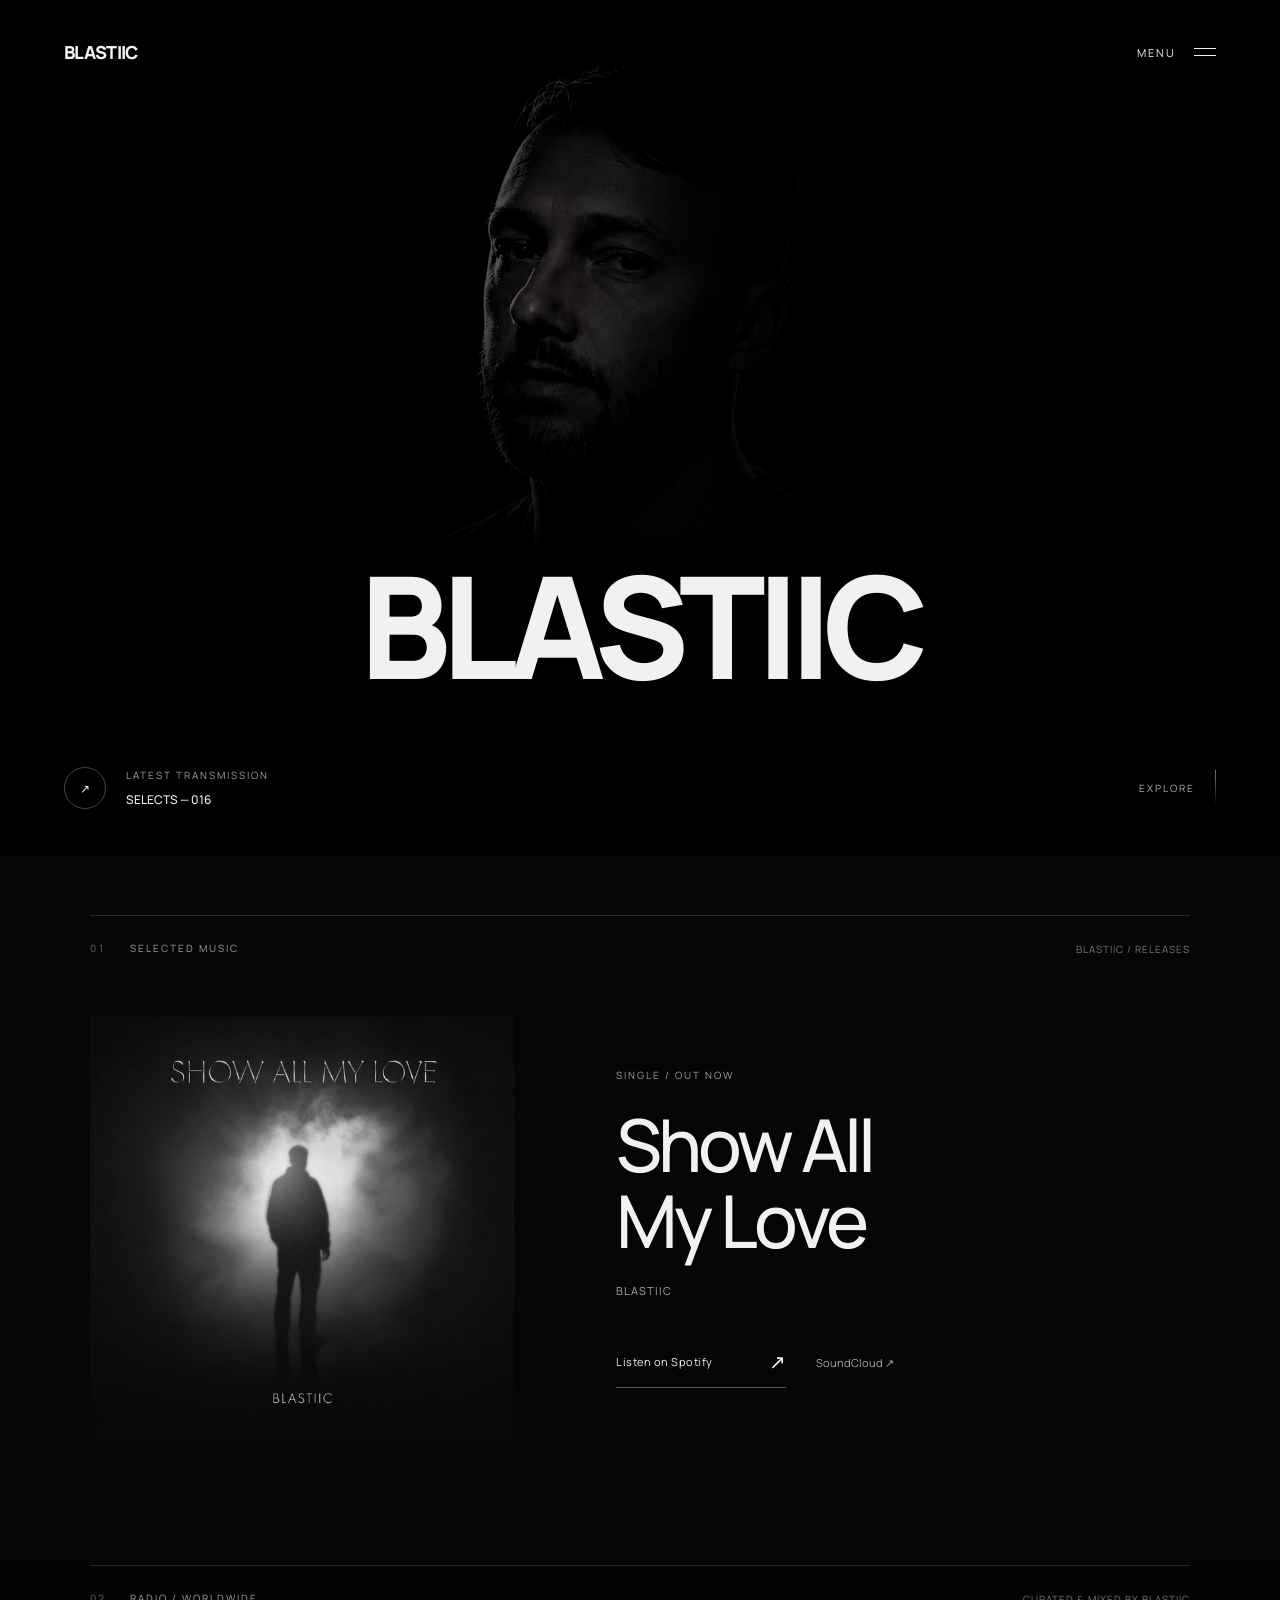
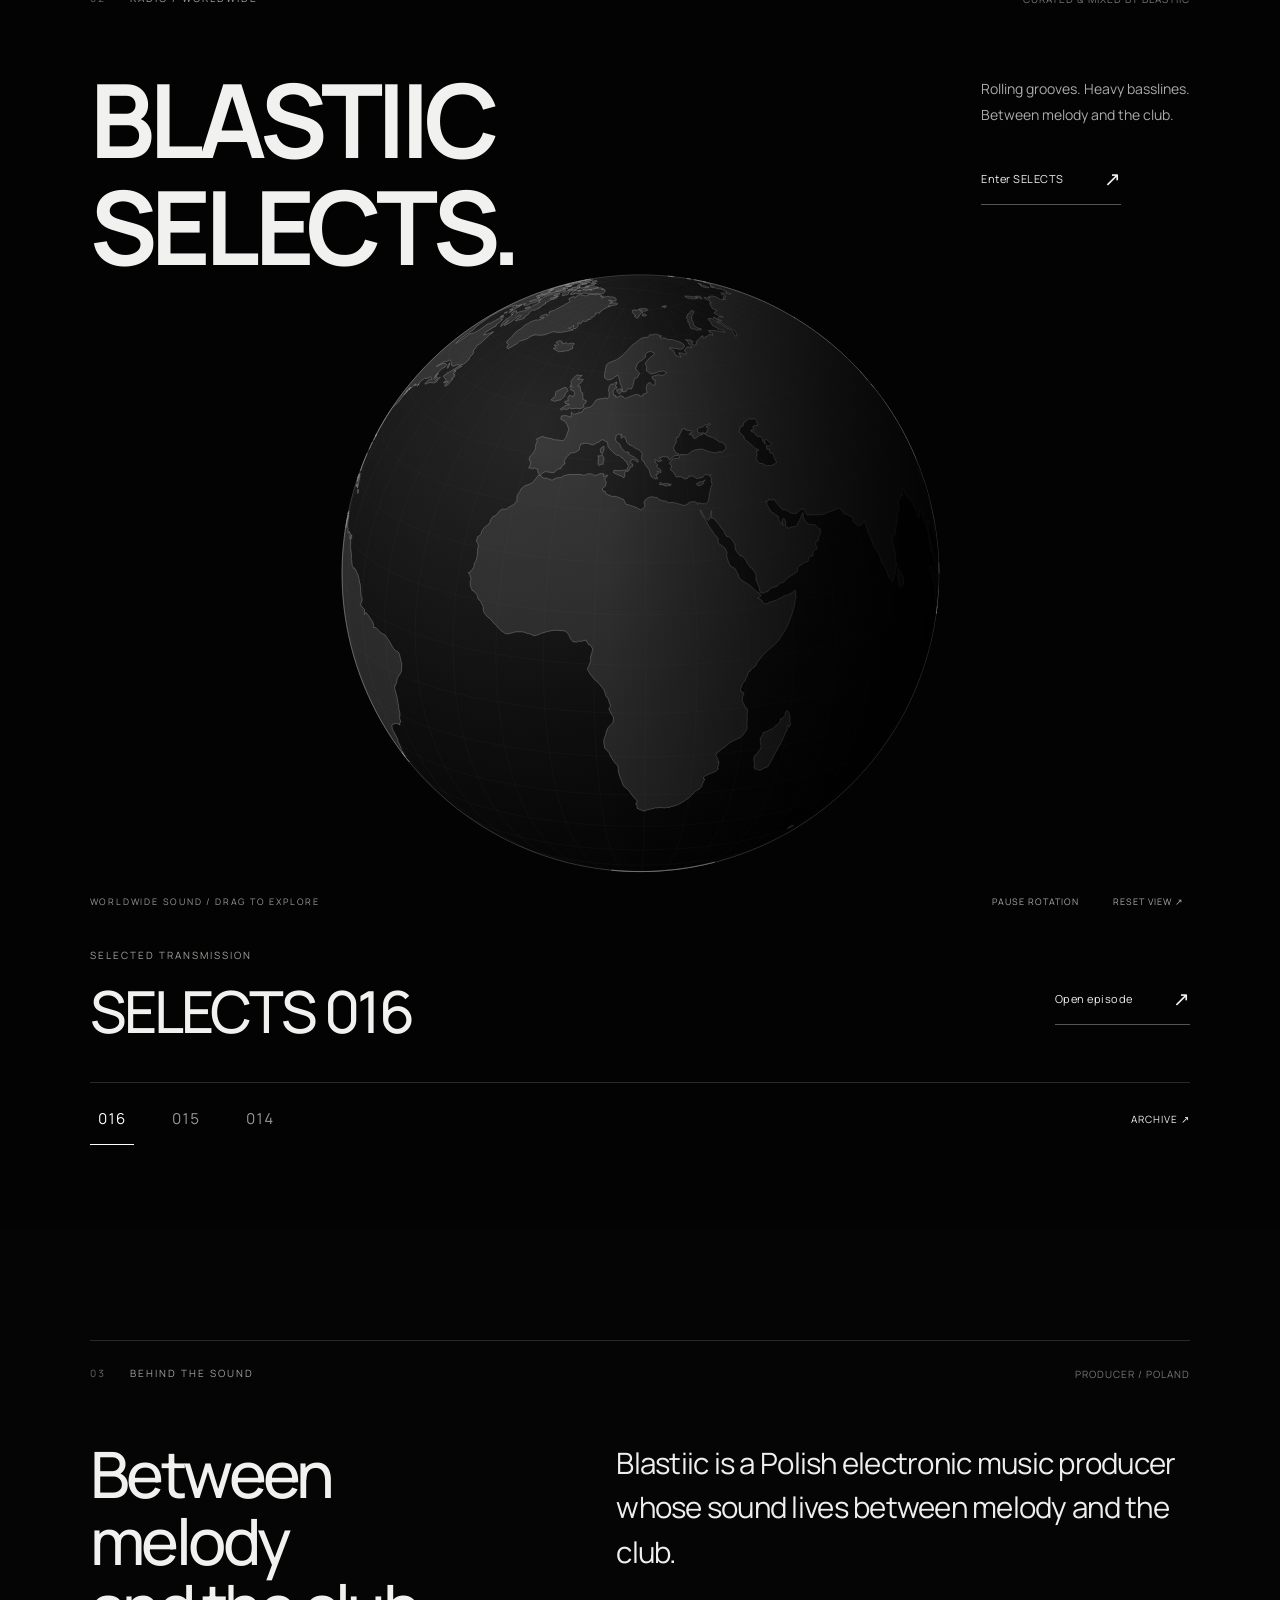
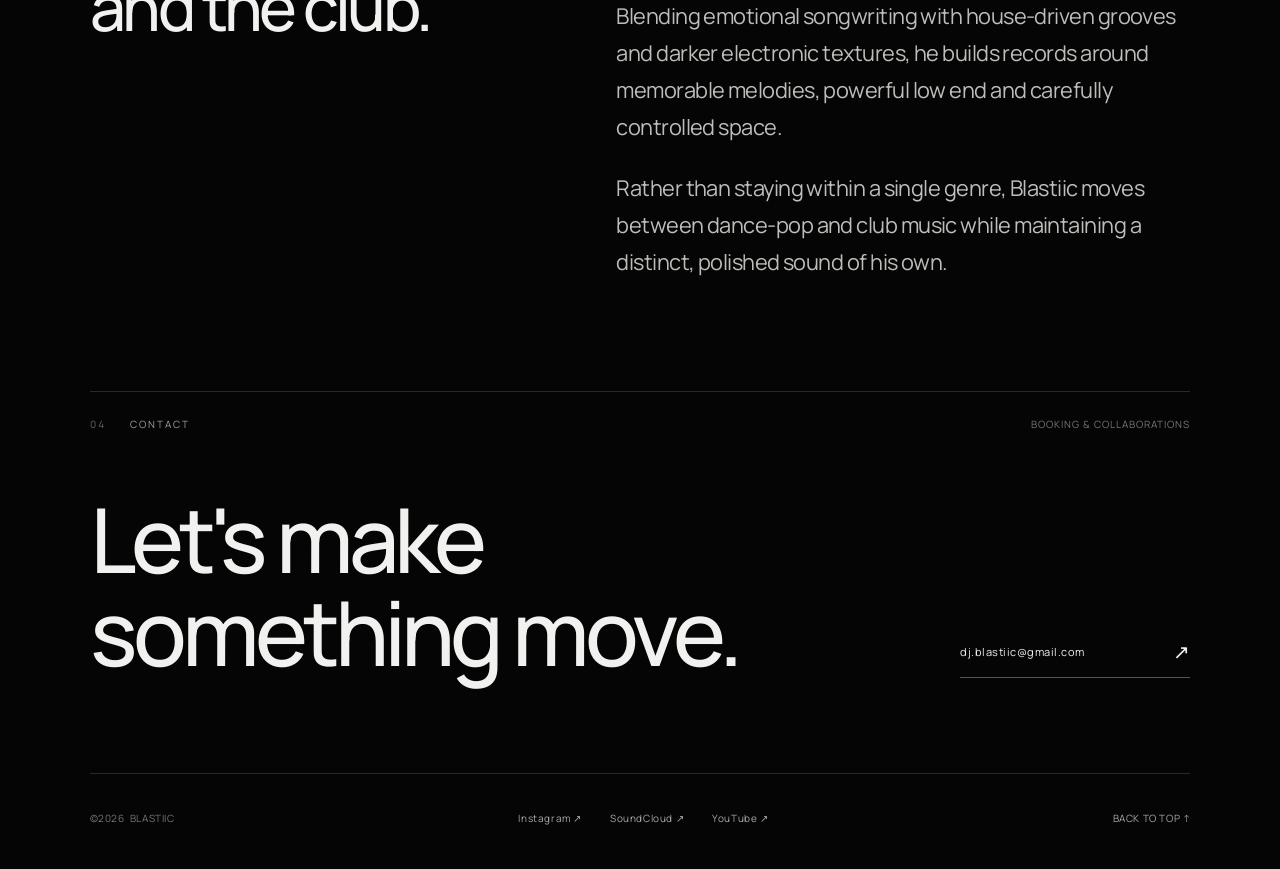
==== commit e5b959dc: "Update SELECTS archive through episode 016" ====
--- a/index.html
+++ b/index.html
@@ -5,14 +5,14 @@
 <header class="top"><a class="logo" href="#mono-home" aria-label="BLASTIIC home">BLASTIIC</a><button class="menu" type="button" aria-expanded="false" aria-controls="mono-menu">MENU <span class="lines" aria-hidden="true"></span></button></header>
 <div class="portrait-shadow" aria-hidden="true"></div><div class="portrait-veil" aria-hidden="true"></div><img class="portrait" src="assets/portrait.jpg" alt="BLASTIIC portrait in shadow" fetchpriority="high" width="1920" height="1080">
 <div class="hero-content"><h1>BLASTIIC</h1></div>
-<div class="hero-bottom"><a class="latest-link" href="selects.html"><span class="circle" aria-hidden="true">↗</span><span><span class="meta" id="home-latest-status">UPCOMING PREMIERE</span><strong id="home-latest-title">SELECTS — 013</strong></span></a><a class="explore" href="#mono-music">EXPLORE <span class="vertical" aria-hidden="true"></span></a></div>
+<div class="hero-bottom"><a class="latest-link" href="selects.html"><span class="circle" aria-hidden="true">↗</span><span><span class="meta" id="home-latest-status">LATEST TRANSMISSION</span><strong id="home-latest-title">SELECTS — 016</strong></span></a><a class="explore" href="#mono-music">EXPLORE <span class="vertical" aria-hidden="true"></span></a></div>
 <div class="overlay" id="mono-menu" role="dialog" aria-modal="true" aria-label="Navigation" hidden><div class="overlay-top"><span class="logo">BLASTIIC</span><button class="close" type="button">CLOSE ×</button></div><nav class="overlay-nav" aria-label="Main navigation"><a href="#mono-music">Music ↗</a><a href="#mono-selects">Selects ↗</a><a href="#mono-about">About ↗</a><a href="#mono-contact">Contact ↗</a></nav><a class="overlay-bottom" href="mailto:dj.blastiic@gmail.com">dj.blastiic@gmail.com ↗</a></div></section>
 <main>
 <section class="section music" id="mono-music"><div class="section-top"><p class="section-label"><span>01</span> Selected music</p><span>BLASTIIC / RELEASES</span></div><article class="release-feature"><a class="release-cover" href="https://open.spotify.com/track/4KDV7RV1ReFd1Sumz1GZou" target="_blank" rel="noopener" aria-label="Listen to Show All My Love on Spotify"><img src="assets/show-all-my-love.jpg" width="640" height="640" loading="lazy" alt="Show All My Love official cover"></a><div class="release-copy"><p class="eyebrow">SINGLE / OUT NOW</p><h2>Show All<br>My Love</h2><p class="release-kind">BLASTIIC</p><div class="release-links"><a class="text-link" href="https://open.spotify.com/track/4KDV7RV1ReFd1Sumz1GZou" target="_blank" rel="noopener">Listen on Spotify <span aria-hidden="true">↗</span></a><a class="secondary" href="https://soundcloud.com/blastiic" target="_blank" rel="noopener">SoundCloud ↗</a></div></div></article></section>
 <section class="section globe-section" id="mono-selects" aria-label="SELECTS — globe and episodes"><div class="section-top"><p class="section-label"><span>02</span> Radio / worldwide</p><span>CURATED & MIXED BY BLASTIIC</span></div><div class="globe-heading"><h2>BLASTIIC<br>SELECTS.</h2><div class="globe-copy"><p>Rolling grooves. Heavy basslines.<br>Between melody and the club.</p><a class="text-link" href="selects.html">Enter SELECTS <span aria-hidden="true">↗</span></a></div></div>
 <div class="globe-stage"><svg class="world-globe" role="img" aria-label="Earth globe. Drag to explore continents"></svg><div class="globe-note">WORLDWIDE SOUND / DRAG TO EXPLORE</div><div class="globe-controls"><button id="globe-pause" type="button" hidden aria-pressed="false">PAUSE ROTATION</button><button id="globe-reset" type="button" hidden>RESET VIEW ↗</button></div></div>
-<div class="transmission"><div><span class="meta" id="home-episode-status">SELECTED TRANSMISSION</span><div class="transmission-title" aria-live="polite">SELECTS 013</div></div><a class="episode-watch text-link" href="selects.html?episode=013">Open episode <span aria-hidden="true">↗</span></a></div><div class="episode-picker" aria-label="Choose an episode"><button type="button" data-episode="013" aria-pressed="true">013</button><button type="button" data-episode="012" aria-pressed="false">012</button><button type="button" data-episode="011" aria-pressed="false">011</button><a href="selects.html">ARCHIVE ↗</a></div></section>
+<div class="transmission"><div><span class="meta" id="home-episode-status">SELECTED TRANSMISSION</span><div class="transmission-title" aria-live="polite">SELECTS 016</div></div><a class="episode-watch text-link" href="selects.html?episode=016">Open episode <span aria-hidden="true">↗</span></a></div><div class="episode-picker" aria-label="Choose an episode"><button type="button" data-episode="016" aria-pressed="true">016</button><button type="button" data-episode="015" aria-pressed="false">015</button><button type="button" data-episode="014" aria-pressed="false">014</button><a href="selects.html">ARCHIVE ↗</a></div></section>
 <section class="section about" id="mono-about"><div class="section-top"><p class="section-label"><span>03</span> Behind the sound</p><span>PRODUCER / POLAND</span></div><div class="about-grid"><h2>Between melody<br>and the club.</h2><div><p class="lead">Blastiic is a Polish electronic music producer whose sound lives between melody and the club.</p><p>Blending emotional songwriting with house-driven grooves and darker electronic textures, he builds records around memorable melodies, powerful low end and carefully controlled space.</p><p>Rather than staying within a single genre, Blastiic moves between dance-pop and club music while maintaining a distinct, polished sound of his own.</p></div></div></section>
 <section class="section contact" id="mono-contact"><div class="section-top"><p class="section-label"><span>04</span> Contact</p><span>BOOKING & COLLABORATIONS</span></div><div class="contact-layout"><h2>Let's make<br>something move.</h2><a class="text-link" href="mailto:dj.blastiic@gmail.com">dj.blastiic@gmail.com <span aria-hidden="true">↗</span></a></div></section>
 </main><footer class="footer"><p class="copyright">© <span id="copyright-year">2026</span>&nbsp; BLASTIIC</p><div class="footer-links"><a href="https://www.instagram.com/blastiic_/" target="_blank" rel="noopener">Instagram ↗</a><a href="https://soundcloud.com/blastiic" target="_blank" rel="noopener">SoundCloud ↗</a><a href="https://www.youtube.com/channel/UCkW0Qg98-JCEIg1cCUazvpg" target="_blank" rel="noopener">YouTube ↗</a></div><a href="#mono-home">BACK TO TOP ↑</a></footer></div>
-<script src="assets/vendor/d3.min.js" defer></script><script src="assets/vendor/topojson-client.min.js" defer></script><script src="site.js?v=20261008" defer></script><script src="portrait-reveal.js?v=20261008" defer></script></body></html>+<script src="assets/vendor/d3.min.js" defer></script><script src="assets/vendor/topojson-client.min.js" defer></script><script src="site.js?v=20261101" defer></script><script src="portrait-reveal.js?v=20261008" defer></script></body></html>
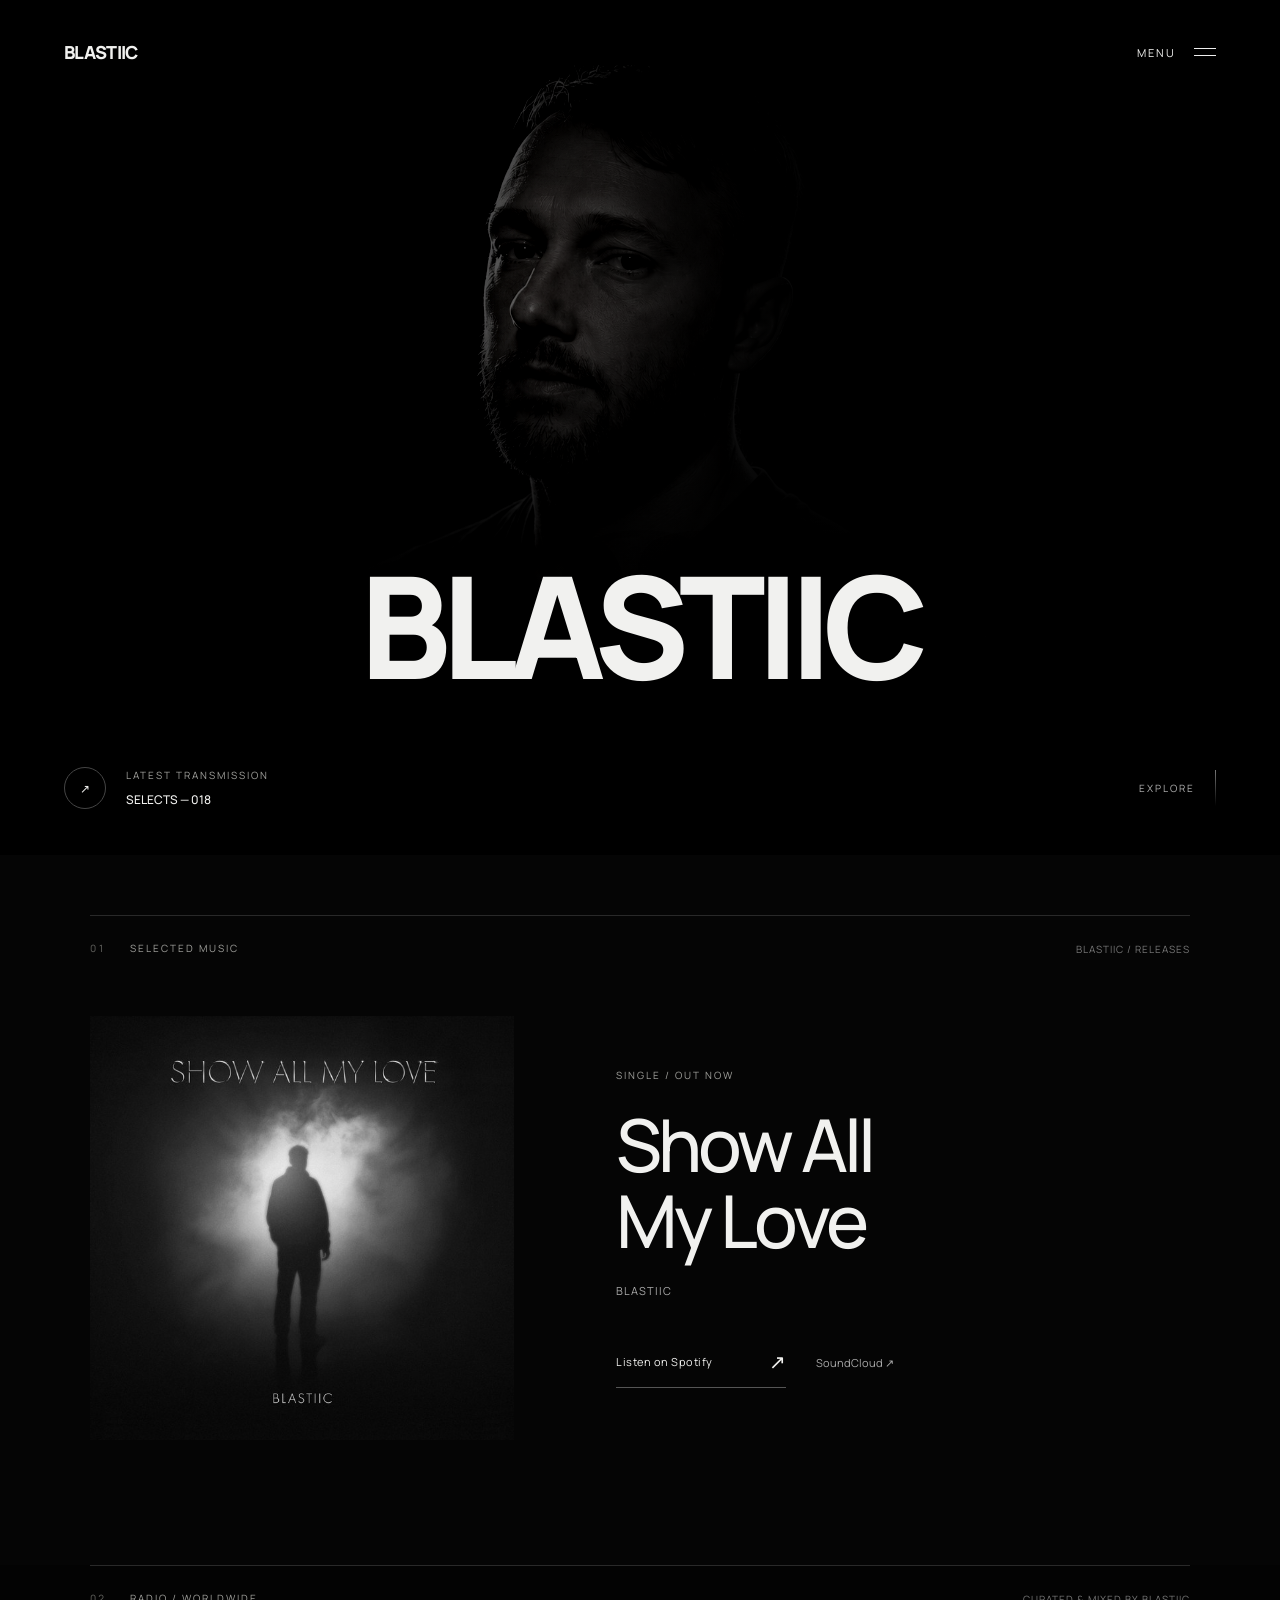
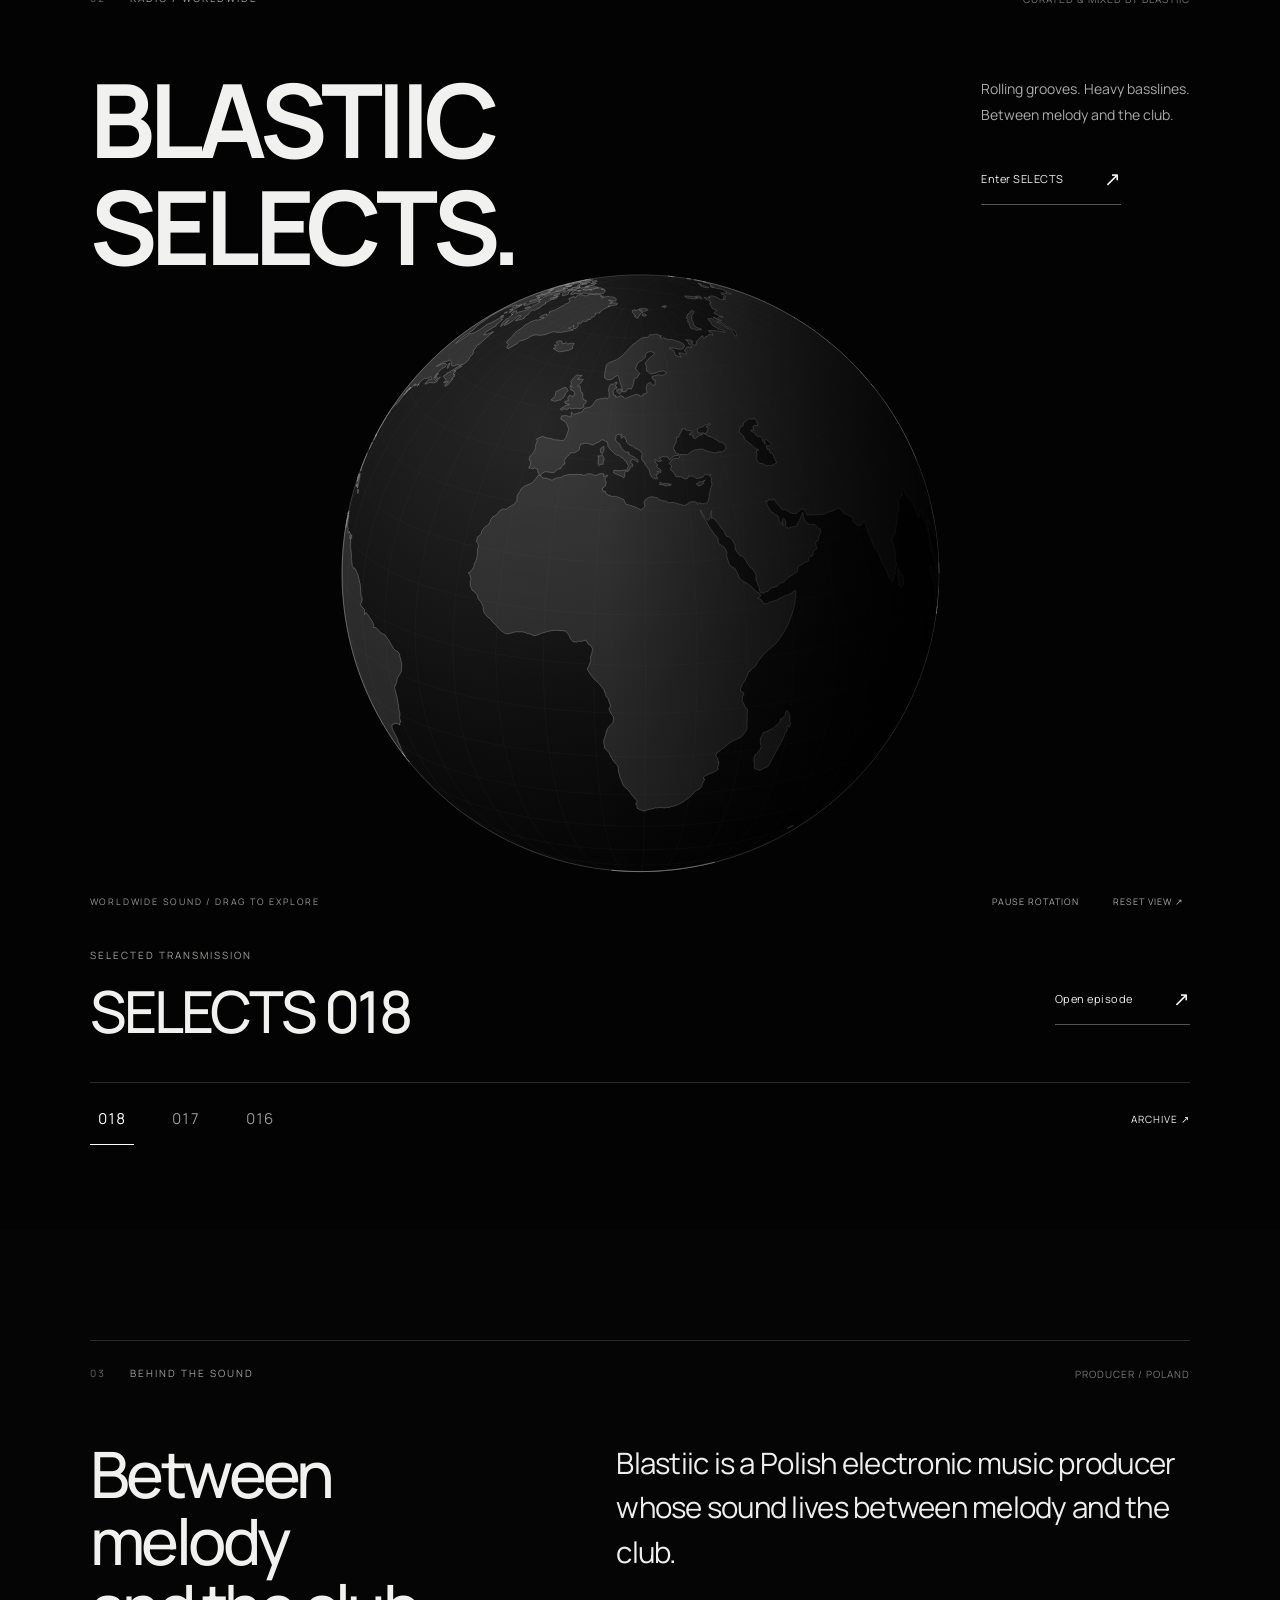
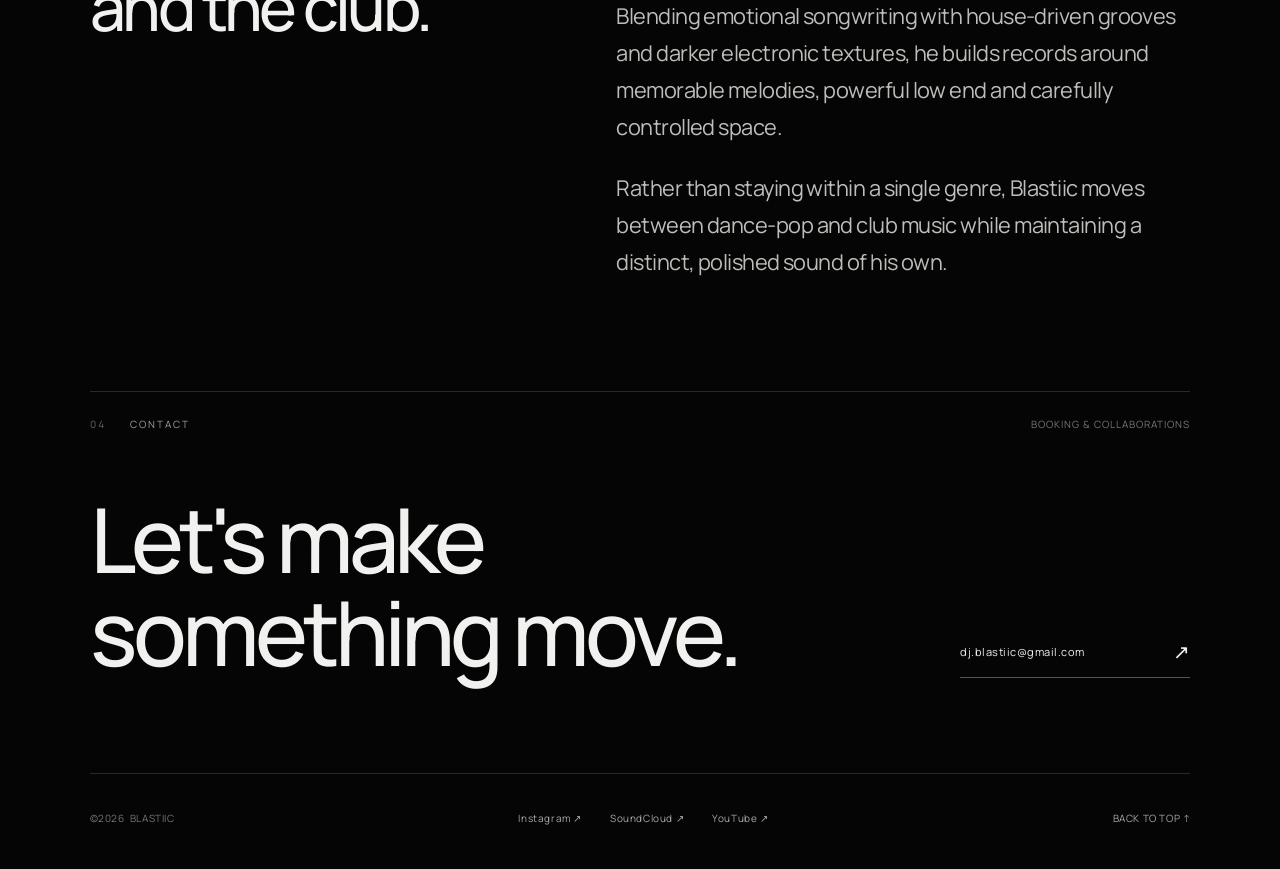
==== commit c6ec6756: "Add SELECTS 017 and 018 and feature latest episode" ====
--- a/index.html
+++ b/index.html
@@ -5,13 +5,13 @@
 <header class="top"><a class="logo" href="#mono-home" aria-label="BLASTIIC home">BLASTIIC</a><button class="menu" type="button" aria-expanded="false" aria-controls="mono-menu">MENU <span class="lines" aria-hidden="true"></span></button></header>
 <div class="portrait-shadow" aria-hidden="true"></div><div class="portrait-veil" aria-hidden="true"></div><img class="portrait" src="assets/portrait.jpg" alt="BLASTIIC portrait in shadow" fetchpriority="high" width="1920" height="1080">
 <div class="hero-content"><h1>BLASTIIC</h1></div>
-<div class="hero-bottom"><a class="latest-link" href="selects.html"><span class="circle" aria-hidden="true">↗</span><span><span class="meta" id="home-latest-status">LATEST TRANSMISSION</span><strong id="home-latest-title">SELECTS — 016</strong></span></a><a class="explore" href="#mono-music">EXPLORE <span class="vertical" aria-hidden="true"></span></a></div>
+<div class="hero-bottom"><a class="latest-link" href="selects.html"><span class="circle" aria-hidden="true">↗</span><span><span class="meta" id="home-latest-status">LATEST TRANSMISSION</span><strong id="home-latest-title">SELECTS — 018</strong></span></a><a class="explore" href="#mono-music">EXPLORE <span class="vertical" aria-hidden="true"></span></a></div>
 <div class="overlay" id="mono-menu" role="dialog" aria-modal="true" aria-label="Navigation" hidden><div class="overlay-top"><span class="logo">BLASTIIC</span><button class="close" type="button">CLOSE ×</button></div><nav class="overlay-nav" aria-label="Main navigation"><a href="#mono-music">Music ↗</a><a href="#mono-selects">Selects ↗</a><a href="#mono-about">About ↗</a><a href="#mono-contact">Contact ↗</a></nav><a class="overlay-bottom" href="mailto:dj.blastiic@gmail.com">dj.blastiic@gmail.com ↗</a></div></section>
 <main>
 <section class="section music" id="mono-music"><div class="section-top"><p class="section-label"><span>01</span> Selected music</p><span>BLASTIIC / RELEASES</span></div><article class="release-feature"><a class="release-cover" href="https://open.spotify.com/track/4KDV7RV1ReFd1Sumz1GZou" target="_blank" rel="noopener" aria-label="Listen to Show All My Love on Spotify"><img src="assets/show-all-my-love.jpg" width="640" height="640" loading="lazy" alt="Show All My Love official cover"></a><div class="release-copy"><p class="eyebrow">SINGLE / OUT NOW</p><h2>Show All<br>My Love</h2><p class="release-kind">BLASTIIC</p><div class="release-links"><a class="text-link" href="https://open.spotify.com/track/4KDV7RV1ReFd1Sumz1GZou" target="_blank" rel="noopener">Listen on Spotify <span aria-hidden="true">↗</span></a><a class="secondary" href="https://soundcloud.com/blastiic" target="_blank" rel="noopener">SoundCloud ↗</a></div></div></article></section>
 <section class="section globe-section" id="mono-selects" aria-label="SELECTS — globe and episodes"><div class="section-top"><p class="section-label"><span>02</span> Radio / worldwide</p><span>CURATED & MIXED BY BLASTIIC</span></div><div class="globe-heading"><h2>BLASTIIC<br>SELECTS.</h2><div class="globe-copy"><p>Rolling grooves. Heavy basslines.<br>Between melody and the club.</p><a class="text-link" href="selects.html">Enter SELECTS <span aria-hidden="true">↗</span></a></div></div>
 <div class="globe-stage"><svg class="world-globe" role="img" aria-label="Earth globe. Drag to explore continents"></svg><div class="globe-note">WORLDWIDE SOUND / DRAG TO EXPLORE</div><div class="globe-controls"><button id="globe-pause" type="button" hidden aria-pressed="false">PAUSE ROTATION</button><button id="globe-reset" type="button" hidden>RESET VIEW ↗</button></div></div>
-<div class="transmission"><div><span class="meta" id="home-episode-status">SELECTED TRANSMISSION</span><div class="transmission-title" aria-live="polite">SELECTS 016</div></div><a class="episode-watch text-link" href="selects.html?episode=016">Open episode <span aria-hidden="true">↗</span></a></div><div class="episode-picker" aria-label="Choose an episode"><button type="button" data-episode="016" aria-pressed="true">016</button><button type="button" data-episode="015" aria-pressed="false">015</button><button type="button" data-episode="014" aria-pressed="false">014</button><a href="selects.html">ARCHIVE ↗</a></div></section>
+<div class="transmission"><div><span class="meta" id="home-episode-status">SELECTED TRANSMISSION</span><div class="transmission-title" aria-live="polite">SELECTS 018</div></div><a class="episode-watch text-link" href="selects.html?episode=018">Open episode <span aria-hidden="true">↗</span></a></div><div class="episode-picker" aria-label="Choose an episode"><button type="button" data-episode="018" aria-pressed="true">018</button><button type="button" data-episode="017" aria-pressed="false">017</button><button type="button" data-episode="016" aria-pressed="false">016</button><a href="selects.html">ARCHIVE ↗</a></div></section>
 <section class="section about" id="mono-about"><div class="section-top"><p class="section-label"><span>03</span> Behind the sound</p><span>PRODUCER / POLAND</span></div><div class="about-grid"><h2>Between melody<br>and the club.</h2><div><p class="lead">Blastiic is a Polish electronic music producer whose sound lives between melody and the club.</p><p>Blending emotional songwriting with house-driven grooves and darker electronic textures, he builds records around memorable melodies, powerful low end and carefully controlled space.</p><p>Rather than staying within a single genre, Blastiic moves between dance-pop and club music while maintaining a distinct, polished sound of his own.</p></div></div></section>
 <section class="section contact" id="mono-contact"><div class="section-top"><p class="section-label"><span>04</span> Contact</p><span>BOOKING & COLLABORATIONS</span></div><div class="contact-layout"><h2>Let's make<br>something move.</h2><a class="text-link" href="mailto:dj.blastiic@gmail.com">dj.blastiic@gmail.com <span aria-hidden="true">↗</span></a></div></section>
 </main><footer class="footer"><p class="copyright">© <span id="copyright-year">2026</span>&nbsp; BLASTIIC</p><div class="footer-links"><a href="https://www.instagram.com/blastiic_/" target="_blank" rel="noopener">Instagram ↗</a><a href="https://soundcloud.com/blastiic" target="_blank" rel="noopener">SoundCloud ↗</a><a href="https://www.youtube.com/channel/UCkW0Qg98-JCEIg1cCUazvpg" target="_blank" rel="noopener">YouTube ↗</a></div><a href="#mono-home">BACK TO TOP ↑</a></footer></div>
